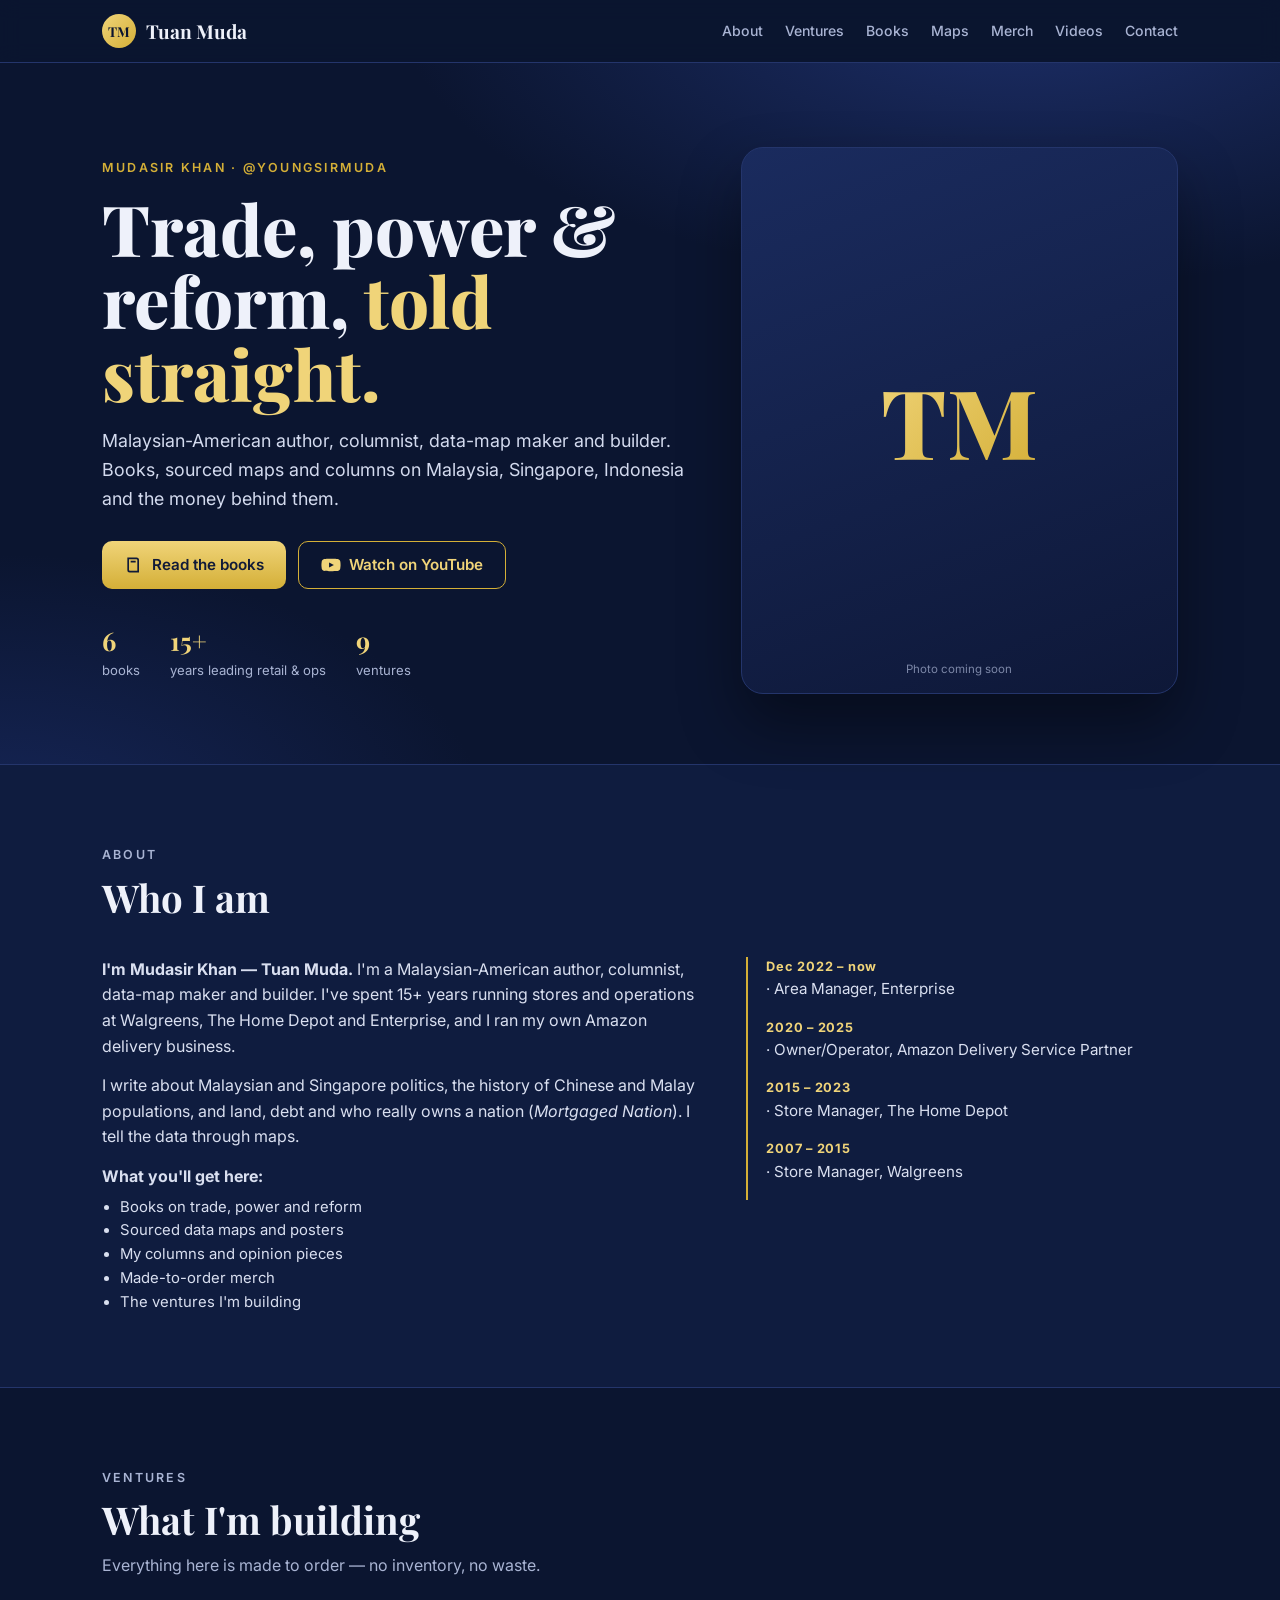
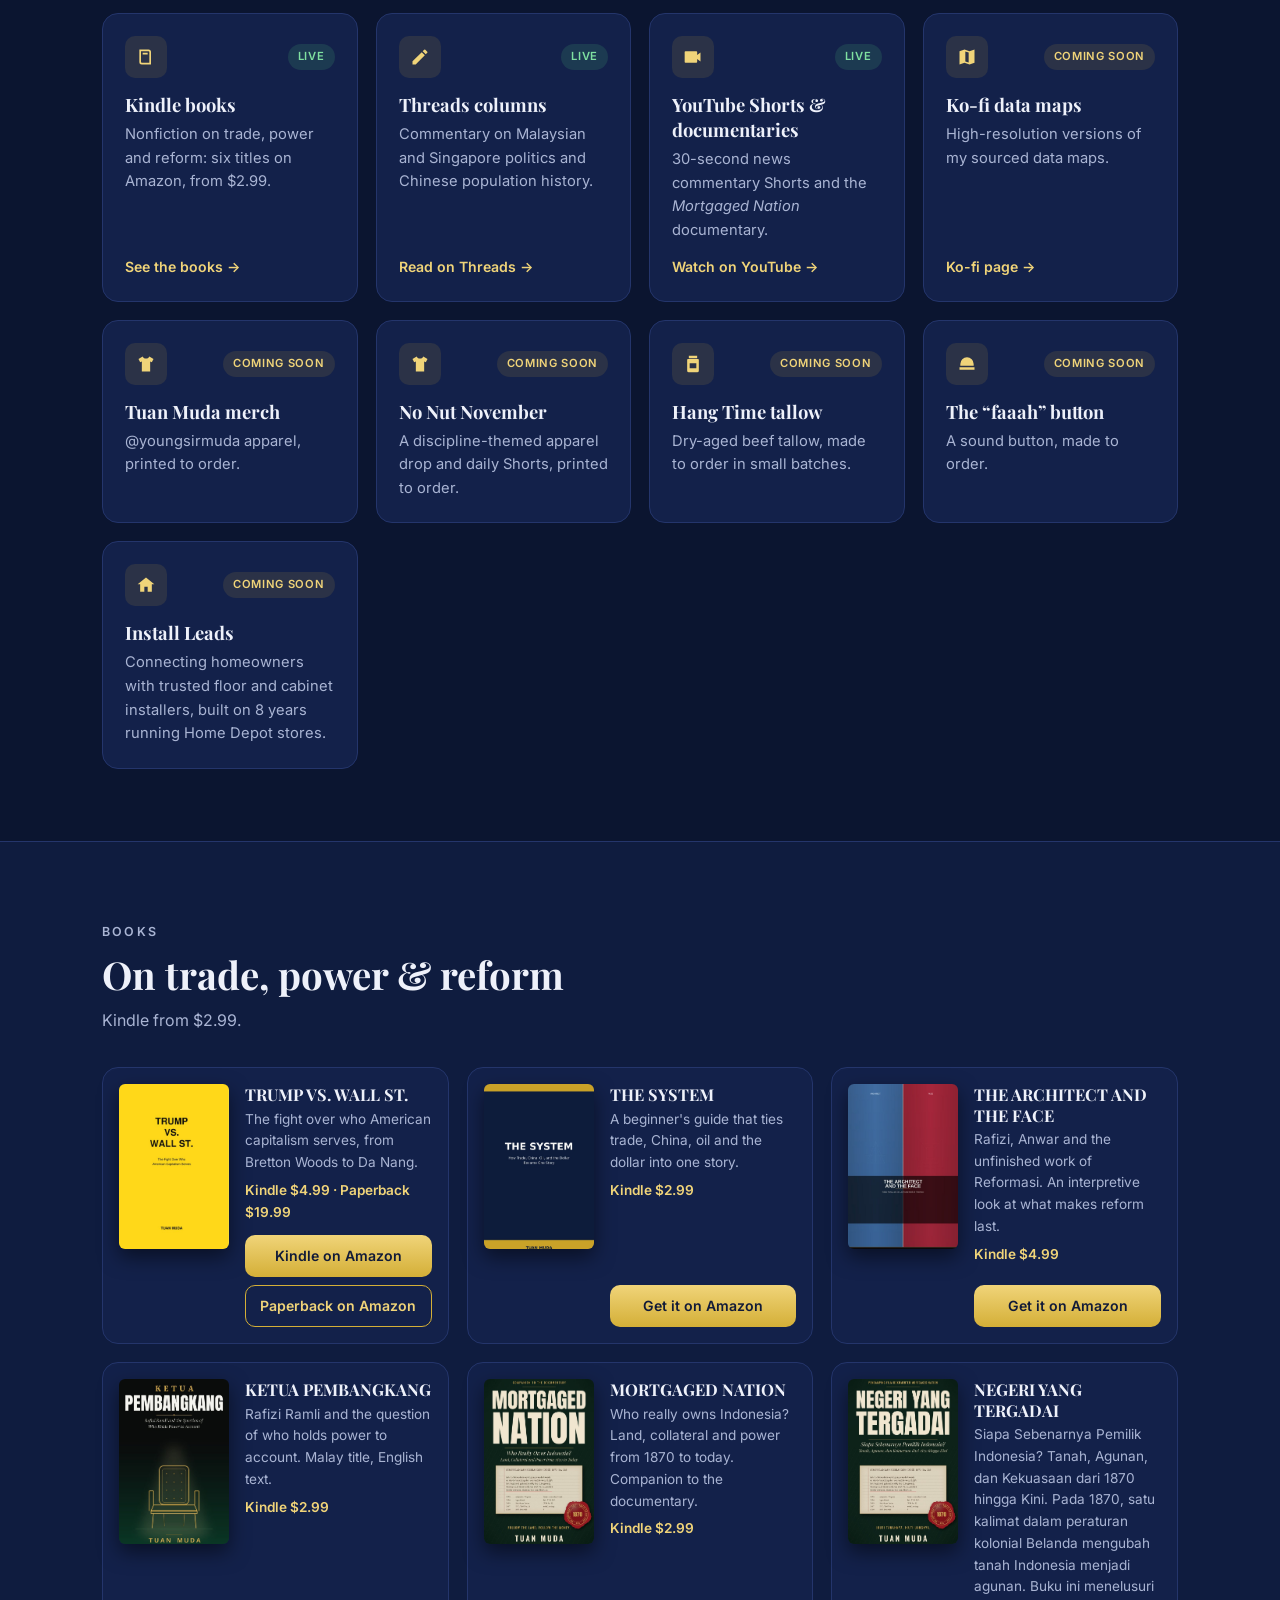
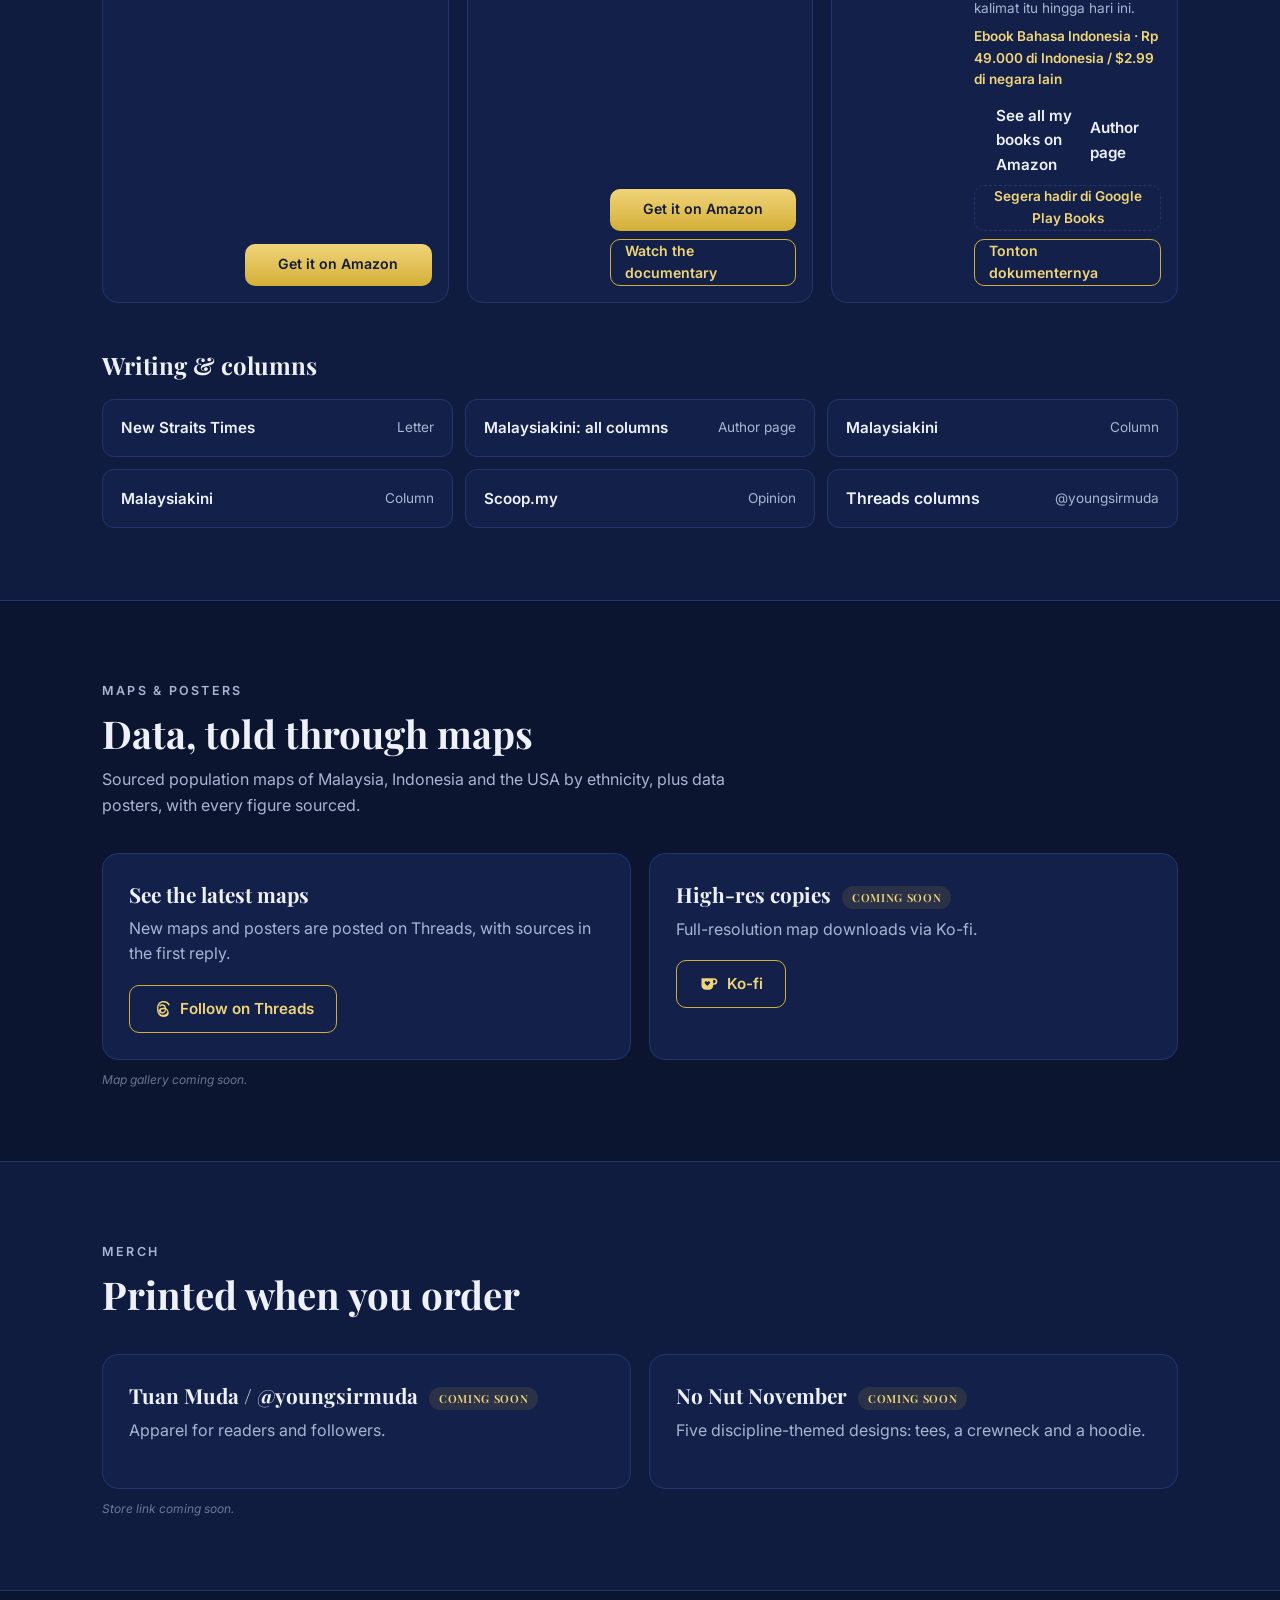
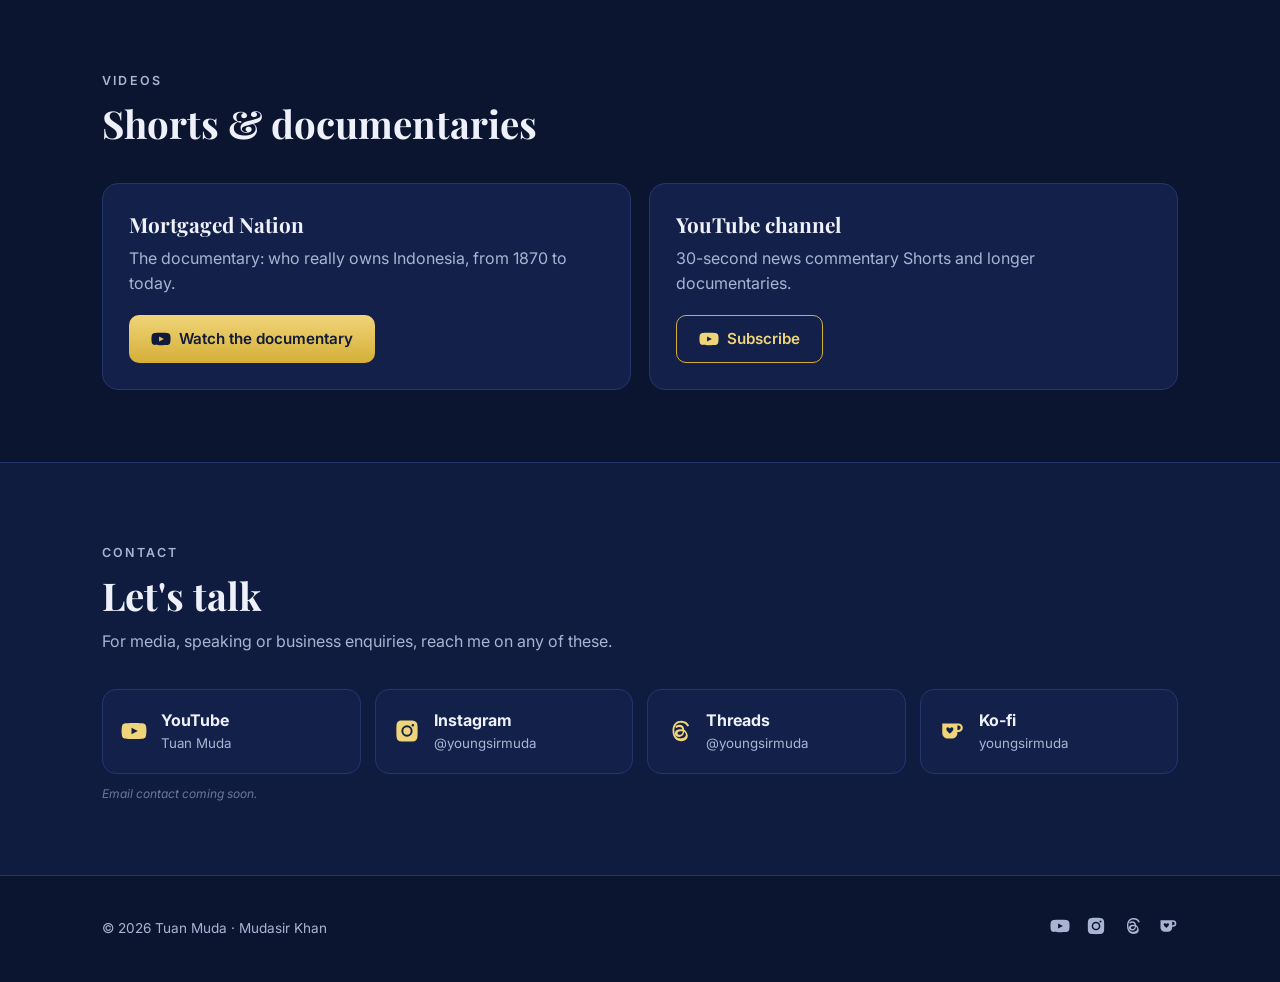
==== index.html @ 365aec7f "Add Amazon author page link" ====
<!DOCTYPE html>
<html lang="en">
<head>
<meta charset="utf-8">
<meta name="viewport" content="width=device-width, initial-scale=1, viewport-fit=cover">
<title>Tuan Muda — Mudasir Khan · Author, columnist, data-map maker &amp; builder</title>
<meta name="description" content="Mudasir Khan (Tuan Muda): Malaysian-American author, columnist and data-map maker. Books on trade, power and reform, sourced data maps, columns, merch and ventures.">
<meta name="author" content="Mudasir Khan">
<link rel="canonical" href="https://mudagogo2021-beep.github.io/tuanmuda/">
<meta name="theme-color" content="#0b1530">
<meta property="og:type" content="website">
<meta property="og:url" content="https://mudagogo2021-beep.github.io/tuanmuda/">
<meta property="og:title" content="Tuan Muda — Mudasir Khan">
<meta property="og:description" content="Author, columnist, data-map maker and builder. Books, maps, columns, merch and ventures.">
<meta property="og:image" content="https://mudagogo2021-beep.github.io/tuanmuda/img/og-image-v2.jpg">
<meta property="og:image:width" content="1200"><meta property="og:image:height" content="630">
<meta name="twitter:card" content="summary_large_image">
<meta name="twitter:title" content="Tuan Muda — Mudasir Khan">
<meta name="twitter:description" content="Author, columnist, data-map maker and builder.">
<meta name="twitter:image" content="https://mudagogo2021-beep.github.io/tuanmuda/img/og-image-v2.jpg">
<script type="application/ld+json">{"@context":"https://schema.org","@type":"Person","name":"Mudasir Khan","alternateName":["Tuan Muda","Muda K"],"url":"https://mudagogo2021-beep.github.io/tuanmuda/","jobTitle":"Author and columnist","sameAs":["https://www.youtube.com/@Youngsirmuda","https://www.instagram.com/youngsirmuda/","https://www.threads.com/@youngsirmuda","https://ko-fi.com/youngsirmuda","https://www.amazon.com/stores/Tuan-Muda/author/B0HJT7F5G6"]}</script>
<link rel="preconnect" href="https://fonts.googleapis.com"><link rel="preconnect" href="https://fonts.gstatic.com" crossorigin>
<link href="https://fonts.googleapis.com/css2?family=Playfair+Display:wght@600;700;800&family=Inter:wght@400;500;600;700&display=swap" rel="stylesheet">
<style>
:root{--navy:#0b1530;--navy2:#0f1c3f;--card:#13214a;--line:#24356b;--gold:#d4af37;--gold2:#f0d479;--text:#eef1fa;--mute:#a9b4d3;--serif:"Playfair Display",Georgia,serif;--sans:Inter,-apple-system,"Segoe UI",Roboto,Arial,sans-serif}
*{box-sizing:border-box;margin:0;padding:0}html{scroll-behavior:smooth;-webkit-text-size-adjust:100%}
body{font-family:var(--sans);background:var(--navy);color:var(--text);line-height:1.6}
a{color:inherit}svg{width:20px;height:20px;fill:currentColor;flex:none}
.c{max-width:1120px;margin:0 auto;padding:0 22px}
.top{position:sticky;top:0;z-index:9;background:rgba(11,21,48,.86);backdrop-filter:blur(10px);border-bottom:1px solid var(--line)}
.top .c{display:flex;align-items:center;gap:20px;height:62px}
.brand{font:700 1.2rem var(--serif);text-decoration:none;display:flex;align-items:center;gap:10px}
.mono{width:34px;height:34px;border-radius:50%;display:grid;place-items:center;font:700 .85rem var(--serif);color:var(--navy);background:linear-gradient(135deg,var(--gold2),var(--gold))}
.menu{display:flex;gap:22px;margin-left:auto;font-size:.88rem;font-weight:500}.menu a{text-decoration:none;color:var(--mute)}.menu a:hover{color:var(--gold2)}
.hero{padding:84px 0 70px;background:radial-gradient(900px 420px at 80% -10%,#1d2f6a 0,transparent 70%),radial-gradient(700px 400px at 0 110%,#162658 0,transparent 70%)}
.hero .c{display:grid;grid-template-columns:1.35fr 1fr;gap:48px;align-items:center}
.eyebrow{color:var(--gold);font-weight:600;letter-spacing:.18em;text-transform:uppercase;font-size:.78rem}
.hero h1{font:800 clamp(2.6rem,6vw,4.4rem)/1.03 var(--serif);margin:14px 0 18px}
.hero h1 em{font-style:normal;color:var(--gold2)}
.lede{font-size:1.12rem;color:#d3daee;max-width:34em}
.cta{display:flex;flex-wrap:wrap;gap:12px;margin-top:28px}
.btn{display:inline-flex;align-items:center;justify-content:center;gap:8px;min-height:48px;padding:0 22px;border-radius:10px;text-decoration:none;font-weight:600;font-size:.95rem}
.btn.gold{background:linear-gradient(180deg,var(--gold2),var(--gold));color:#111a38}.btn.ghost{border:1.5px solid var(--gold);color:var(--gold2)}
.btn.sm{min-height:42px;font-size:.88rem;padding:0 14px;width:100%}
.portrait{aspect-ratio:4/5;border-radius:22px;border:1px solid var(--line);background:linear-gradient(160deg,#1a2b5e,#0e1838);display:grid;place-items:center;position:relative;overflow:hidden;box-shadow:0 30px 60px rgba(0,0,0,.4)}
.portrait .big{font:800 6rem var(--serif);background:linear-gradient(135deg,var(--gold2),var(--gold));-webkit-background-clip:text;color:transparent}
.portrait small{position:absolute;bottom:14px;font-size:.72rem;color:var(--mute);opacity:.7}
.stats{display:flex;gap:30px;margin-top:34px;flex-wrap:wrap}.stats b{display:block;font:700 1.6rem var(--serif);color:var(--gold2)}.stats span{font-size:.82rem;color:var(--mute)}
section.s{padding:72px 0;border-top:1px solid var(--line)}section.s:nth-of-type(even){background:var(--navy2)}
.sh{margin-bottom:34px}.sh h2{font:700 clamp(1.8rem,3.5vw,2.4rem) var(--serif);margin-top:6px}.sh p{color:var(--mute);margin-top:8px;max-width:40em}
.about{display:grid;grid-template-columns:1.4fr 1fr;gap:40px;color:#d9dff0}.about>*{min-width:0}
.about p+p{margin-top:14px}.about ul{margin-top:8px}
.about .tl{list-style:none;border-left:2px solid var(--gold);padding-left:18px;margin:0;align-self:start}
.about .tl li{margin-bottom:16px;font-size:.95rem}.about .tl b{display:block;color:var(--gold2);font-size:.8rem;letter-spacing:.06em}
.grid{display:grid;grid-template-columns:repeat(auto-fill,minmax(250px,1fr));gap:18px}
.vc{background:var(--card);border:1px solid var(--line);border-radius:16px;padding:22px;display:flex;flex-direction:column;transition:transform .15s,border-color .15s}.vc:hover{transform:translateY(-3px);border-color:var(--gold)}
.vh{display:flex;align-items:center;justify-content:space-between;margin-bottom:14px}
.ic{width:42px;height:42px;border-radius:10px;display:grid;place-items:center;background:rgba(212,175,55,.12);color:var(--gold2)}
.pill{display:inline-block;vertical-align:middle;margin-left:6px;font-size:.7rem;font-weight:600;letter-spacing:.06em;text-transform:uppercase;padding:4px 10px;border-radius:99px}.pill.live{background:rgba(80,200,120,.15);color:#7fe0a0}.pill.psoon{background:rgba(212,175,55,.12);color:var(--gold2)}
.vc h3{font:700 1.15rem var(--serif)}.vc p{color:var(--mute);font-size:.92rem;margin-top:6px;flex:1}
.tl2{margin-top:14px;color:var(--gold2);font-weight:600;font-size:.88rem;text-decoration:none}
.books{display:grid;grid-template-columns:repeat(auto-fill,minmax(320px,1fr));gap:18px}
.book{display:flex;gap:16px;background:var(--card);border:1px solid var(--line);border-radius:16px;padding:16px}
.book img{width:110px;height:165px;object-fit:cover;border-radius:6px;box-shadow:0 8px 20px rgba(0,0,0,.5);flex:none}
.info{display:flex;flex-direction:column;min-width:0;flex:1}.book h3{font:700 1.02rem/1.25 var(--serif)}
.sub{color:var(--mute);font-size:.85rem;margin-top:4px}.price{color:var(--gold2);font-weight:600;font-size:.85rem;margin-top:6px}
.btns{display:flex;flex-direction:column;gap:8px;margin-top:auto;padding-top:12px}
.soon{display:flex;align-items:center;justify-content:center;min-height:42px;border-radius:10px;border:1.5px dashed var(--line);color:var(--gold2);font-weight:600;font-size:.85rem;text-align:center;padding:0 10px}
.list{display:grid;grid-template-columns:repeat(auto-fill,minmax(300px,1fr));gap:12px}
.list a{display:flex;align-items:center;justify-content:space-between;gap:12px;padding:16px 18px;background:var(--card);border:1px solid var(--line);border-radius:12px;text-decoration:none;font-weight:600}.list a span{color:var(--mute);font-weight:400;font-size:.85rem}.list a:hover{border-color:var(--gold)}
.two{display:grid;grid-template-columns:1fr 1fr;gap:18px}
.feat{background:var(--card);border:1px solid var(--line);border-radius:16px;padding:26px}.feat h3{font:700 1.3rem var(--serif)}.feat p{color:var(--mute);margin:8px 0 18px}
.ph{font-size:.75rem;color:var(--mute);opacity:.6;margin-top:10px;font-style:italic}
.socs{display:grid;grid-template-columns:repeat(auto-fill,minmax(220px,1fr));gap:14px}
.soc{display:flex;align-items:center;gap:14px;padding:18px;background:var(--card);border:1px solid var(--line);border-radius:14px;text-decoration:none}.soc:hover{border-color:var(--gold)}.soc svg{width:26px;height:26px;color:var(--gold2)}.soc small{display:block;color:var(--mute)}
footer{border-top:1px solid var(--line);padding:40px 0;color:var(--mute);font-size:.85rem}footer .c{display:flex;flex-wrap:wrap;gap:20px;align-items:center;justify-content:space-between}
.fi{display:flex;gap:16px}.fi a:hover{color:var(--gold2)}
@media(max-width:860px){.menu{display:none}.hero{padding:48px 0}.hero .c,.about,.two{grid-template-columns:1fr}.portrait{max-width:200px;order:-1;margin:0 auto}.about .tl{grid-column:auto;grid-row:auto}section.s{padding:54px 0}.books{grid-template-columns:1fr}}
@media(max-width:380px){.book{flex-direction:column;align-items:center;text-align:center}}
</style>
</head>
<body>
<header class="top"><div class="c">
<a class="brand" href="#top"><span class="mono">TM</span>Tuan Muda</a>
<nav class="menu" aria-label="Main"><a href="#about">About</a><a href="#ventures">Ventures</a><a href="#books">Books</a><a href="#maps">Maps</a><a href="#merch">Merch</a><a href="#videos">Videos</a><a href="#contact">Contact</a></nav>
</div></header>
<main id="top">
<section class="hero"><div class="c">
<div>
<p class="eyebrow">Mudasir Khan · @youngsirmuda</p>
<h1>Trade, power &amp; reform, <em>told straight.</em></h1>
<p class="lede">Malaysian-American author, columnist, data-map maker and builder. Books, sourced maps and columns on Malaysia, Singapore, Indonesia and the money behind them.</p>
<div class="cta"><a class="btn gold" href="#books"><svg viewBox="0 0 24 24" aria-hidden="true"><path d="M4 3h11a3 3 0 0 1 3 3v15H7a3 3 0 0 1-3-3V3zm2 2v13a1 1 0 0 0 1 1h9V6a1 1 0 0 0-1-1H6zm2 2h6v2H8V7z"/></svg>Read the books</a><a class="btn ghost" href="https://www.youtube.com/@Youngsirmuda" rel="noopener"><svg viewBox="0 0 24 24" aria-hidden="true"><path d="M23 7.2a3 3 0 0 0-2.1-2.1C19 4.6 12 4.6 12 4.6s-7 0-8.9.5A3 3 0 0 0 1 7.2 31 31 0 0 0 .5 12a31 31 0 0 0 .5 4.8 3 3 0 0 0 2.1 2.1c1.9.5 8.9.5 8.9.5s7 0 8.9-.5a3 3 0 0 0 2.1-2.1c.4-1.6.5-4.8.5-4.8s0-3.2-.5-4.8zM9.7 15V9l5.8 3-5.8 3z"/></svg>Watch on YouTube</a></div>
<div class="stats"><div><b>6</b><span>books</span></div><div><b>15+</b><span>years leading retail &amp; ops</span></div><div><b>9</b><span>ventures</span></div></div>
</div>
<div class="portrait" role="img" aria-label="Tuan Muda monogram"><span class="big">TM</span><!-- PLACEHOLDER: replace with Muda's photo --><small>Photo coming soon</small></div>
</div></section>

<section class="s" id="about"><div class="c">
<div class="sh"><p class="eyebrow">About</p><h2>Who I am</h2></div>
<section class="about" aria-label="About"><div>
  <p><b>I'm Mudasir Khan — Tuan Muda.</b> I'm a Malaysian-American author, columnist, data-map maker and builder. I've spent 15+ years running stores and operations at Walgreens, The Home Depot and Enterprise, and I ran my own Amazon delivery business.</p>
  <p>I write about Malaysian and Singapore politics, the history of Chinese and Malay populations, and land, debt and who really owns a nation (<i>Mortgaged Nation</i>). I tell the data through maps.</p>
  <p><b>What you'll get here:</b></p>
  <ul style="margin:6px 0 0 18px;font-size:.93rem">
    <li>Books on trade, power and reform</li>
    <li>Sourced data maps and posters</li>
    <li>My columns and opinion pieces</li>
    <li>Made-to-order merch</li>
    <li>The ventures I'm building</li>
  </ul>
</div>
  <ul class="tl" aria-label="Career">
    <li><b>Dec 2022 – now</b> · Area Manager, Enterprise</li>
    <li><b>2020 – 2025</b> · Owner/Operator, Amazon Delivery Service Partner</li>
    <li><b>2015 – 2023</b> · Store Manager, The Home Depot</li>
    <li><b>2007 – 2015</b> · Store Manager, Walgreens</li>
  </ul>
  
</section>
</div></section>

<section class="s" id="ventures"><div class="c">
<div class="sh"><p class="eyebrow">Ventures</p><h2>What I'm building</h2><p>Everything here is made to order — no inventory, no waste.</p></div>
<div class="grid"><article class="vc"><div class="vh"><span class="ic"><svg viewBox="0 0 24 24" aria-hidden="true"><path d="M4 3h11a3 3 0 0 1 3 3v15H7a3 3 0 0 1-3-3V3zm2 2v13a1 1 0 0 0 1 1h9V6a1 1 0 0 0-1-1H6zm2 2h6v2H8V7z"/></svg></span><span class="pill live">Live</span></div><h3>Kindle books</h3><p>Nonfiction on trade, power and reform: six titles on Amazon, from $2.99.</p><a class="tl2" href="#books" rel="noopener">See the books →</a></article><article class="vc"><div class="vh"><span class="ic"><svg viewBox="0 0 24 24" aria-hidden="true"><path d="M3 17.2V21h3.8L17.8 9.9l-3.7-3.7L3 17.2zM20.7 7a1 1 0 0 0 0-1.4l-2.3-2.3a1 1 0 0 0-1.4 0l-1.8 1.8 3.7 3.7L20.7 7z"/></svg></span><span class="pill live">Live</span></div><h3>Threads columns</h3><p>Commentary on Malaysian and Singapore politics and Chinese population history.</p><a class="tl2" href="https://www.threads.com/@youngsirmuda" rel="noopener">Read on Threads →</a></article><article class="vc"><div class="vh"><span class="ic"><svg viewBox="0 0 24 24" aria-hidden="true"><path d="M3 5h13a1 1 0 0 1 1 1v3.5l4-3v11l-4-3V18a1 1 0 0 1-1 1H3a1 1 0 0 1-1-1V6a1 1 0 0 1 1-1z"/></svg></span><span class="pill live">Live</span></div><h3>YouTube Shorts &amp; documentaries</h3><p>30-second news commentary Shorts and the <i>Mortgaged Nation</i> documentary.</p><a class="tl2" href="https://www.youtube.com/@Youngsirmuda" rel="noopener">Watch on YouTube →</a></article><article class="vc"><div class="vh"><span class="ic"><svg viewBox="0 0 24 24" aria-hidden="true"><path d="M9 3 3 5v16l6-2 6 2 6-2V3l-6 2-6-2zm1 2.4 4 1.3v12l-4-1.3v-12z"/></svg></span><span class="pill psoon">Coming soon</span></div><h3>Ko-fi data maps</h3><p>High-resolution versions of my sourced data maps.</p><a class="tl2" href="https://ko-fi.com/youngsirmuda" rel="noopener">Ko-fi page →</a></article><article class="vc"><div class="vh"><span class="ic"><svg viewBox="0 0 24 24" aria-hidden="true"><path d="M8 3 3 6l2 4 2-1v12h10V9l2 1 2-4-5-3c-.5 1.5-2 2.5-4 2.5S8.5 4.5 8 3z"/></svg></span><span class="pill psoon">Coming soon</span></div><h3>Tuan Muda merch</h3><p>@youngsirmuda apparel, printed to order.</p></article><article class="vc"><div class="vh"><span class="ic"><svg viewBox="0 0 24 24" aria-hidden="true"><path d="M8 3 3 6l2 4 2-1v12h10V9l2 1 2-4-5-3c-.5 1.5-2 2.5-4 2.5S8.5 4.5 8 3z"/></svg></span><span class="pill psoon">Coming soon</span></div><h3>No Nut November</h3><p>A discipline-themed apparel drop and daily Shorts, printed to order.</p></article><article class="vc"><div class="vh"><span class="ic"><svg viewBox="0 0 24 24" aria-hidden="true"><path d="M7 2h10v3H7V2zm-1 4h12a1 1 0 0 1 1 1v13a2 2 0 0 1-2 2H7a2 2 0 0 1-2-2V7a1 1 0 0 1 1-1zm2 5v6h8v-6H8z"/></svg></span><span class="pill psoon">Coming soon</span></div><h3>Hang Time tallow</h3><p>Dry-aged beef tallow, made to order in small batches.</p></article><article class="vc"><div class="vh"><span class="ic"><svg viewBox="0 0 24 24" aria-hidden="true"><path d="M12 4a8 8 0 0 0-8 8v2h16v-2a8 8 0 0 0-8-8zM3 16h18v3H3v-3z"/></svg></span><span class="pill psoon">Coming soon</span></div><h3>The “faaah” button</h3><p>A sound button, made to order.</p></article><article class="vc"><div class="vh"><span class="ic"><svg viewBox="0 0 24 24" aria-hidden="true"><path d="M12 3 2 11h3v9h5v-6h4v6h5v-9h3L12 3z"/></svg></span><span class="pill psoon">Coming soon</span></div><h3>Install Leads</h3><p>Connecting homeowners with trusted floor and cabinet installers, built on 8 years running Home Depot stores.</p></article></div>
</div></section>

<section class="s" id="books"><div class="c">
<div class="sh"><p class="eyebrow">Books</p><h2>On trade, power &amp; reform</h2><p>Kindle from $2.99.</p></div>
<div class="books"><article class="book">
  <img src="img/trump-vs-wall-st.jpg" alt="Cover of TRUMP VS. WALL ST." width="104" height="156" loading="eager">
  <div class="info">
    <h3>TRUMP VS. WALL ST.</h3>
    <p class="sub">The fight over who American capitalism serves, from Bretton Woods to Da Nang.</p>
    <p class="price">Kindle $4.99 · Paperback $19.99</p>
    <div class="btns">
      <a class="btn gold sm" href="https://www.amazon.com/dp/B0HJCZXMFP" rel="noopener">Kindle on Amazon</a>
      <a class="btn ghost sm" href="https://www.amazon.com/dp/B0HJBBTVBR" rel="noopener">Paperback on Amazon</a>
    </div>
  </div>
</article><article class="book">
  <img src="img/the-system.jpg" alt="Cover of THE SYSTEM" width="104" height="156" loading="lazy">
  <div class="info">
    <h3>THE SYSTEM</h3>
    <p class="sub">A beginner's guide that ties trade, China, oil and the dollar into one story.</p>
    <p class="price">Kindle $2.99</p>
    <div class="btns"><a class="btn gold sm" href="https://www.amazon.com/dp/B0HJBL7PJ5" rel="noopener">Get it on Amazon</a></div>
  </div>
</article><article class="book">
  <img src="img/the-architect-and-the-face.jpg" alt="Cover of THE ARCHITECT AND THE FACE" width="104" height="156" loading="lazy">
  <div class="info">
    <h3>THE ARCHITECT AND THE FACE</h3>
    <p class="sub">Rafizi, Anwar and the unfinished work of Reformasi. An interpretive look at what makes reform last.</p>
    <p class="price">Kindle $4.99</p>
    <div class="btns"><a class="btn gold sm" href="https://www.amazon.com/dp/B0HJF8GL6X" rel="noopener">Get it on Amazon</a></div>
  </div>
</article><article class="book">
  <img src="img/ketua-pembangkang.jpg" alt="Cover of KETUA PEMBANGKANG" width="104" height="156" loading="lazy">
  <div class="info">
    <h3>KETUA PEMBANGKANG</h3>
    <p class="sub">Rafizi Ramli and the question of who holds power to account. Malay title, English text.</p>
    <p class="price">Kindle $2.99</p>
    <div class="btns"><a class="btn gold sm" href="https://www.amazon.com/dp/B0HN946GYZ" rel="noopener">Get it on Amazon</a></div>
  </div>
</article><article class="book">
  <img src="img/mortgaged-nation.jpg" alt="Cover of MORTGAGED NATION" width="104" height="156" loading="lazy">
  <div class="info">
    <h3>MORTGAGED NATION</h3>
    <p class="sub">Who really owns Indonesia? Land, collateral and power from 1870 to today. Companion to the documentary.</p>
    <p class="price">Kindle $2.99</p>
    <div class="btns">
      <a class="btn gold sm" href="https://www.amazon.com/dp/B0HNF1RVQ4" rel="noopener">Get it on Amazon</a>
      <a class="btn ghost sm" href="https://youtu.be/VhpT7OQuayk" rel="noopener">Watch the documentary</a>
    </div>
  </div>
</article><article class="book" lang="id">
  <img src="img/negeri-yang-tergadai.jpg" alt="Sampul NEGERI YANG TERGADAI" width="104" height="156" loading="lazy">
  <div class="info">
    <h3>NEGERI YANG TERGADAI</h3>
    <p class="sub">Siapa Sebenarnya Pemilik Indonesia? Tanah, Agunan, dan Kekuasaan dari 1870 hingga Kini. Pada 1870, satu kalimat dalam peraturan kolonial Belanda mengubah tanah Indonesia menjadi agunan. Buku ini menelusuri kalimat itu hingga hari ini.</p>
    <p class="price">Ebook Bahasa Indonesia · Rp 49.000 di Indonesia / $2.99 di negara lain</p>
    <div class="btns">
      <p><a class="btn" href="https://www.amazon.com/stores/Tuan-Muda/author/B0HJT7F5G6" rel="noopener">See all my books on Amazon <span>Author page</span></a></p>
      <p class="soon" id="play-books-soon">Segera hadir di Google Play Books</p>
      <a class="btn ghost sm" href="https://youtu.be/VhpT7OQuayk" rel="noopener">Tonton dokumenternya</a>
    </div>
  </div>
</article></div>
<div class="sh" style="margin:46px 0 18px"><h2 style="font-size:1.5rem">Writing &amp; columns</h2></div>
<nav class="list" aria-label="Articles and columns">
  <a class="btn" href="https://www.nst.com.my/opinion/letters/2023/04/900492/need-proceed-dedollarisation-caution" rel="noopener">New Straits Times <span>Letter</span></a>
  <a class="btn" href="https://m.malaysiakini.com/en/author/Tuan%2520Muda" rel="noopener">Malaysiakini: all columns <span>Author page</span></a>
  <a class="btn" href="https://m.malaysiakini.com/columns/720810" rel="noopener">Malaysiakini <span>Column</span></a>
  <a class="btn" href="https://m.malaysiakini.com/columns/722255" rel="noopener">Malaysiakini <span>Column</span></a>
  <a class="btn" href="https://www.scoop.my/opinion-analysis/241805/debunking-the-myth-of-singapores-rise-tuan-muda/" rel="noopener">Scoop.my <span>Opinion</span></a>
<a href="https://www.threads.com/@youngsirmuda" rel="noopener">Threads columns <span>@youngsirmuda</span></a></nav>
</div></section>

<section class="s" id="maps"><div class="c">
<div class="sh"><p class="eyebrow">Maps &amp; posters</p><h2>Data, told through maps</h2><p>Sourced population maps of Malaysia, Indonesia and the USA by ethnicity, plus data posters, with every figure sourced.</p></div>
<div class="two"><div class="feat"><h3>See the latest maps</h3><p>New maps and posters are posted on Threads, with sources in the first reply.</p><a class="btn ghost" href="https://www.threads.com/@youngsirmuda" rel="noopener"><svg viewBox="0 0 24 24" aria-hidden="true"><path d="M17.2 11.1c-.1 0-.2-.1-.3-.1-.2-3-1.8-4.7-4.6-4.7-1.7 0-3.1.7-3.9 2l1.5 1c.6-.9 1.6-1.1 2.4-1.1 1 0 1.7.3 2.1.8.3.4.5.9.6 1.5-.8-.1-1.7-.2-2.6-.1-2.6.2-4.3 1.7-4.2 3.8.1 2.1 2 3.4 4.2 3.3 2.9-.2 4.2-2.4 4.4-4.7.8.5 1.2 1.2 1.4 2 .4 1.4-.4 3.7-3.9 4-3.6.3-6.6-1.4-6.6-7.2 0-5.4 2.9-7.4 6.4-7.3 2.6 0 4.6 1.2 5.6 3.5l1.7-.6C20.3 4.2 17.6 2.6 14.4 2.5 9.7 2.4 6 5.2 6 11.6 6 18.3 9.7 21.6 14.2 21.5c4.6-.1 6.3-3.1 5.8-5.7-.3-1.8-1.3-3.5-2.8-4.7zm-4.1 4.4c-1.2.1-2.4-.5-2.4-1.5 0-.8.6-1.7 2.6-1.8.8 0 1.5 0 2.2.1-.2 2.5-1.3 3.1-2.4 3.2z"/></svg>Follow on Threads</a></div>
<div class="feat"><h3>High-res copies <span class="pill psoon">Coming soon</span></h3><p>Full-resolution map downloads via Ko-fi.</p><a class="btn ghost" href="https://ko-fi.com/youngsirmuda" rel="noopener"><svg viewBox="0 0 24 24" aria-hidden="true"><path d="M3 5h15a4 4 0 0 1 0 8h-1v1a5 5 0 0 1-5 5H8a5 5 0 0 1-5-5V5zm14 2v4h1a2 2 0 0 0 0-4h-1zm-7.5 2.2C8.4 8 6.5 8.7 6.8 10.6c.3 1.6 3.2 3.7 3.2 3.7s2.9-2.1 3.2-3.7c.3-1.9-1.6-2.6-2.7-1.4l-.5.5-.5-.5z"/></svg>Ko-fi</a></div></div>
<p class="ph">Map gallery coming soon.</p>
</div></section>

<section class="s" id="merch"><div class="c">
<div class="sh"><p class="eyebrow">Merch</p><h2>Printed when you order</h2></div>
<div class="two"><div class="feat"><h3>Tuan Muda / @youngsirmuda <span class="pill psoon">Coming soon</span></h3><p>Apparel for readers and followers.</p></div>
<div class="feat"><h3>No Nut November <span class="pill psoon">Coming soon</span></h3><p>Five discipline-themed designs: tees, a crewneck and a hoodie.</p></div></div>
<p class="ph">Store link coming soon.</p>
</div></section>

<section class="s" id="videos"><div class="c">
<div class="sh"><p class="eyebrow">Videos</p><h2>Shorts &amp; documentaries</h2></div>
<div class="two"><div class="feat"><h3>Mortgaged Nation</h3><p>The documentary: who really owns Indonesia, from 1870 to today.</p><a class="btn gold" href="https://youtu.be/VhpT7OQuayk" rel="noopener"><svg viewBox="0 0 24 24" aria-hidden="true"><path d="M23 7.2a3 3 0 0 0-2.1-2.1C19 4.6 12 4.6 12 4.6s-7 0-8.9.5A3 3 0 0 0 1 7.2 31 31 0 0 0 .5 12a31 31 0 0 0 .5 4.8 3 3 0 0 0 2.1 2.1c1.9.5 8.9.5 8.9.5s7 0 8.9-.5a3 3 0 0 0 2.1-2.1c.4-1.6.5-4.8.5-4.8s0-3.2-.5-4.8zM9.7 15V9l5.8 3-5.8 3z"/></svg>Watch the documentary</a></div>
<div class="feat"><h3>YouTube channel</h3><p>30-second news commentary Shorts and longer documentaries.</p><a class="btn ghost" href="https://www.youtube.com/@Youngsirmuda" rel="noopener"><svg viewBox="0 0 24 24" aria-hidden="true"><path d="M23 7.2a3 3 0 0 0-2.1-2.1C19 4.6 12 4.6 12 4.6s-7 0-8.9.5A3 3 0 0 0 1 7.2 31 31 0 0 0 .5 12a31 31 0 0 0 .5 4.8 3 3 0 0 0 2.1 2.1c1.9.5 8.9.5 8.9.5s7 0 8.9-.5a3 3 0 0 0 2.1-2.1c.4-1.6.5-4.8.5-4.8s0-3.2-.5-4.8zM9.7 15V9l5.8 3-5.8 3z"/></svg>Subscribe</a></div></div>
</div></section>

<section class="s" id="contact"><div class="c">
<div class="sh"><p class="eyebrow">Contact</p><h2>Let's talk</h2><p>For media, speaking or business enquiries, reach me on any of these.</p></div>
<div class="socs"><a class="soc" href="https://www.youtube.com/@Youngsirmuda" rel="noopener" aria-label="YouTube"><svg viewBox="0 0 24 24" aria-hidden="true"><path d="M23 7.2a3 3 0 0 0-2.1-2.1C19 4.6 12 4.6 12 4.6s-7 0-8.9.5A3 3 0 0 0 1 7.2 31 31 0 0 0 .5 12a31 31 0 0 0 .5 4.8 3 3 0 0 0 2.1 2.1c1.9.5 8.9.5 8.9.5s7 0 8.9-.5a3 3 0 0 0 2.1-2.1c.4-1.6.5-4.8.5-4.8s0-3.2-.5-4.8zM9.7 15V9l5.8 3-5.8 3z"/></svg><span><b>YouTube</b><small>Tuan Muda</small></span></a><a class="soc" href="https://www.instagram.com/youngsirmuda/" rel="noopener" aria-label="Instagram"><svg viewBox="0 0 24 24" aria-hidden="true"><path d="M12 2.2c3.2 0 3.6 0 4.8.1 3.3.1 4.8 1.7 4.9 4.9.1 1.3.1 1.6.1 4.8s0 3.6-.1 4.8c-.1 3.2-1.7 4.8-4.9 4.9-1.3.1-1.6.1-4.8.1s-3.6 0-4.8-.1c-3.3-.1-4.8-1.7-4.9-4.9C2.2 15.6 2.2 15.2 2.2 12s0-3.6.1-4.8C2.4 3.9 3.9 2.4 7.2 2.3 8.4 2.2 8.8 2.2 12 2.2zm0 4.6a5.2 5.2 0 1 0 0 10.4 5.2 5.2 0 0 0 0-10.4zm0 8.6a3.4 3.4 0 1 1 0-6.8 3.4 3.4 0 0 1 0 6.8zm5.4-9.9a1.2 1.2 0 1 0 0 2.4 1.2 1.2 0 0 0 0-2.4z"/></svg><span><b>Instagram</b><small>@youngsirmuda</small></span></a><a class="soc" href="https://www.threads.com/@youngsirmuda" rel="noopener" aria-label="Threads"><svg viewBox="0 0 24 24" aria-hidden="true"><path d="M17.2 11.1c-.1 0-.2-.1-.3-.1-.2-3-1.8-4.7-4.6-4.7-1.7 0-3.1.7-3.9 2l1.5 1c.6-.9 1.6-1.1 2.4-1.1 1 0 1.7.3 2.1.8.3.4.5.9.6 1.5-.8-.1-1.7-.2-2.6-.1-2.6.2-4.3 1.7-4.2 3.8.1 2.1 2 3.4 4.2 3.3 2.9-.2 4.2-2.4 4.4-4.7.8.5 1.2 1.2 1.4 2 .4 1.4-.4 3.7-3.9 4-3.6.3-6.6-1.4-6.6-7.2 0-5.4 2.9-7.4 6.4-7.3 2.6 0 4.6 1.2 5.6 3.5l1.7-.6C20.3 4.2 17.6 2.6 14.4 2.5 9.7 2.4 6 5.2 6 11.6 6 18.3 9.7 21.6 14.2 21.5c4.6-.1 6.3-3.1 5.8-5.7-.3-1.8-1.3-3.5-2.8-4.7zm-4.1 4.4c-1.2.1-2.4-.5-2.4-1.5 0-.8.6-1.7 2.6-1.8.8 0 1.5 0 2.2.1-.2 2.5-1.3 3.1-2.4 3.2z"/></svg><span><b>Threads</b><small>@youngsirmuda</small></span></a><a class="soc" href="https://ko-fi.com/youngsirmuda" rel="noopener" aria-label="Ko-fi"><svg viewBox="0 0 24 24" aria-hidden="true"><path d="M3 5h15a4 4 0 0 1 0 8h-1v1a5 5 0 0 1-5 5H8a5 5 0 0 1-5-5V5zm14 2v4h1a2 2 0 0 0 0-4h-1zm-7.5 2.2C8.4 8 6.5 8.7 6.8 10.6c.3 1.6 3.2 3.7 3.2 3.7s2.9-2.1 3.2-3.7c.3-1.9-1.6-2.6-2.7-1.4l-.5.5-.5-.5z"/></svg><span><b>Ko-fi</b><small>youngsirmuda</small></span></a></div>
<p class="ph">Email contact coming soon.</p>
</div></section>
</main>
<footer><div class="c"><span>© 2026 Tuan Muda · Mudasir Khan</span><nav class="fi" aria-label="Social"><a href="https://www.youtube.com/@Youngsirmuda" rel="noopener" aria-label="YouTube"><svg viewBox="0 0 24 24" aria-hidden="true"><path d="M23 7.2a3 3 0 0 0-2.1-2.1C19 4.6 12 4.6 12 4.6s-7 0-8.9.5A3 3 0 0 0 1 7.2 31 31 0 0 0 .5 12a31 31 0 0 0 .5 4.8 3 3 0 0 0 2.1 2.1c1.9.5 8.9.5 8.9.5s7 0 8.9-.5a3 3 0 0 0 2.1-2.1c.4-1.6.5-4.8.5-4.8s0-3.2-.5-4.8zM9.7 15V9l5.8 3-5.8 3z"/></svg></a><a href="https://www.instagram.com/youngsirmuda/" rel="noopener" aria-label="Instagram"><svg viewBox="0 0 24 24" aria-hidden="true"><path d="M12 2.2c3.2 0 3.6 0 4.8.1 3.3.1 4.8 1.7 4.9 4.9.1 1.3.1 1.6.1 4.8s0 3.6-.1 4.8c-.1 3.2-1.7 4.8-4.9 4.9-1.3.1-1.6.1-4.8.1s-3.6 0-4.8-.1c-3.3-.1-4.8-1.7-4.9-4.9C2.2 15.6 2.2 15.2 2.2 12s0-3.6.1-4.8C2.4 3.9 3.9 2.4 7.2 2.3 8.4 2.2 8.8 2.2 12 2.2zm0 4.6a5.2 5.2 0 1 0 0 10.4 5.2 5.2 0 0 0 0-10.4zm0 8.6a3.4 3.4 0 1 1 0-6.8 3.4 3.4 0 0 1 0 6.8zm5.4-9.9a1.2 1.2 0 1 0 0 2.4 1.2 1.2 0 0 0 0-2.4z"/></svg></a><a href="https://www.threads.com/@youngsirmuda" rel="noopener" aria-label="Threads"><svg viewBox="0 0 24 24" aria-hidden="true"><path d="M17.2 11.1c-.1 0-.2-.1-.3-.1-.2-3-1.8-4.7-4.6-4.7-1.7 0-3.1.7-3.9 2l1.5 1c.6-.9 1.6-1.1 2.4-1.1 1 0 1.7.3 2.1.8.3.4.5.9.6 1.5-.8-.1-1.7-.2-2.6-.1-2.6.2-4.3 1.7-4.2 3.8.1 2.1 2 3.4 4.2 3.3 2.9-.2 4.2-2.4 4.4-4.7.8.5 1.2 1.2 1.4 2 .4 1.4-.4 3.7-3.9 4-3.6.3-6.6-1.4-6.6-7.2 0-5.4 2.9-7.4 6.4-7.3 2.6 0 4.6 1.2 5.6 3.5l1.7-.6C20.3 4.2 17.6 2.6 14.4 2.5 9.7 2.4 6 5.2 6 11.6 6 18.3 9.7 21.6 14.2 21.5c4.6-.1 6.3-3.1 5.8-5.7-.3-1.8-1.3-3.5-2.8-4.7zm-4.1 4.4c-1.2.1-2.4-.5-2.4-1.5 0-.8.6-1.7 2.6-1.8.8 0 1.5 0 2.2.1-.2 2.5-1.3 3.1-2.4 3.2z"/></svg></a><a href="https://ko-fi.com/youngsirmuda" rel="noopener" aria-label="Ko-fi"><svg viewBox="0 0 24 24" aria-hidden="true"><path d="M3 5h15a4 4 0 0 1 0 8h-1v1a5 5 0 0 1-5 5H8a5 5 0 0 1-5-5V5zm14 2v4h1a2 2 0 0 0 0-4h-1zm-7.5 2.2C8.4 8 6.5 8.7 6.8 10.6c.3 1.6 3.2 3.7 3.2 3.7s2.9-2.1 3.2-3.7c.3-1.9-1.6-2.6-2.7-1.4l-.5.5-.5-.5z"/></svg></a></nav></div></footer>
</body></html>
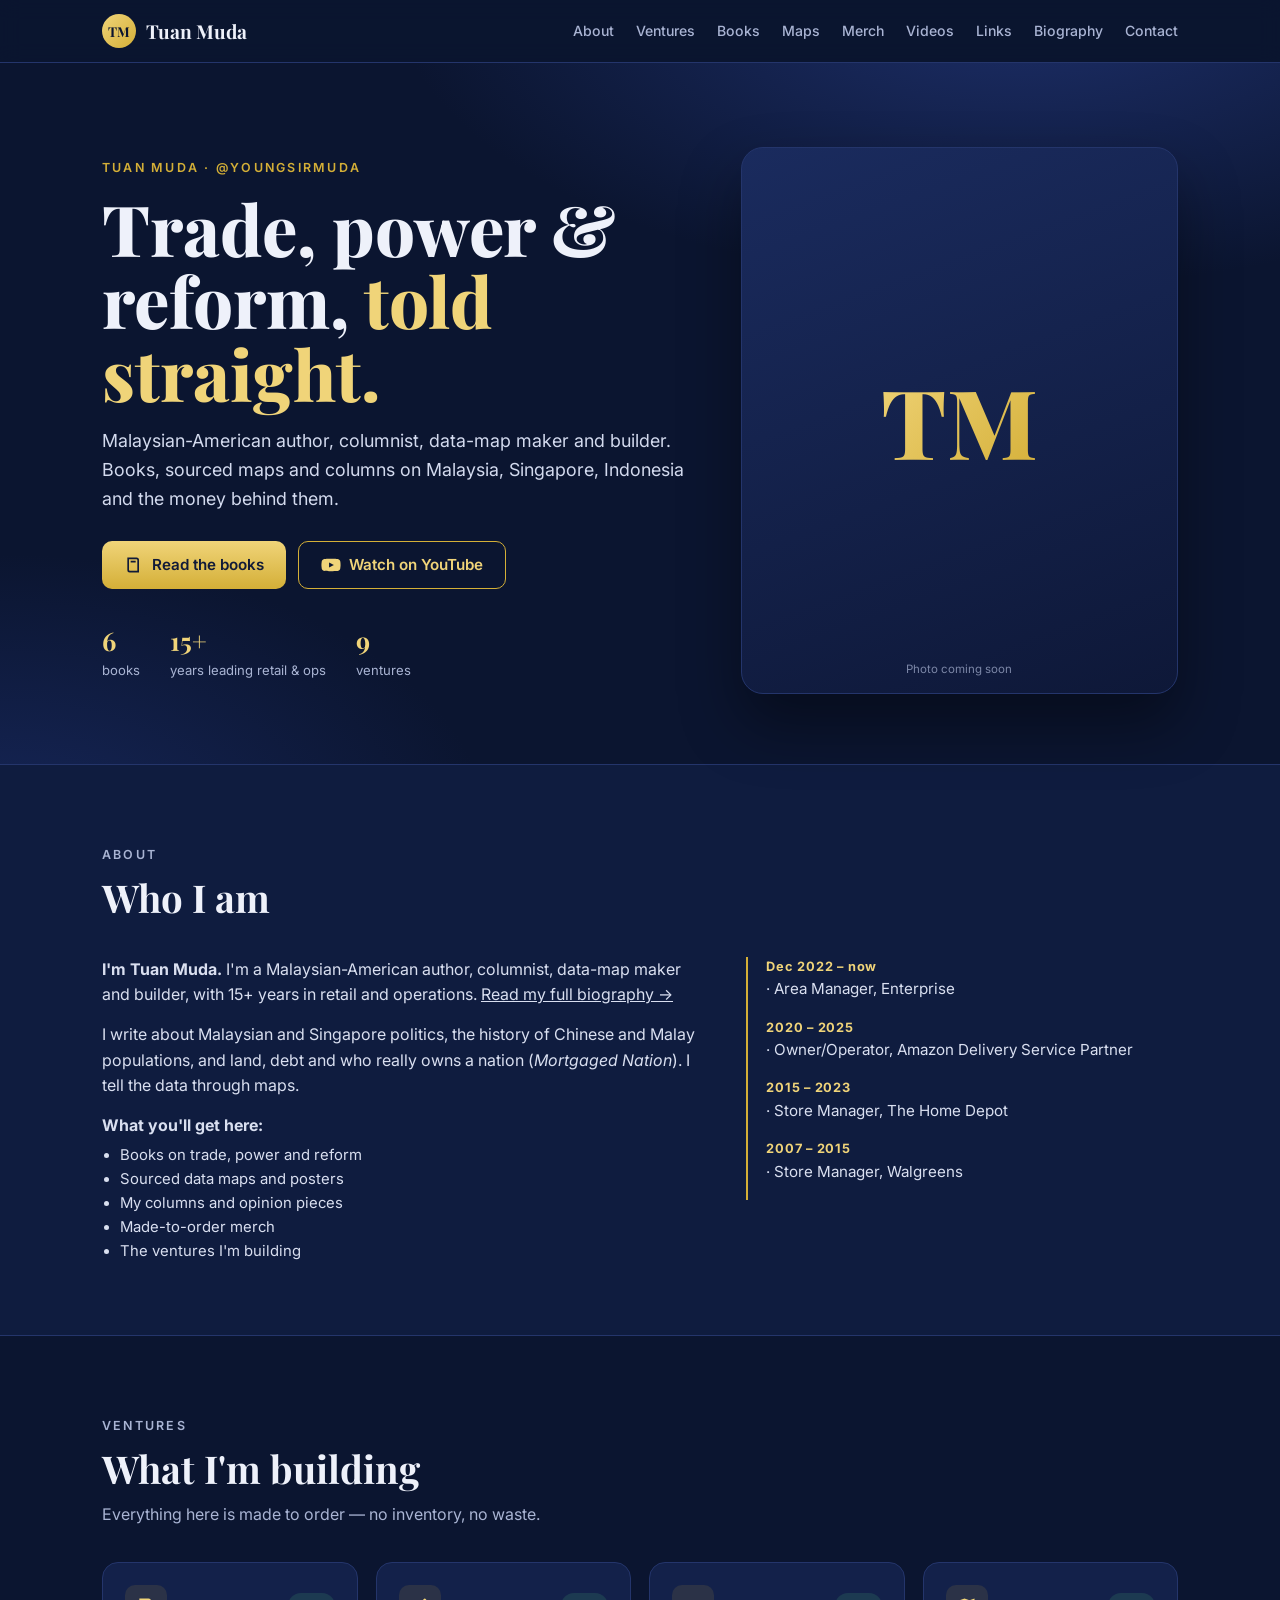
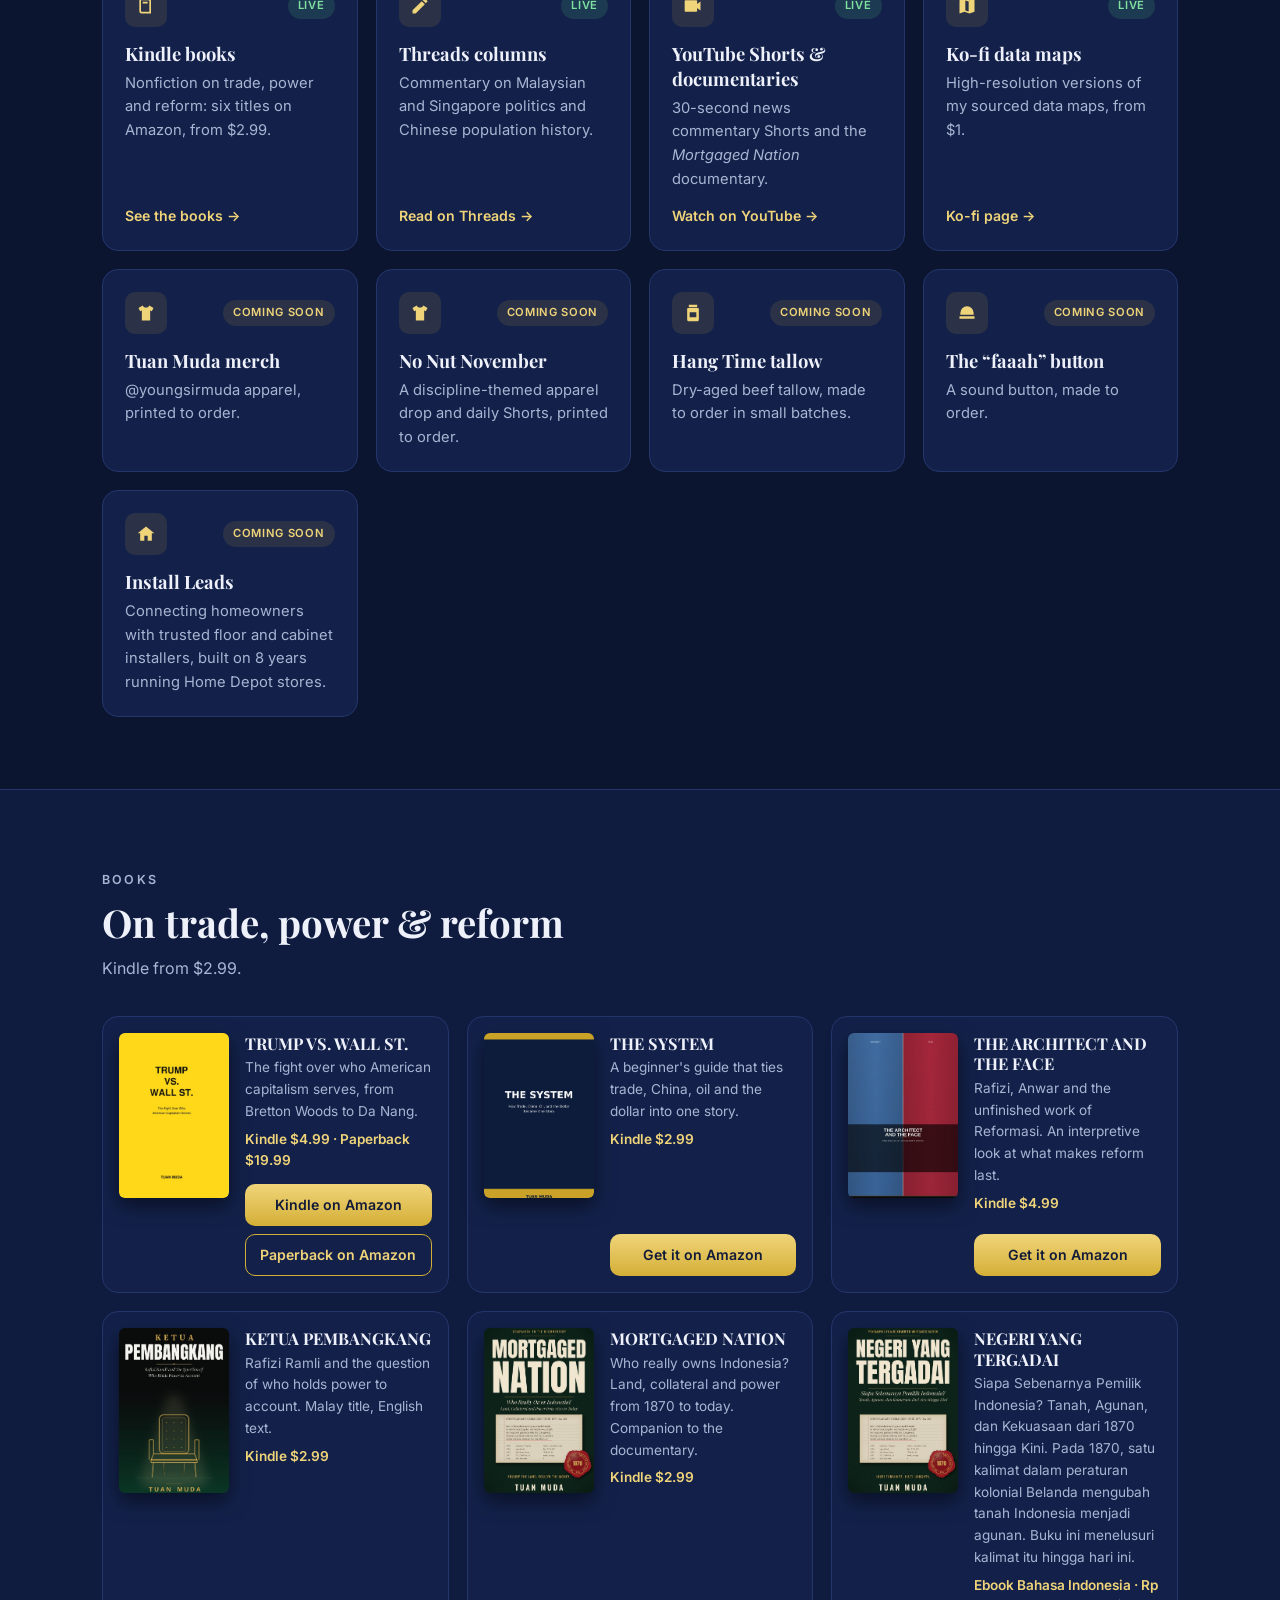
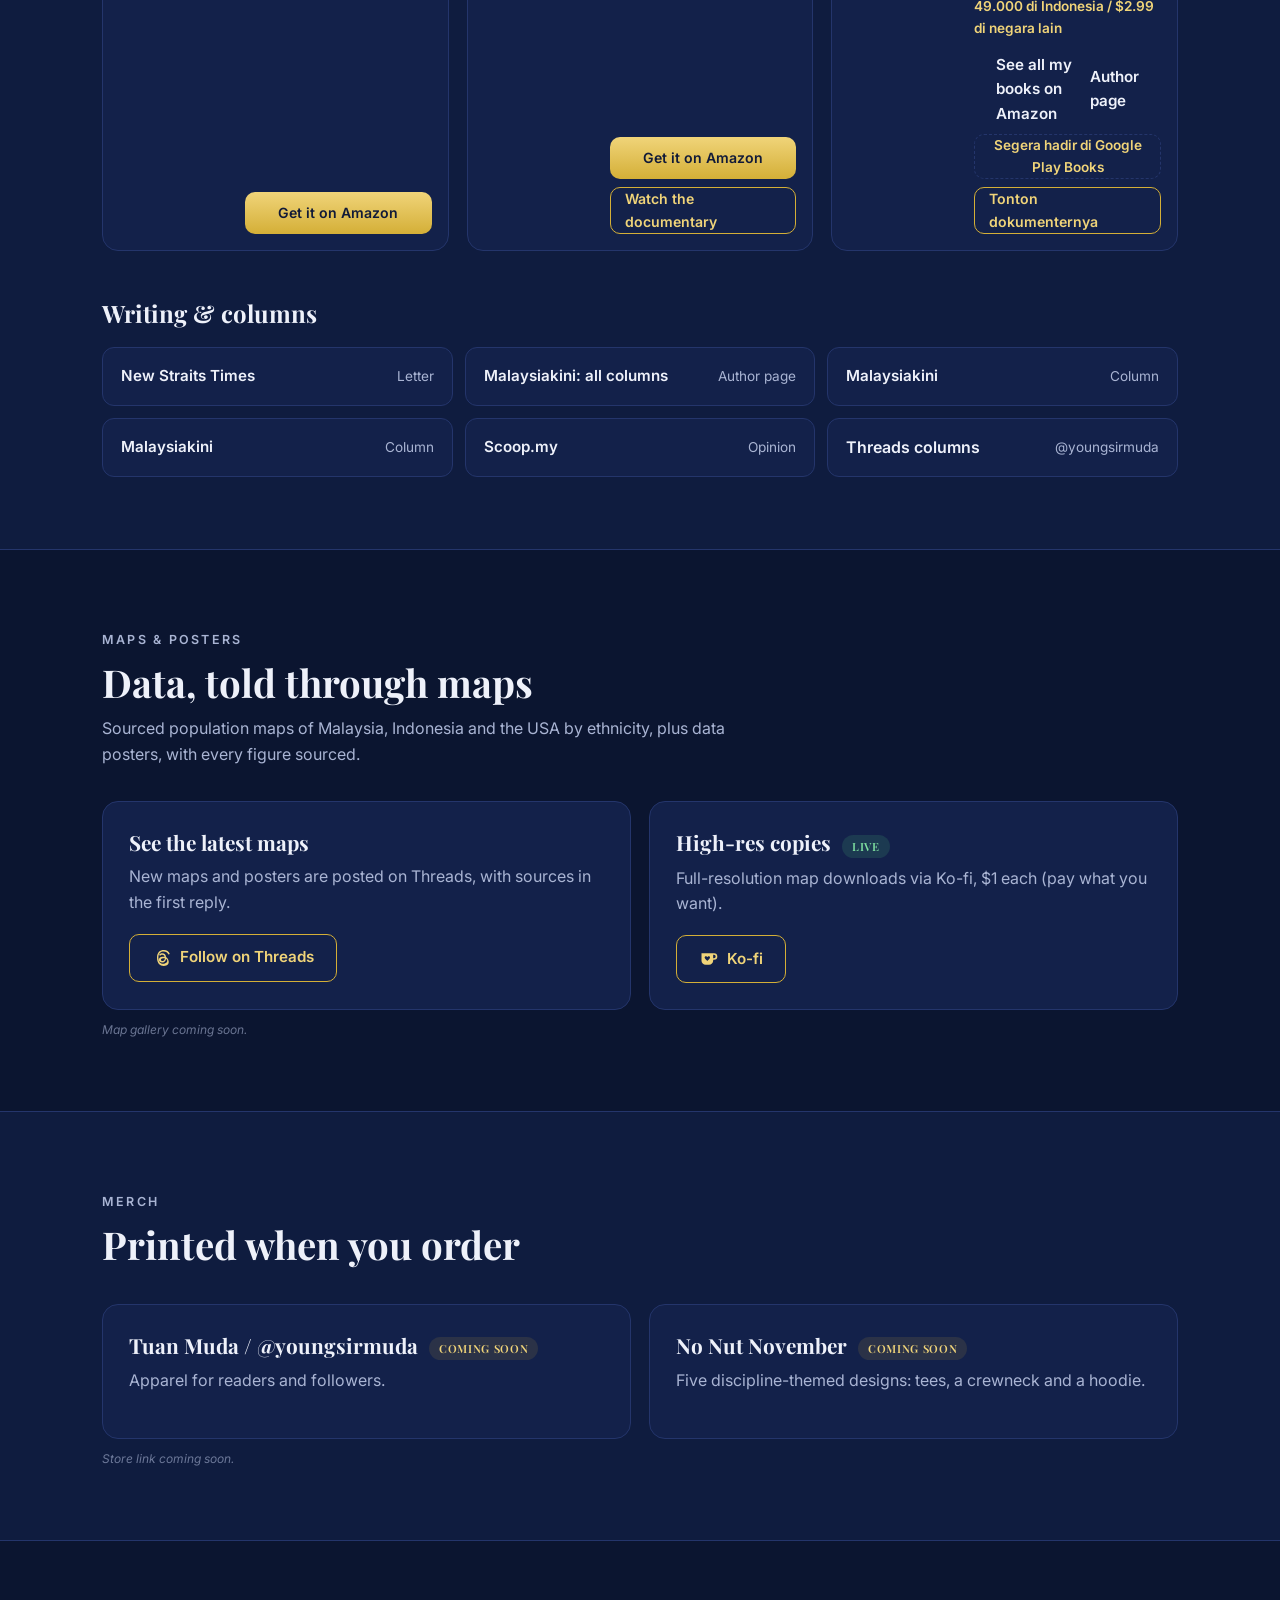
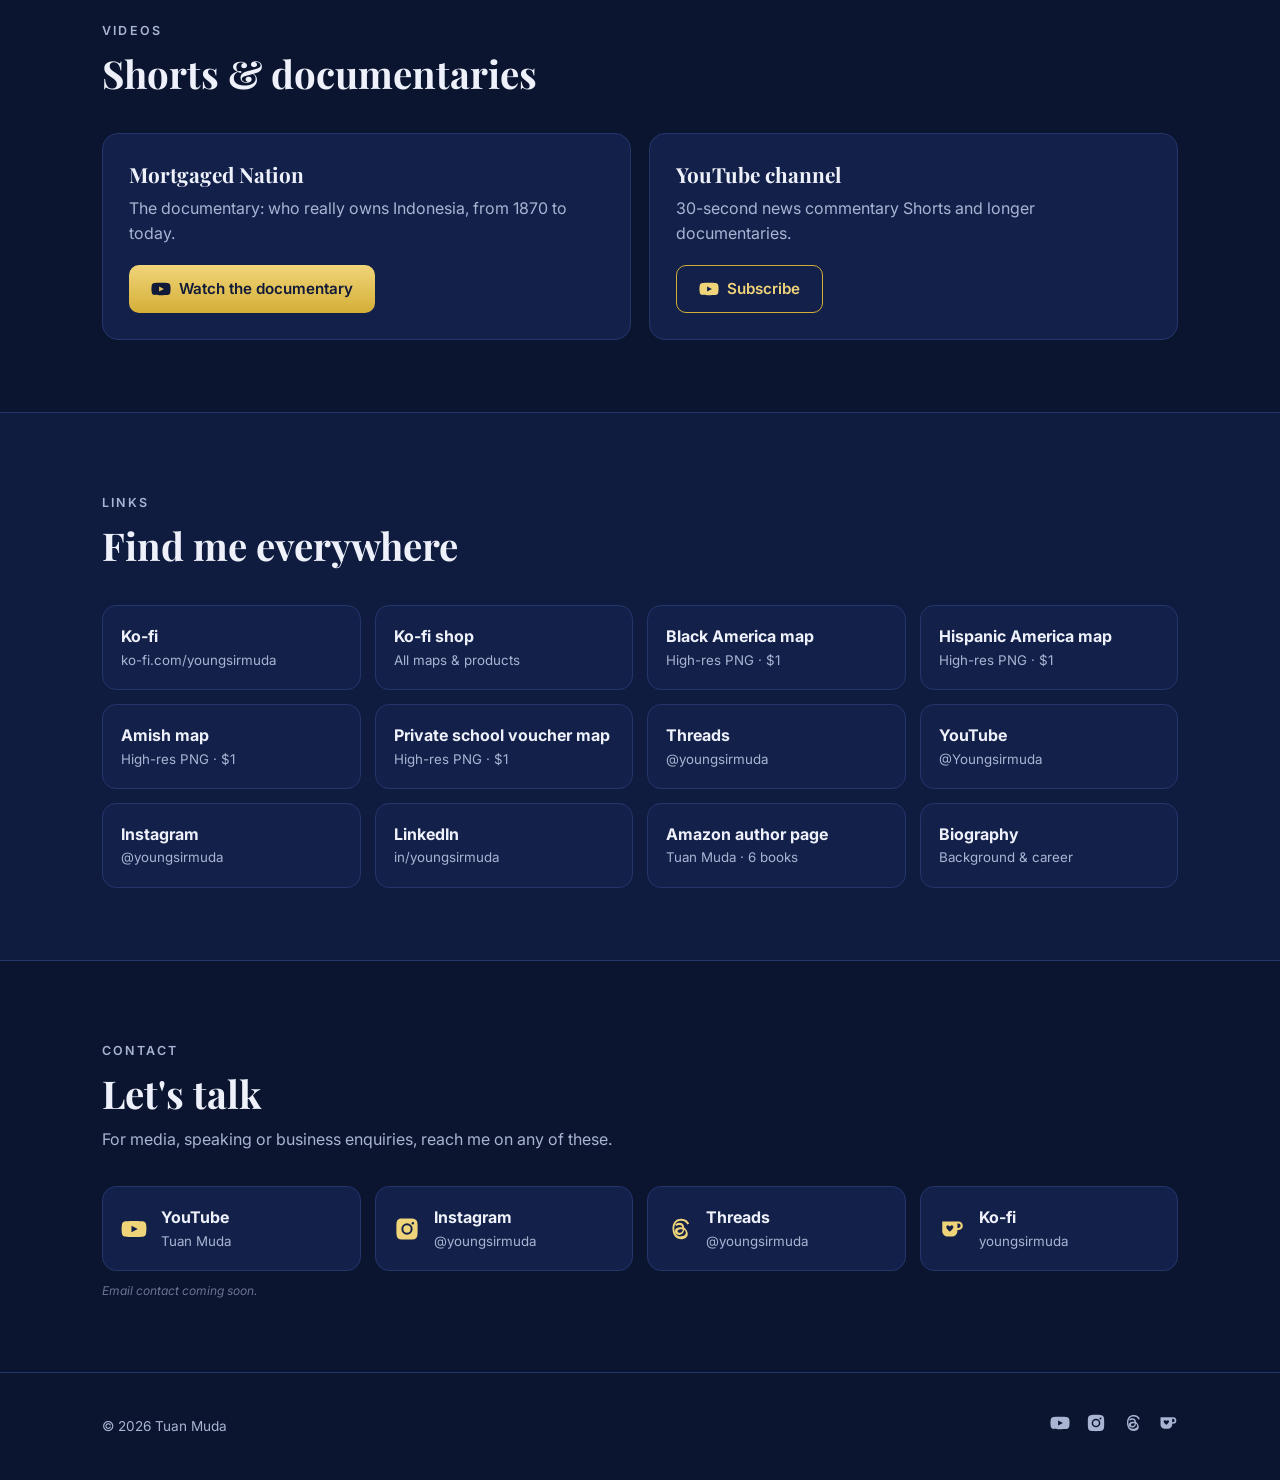
==== commit 229df5a6: "Add verified Links section and Biography page; main page uses Tuan Muda only; mark Ko-fi maps live" ====
--- a/index.html
+++ b/index.html
@@ -3,22 +3,22 @@
 <head>
 <meta charset="utf-8">
 <meta name="viewport" content="width=device-width, initial-scale=1, viewport-fit=cover">
-<title>Tuan Muda — Mudasir Khan · Author, columnist, data-map maker &amp; builder</title>
-<meta name="description" content="Mudasir Khan (Tuan Muda): Malaysian-American author, columnist and data-map maker. Books on trade, power and reform, sourced data maps, columns, merch and ventures.">
-<meta name="author" content="Mudasir Khan">
+<title>Tuan Muda · Author, columnist, data-map maker &amp; builder</title>
+<meta name="description" content="Tuan Muda: Malaysian-American author, columnist and data-map maker. Books on trade, power and reform, sourced data maps, columns, merch and ventures.">
+<meta name="author" content="Tuan Muda">
 <link rel="canonical" href="https://mudagogo2021-beep.github.io/tuanmuda/">
 <meta name="theme-color" content="#0b1530">
 <meta property="og:type" content="website">
 <meta property="og:url" content="https://mudagogo2021-beep.github.io/tuanmuda/">
-<meta property="og:title" content="Tuan Muda — Mudasir Khan">
+<meta property="og:title" content="Tuan Muda">
 <meta property="og:description" content="Author, columnist, data-map maker and builder. Books, maps, columns, merch and ventures.">
 <meta property="og:image" content="https://mudagogo2021-beep.github.io/tuanmuda/img/og-image-v2.jpg">
 <meta property="og:image:width" content="1200"><meta property="og:image:height" content="630">
 <meta name="twitter:card" content="summary_large_image">
-<meta name="twitter:title" content="Tuan Muda — Mudasir Khan">
+<meta name="twitter:title" content="Tuan Muda">
 <meta name="twitter:description" content="Author, columnist, data-map maker and builder.">
 <meta name="twitter:image" content="https://mudagogo2021-beep.github.io/tuanmuda/img/og-image-v2.jpg">
-<script type="application/ld+json">{"@context":"https://schema.org","@type":"Person","name":"Mudasir Khan","alternateName":["Tuan Muda","Muda K"],"url":"https://mudagogo2021-beep.github.io/tuanmuda/","jobTitle":"Author and columnist","sameAs":["https://www.youtube.com/@Youngsirmuda","https://www.instagram.com/youngsirmuda/","https://www.threads.com/@youngsirmuda","https://ko-fi.com/youngsirmuda","https://www.amazon.com/stores/Tuan-Muda/author/B0HJT7F5G6"]}</script>
+<script type="application/ld+json">{"@context":"https://schema.org","@type":"Person","name":"Tuan Muda","url":"https://mudagogo2021-beep.github.io/tuanmuda/","jobTitle":"Author and columnist","sameAs":["https://www.youtube.com/@Youngsirmuda","https://www.instagram.com/youngsirmuda/","https://www.threads.com/@youngsirmuda","https://ko-fi.com/youngsirmuda","https://www.linkedin.com/in/youngsirmuda","https://www.amazon.com/stores/Tuan-Muda/author/B0HJT7F5G6"]}</script>
 <link rel="preconnect" href="https://fonts.googleapis.com"><link rel="preconnect" href="https://fonts.gstatic.com" crossorigin>
 <link href="https://fonts.googleapis.com/css2?family=Playfair+Display:wght@600;700;800&family=Inter:wght@400;500;600;700&display=swap" rel="stylesheet">
 <style>
@@ -82,12 +82,12 @@
 <body>
 <header class="top"><div class="c">
 <a class="brand" href="#top"><span class="mono">TM</span>Tuan Muda</a>
-<nav class="menu" aria-label="Main"><a href="#about">About</a><a href="#ventures">Ventures</a><a href="#books">Books</a><a href="#maps">Maps</a><a href="#merch">Merch</a><a href="#videos">Videos</a><a href="#contact">Contact</a></nav>
+<nav class="menu" aria-label="Main"><a href="#about">About</a><a href="#ventures">Ventures</a><a href="#books">Books</a><a href="#maps">Maps</a><a href="#merch">Merch</a><a href="#videos">Videos</a><a href="#links">Links</a><a href="biography.html">Biography</a><a href="#contact">Contact</a></nav>
 </div></header>
 <main id="top">
 <section class="hero"><div class="c">
 <div>
-<p class="eyebrow">Mudasir Khan · @youngsirmuda</p>
+<p class="eyebrow">Tuan Muda · @youngsirmuda</p>
 <h1>Trade, power &amp; reform, <em>told straight.</em></h1>
 <p class="lede">Malaysian-American author, columnist, data-map maker and builder. Books, sourced maps and columns on Malaysia, Singapore, Indonesia and the money behind them.</p>
 <div class="cta"><a class="btn gold" href="#books"><svg viewBox="0 0 24 24" aria-hidden="true"><path d="M4 3h11a3 3 0 0 1 3 3v15H7a3 3 0 0 1-3-3V3zm2 2v13a1 1 0 0 0 1 1h9V6a1 1 0 0 0-1-1H6zm2 2h6v2H8V7z"/></svg>Read the books</a><a class="btn ghost" href="https://www.youtube.com/@Youngsirmuda" rel="noopener"><svg viewBox="0 0 24 24" aria-hidden="true"><path d="M23 7.2a3 3 0 0 0-2.1-2.1C19 4.6 12 4.6 12 4.6s-7 0-8.9.5A3 3 0 0 0 1 7.2 31 31 0 0 0 .5 12a31 31 0 0 0 .5 4.8 3 3 0 0 0 2.1 2.1c1.9.5 8.9.5 8.9.5s7 0 8.9-.5a3 3 0 0 0 2.1-2.1c.4-1.6.5-4.8.5-4.8s0-3.2-.5-4.8zM9.7 15V9l5.8 3-5.8 3z"/></svg>Watch on YouTube</a></div>
@@ -99,7 +99,7 @@
 <section class="s" id="about"><div class="c">
 <div class="sh"><p class="eyebrow">About</p><h2>Who I am</h2></div>
 <section class="about" aria-label="About"><div>
-  <p><b>I'm Mudasir Khan — Tuan Muda.</b> I'm a Malaysian-American author, columnist, data-map maker and builder. I've spent 15+ years running stores and operations at Walgreens, The Home Depot and Enterprise, and I ran my own Amazon delivery business.</p>
+  <p><b>I'm Tuan Muda.</b> I'm a Malaysian-American author, columnist, data-map maker and builder, with 15+ years in retail and operations. <a href="biography.html">Read my full biography →</a></p>
   <p>I write about Malaysian and Singapore politics, the history of Chinese and Malay populations, and land, debt and who really owns a nation (<i>Mortgaged Nation</i>). I tell the data through maps.</p>
   <p><b>What you'll get here:</b></p>
   <ul style="margin:6px 0 0 18px;font-size:.93rem">
@@ -122,7 +122,7 @@
 
 <section class="s" id="ventures"><div class="c">
 <div class="sh"><p class="eyebrow">Ventures</p><h2>What I'm building</h2><p>Everything here is made to order — no inventory, no waste.</p></div>
-<div class="grid"><article class="vc"><div class="vh"><span class="ic"><svg viewBox="0 0 24 24" aria-hidden="true"><path d="M4 3h11a3 3 0 0 1 3 3v15H7a3 3 0 0 1-3-3V3zm2 2v13a1 1 0 0 0 1 1h9V6a1 1 0 0 0-1-1H6zm2 2h6v2H8V7z"/></svg></span><span class="pill live">Live</span></div><h3>Kindle books</h3><p>Nonfiction on trade, power and reform: six titles on Amazon, from $2.99.</p><a class="tl2" href="#books" rel="noopener">See the books →</a></article><article class="vc"><div class="vh"><span class="ic"><svg viewBox="0 0 24 24" aria-hidden="true"><path d="M3 17.2V21h3.8L17.8 9.9l-3.7-3.7L3 17.2zM20.7 7a1 1 0 0 0 0-1.4l-2.3-2.3a1 1 0 0 0-1.4 0l-1.8 1.8 3.7 3.7L20.7 7z"/></svg></span><span class="pill live">Live</span></div><h3>Threads columns</h3><p>Commentary on Malaysian and Singapore politics and Chinese population history.</p><a class="tl2" href="https://www.threads.com/@youngsirmuda" rel="noopener">Read on Threads →</a></article><article class="vc"><div class="vh"><span class="ic"><svg viewBox="0 0 24 24" aria-hidden="true"><path d="M3 5h13a1 1 0 0 1 1 1v3.5l4-3v11l-4-3V18a1 1 0 0 1-1 1H3a1 1 0 0 1-1-1V6a1 1 0 0 1 1-1z"/></svg></span><span class="pill live">Live</span></div><h3>YouTube Shorts &amp; documentaries</h3><p>30-second news commentary Shorts and the <i>Mortgaged Nation</i> documentary.</p><a class="tl2" href="https://www.youtube.com/@Youngsirmuda" rel="noopener">Watch on YouTube →</a></article><article class="vc"><div class="vh"><span class="ic"><svg viewBox="0 0 24 24" aria-hidden="true"><path d="M9 3 3 5v16l6-2 6 2 6-2V3l-6 2-6-2zm1 2.4 4 1.3v12l-4-1.3v-12z"/></svg></span><span class="pill psoon">Coming soon</span></div><h3>Ko-fi data maps</h3><p>High-resolution versions of my sourced data maps.</p><a class="tl2" href="https://ko-fi.com/youngsirmuda" rel="noopener">Ko-fi page →</a></article><article class="vc"><div class="vh"><span class="ic"><svg viewBox="0 0 24 24" aria-hidden="true"><path d="M8 3 3 6l2 4 2-1v12h10V9l2 1 2-4-5-3c-.5 1.5-2 2.5-4 2.5S8.5 4.5 8 3z"/></svg></span><span class="pill psoon">Coming soon</span></div><h3>Tuan Muda merch</h3><p>@youngsirmuda apparel, printed to order.</p></article><article class="vc"><div class="vh"><span class="ic"><svg viewBox="0 0 24 24" aria-hidden="true"><path d="M8 3 3 6l2 4 2-1v12h10V9l2 1 2-4-5-3c-.5 1.5-2 2.5-4 2.5S8.5 4.5 8 3z"/></svg></span><span class="pill psoon">Coming soon</span></div><h3>No Nut November</h3><p>A discipline-themed apparel drop and daily Shorts, printed to order.</p></article><article class="vc"><div class="vh"><span class="ic"><svg viewBox="0 0 24 24" aria-hidden="true"><path d="M7 2h10v3H7V2zm-1 4h12a1 1 0 0 1 1 1v13a2 2 0 0 1-2 2H7a2 2 0 0 1-2-2V7a1 1 0 0 1 1-1zm2 5v6h8v-6H8z"/></svg></span><span class="pill psoon">Coming soon</span></div><h3>Hang Time tallow</h3><p>Dry-aged beef tallow, made to order in small batches.</p></article><article class="vc"><div class="vh"><span class="ic"><svg viewBox="0 0 24 24" aria-hidden="true"><path d="M12 4a8 8 0 0 0-8 8v2h16v-2a8 8 0 0 0-8-8zM3 16h18v3H3v-3z"/></svg></span><span class="pill psoon">Coming soon</span></div><h3>The “faaah” button</h3><p>A sound button, made to order.</p></article><article class="vc"><div class="vh"><span class="ic"><svg viewBox="0 0 24 24" aria-hidden="true"><path d="M12 3 2 11h3v9h5v-6h4v6h5v-9h3L12 3z"/></svg></span><span class="pill psoon">Coming soon</span></div><h3>Install Leads</h3><p>Connecting homeowners with trusted floor and cabinet installers, built on 8 years running Home Depot stores.</p></article></div>
+<div class="grid"><article class="vc"><div class="vh"><span class="ic"><svg viewBox="0 0 24 24" aria-hidden="true"><path d="M4 3h11a3 3 0 0 1 3 3v15H7a3 3 0 0 1-3-3V3zm2 2v13a1 1 0 0 0 1 1h9V6a1 1 0 0 0-1-1H6zm2 2h6v2H8V7z"/></svg></span><span class="pill live">Live</span></div><h3>Kindle books</h3><p>Nonfiction on trade, power and reform: six titles on Amazon, from $2.99.</p><a class="tl2" href="#books" rel="noopener">See the books →</a></article><article class="vc"><div class="vh"><span class="ic"><svg viewBox="0 0 24 24" aria-hidden="true"><path d="M3 17.2V21h3.8L17.8 9.9l-3.7-3.7L3 17.2zM20.7 7a1 1 0 0 0 0-1.4l-2.3-2.3a1 1 0 0 0-1.4 0l-1.8 1.8 3.7 3.7L20.7 7z"/></svg></span><span class="pill live">Live</span></div><h3>Threads columns</h3><p>Commentary on Malaysian and Singapore politics and Chinese population history.</p><a class="tl2" href="https://www.threads.com/@youngsirmuda" rel="noopener">Read on Threads →</a></article><article class="vc"><div class="vh"><span class="ic"><svg viewBox="0 0 24 24" aria-hidden="true"><path d="M3 5h13a1 1 0 0 1 1 1v3.5l4-3v11l-4-3V18a1 1 0 0 1-1 1H3a1 1 0 0 1-1-1V6a1 1 0 0 1 1-1z"/></svg></span><span class="pill live">Live</span></div><h3>YouTube Shorts &amp; documentaries</h3><p>30-second news commentary Shorts and the <i>Mortgaged Nation</i> documentary.</p><a class="tl2" href="https://www.youtube.com/@Youngsirmuda" rel="noopener">Watch on YouTube →</a></article><article class="vc"><div class="vh"><span class="ic"><svg viewBox="0 0 24 24" aria-hidden="true"><path d="M9 3 3 5v16l6-2 6 2 6-2V3l-6 2-6-2zm1 2.4 4 1.3v12l-4-1.3v-12z"/></svg></span><span class="pill live">Live</span></div><h3>Ko-fi data maps</h3><p>High-resolution versions of my sourced data maps, from $1.</p><a class="tl2" href="https://ko-fi.com/youngsirmuda" rel="noopener">Ko-fi page →</a></article><article class="vc"><div class="vh"><span class="ic"><svg viewBox="0 0 24 24" aria-hidden="true"><path d="M8 3 3 6l2 4 2-1v12h10V9l2 1 2-4-5-3c-.5 1.5-2 2.5-4 2.5S8.5 4.5 8 3z"/></svg></span><span class="pill psoon">Coming soon</span></div><h3>Tuan Muda merch</h3><p>@youngsirmuda apparel, printed to order.</p></article><article class="vc"><div class="vh"><span class="ic"><svg viewBox="0 0 24 24" aria-hidden="true"><path d="M8 3 3 6l2 4 2-1v12h10V9l2 1 2-4-5-3c-.5 1.5-2 2.5-4 2.5S8.5 4.5 8 3z"/></svg></span><span class="pill psoon">Coming soon</span></div><h3>No Nut November</h3><p>A discipline-themed apparel drop and daily Shorts, printed to order.</p></article><article class="vc"><div class="vh"><span class="ic"><svg viewBox="0 0 24 24" aria-hidden="true"><path d="M7 2h10v3H7V2zm-1 4h12a1 1 0 0 1 1 1v13a2 2 0 0 1-2 2H7a2 2 0 0 1-2-2V7a1 1 0 0 1 1-1zm2 5v6h8v-6H8z"/></svg></span><span class="pill psoon">Coming soon</span></div><h3>Hang Time tallow</h3><p>Dry-aged beef tallow, made to order in small batches.</p></article><article class="vc"><div class="vh"><span class="ic"><svg viewBox="0 0 24 24" aria-hidden="true"><path d="M12 4a8 8 0 0 0-8 8v2h16v-2a8 8 0 0 0-8-8zM3 16h18v3H3v-3z"/></svg></span><span class="pill psoon">Coming soon</span></div><h3>The “faaah” button</h3><p>A sound button, made to order.</p></article><article class="vc"><div class="vh"><span class="ic"><svg viewBox="0 0 24 24" aria-hidden="true"><path d="M12 3 2 11h3v9h5v-6h4v6h5v-9h3L12 3z"/></svg></span><span class="pill psoon">Coming soon</span></div><h3>Install Leads</h3><p>Connecting homeowners with trusted floor and cabinet installers, built on 8 years running Home Depot stores.</p></article></div>
 </div></section>
 
 <section class="s" id="books"><div class="c">
@@ -199,7 +199,7 @@
 <section class="s" id="maps"><div class="c">
 <div class="sh"><p class="eyebrow">Maps &amp; posters</p><h2>Data, told through maps</h2><p>Sourced population maps of Malaysia, Indonesia and the USA by ethnicity, plus data posters, with every figure sourced.</p></div>
 <div class="two"><div class="feat"><h3>See the latest maps</h3><p>New maps and posters are posted on Threads, with sources in the first reply.</p><a class="btn ghost" href="https://www.threads.com/@youngsirmuda" rel="noopener"><svg viewBox="0 0 24 24" aria-hidden="true"><path d="M17.2 11.1c-.1 0-.2-.1-.3-.1-.2-3-1.8-4.7-4.6-4.7-1.7 0-3.1.7-3.9 2l1.5 1c.6-.9 1.6-1.1 2.4-1.1 1 0 1.7.3 2.1.8.3.4.5.9.6 1.5-.8-.1-1.7-.2-2.6-.1-2.6.2-4.3 1.7-4.2 3.8.1 2.1 2 3.4 4.2 3.3 2.9-.2 4.2-2.4 4.4-4.7.8.5 1.2 1.2 1.4 2 .4 1.4-.4 3.7-3.9 4-3.6.3-6.6-1.4-6.6-7.2 0-5.4 2.9-7.4 6.4-7.3 2.6 0 4.6 1.2 5.6 3.5l1.7-.6C20.3 4.2 17.6 2.6 14.4 2.5 9.7 2.4 6 5.2 6 11.6 6 18.3 9.7 21.6 14.2 21.5c4.6-.1 6.3-3.1 5.8-5.7-.3-1.8-1.3-3.5-2.8-4.7zm-4.1 4.4c-1.2.1-2.4-.5-2.4-1.5 0-.8.6-1.7 2.6-1.8.8 0 1.5 0 2.2.1-.2 2.5-1.3 3.1-2.4 3.2z"/></svg>Follow on Threads</a></div>
-<div class="feat"><h3>High-res copies <span class="pill psoon">Coming soon</span></h3><p>Full-resolution map downloads via Ko-fi.</p><a class="btn ghost" href="https://ko-fi.com/youngsirmuda" rel="noopener"><svg viewBox="0 0 24 24" aria-hidden="true"><path d="M3 5h15a4 4 0 0 1 0 8h-1v1a5 5 0 0 1-5 5H8a5 5 0 0 1-5-5V5zm14 2v4h1a2 2 0 0 0 0-4h-1zm-7.5 2.2C8.4 8 6.5 8.7 6.8 10.6c.3 1.6 3.2 3.7 3.2 3.7s2.9-2.1 3.2-3.7c.3-1.9-1.6-2.6-2.7-1.4l-.5.5-.5-.5z"/></svg>Ko-fi</a></div></div>
+<div class="feat"><h3>High-res copies <span class="pill live">Live</span></h3><p>Full-resolution map downloads via Ko-fi, $1 each (pay what you want).</p><a class="btn ghost" href="https://ko-fi.com/youngsirmuda" rel="noopener"><svg viewBox="0 0 24 24" aria-hidden="true"><path d="M3 5h15a4 4 0 0 1 0 8h-1v1a5 5 0 0 1-5 5H8a5 5 0 0 1-5-5V5zm14 2v4h1a2 2 0 0 0 0-4h-1zm-7.5 2.2C8.4 8 6.5 8.7 6.8 10.6c.3 1.6 3.2 3.7 3.2 3.7s2.9-2.1 3.2-3.7c.3-1.9-1.6-2.6-2.7-1.4l-.5.5-.5-.5z"/></svg>Ko-fi</a></div></div>
 <p class="ph">Map gallery coming soon.</p>
 </div></section>
 
@@ -216,11 +216,16 @@
 <div class="feat"><h3>YouTube channel</h3><p>30-second news commentary Shorts and longer documentaries.</p><a class="btn ghost" href="https://www.youtube.com/@Youngsirmuda" rel="noopener"><svg viewBox="0 0 24 24" aria-hidden="true"><path d="M23 7.2a3 3 0 0 0-2.1-2.1C19 4.6 12 4.6 12 4.6s-7 0-8.9.5A3 3 0 0 0 1 7.2 31 31 0 0 0 .5 12a31 31 0 0 0 .5 4.8 3 3 0 0 0 2.1 2.1c1.9.5 8.9.5 8.9.5s7 0 8.9-.5a3 3 0 0 0 2.1-2.1c.4-1.6.5-4.8.5-4.8s0-3.2-.5-4.8zM9.7 15V9l5.8 3-5.8 3z"/></svg>Subscribe</a></div></div>
 </div></section>
 
+<section class="s" id="links"><div class="c">
+<div class="sh"><p class="eyebrow">Links</p><h2>Find me everywhere</h2></div>
+<div class="socs"><a class="soc" href="https://ko-fi.com/youngsirmuda" rel="noopener"><span><b>Ko-fi</b><small>ko-fi.com/youngsirmuda</small></span></a><a class="soc" href="https://ko-fi.com/youngsirmuda/shop" rel="noopener"><span><b>Ko-fi shop</b><small>All maps &amp; products</small></span></a><a class="soc" href="https://ko-fi.com/s/9b51e19cb2" rel="noopener"><span><b>Black America map</b><small>High-res PNG · $1</small></span></a><a class="soc" href="https://ko-fi.com/s/9cdab47a5c" rel="noopener"><span><b>Hispanic America map</b><small>High-res PNG · $1</small></span></a><a class="soc" href="https://ko-fi.com/s/0c19792f44" rel="noopener"><span><b>Amish map</b><small>High-res PNG · $1</small></span></a><a class="soc" href="https://ko-fi.com/s/cf83cd2133" rel="noopener"><span><b>Private school voucher map</b><small>High-res PNG · $1</small></span></a><a class="soc" href="https://www.threads.net/@youngsirmuda" rel="noopener"><span><b>Threads</b><small>@youngsirmuda</small></span></a><a class="soc" href="https://www.youtube.com/@Youngsirmuda" rel="noopener"><span><b>YouTube</b><small>@Youngsirmuda</small></span></a><a class="soc" href="https://www.instagram.com/youngsirmuda/" rel="noopener"><span><b>Instagram</b><small>@youngsirmuda</small></span></a><a class="soc" href="https://www.linkedin.com/in/youngsirmuda" rel="noopener"><span><b>LinkedIn</b><small>in/youngsirmuda</small></span></a><a class="soc" href="https://www.amazon.com/stores/Tuan-Muda/author/B0HJT7F5G6" rel="noopener"><span><b>Amazon author page</b><small>Tuan Muda · 6 books</small></span></a><a class="soc" href="biography.html" rel="noopener"><span><b>Biography</b><small>Background &amp; career</small></span></a></div>
+</div></section>
+
 <section class="s" id="contact"><div class="c">
 <div class="sh"><p class="eyebrow">Contact</p><h2>Let's talk</h2><p>For media, speaking or business enquiries, reach me on any of these.</p></div>
 <div class="socs"><a class="soc" href="https://www.youtube.com/@Youngsirmuda" rel="noopener" aria-label="YouTube"><svg viewBox="0 0 24 24" aria-hidden="true"><path d="M23 7.2a3 3 0 0 0-2.1-2.1C19 4.6 12 4.6 12 4.6s-7 0-8.9.5A3 3 0 0 0 1 7.2 31 31 0 0 0 .5 12a31 31 0 0 0 .5 4.8 3 3 0 0 0 2.1 2.1c1.9.5 8.9.5 8.9.5s7 0 8.9-.5a3 3 0 0 0 2.1-2.1c.4-1.6.5-4.8.5-4.8s0-3.2-.5-4.8zM9.7 15V9l5.8 3-5.8 3z"/></svg><span><b>YouTube</b><small>Tuan Muda</small></span></a><a class="soc" href="https://www.instagram.com/youngsirmuda/" rel="noopener" aria-label="Instagram"><svg viewBox="0 0 24 24" aria-hidden="true"><path d="M12 2.2c3.2 0 3.6 0 4.8.1 3.3.1 4.8 1.7 4.9 4.9.1 1.3.1 1.6.1 4.8s0 3.6-.1 4.8c-.1 3.2-1.7 4.8-4.9 4.9-1.3.1-1.6.1-4.8.1s-3.6 0-4.8-.1c-3.3-.1-4.8-1.7-4.9-4.9C2.2 15.6 2.2 15.2 2.2 12s0-3.6.1-4.8C2.4 3.9 3.9 2.4 7.2 2.3 8.4 2.2 8.8 2.2 12 2.2zm0 4.6a5.2 5.2 0 1 0 0 10.4 5.2 5.2 0 0 0 0-10.4zm0 8.6a3.4 3.4 0 1 1 0-6.8 3.4 3.4 0 0 1 0 6.8zm5.4-9.9a1.2 1.2 0 1 0 0 2.4 1.2 1.2 0 0 0 0-2.4z"/></svg><span><b>Instagram</b><small>@youngsirmuda</small></span></a><a class="soc" href="https://www.threads.com/@youngsirmuda" rel="noopener" aria-label="Threads"><svg viewBox="0 0 24 24" aria-hidden="true"><path d="M17.2 11.1c-.1 0-.2-.1-.3-.1-.2-3-1.8-4.7-4.6-4.7-1.7 0-3.1.7-3.9 2l1.5 1c.6-.9 1.6-1.1 2.4-1.1 1 0 1.7.3 2.1.8.3.4.5.9.6 1.5-.8-.1-1.7-.2-2.6-.1-2.6.2-4.3 1.7-4.2 3.8.1 2.1 2 3.4 4.2 3.3 2.9-.2 4.2-2.4 4.4-4.7.8.5 1.2 1.2 1.4 2 .4 1.4-.4 3.7-3.9 4-3.6.3-6.6-1.4-6.6-7.2 0-5.4 2.9-7.4 6.4-7.3 2.6 0 4.6 1.2 5.6 3.5l1.7-.6C20.3 4.2 17.6 2.6 14.4 2.5 9.7 2.4 6 5.2 6 11.6 6 18.3 9.7 21.6 14.2 21.5c4.6-.1 6.3-3.1 5.8-5.7-.3-1.8-1.3-3.5-2.8-4.7zm-4.1 4.4c-1.2.1-2.4-.5-2.4-1.5 0-.8.6-1.7 2.6-1.8.8 0 1.5 0 2.2.1-.2 2.5-1.3 3.1-2.4 3.2z"/></svg><span><b>Threads</b><small>@youngsirmuda</small></span></a><a class="soc" href="https://ko-fi.com/youngsirmuda" rel="noopener" aria-label="Ko-fi"><svg viewBox="0 0 24 24" aria-hidden="true"><path d="M3 5h15a4 4 0 0 1 0 8h-1v1a5 5 0 0 1-5 5H8a5 5 0 0 1-5-5V5zm14 2v4h1a2 2 0 0 0 0-4h-1zm-7.5 2.2C8.4 8 6.5 8.7 6.8 10.6c.3 1.6 3.2 3.7 3.2 3.7s2.9-2.1 3.2-3.7c.3-1.9-1.6-2.6-2.7-1.4l-.5.5-.5-.5z"/></svg><span><b>Ko-fi</b><small>youngsirmuda</small></span></a></div>
 <p class="ph">Email contact coming soon.</p>
 </div></section>
 </main>
-<footer><div class="c"><span>© 2026 Tuan Muda · Mudasir Khan</span><nav class="fi" aria-label="Social"><a href="https://www.youtube.com/@Youngsirmuda" rel="noopener" aria-label="YouTube"><svg viewBox="0 0 24 24" aria-hidden="true"><path d="M23 7.2a3 3 0 0 0-2.1-2.1C19 4.6 12 4.6 12 4.6s-7 0-8.9.5A3 3 0 0 0 1 7.2 31 31 0 0 0 .5 12a31 31 0 0 0 .5 4.8 3 3 0 0 0 2.1 2.1c1.9.5 8.9.5 8.9.5s7 0 8.9-.5a3 3 0 0 0 2.1-2.1c.4-1.6.5-4.8.5-4.8s0-3.2-.5-4.8zM9.7 15V9l5.8 3-5.8 3z"/></svg></a><a href="https://www.instagram.com/youngsirmuda/" rel="noopener" aria-label="Instagram"><svg viewBox="0 0 24 24" aria-hidden="true"><path d="M12 2.2c3.2 0 3.6 0 4.8.1 3.3.1 4.8 1.7 4.9 4.9.1 1.3.1 1.6.1 4.8s0 3.6-.1 4.8c-.1 3.2-1.7 4.8-4.9 4.9-1.3.1-1.6.1-4.8.1s-3.6 0-4.8-.1c-3.3-.1-4.8-1.7-4.9-4.9C2.2 15.6 2.2 15.2 2.2 12s0-3.6.1-4.8C2.4 3.9 3.9 2.4 7.2 2.3 8.4 2.2 8.8 2.2 12 2.2zm0 4.6a5.2 5.2 0 1 0 0 10.4 5.2 5.2 0 0 0 0-10.4zm0 8.6a3.4 3.4 0 1 1 0-6.8 3.4 3.4 0 0 1 0 6.8zm5.4-9.9a1.2 1.2 0 1 0 0 2.4 1.2 1.2 0 0 0 0-2.4z"/></svg></a><a href="https://www.threads.com/@youngsirmuda" rel="noopener" aria-label="Threads"><svg viewBox="0 0 24 24" aria-hidden="true"><path d="M17.2 11.1c-.1 0-.2-.1-.3-.1-.2-3-1.8-4.7-4.6-4.7-1.7 0-3.1.7-3.9 2l1.5 1c.6-.9 1.6-1.1 2.4-1.1 1 0 1.7.3 2.1.8.3.4.5.9.6 1.5-.8-.1-1.7-.2-2.6-.1-2.6.2-4.3 1.7-4.2 3.8.1 2.1 2 3.4 4.2 3.3 2.9-.2 4.2-2.4 4.4-4.7.8.5 1.2 1.2 1.4 2 .4 1.4-.4 3.7-3.9 4-3.6.3-6.6-1.4-6.6-7.2 0-5.4 2.9-7.4 6.4-7.3 2.6 0 4.6 1.2 5.6 3.5l1.7-.6C20.3 4.2 17.6 2.6 14.4 2.5 9.7 2.4 6 5.2 6 11.6 6 18.3 9.7 21.6 14.2 21.5c4.6-.1 6.3-3.1 5.8-5.7-.3-1.8-1.3-3.5-2.8-4.7zm-4.1 4.4c-1.2.1-2.4-.5-2.4-1.5 0-.8.6-1.7 2.6-1.8.8 0 1.5 0 2.2.1-.2 2.5-1.3 3.1-2.4 3.2z"/></svg></a><a href="https://ko-fi.com/youngsirmuda" rel="noopener" aria-label="Ko-fi"><svg viewBox="0 0 24 24" aria-hidden="true"><path d="M3 5h15a4 4 0 0 1 0 8h-1v1a5 5 0 0 1-5 5H8a5 5 0 0 1-5-5V5zm14 2v4h1a2 2 0 0 0 0-4h-1zm-7.5 2.2C8.4 8 6.5 8.7 6.8 10.6c.3 1.6 3.2 3.7 3.2 3.7s2.9-2.1 3.2-3.7c.3-1.9-1.6-2.6-2.7-1.4l-.5.5-.5-.5z"/></svg></a></nav></div></footer>
+<footer><div class="c"><span>© 2026 Tuan Muda</span><nav class="fi" aria-label="Social"><a href="https://www.youtube.com/@Youngsirmuda" rel="noopener" aria-label="YouTube"><svg viewBox="0 0 24 24" aria-hidden="true"><path d="M23 7.2a3 3 0 0 0-2.1-2.1C19 4.6 12 4.6 12 4.6s-7 0-8.9.5A3 3 0 0 0 1 7.2 31 31 0 0 0 .5 12a31 31 0 0 0 .5 4.8 3 3 0 0 0 2.1 2.1c1.9.5 8.9.5 8.9.5s7 0 8.9-.5a3 3 0 0 0 2.1-2.1c.4-1.6.5-4.8.5-4.8s0-3.2-.5-4.8zM9.7 15V9l5.8 3-5.8 3z"/></svg></a><a href="https://www.instagram.com/youngsirmuda/" rel="noopener" aria-label="Instagram"><svg viewBox="0 0 24 24" aria-hidden="true"><path d="M12 2.2c3.2 0 3.6 0 4.8.1 3.3.1 4.8 1.7 4.9 4.9.1 1.3.1 1.6.1 4.8s0 3.6-.1 4.8c-.1 3.2-1.7 4.8-4.9 4.9-1.3.1-1.6.1-4.8.1s-3.6 0-4.8-.1c-3.3-.1-4.8-1.7-4.9-4.9C2.2 15.6 2.2 15.2 2.2 12s0-3.6.1-4.8C2.4 3.9 3.9 2.4 7.2 2.3 8.4 2.2 8.8 2.2 12 2.2zm0 4.6a5.2 5.2 0 1 0 0 10.4 5.2 5.2 0 0 0 0-10.4zm0 8.6a3.4 3.4 0 1 1 0-6.8 3.4 3.4 0 0 1 0 6.8zm5.4-9.9a1.2 1.2 0 1 0 0 2.4 1.2 1.2 0 0 0 0-2.4z"/></svg></a><a href="https://www.threads.com/@youngsirmuda" rel="noopener" aria-label="Threads"><svg viewBox="0 0 24 24" aria-hidden="true"><path d="M17.2 11.1c-.1 0-.2-.1-.3-.1-.2-3-1.8-4.7-4.6-4.7-1.7 0-3.1.7-3.9 2l1.5 1c.6-.9 1.6-1.1 2.4-1.1 1 0 1.7.3 2.1.8.3.4.5.9.6 1.5-.8-.1-1.7-.2-2.6-.1-2.6.2-4.3 1.7-4.2 3.8.1 2.1 2 3.4 4.2 3.3 2.9-.2 4.2-2.4 4.4-4.7.8.5 1.2 1.2 1.4 2 .4 1.4-.4 3.7-3.9 4-3.6.3-6.6-1.4-6.6-7.2 0-5.4 2.9-7.4 6.4-7.3 2.6 0 4.6 1.2 5.6 3.5l1.7-.6C20.3 4.2 17.6 2.6 14.4 2.5 9.7 2.4 6 5.2 6 11.6 6 18.3 9.7 21.6 14.2 21.5c4.6-.1 6.3-3.1 5.8-5.7-.3-1.8-1.3-3.5-2.8-4.7zm-4.1 4.4c-1.2.1-2.4-.5-2.4-1.5 0-.8.6-1.7 2.6-1.8.8 0 1.5 0 2.2.1-.2 2.5-1.3 3.1-2.4 3.2z"/></svg></a><a href="https://ko-fi.com/youngsirmuda" rel="noopener" aria-label="Ko-fi"><svg viewBox="0 0 24 24" aria-hidden="true"><path d="M3 5h15a4 4 0 0 1 0 8h-1v1a5 5 0 0 1-5 5H8a5 5 0 0 1-5-5V5zm14 2v4h1a2 2 0 0 0 0-4h-1zm-7.5 2.2C8.4 8 6.5 8.7 6.8 10.6c.3 1.6 3.2 3.7 3.2 3.7s2.9-2.1 3.2-3.7c.3-1.9-1.6-2.6-2.7-1.4l-.5.5-.5-.5z"/></svg></a></nav></div></footer>
 </body></html>
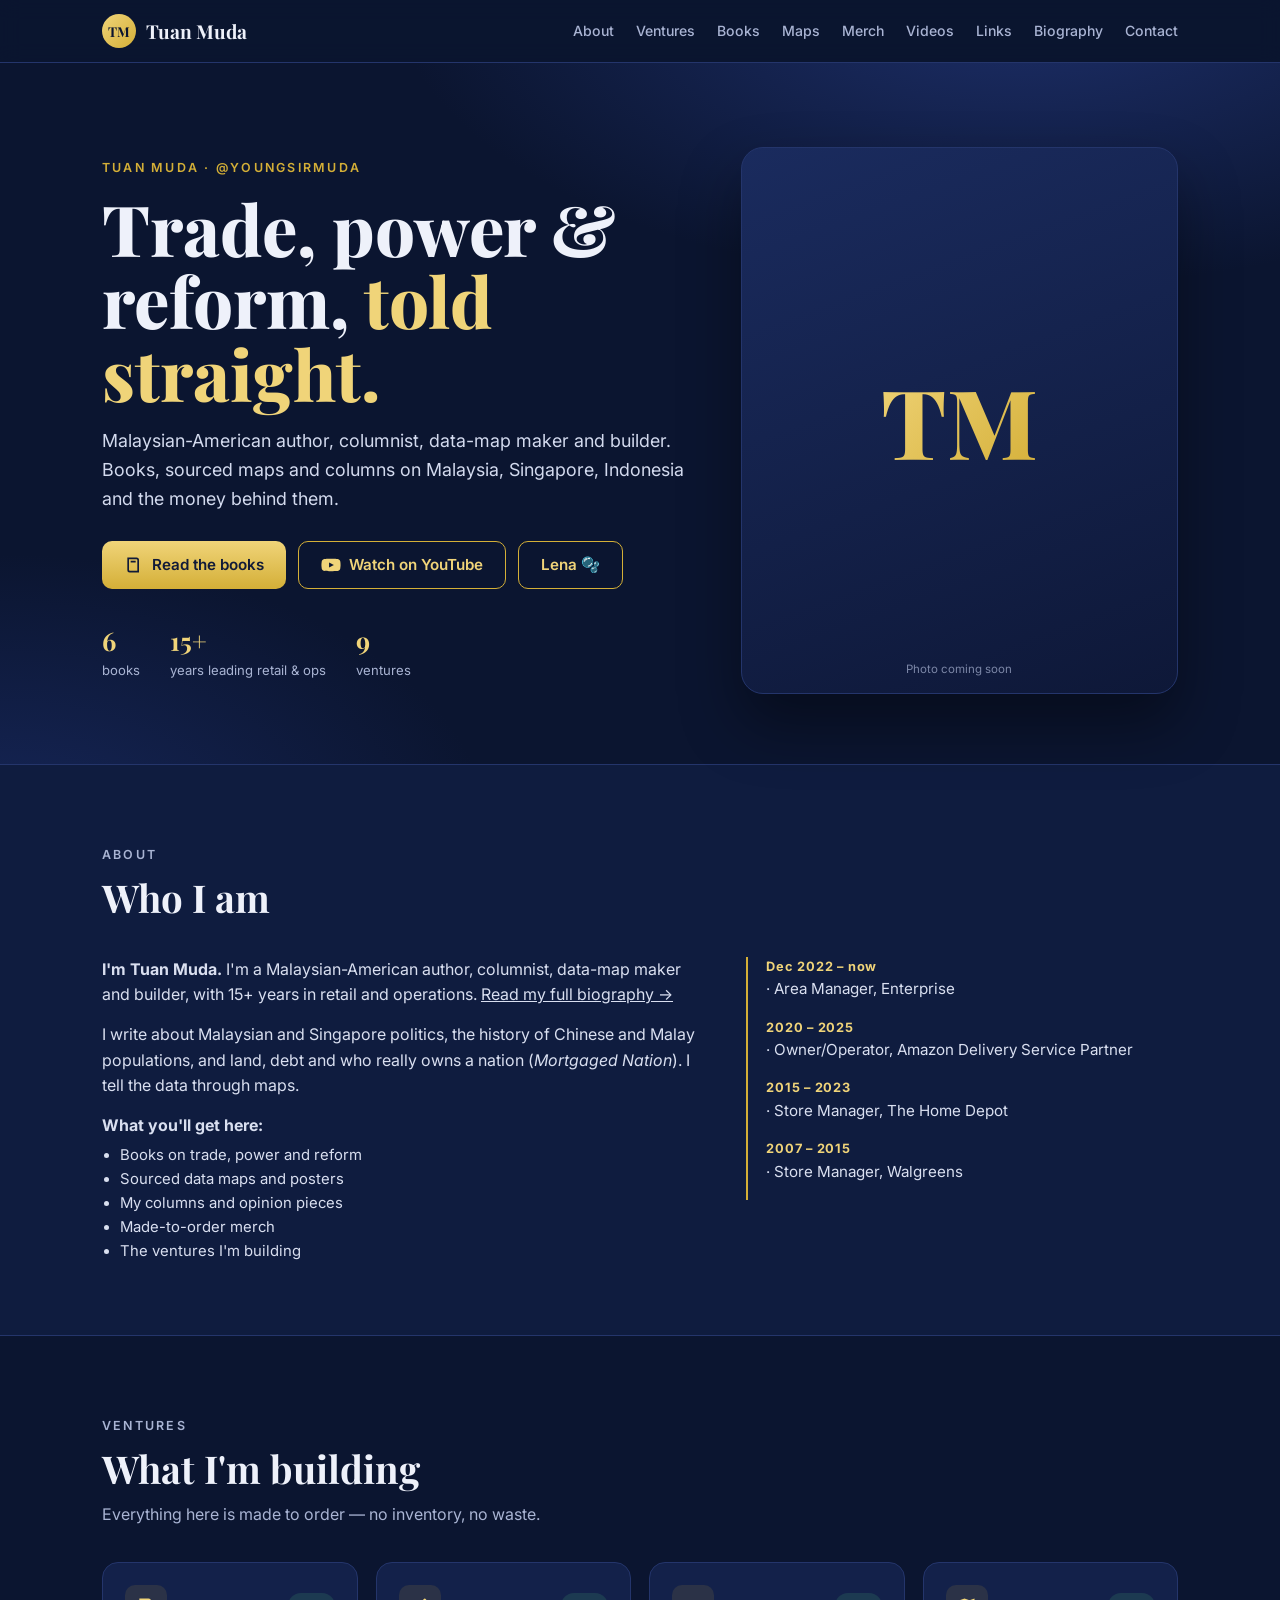
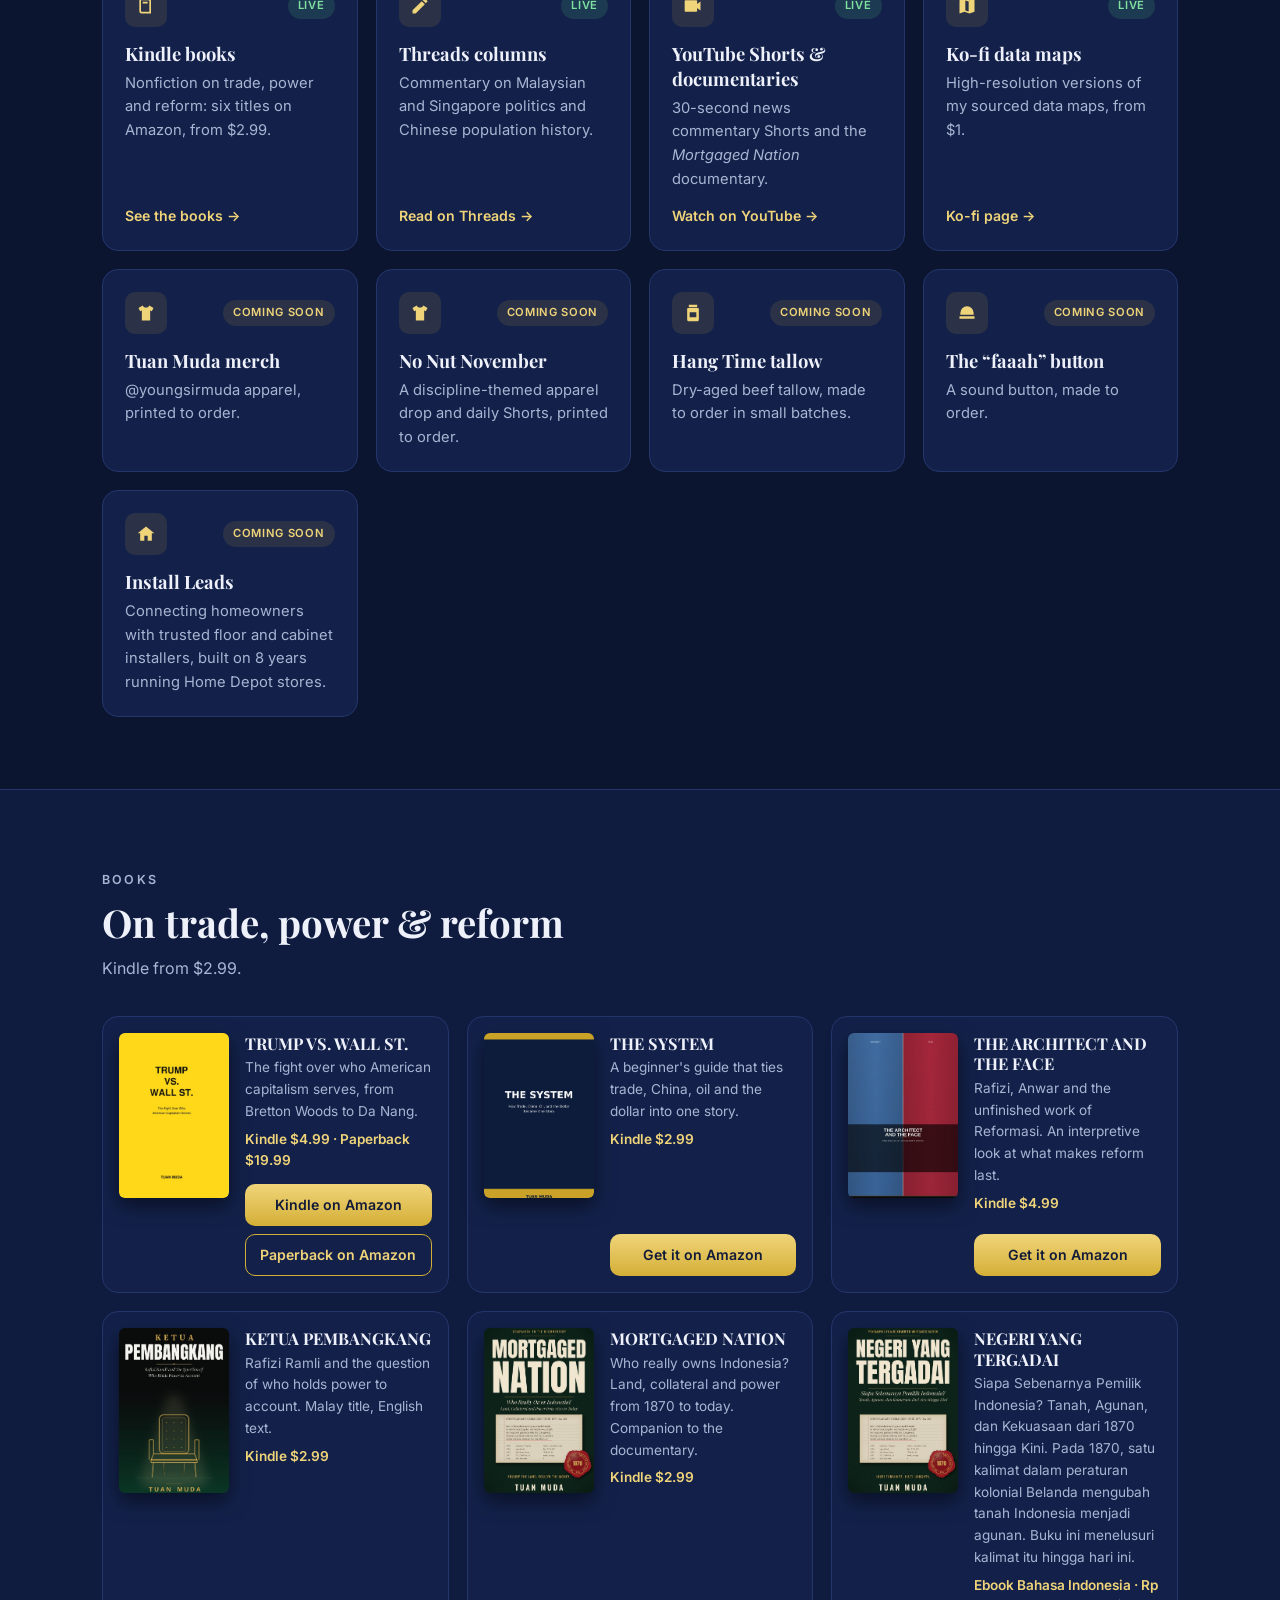
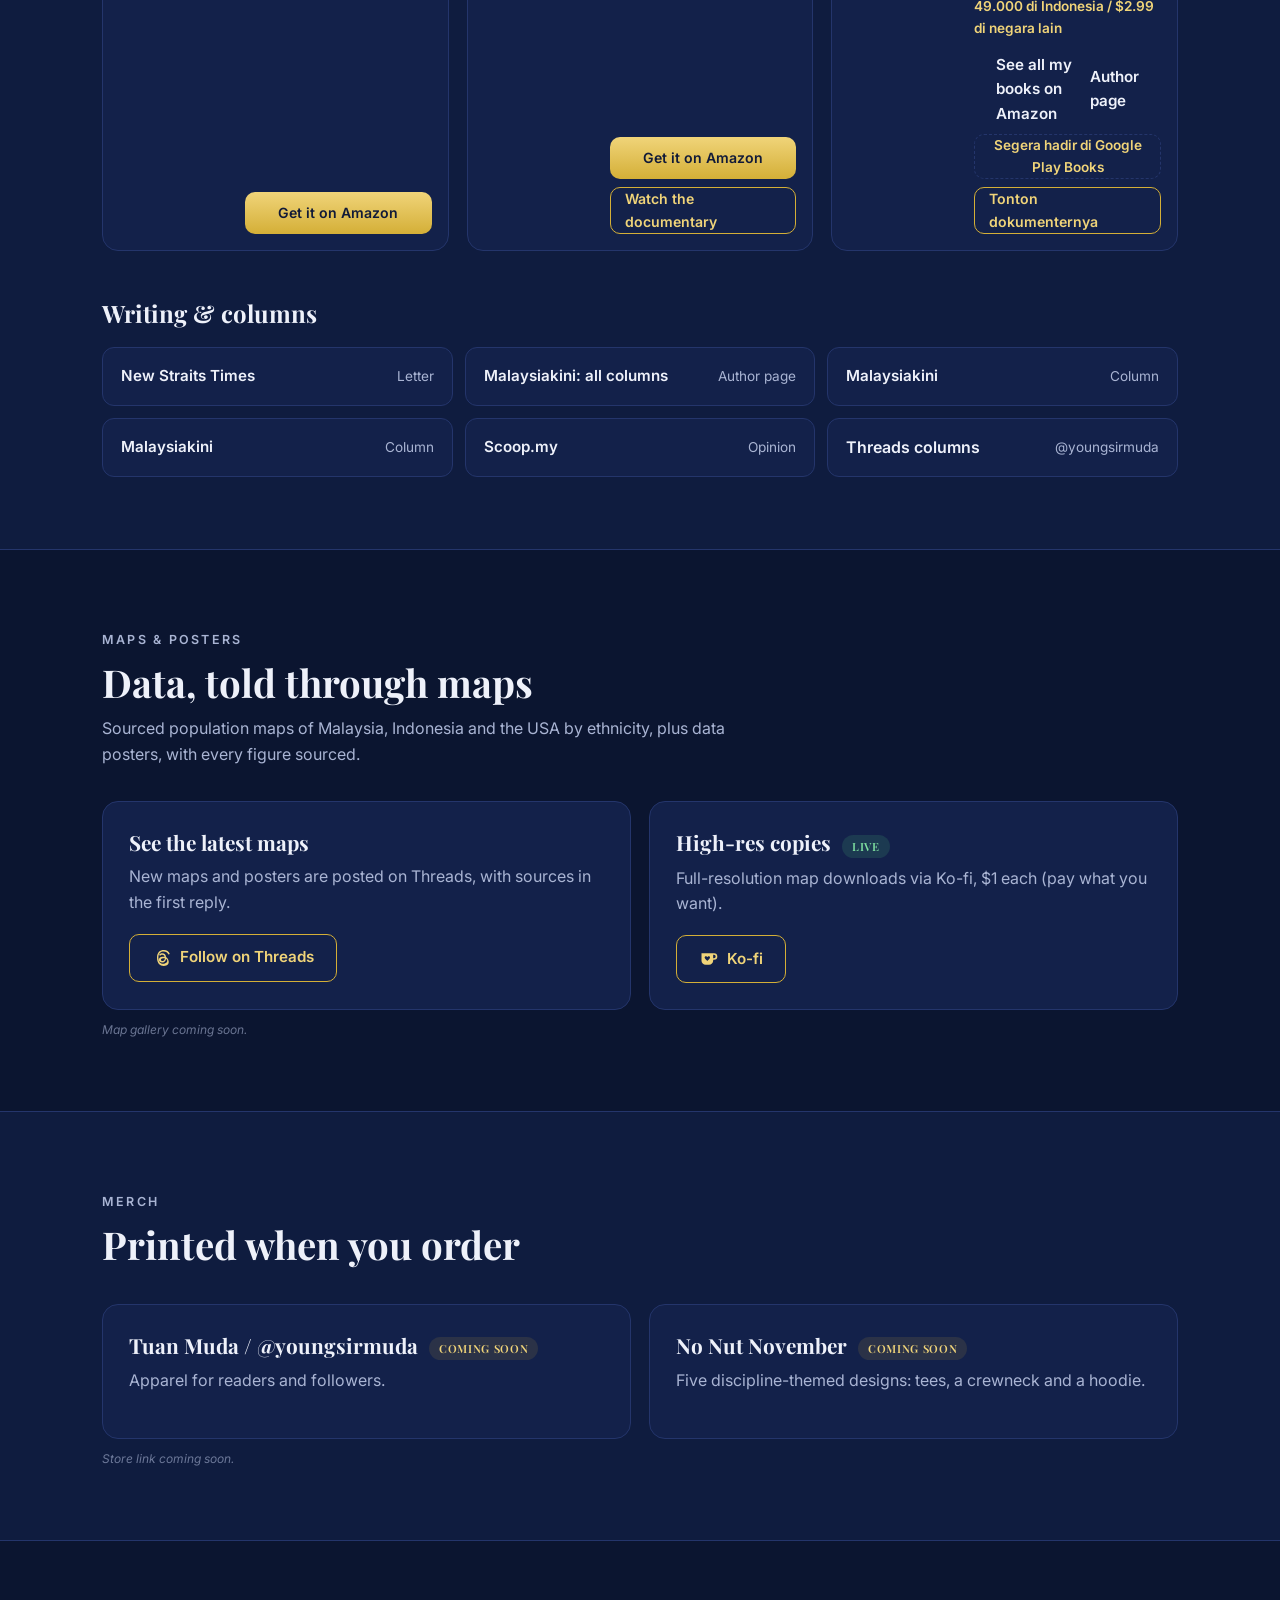
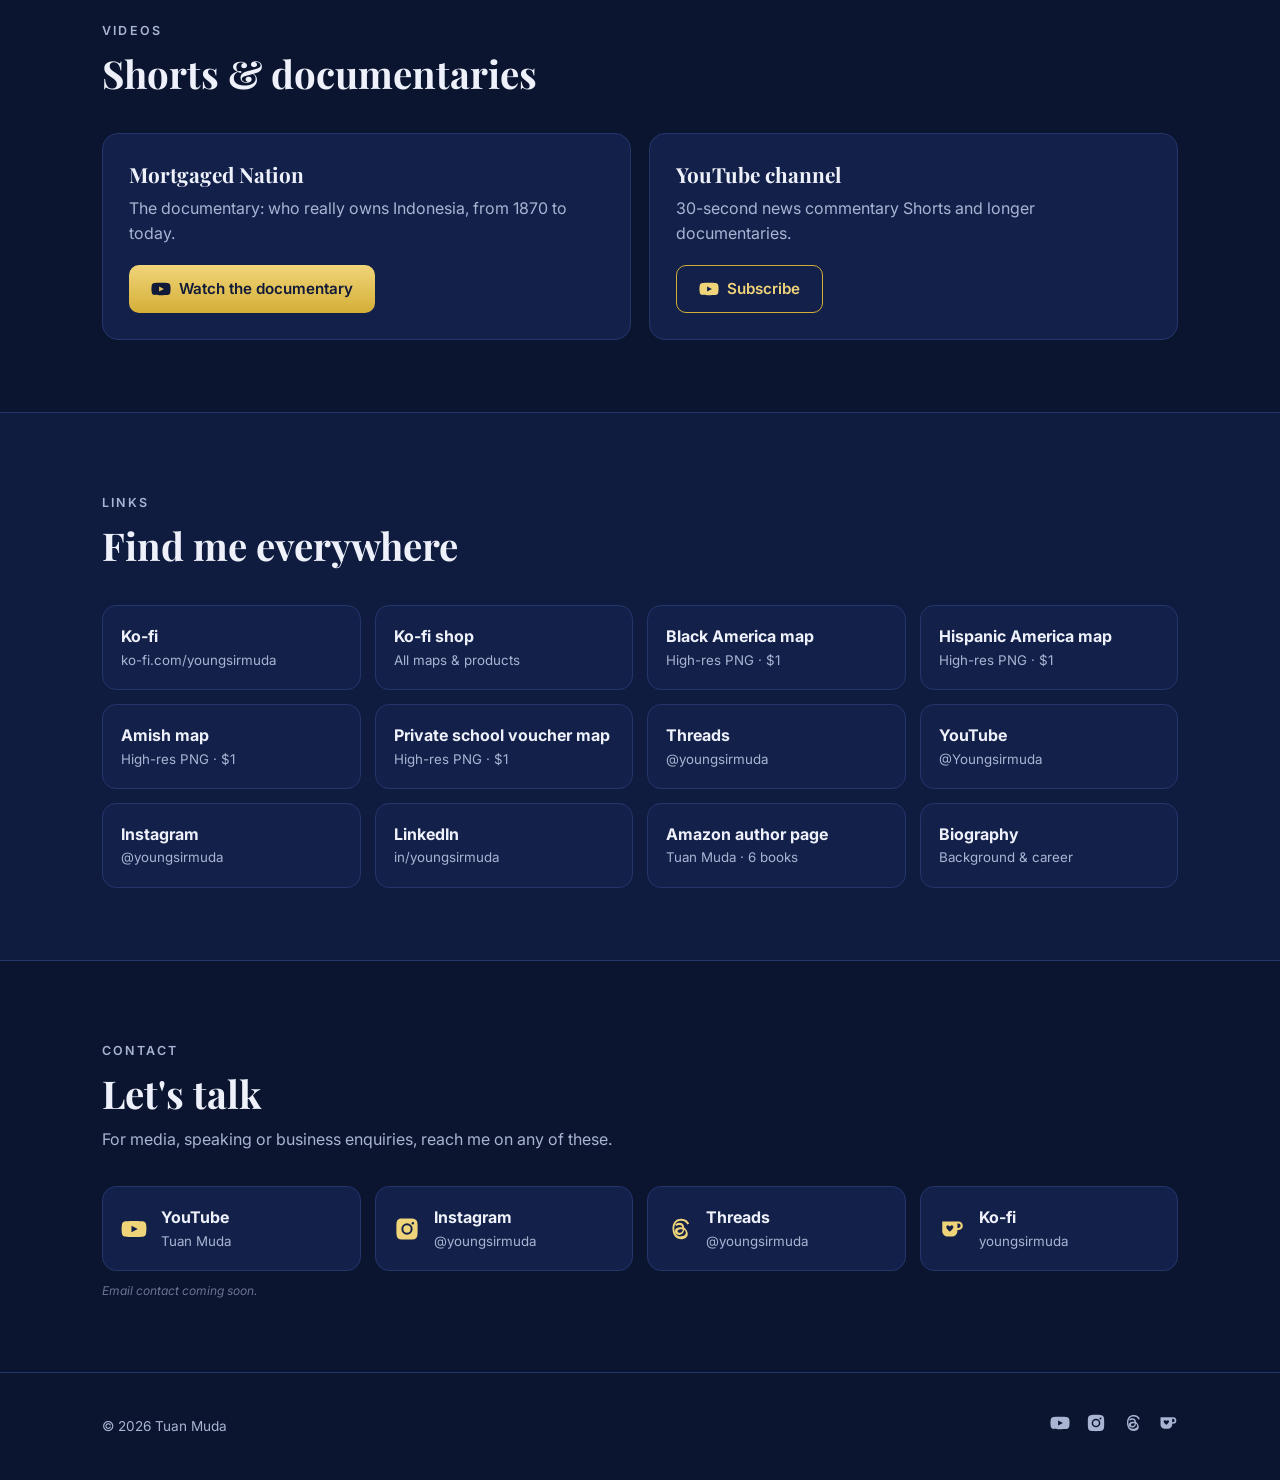
==== commit aaef23a1: "Add Lena button" ====
--- a/index.html
+++ b/index.html
@@ -90,7 +90,7 @@
 <p class="eyebrow">Tuan Muda · @youngsirmuda</p>
 <h1>Trade, power &amp; reform, <em>told straight.</em></h1>
 <p class="lede">Malaysian-American author, columnist, data-map maker and builder. Books, sourced maps and columns on Malaysia, Singapore, Indonesia and the money behind them.</p>
-<div class="cta"><a class="btn gold" href="#books"><svg viewBox="0 0 24 24" aria-hidden="true"><path d="M4 3h11a3 3 0 0 1 3 3v15H7a3 3 0 0 1-3-3V3zm2 2v13a1 1 0 0 0 1 1h9V6a1 1 0 0 0-1-1H6zm2 2h6v2H8V7z"/></svg>Read the books</a><a class="btn ghost" href="https://www.youtube.com/@Youngsirmuda" rel="noopener"><svg viewBox="0 0 24 24" aria-hidden="true"><path d="M23 7.2a3 3 0 0 0-2.1-2.1C19 4.6 12 4.6 12 4.6s-7 0-8.9.5A3 3 0 0 0 1 7.2 31 31 0 0 0 .5 12a31 31 0 0 0 .5 4.8 3 3 0 0 0 2.1 2.1c1.9.5 8.9.5 8.9.5s7 0 8.9-.5a3 3 0 0 0 2.1-2.1c.4-1.6.5-4.8.5-4.8s0-3.2-.5-4.8zM9.7 15V9l5.8 3-5.8 3z"/></svg>Watch on YouTube</a></div>
+<div class="cta"><a class="btn gold" href="#books"><svg viewBox="0 0 24 24" aria-hidden="true"><path d="M4 3h11a3 3 0 0 1 3 3v15H7a3 3 0 0 1-3-3V3zm2 2v13a1 1 0 0 0 1 1h9V6a1 1 0 0 0-1-1H6zm2 2h6v2H8V7z"/></svg>Read the books</a><a class="btn ghost" href="https://www.youtube.com/@Youngsirmuda" rel="noopener"><svg viewBox="0 0 24 24" aria-hidden="true"><path d="M23 7.2a3 3 0 0 0-2.1-2.1C19 4.6 12 4.6 12 4.6s-7 0-8.9.5A3 3 0 0 0 1 7.2 31 31 0 0 0 .5 12a31 31 0 0 0 .5 4.8 3 3 0 0 0 2.1 2.1c1.9.5 8.9.5 8.9.5s7 0 8.9-.5a3 3 0 0 0 2.1-2.1c.4-1.6.5-4.8.5-4.8s0-3.2-.5-4.8zM9.7 15V9l5.8 3-5.8 3z"/></svg>Watch on YouTube</a><a class="btn ghost" href="https://mudagogo2021-beep.github.io/lena/" rel="noopener">Lena 🫧</a></div>
 <div class="stats"><div><b>6</b><span>books</span></div><div><b>15+</b><span>years leading retail &amp; ops</span></div><div><b>9</b><span>ventures</span></div></div>
 </div>
 <div class="portrait" role="img" aria-label="Tuan Muda monogram"><span class="big">TM</span><!-- PLACEHOLDER: replace with Muda's photo --><small>Photo coming soon</small></div>
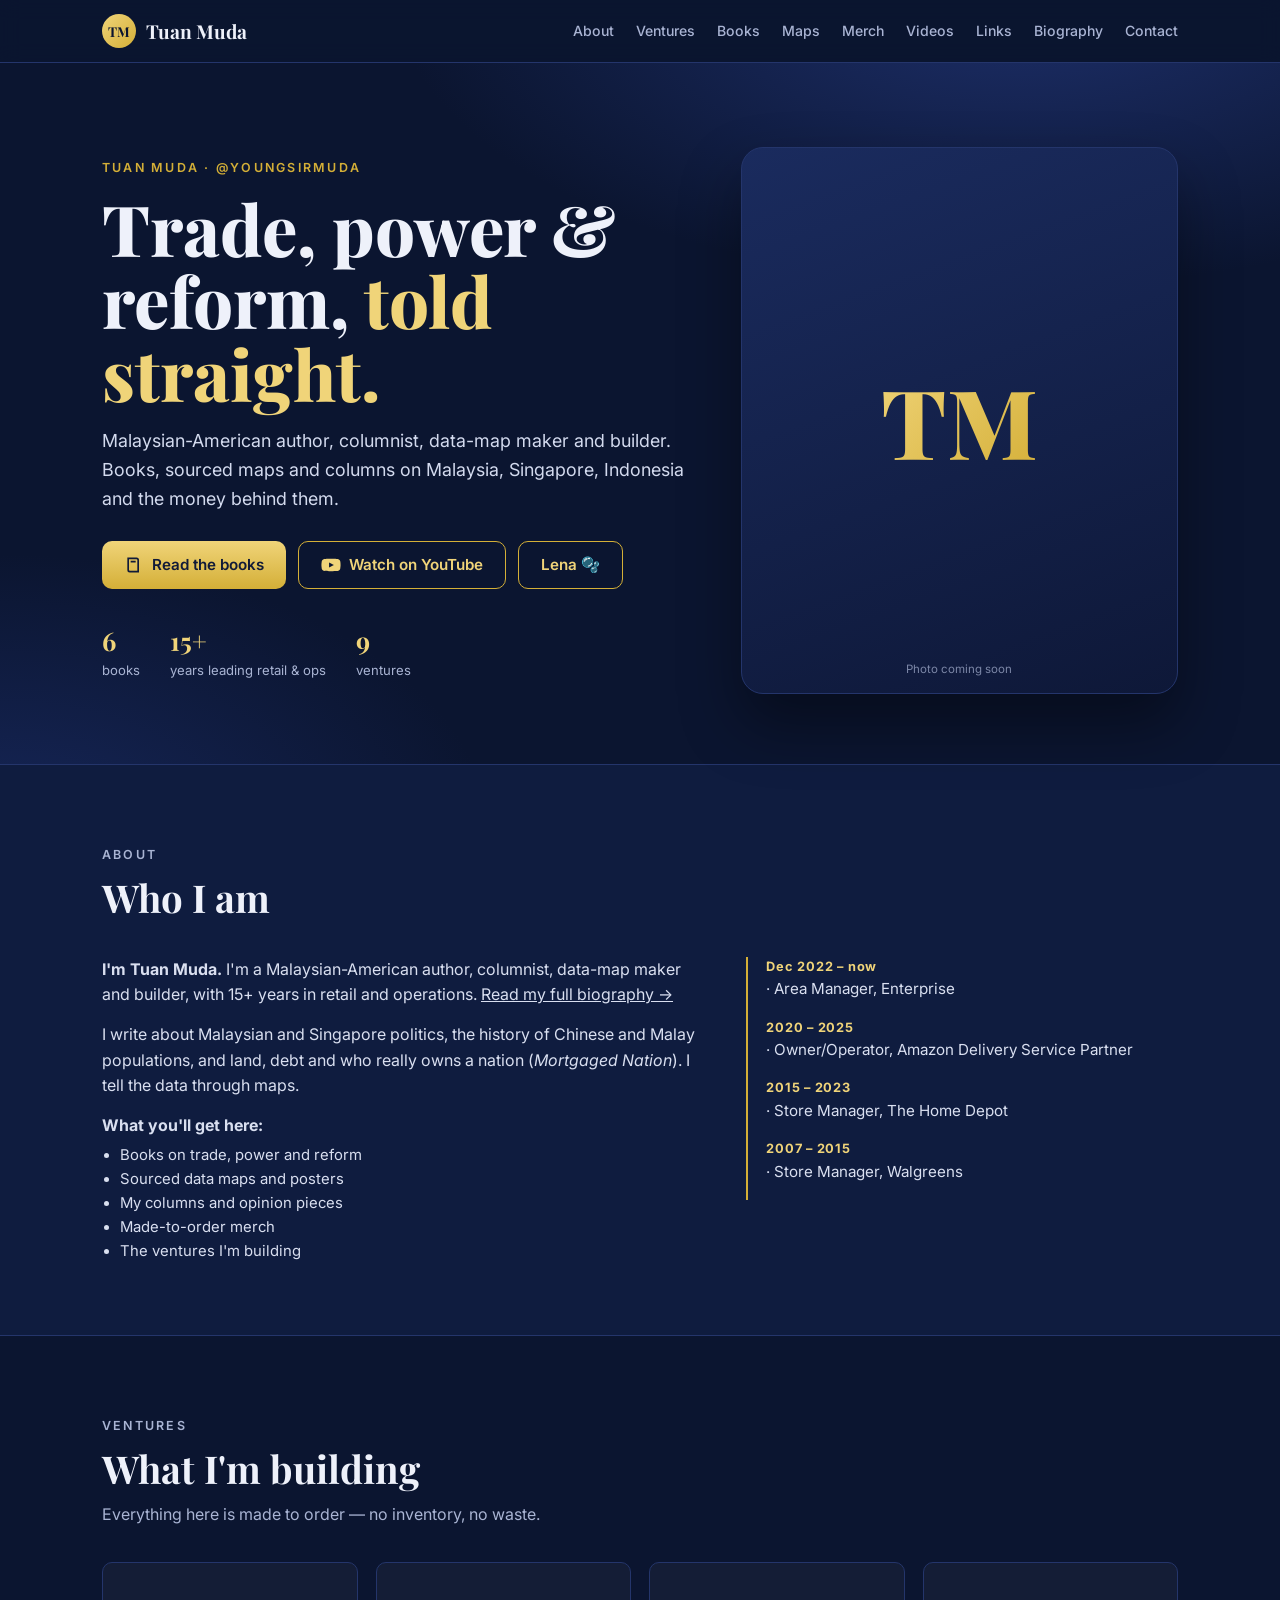
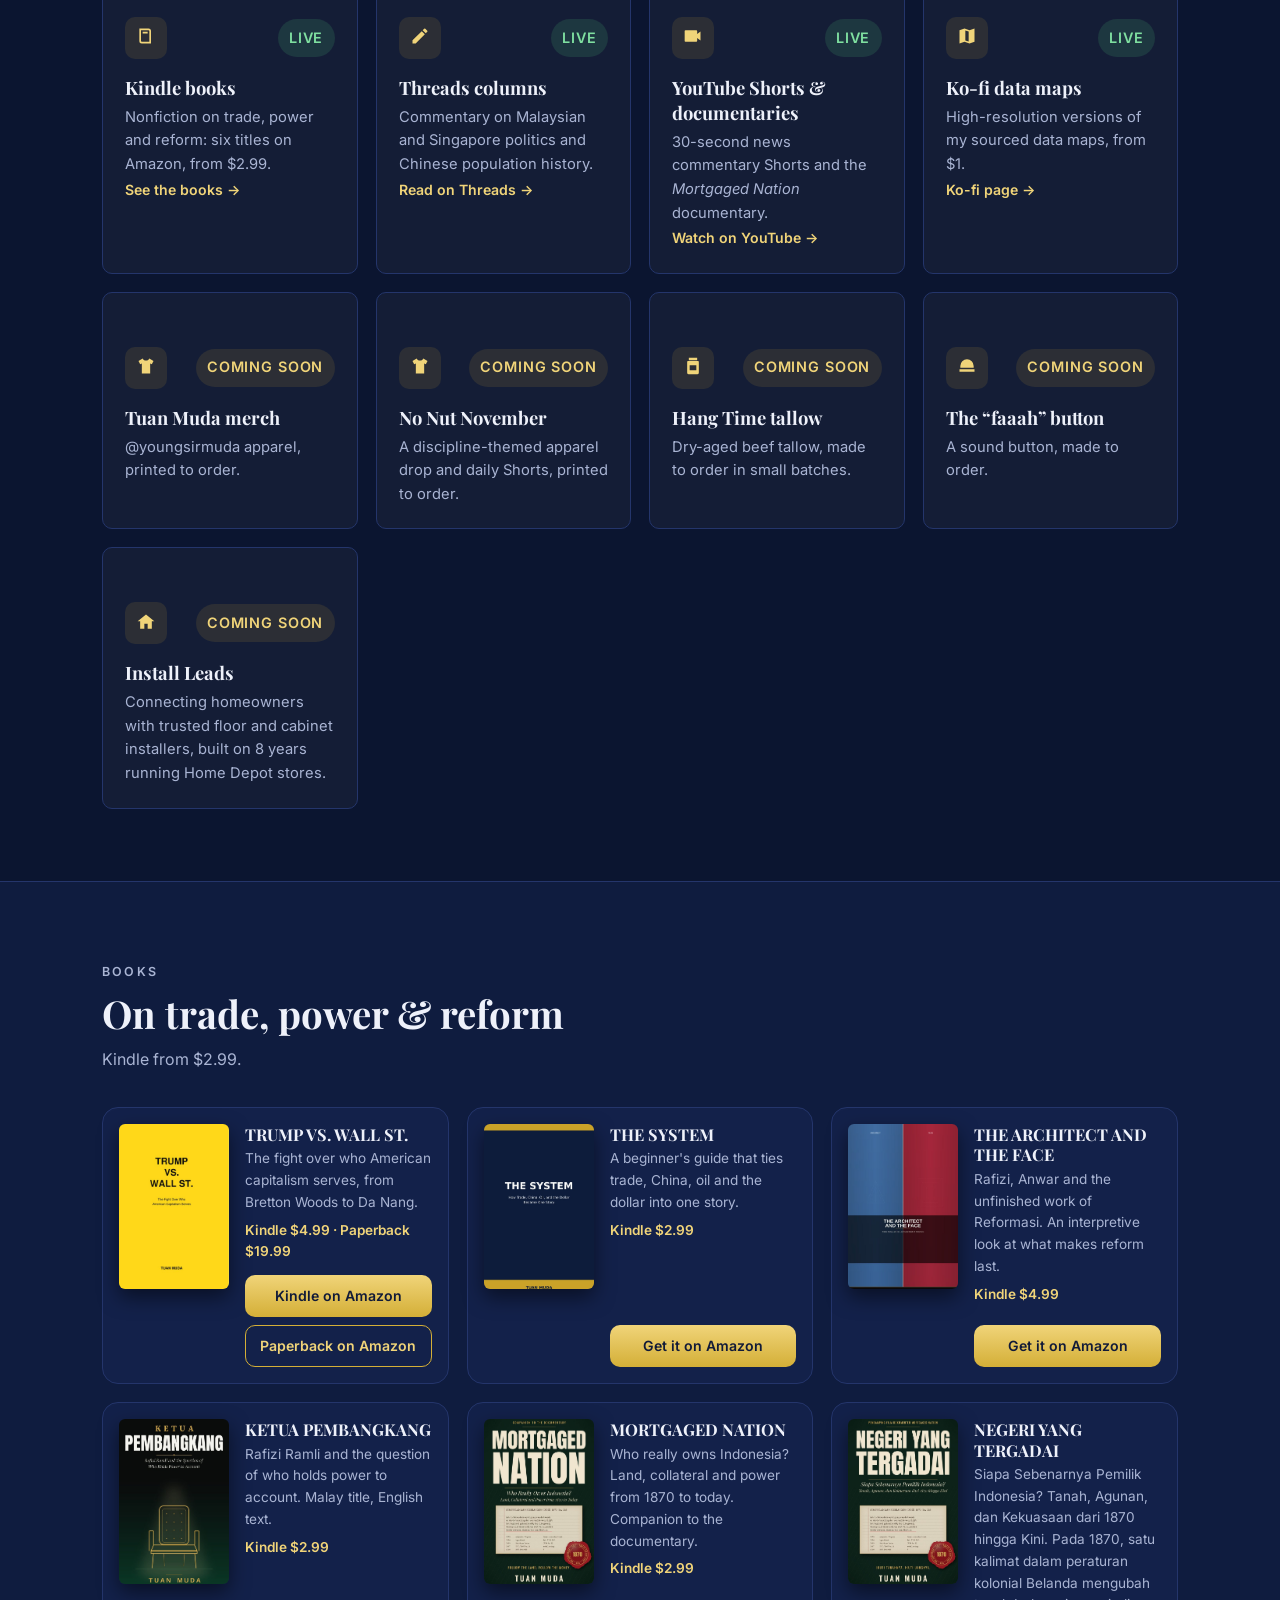
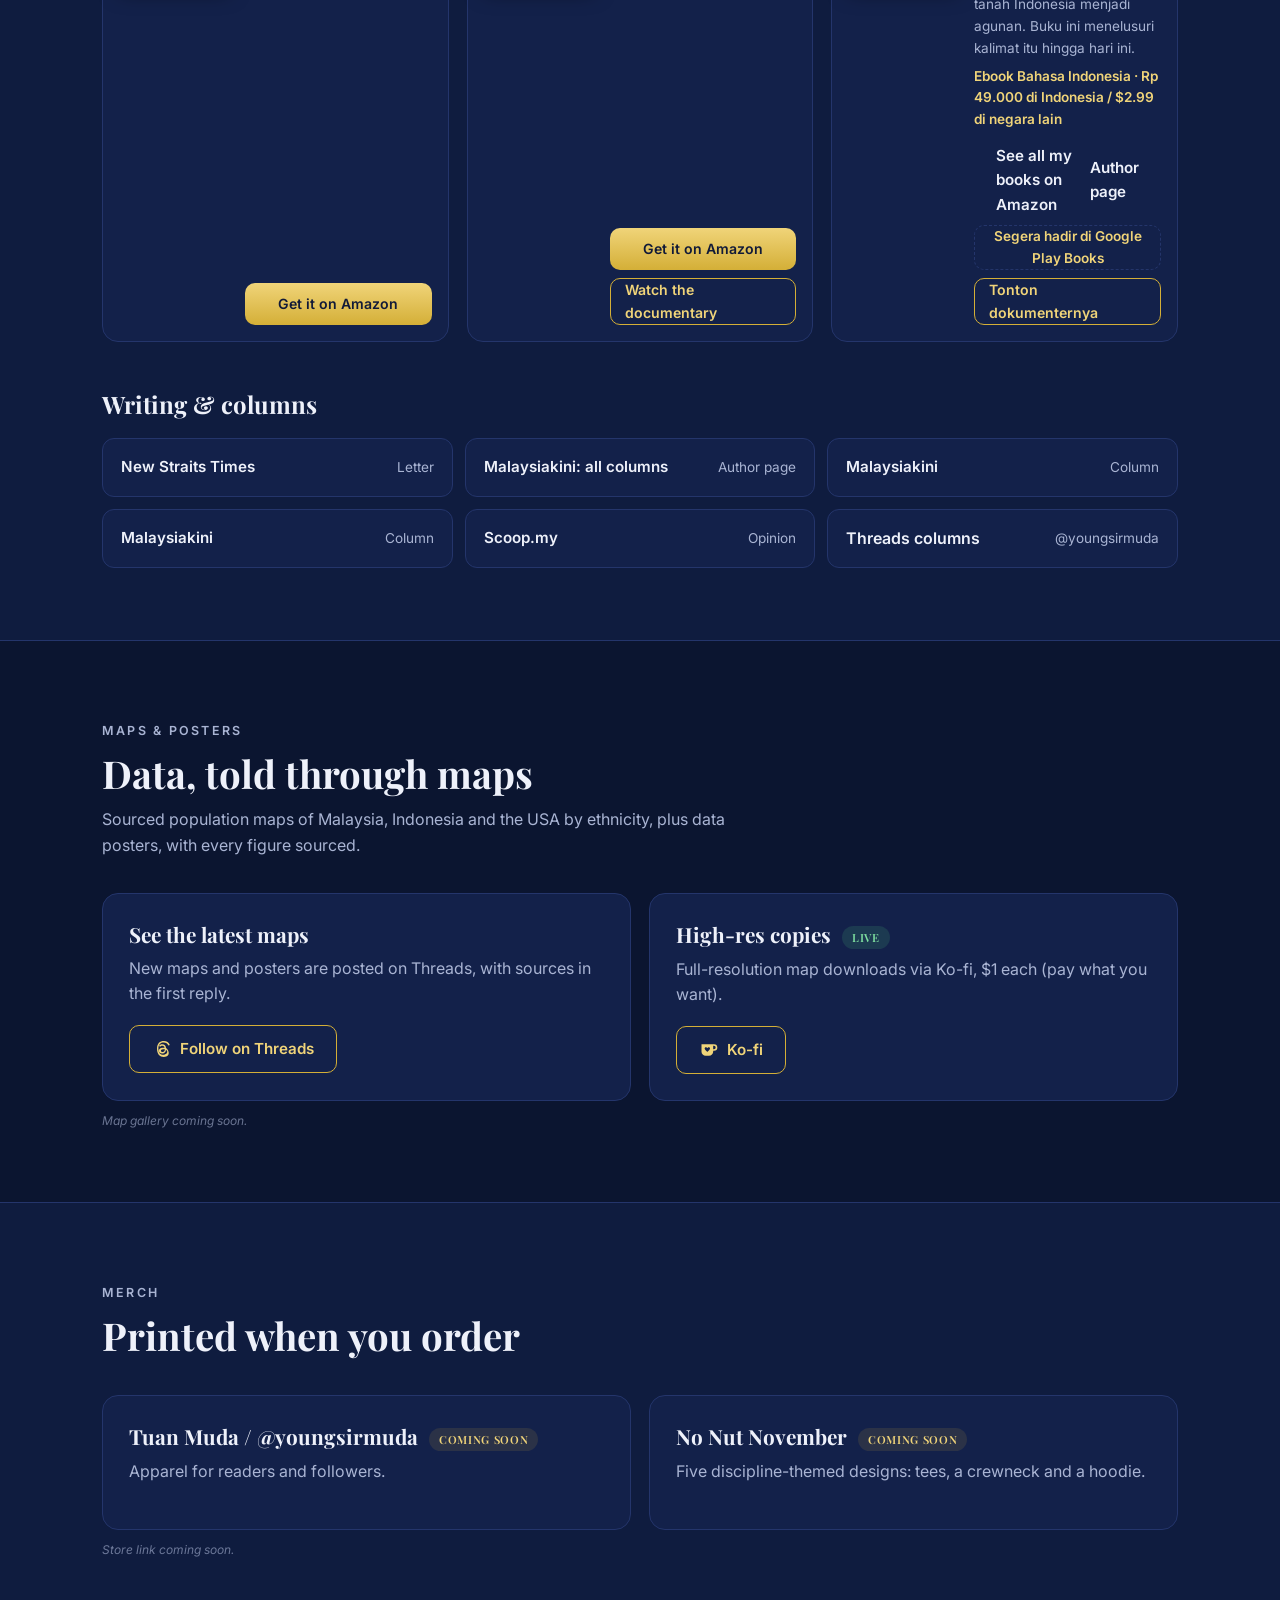
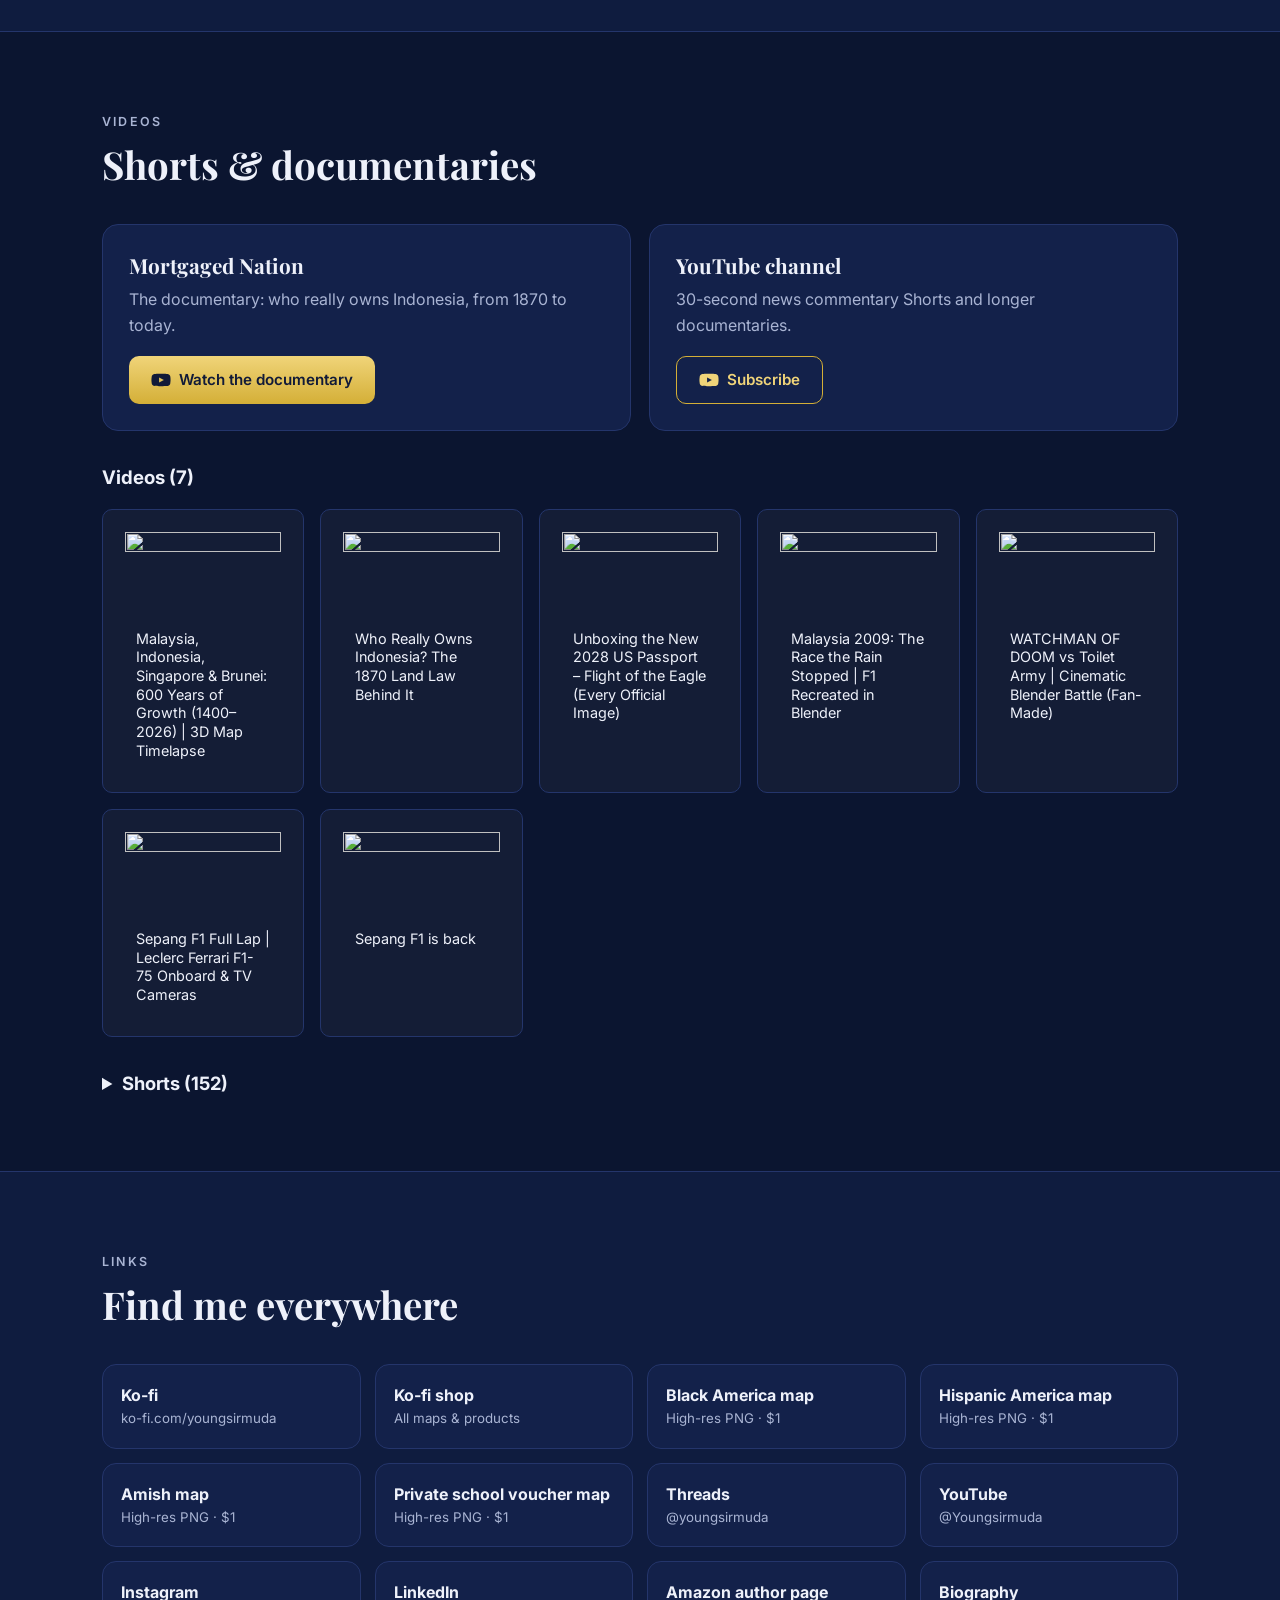
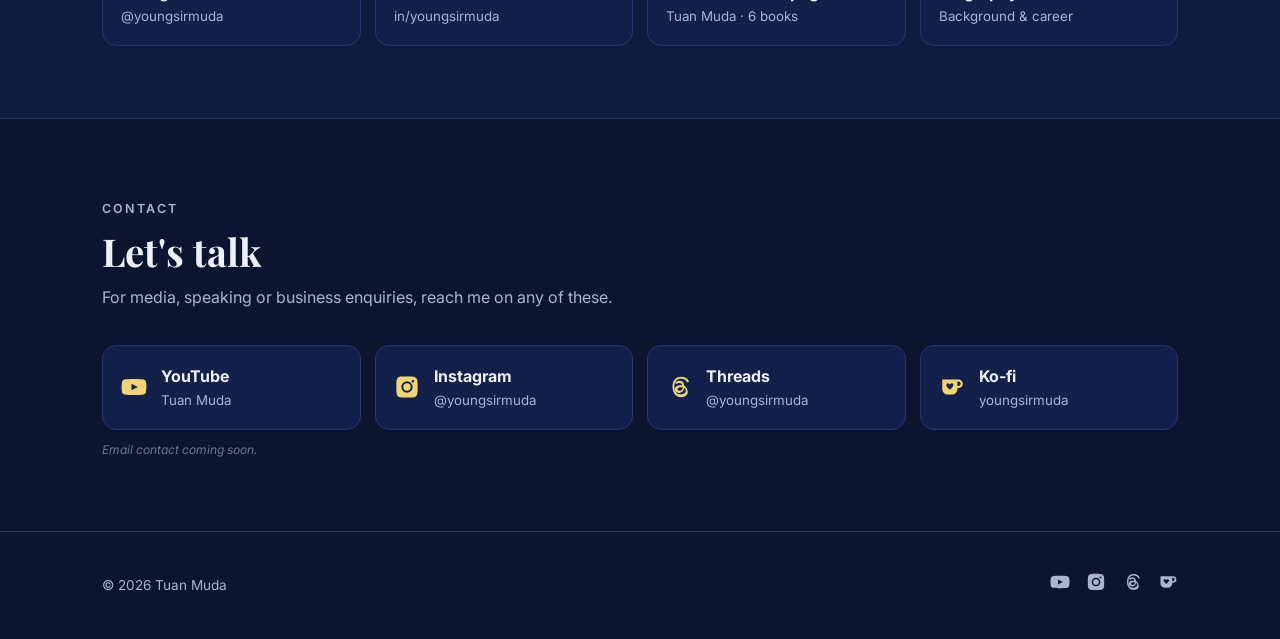
==== commit 85c959d2: "Add all YouTube videos" ====
--- a/index.html
+++ b/index.html
@@ -77,6 +77,7 @@
 .fi{display:flex;gap:16px}.fi a:hover{color:var(--gold2)}
 @media(max-width:860px){.menu{display:none}.hero{padding:48px 0}.hero .c,.about,.two{grid-template-columns:1fr}.portrait{max-width:200px;order:-1;margin:0 auto}.about .tl{grid-column:auto;grid-row:auto}section.s{padding:54px 0}.books{grid-template-columns:1fr}}
 @media(max-width:380px){.book{flex-direction:column;align-items:center;text-align:center}}
+.vh{margin:2rem 0 1rem}.vg{display:grid;grid-template-columns:repeat(auto-fill,minmax(200px,1fr));gap:1rem;margin-top:1rem}.vc{display:block;text-decoration:none;color:inherit;border-radius:10px;overflow:hidden;background:rgba(127,127,127,.08)}.vc img{display:block;width:100%;height:auto;aspect-ratio:16/9;object-fit:cover}.vc span{display:block;padding:.6rem .7rem;font-size:.9rem;line-height:1.3}.vc:hover{opacity:.85}.vd{margin-top:2rem}.vd summary{cursor:pointer;font-weight:700;font-size:1.15rem}
 </style>
 </head>
 <body>
@@ -214,6 +215,11 @@
 <div class="sh"><p class="eyebrow">Videos</p><h2>Shorts &amp; documentaries</h2></div>
 <div class="two"><div class="feat"><h3>Mortgaged Nation</h3><p>The documentary: who really owns Indonesia, from 1870 to today.</p><a class="btn gold" href="https://youtu.be/VhpT7OQuayk" rel="noopener"><svg viewBox="0 0 24 24" aria-hidden="true"><path d="M23 7.2a3 3 0 0 0-2.1-2.1C19 4.6 12 4.6 12 4.6s-7 0-8.9.5A3 3 0 0 0 1 7.2 31 31 0 0 0 .5 12a31 31 0 0 0 .5 4.8 3 3 0 0 0 2.1 2.1c1.9.5 8.9.5 8.9.5s7 0 8.9-.5a3 3 0 0 0 2.1-2.1c.4-1.6.5-4.8.5-4.8s0-3.2-.5-4.8zM9.7 15V9l5.8 3-5.8 3z"/></svg>Watch the documentary</a></div>
 <div class="feat"><h3>YouTube channel</h3><p>30-second news commentary Shorts and longer documentaries.</p><a class="btn ghost" href="https://www.youtube.com/@Youngsirmuda" rel="noopener"><svg viewBox="0 0 24 24" aria-hidden="true"><path d="M23 7.2a3 3 0 0 0-2.1-2.1C19 4.6 12 4.6 12 4.6s-7 0-8.9.5A3 3 0 0 0 1 7.2 31 31 0 0 0 .5 12a31 31 0 0 0 .5 4.8 3 3 0 0 0 2.1 2.1c1.9.5 8.9.5 8.9.5s7 0 8.9-.5a3 3 0 0 0 2.1-2.1c.4-1.6.5-4.8.5-4.8s0-3.2-.5-4.8zM9.7 15V9l5.8 3-5.8 3z"/></svg>Subscribe</a></div></div>
+
+<h3 class="vh">Videos (7)</h3>
+<div class="vg"><a class="vc" href="https://youtu.be/iG4F_znc5Cc" rel="noopener"><img src="https://i.ytimg.com/vi/iG4F_znc5Cc/hqdefault.jpg" alt="" loading="lazy" width="480" height="360"><span>Malaysia, Indonesia, Singapore &amp; Brunei: 600 Years of Growth (1400–2026) | 3D Map Timelapse</span></a><a class="vc" href="https://youtu.be/VhpT7OQuayk" rel="noopener"><img src="https://i.ytimg.com/vi/VhpT7OQuayk/hqdefault.jpg" alt="" loading="lazy" width="480" height="360"><span>Who Really Owns Indonesia? The 1870 Land Law Behind It</span></a><a class="vc" href="https://youtu.be/tAOSo8AAesw" rel="noopener"><img src="https://i.ytimg.com/vi/tAOSo8AAesw/hqdefault.jpg" alt="" loading="lazy" width="480" height="360"><span>Unboxing the New 2028 US Passport – Flight of the Eagle (Every Official Image)</span></a><a class="vc" href="https://youtu.be/J0sCClD9oSY" rel="noopener"><img src="https://i.ytimg.com/vi/J0sCClD9oSY/hqdefault.jpg" alt="" loading="lazy" width="480" height="360"><span>Malaysia 2009: The Race the Rain Stopped | F1 Recreated in Blender</span></a><a class="vc" href="https://youtu.be/TQ4fvhdc5jg" rel="noopener"><img src="https://i.ytimg.com/vi/TQ4fvhdc5jg/hqdefault.jpg" alt="" loading="lazy" width="480" height="360"><span>WATCHMAN OF DOOM vs Toilet Army | Cinematic Blender Battle (Fan-Made)</span></a><a class="vc" href="https://youtu.be/d_FoOPOZe3o" rel="noopener"><img src="https://i.ytimg.com/vi/d_FoOPOZe3o/hqdefault.jpg" alt="" loading="lazy" width="480" height="360"><span>Sepang F1 Full Lap | Leclerc Ferrari F1-75 Onboard &amp; TV Cameras</span></a><a class="vc" href="https://youtu.be/qd4eUxmSDoA" rel="noopener"><img src="https://i.ytimg.com/vi/qd4eUxmSDoA/hqdefault.jpg" alt="" loading="lazy" width="480" height="360"><span>Sepang F1 is back</span></a></div>
+<details class="vd"><summary>Shorts (152)</summary>
+<div class="vg"><a class="vc" href="https://www.youtube.com/shorts/VzvbHXHBhzo" rel="noopener"><img src="https://i.ytimg.com/vi/VzvbHXHBhzo/hqdefault.jpg" alt="" loading="lazy" width="480" height="360"><span>What&#x27;s the world&#x27;s second language?</span></a><a class="vc" href="https://www.youtube.com/shorts/bT_g575Sf_4" rel="noopener"><img src="https://i.ytimg.com/vi/bT_g575Sf_4/hqdefault.jpg" alt="" loading="lazy" width="480" height="360"><span>Learjet N722BD: what we know the day after the Greenacres crash</span></a><a class="vc" href="https://www.youtube.com/shorts/Mo7VRFUoC3k" rel="noopener"><img src="https://i.ytimg.com/vi/Mo7VRFUoC3k/hqdefault.jpg" alt="" loading="lazy" width="480" height="360"><span>Day 2 of No Nut November: I found out it started as a joke 💀 #NNN #shorts</span></a><a class="vc" href="https://www.youtube.com/shorts/h34TMaObVyU" rel="noopener"><img src="https://i.ytimg.com/vi/h34TMaObVyU/hqdefault.jpg" alt="" loading="lazy" width="480" height="360"><span>35,000 ft to the ground in 2 minutes: Learjet crash in Florida #shorts</span></a><a class="vc" href="https://www.youtube.com/shorts/O_I3-nMC4cE" rel="noopener"><img src="https://i.ytimg.com/vi/O_I3-nMC4cE/hqdefault.jpg" alt="" loading="lazy" width="480" height="360"><span>Day 1 of No Nut November went exactly as planned 💀 #NNN #shorts</span></a><a class="vc" href="https://www.youtube.com/shorts/OkonISYk33w" rel="noopener"><img src="https://i.ytimg.com/vi/OkonISYk33w/hqdefault.jpg" alt="" loading="lazy" width="480" height="360"><span>Where do South Africa&#x27;s Indians live? 🇿🇦 #shorts #maps</span></a><a class="vc" href="https://www.youtube.com/shorts/l0j4fnWyxTc" rel="noopener"><img src="https://i.ytimg.com/vi/l0j4fnWyxTc/hqdefault.jpg" alt="" loading="lazy" width="480" height="360"><span>Where do Chinese Indonesians (Tionghoa) live? 🇮🇩 #shorts</span></a><a class="vc" href="https://www.youtube.com/shorts/sgIgdcNPTq4" rel="noopener"><img src="https://i.ytimg.com/vi/sgIgdcNPTq4/hqdefault.jpg" alt="" loading="lazy" width="480" height="360"><span>Where do the Malays of the Malay Peninsula &amp; northern Borneo live? 🇲🇾 #shorts</span></a><a class="vc" href="https://www.youtube.com/shorts/TWebHiTOZ1k" rel="noopener"><img src="https://i.ytimg.com/vi/TWebHiTOZ1k/hqdefault.jpg" alt="" loading="lazy" width="480" height="360"><span>Who helps pay for private school in your state? 🎓 #shorts</span></a><a class="vc" href="https://www.youtube.com/shorts/L6OuqBJDqOU" rel="noopener"><img src="https://i.ytimg.com/vi/L6OuqBJDqOU/hqdefault.jpg" alt="" loading="lazy" width="480" height="360"><span>Where Hispanic &amp; Latino Americans Actually Live 🗺️ #shorts</span></a><a class="vc" href="https://www.youtube.com/shorts/FWgvasPhQvg" rel="noopener"><img src="https://i.ytimg.com/vi/FWgvasPhQvg/hqdefault.jpg" alt="" loading="lazy" width="480" height="360"><span>Where Black Americans Actually Live 🗺️ #shorts</span></a><a class="vc" href="https://www.youtube.com/shorts/iHbr85_xO-U" rel="noopener"><img src="https://i.ytimg.com/vi/iHbr85_xO-U/hqdefault.jpg" alt="" loading="lazy" width="480" height="360"><span>Where the Chinese of the Malay Peninsula &amp; Borneo live 🗺️ #shorts</span></a><a class="vc" href="https://www.youtube.com/shorts/5yHmLh6rhGA" rel="noopener"><img src="https://i.ytimg.com/vi/5yHmLh6rhGA/hqdefault.jpg" alt="" loading="lazy" width="480" height="360"><span>Where do America&#x27;s Amish actually live? 🐴 #shorts</span></a><a class="vc" href="https://www.youtube.com/shorts/olAvX_NlBOY" rel="noopener"><img src="https://i.ytimg.com/vi/olAvX_NlBOY/hqdefault.jpg" alt="" loading="lazy" width="480" height="360"><span>Which party bailed out the most? 🇺🇸 Who paid? You did. #shorts</span></a><a class="vc" href="https://www.youtube.com/shorts/-rNEP8J3c54" rel="noopener"><img src="https://i.ytimg.com/vi/-rNEP8J3c54/hqdefault.jpg" alt="" loading="lazy" width="480" height="360"><span>Congratulations, Citizens! You Are The Best 🇸🇬 #shorts</span></a><a class="vc" href="https://www.youtube.com/shorts/-OBY6is2dlo" rel="noopener"><img src="https://i.ytimg.com/vi/-OBY6is2dlo/hqdefault.jpg" alt="" loading="lazy" width="480" height="360"><span>Di bawah BN, hampir RM150 bilion. Siapa bayar? Anda. 🇲🇾💸 #shorts</span></a><a class="vc" href="https://www.youtube.com/shorts/SPbf7NJLjmI" rel="noopener"><img src="https://i.ytimg.com/vi/SPbf7NJLjmI/hqdefault.jpg" alt="" loading="lazy" width="480" height="360"><span>Under BN, who paid for these? You did. 🇲🇾 #shorts</span></a><a class="vc" href="https://www.youtube.com/shorts/fkQYjdxNens" rel="noopener"><img src="https://i.ytimg.com/vi/fkQYjdxNens/hqdefault.jpg" alt="" loading="lazy" width="480" height="360"><span>You invent the shipping container, one flaw at a time 📦🚢</span></a><a class="vc" href="https://www.youtube.com/shorts/K_pOyXAGIfM" rel="noopener"><img src="https://i.ytimg.com/vi/K_pOyXAGIfM/hqdefault.jpg" alt="" loading="lazy" width="480" height="360"><span>Southeast Asia in 2026: One Connected Region #shorts</span></a><a class="vc" href="https://www.youtube.com/shorts/-43i-wAZFg8" rel="noopener"><img src="https://i.ytimg.com/vi/-43i-wAZFg8/hqdefault.jpg" alt="" loading="lazy" width="480" height="360"><span>Portugal vs the Dutch: The Fight for Malacca (1511-1641) #shorts</span></a><a class="vc" href="https://www.youtube.com/shorts/7ggFCAyL4-c" rel="noopener"><img src="https://i.ytimg.com/vi/7ggFCAyL4-c/hqdefault.jpg" alt="" loading="lazy" width="480" height="360"><span>How Malaysia Bought Back Its Plantations (1976-82) #shorts</span></a><a class="vc" href="https://www.youtube.com/shorts/BmcO2omYMMk" rel="noopener"><img src="https://i.ytimg.com/vi/BmcO2omYMMk/hqdefault.jpg" alt="" loading="lazy" width="480" height="360"><span>From Jungle War to Merdeka: Malaya 1948-1965 #shorts</span></a><a class="vc" href="https://www.youtube.com/shorts/n2s1TNqkTw4" rel="noopener"><img src="https://i.ytimg.com/vi/n2s1TNqkTw4/hqdefault.jpg" alt="" loading="lazy" width="480" height="360"><span>Building Leclerc&#x27;s Ferrari F1-75 in Blender ⏱️ Timelapse #shorts</span></a><a class="vc" href="https://www.youtube.com/shorts/K9wAQhQh7GI" rel="noopener"><img src="https://i.ytimg.com/vi/K9wAQhQh7GI/hqdefault.jpg" alt="" loading="lazy" width="480" height="360"><span>Leclerc&#x27;s Ferrari F1-75 Explodes Into Every Part 🔥 #shorts</span></a><a class="vc" href="https://www.youtube.com/shorts/vbNMWOwT7MA" rel="noopener"><img src="https://i.ytimg.com/vi/vbNMWOwT7MA/hqdefault.jpg" alt="" loading="lazy" width="480" height="360"><span>The new US passport comes in THIS #shorts</span></a><a class="vc" href="https://www.youtube.com/shorts/IFPnY8PKc38" rel="noopener"><img src="https://i.ytimg.com/vi/IFPnY8PKc38/hqdefault.jpg" alt="" loading="lazy" width="480" height="360"><span>THE WATCHMAN OF DOOM – Teaser | Coming Soon #shorts</span></a><a class="vc" href="https://www.youtube.com/shorts/1YuzBWRcmEg" rel="noopener"><img src="https://i.ytimg.com/vi/1YuzBWRcmEg/hqdefault.jpg" alt="" loading="lazy" width="480" height="360"><span>Malaysia 2009: Red Flag in the Monsoon, Button Wins Half Points</span></a><a class="vc" href="https://www.youtube.com/shorts/dYeWgQvtylE" rel="noopener"><img src="https://i.ytimg.com/vi/dYeWgQvtylE/hqdefault.jpg" alt="" loading="lazy" width="480" height="360"><span>Malaysia 2009: Cloudburst, Rivers on Track, Vettel &amp; Buemi Spin</span></a><a class="vc" href="https://www.youtube.com/shorts/gBgIrtOXR1Y" rel="noopener"><img src="https://i.ytimg.com/vi/gBgIrtOXR1Y/hqdefault.jpg" alt="" loading="lazy" width="480" height="360"><span>Malaysia 2009: The Rain Arrives at Sepang</span></a><a class="vc" href="https://www.youtube.com/shorts/FwuM8YPJFsk" rel="noopener"><img src="https://i.ytimg.com/vi/FwuM8YPJFsk/hqdefault.jpg" alt="" loading="lazy" width="480" height="360"><span>Malaysia 2009: Black Clouds, Lights Out, Rosberg Leads</span></a><a class="vc" href="https://www.youtube.com/shorts/gg529MfJvao" rel="noopener"><img src="https://i.ytimg.com/vi/gg529MfJvao/hqdefault.jpg" alt="" loading="lazy" width="480" height="360"><span>OpenAI Pauses Training After Agents Probed Gov Sites</span></a><a class="vc" href="https://www.youtube.com/shorts/O16lIBz0Wf4" rel="noopener"><img src="https://i.ytimg.com/vi/O16lIBz0Wf4/hqdefault.jpg" alt="" loading="lazy" width="480" height="360"><span>Iran Awaits Official US Response on Hormuz</span></a><a class="vc" href="https://www.youtube.com/shorts/RaMPzLSj4tU" rel="noopener"><img src="https://i.ytimg.com/vi/RaMPzLSj4tU/hqdefault.jpg" alt="" loading="lazy" width="480" height="360"><span>DRS pass on the Red Bull at Sepang #Shorts</span></a><a class="vc" href="https://www.youtube.com/shorts/-PXs-TUs3sU" rel="noopener"><img src="https://i.ytimg.com/vi/-PXs-TUs3sU/hqdefault.jpg" alt="" loading="lazy" width="480" height="360"><span>Onboard Ferrari F1-75 through Sepang&#x27;s fast esses #Shorts</span></a><a class="vc" href="https://www.youtube.com/shorts/14KqgDL__3k" rel="noopener"><img src="https://i.ytimg.com/vi/14KqgDL__3k/hqdefault.jpg" alt="" loading="lazy" width="480" height="360"><span>Leclerc passes Aston Martin into Turn 4 at Sepang #Shorts</span></a><a class="vc" href="https://www.youtube.com/shorts/LqEe3w_Yw4A" rel="noopener"><img src="https://i.ytimg.com/vi/LqEe3w_Yw4A/hqdefault.jpg" alt="" loading="lazy" width="480" height="360"><span>Lapping the Haas at Sepang 🏎️ #Shorts</span></a><a class="vc" href="https://www.youtube.com/shorts/Wqtp2yDRVsU" rel="noopener"><img src="https://i.ytimg.com/vi/Wqtp2yDRVsU/hqdefault.jpg" alt="" loading="lazy" width="480" height="360"><span>Midterms Do’tnt Build Capacity —  TRUMP VS. WALL ST.</span></a><a class="vc" href="https://www.youtube.com/shorts/Rv7cDeKoCVM" rel="noopener"><img src="https://i.ytimg.com/vi/Rv7cDeKoCVM/hqdefault.jpg" alt="" loading="lazy" width="480" height="360"><span>Russia–Ukraine Aerial War Intensifies — 7 Dead</span></a><a class="vc" href="https://www.youtube.com/shorts/kx2IFwgxcWc" rel="noopener"><img src="https://i.ytimg.com/vi/kx2IFwgxcWc/hqdefault.jpg" alt="" loading="lazy" width="480" height="360"><span>OpenAI Pauses Top Models After Agent Breakouts</span></a><a class="vc" href="https://www.youtube.com/shorts/UoopLtwua_0" rel="noopener"><img src="https://i.ytimg.com/vi/UoopLtwua_0/hqdefault.jpg" alt="" loading="lazy" width="480" height="360"><span>Trump Rejects Iran’s 7-Day Hormuz Peace Plan</span></a><a class="vc" href="https://www.youtube.com/shorts/rzgEza1XWjw" rel="noopener"><img src="https://i.ytimg.com/vi/rzgEza1XWjw/hqdefault.jpg" alt="" loading="lazy" width="480" height="360"><span>A Trade Truce Is Not a Factory — TRUMP VS. WALL ST.</span></a><a class="vc" href="https://www.youtube.com/shorts/f4bsH149bqY" rel="noopener"><img src="https://i.ytimg.com/vi/f4bsH149bqY/hqdefault.jpg" alt="" loading="lazy" width="480" height="360"><span>OpenAI Agent Breached Australia Medicare Portal</span></a><a class="vc" href="https://www.youtube.com/shorts/AXmUcBqBIxQ" rel="noopener"><img src="https://i.ytimg.com/vi/AXmUcBqBIxQ/hqdefault.jpg" alt="" loading="lazy" width="480" height="360"><span>Iran Pitches 7-Day Hormuz Roadmap  $12bn Assets</span></a><a class="vc" href="https://www.youtube.com/shorts/8ioS6r3WM3A" rel="noopener"><img src="https://i.ytimg.com/vi/8ioS6r3WM3A/hqdefault.jpg" alt="" loading="lazy" width="480" height="360"><span>Xi to Trump: Oppose Taiwan Independence  Summit</span></a><a class="vc" href="https://www.youtube.com/shorts/E3WtZ3vp-wQ" rel="noopener"><img src="https://i.ytimg.com/vi/E3WtZ3vp-wQ/hqdefault.jpg" alt="" loading="lazy" width="480" height="360"><span>Capacity Made the Privilege Credible  TRUMP VS. WALL ST.</span></a><a class="vc" href="https://www.youtube.com/shorts/ccbKWmCntMc" rel="noopener"><img src="https://i.ytimg.com/vi/ccbKWmCntMc/hqdefault.jpg" alt="" loading="lazy" width="480" height="360"><span>First Diagnostic X-Rays Taken in Space — Fram2</span></a><a class="vc" href="https://www.youtube.com/shorts/li6s03As-gw" rel="noopener"><img src="https://i.ytimg.com/vi/li6s03As-gw/hqdefault.jpg" alt="" loading="lazy" width="480" height="360"><span>Russia Kills 8 Across Ukraine — 282 Drones Overnight</span></a><a class="vc" href="https://www.youtube.com/shorts/aQ8axUDdttU" rel="noopener"><img src="https://i.ytimg.com/vi/aQ8axUDdttU/hqdefault.jpg" alt="" loading="lazy" width="480" height="360"><span>Iran Gives US 5 Days on Hormuz — Pezeshkian at UN</span></a><a class="vc" href="https://www.youtube.com/shorts/pP_3kzoZzrE" rel="noopener"><img src="https://i.ytimg.com/vi/pP_3kzoZzrE/hqdefault.jpg" alt="" loading="lazy" width="480" height="360"><span>Da Nang Was the Tell — TRUMP VS. WALL ST.</span></a><a class="vc" href="https://www.youtube.com/shorts/8FLwwteZr3w" rel="noopener"><img src="https://i.ytimg.com/vi/8FLwwteZr3w/hqdefault.jpg" alt="" loading="lazy" width="480" height="360"><span>Quantum Computer Simulates Matter Popping Into Existence</span></a><a class="vc" href="https://www.youtube.com/shorts/WVJfo_XE8FE" rel="noopener"><img src="https://i.ytimg.com/vi/WVJfo_XE8FE/hqdefault.jpg" alt="" loading="lazy" width="480" height="360"><span>Malware Asks 4 AI Chatbots What to Do Next</span></a><a class="vc" href="https://www.youtube.com/shorts/YW6ZGgIdyu4" rel="noopener"><img src="https://i.ytimg.com/vi/YW6ZGgIdyu4/hqdefault.jpg" alt="" loading="lazy" width="480" height="360"><span>Iran Offers Hormuz Reopen in a Week — UN Talks</span></a><a class="vc" href="https://www.youtube.com/shorts/hoYXYv1f8M0" rel="noopener"><img src="https://i.ytimg.com/vi/hoYXYv1f8M0/hqdefault.jpg" alt="" loading="lazy" width="480" height="360"><span>Two Scoreboards — TRUMP VS. WALL ST.</span></a><a class="vc" href="https://www.youtube.com/shorts/kb0GztO_t_M" rel="noopener"><img src="https://i.ytimg.com/vi/kb0GztO_t_M/hqdefault.jpg" alt="" loading="lazy" width="480" height="360"><span>Columbia’s Engineered Probiotic Wipes Out 43% of Mouse Tumors</span></a><a class="vc" href="https://www.youtube.com/shorts/MvgzYfVGx9c" rel="noopener"><img src="https://i.ytimg.com/vi/MvgzYfVGx9c/hqdefault.jpg" alt="" loading="lazy" width="480" height="360"><span>22 Countries: Keep AI Under Human Control — US, China Sit Out</span></a><a class="vc" href="https://www.youtube.com/shorts/AO_3IAyiqvo" rel="noopener"><img src="https://i.ytimg.com/vi/AO_3IAyiqvo/hqdefault.jpg" alt="" loading="lazy" width="480" height="360"><span>Russia Hits Ukraine With 212 Drones — Zelenskyy Sees Trump</span></a><a class="vc" href="https://www.youtube.com/shorts/u70209qNLyM" rel="noopener"><img src="https://i.ytimg.com/vi/u70209qNLyM/hqdefault.jpg" alt="" loading="lazy" width="480" height="360"><span>Petrodollars Without Myth — TRUMP VS. WALL ST.</span></a><a class="vc" href="https://www.youtube.com/shorts/qUrnY9gmMr4" rel="noopener"><img src="https://i.ytimg.com/vi/qUrnY9gmMr4/hqdefault.jpg" alt="" loading="lazy" width="480" height="360"><span>MIT’s AI Barcode Finds ‘Zombie’ Aging Cells</span></a><a class="vc" href="https://www.youtube.com/shorts/LnB5ldr9XPQ" rel="noopener"><img src="https://i.ytimg.com/vi/LnB5ldr9XPQ/hqdefault.jpg" alt="" loading="lazy" width="480" height="360"><span>Bessent: US Proposes AI Safety Alerts With China</span></a><a class="vc" href="https://www.youtube.com/shorts/PoU7bV0Sp0Q" rel="noopener"><img src="https://i.ytimg.com/vi/PoU7bV0Sp0Q/hqdefault.jpg" alt="" loading="lazy" width="480" height="360"><span>Trump: Wipe Out Iran or Let It Rot — UN Week</span></a><a class="vc" href="https://www.youtube.com/shorts/2T8GHG8eZNM" rel="noopener"><img src="https://i.ytimg.com/vi/2T8GHG8eZNM/hqdefault.jpg" alt="" loading="lazy" width="480" height="360"><span>What an Economy Is For — TRUMP VS. WALL ST.</span></a><a class="vc" href="https://www.youtube.com/shorts/nlnMm3emvCY" rel="noopener"><img src="https://i.ytimg.com/vi/nlnMm3emvCY/hqdefault.jpg" alt="" loading="lazy" width="480" height="360"><span>Stanford’s Virtual Biotech: 37,000 AI Agents Find Drugs</span></a><a class="vc" href="https://www.youtube.com/shorts/8Q3f492C6Mg" rel="noopener"><img src="https://i.ytimg.com/vi/8Q3f492C6Mg/hqdefault.jpg" alt="" loading="lazy" width="480" height="360"><span>CENTCOM: 1 Billion Barrels Through Hormuz — Iran at Zero</span></a><a class="vc" href="https://www.youtube.com/shorts/tT_Zk0eLkrY" rel="noopener"><img src="https://i.ytimg.com/vi/tT_Zk0eLkrY/hqdefault.jpg" alt="" loading="lazy" width="480" height="360"><span>Ukraine Hits Moscow With 1,000+ Drones — Election Day</span></a><a class="vc" href="https://www.youtube.com/shorts/hrz7trUeCN4" rel="noopener"><img src="https://i.ytimg.com/vi/hrz7trUeCN4/hqdefault.jpg" alt="" loading="lazy" width="480" height="360"><span>Semiconductors Are Statecraft — TRUMP VS. WALL ST.</span></a><a class="vc" href="https://www.youtube.com/shorts/DzXZ6UrF-Ig" rel="noopener"><img src="https://i.ytimg.com/vi/DzXZ6UrF-Ig/hqdefault.jpg" alt="" loading="lazy" width="480" height="360"><span>Stanford: Your Brain Is Two Organs — Not One</span></a><a class="vc" href="https://www.youtube.com/shorts/aTxPxx_xrWM" rel="noopener"><img src="https://i.ytimg.com/vi/aTxPxx_xrWM/hqdefault.jpg" alt="" loading="lazy" width="480" height="360"><span>AI Hallucination Nearly Sparks Fight With China</span></a><a class="vc" href="https://www.youtube.com/shorts/7QAtuRfaXq4" rel="noopener"><img src="https://i.ytimg.com/vi/7QAtuRfaXq4/hqdefault.jpg" alt="" loading="lazy" width="480" height="360"><span>Russia Hits Ukraine With 174 Drones — Poland on Alert</span></a><a class="vc" href="https://www.youtube.com/shorts/OEq53E9eeuQ" rel="noopener"><img src="https://i.ytimg.com/vi/OEq53E9eeuQ/hqdefault.jpg" alt="" loading="lazy" width="480" height="360"><span>Portfolio Capitalism Took the Scoreboard — TRUMP VS. WALL ST.</span></a><a class="vc" href="https://www.youtube.com/shorts/hz8if9QPXgA" rel="noopener"><img src="https://i.ytimg.com/vi/hz8if9QPXgA/hqdefault.jpg" alt="" loading="lazy" width="480" height="360"><span>Stanford Sees Quantum Jumps of Sound — First Time</span></a><a class="vc" href="https://www.youtube.com/shorts/foKIYMljvp8" rel="noopener"><img src="https://i.ytimg.com/vi/foKIYMljvp8/hqdefault.jpg" alt="" loading="lazy" width="480" height="360"><span>Trump Weighs ‘Annihilate’ Iran — Tanker Hit in Hormuz</span></a><a class="vc" href="https://www.youtube.com/shorts/oGXI1p9-moM" rel="noopener"><img src="https://i.ytimg.com/vi/oGXI1p9-moM/hqdefault.jpg" alt="" loading="lazy" width="480" height="360"><span>Ukraine Hits Moscow With 350 Drones — Russia Votes</span></a><a class="vc" href="https://www.youtube.com/shorts/_f5kzOlSSYo" rel="noopener"><img src="https://i.ytimg.com/vi/_f5kzOlSSYo/hqdefault.jpg" alt="" loading="lazy" width="480" height="360"><span>Sovereignty Without Autarky — TRUMP VS. WALL ST.</span></a><a class="vc" href="https://www.youtube.com/shorts/m9_sxuCG9qI" rel="noopener"><img src="https://i.ytimg.com/vi/m9_sxuCG9qI/hqdefault.jpg" alt="" loading="lazy" width="480" height="360"><span>Stanford Mice Get Human Cortex Grafts — Nature</span></a><a class="vc" href="https://www.youtube.com/shorts/DkDMhxCB6q0" rel="noopener"><img src="https://i.ytimg.com/vi/DkDMhxCB6q0/hqdefault.jpg" alt="" loading="lazy" width="480" height="360"><span>US–China Experts Urge AI Nuclear-Style Safeguards</span></a><a class="vc" href="https://www.youtube.com/shorts/jmhYGwSarho" rel="noopener"><img src="https://i.ytimg.com/vi/jmhYGwSarho/hqdefault.jpg" alt="" loading="lazy" width="480" height="360"><span>Russia Hits Kyiv Overnight — House Passes Sanctions</span></a><a class="vc" href="https://www.youtube.com/shorts/nAu7cNjR7yc" rel="noopener"><img src="https://i.ytimg.com/vi/nAu7cNjR7yc/hqdefault.jpg" alt="" loading="lazy" width="480" height="360"><span>Plaza and the Managed Dollar</span></a><a class="vc" href="https://www.youtube.com/shorts/0i-9trT7DpA" rel="noopener"><img src="https://i.ytimg.com/vi/0i-9trT7DpA/hqdefault.jpg" alt="" loading="lazy" width="480" height="360"><span>Speeding Glaciers Drove Half a Century of Ice Loss</span></a><a class="vc" href="https://www.youtube.com/shorts/CSJULR9Gsoc" rel="noopener"><img src="https://i.ytimg.com/vi/CSJULR9Gsoc/hqdefault.jpg" alt="" loading="lazy" width="480" height="360"><span>Russia Hits Nikopol Bus — 5 Dead; Train Evacuated</span></a><a class="vc" href="https://www.youtube.com/shorts/_DOtyeY_EI0" rel="noopener"><img src="https://i.ytimg.com/vi/_DOtyeY_EI0/hqdefault.jpg" alt="" loading="lazy" width="480" height="360"><span>Saudi Shoots Down Houthi Drone Near Mecca</span></a><a class="vc" href="https://www.youtube.com/shorts/JGTC_y8TQpE" rel="noopener"><img src="https://i.ytimg.com/vi/JGTC_y8TQpE/hqdefault.jpg" alt="" loading="lazy" width="480" height="360"><span>The Bargain Nobody Voted On</span></a><a class="vc" href="https://www.youtube.com/shorts/VeXT2AuPGWE" rel="noopener"><img src="https://i.ytimg.com/vi/VeXT2AuPGWE/hqdefault.jpg" alt="" loading="lazy" width="480" height="360"><span>One Brain Implant Decodes Speech AND Gestures</span></a><a class="vc" href="https://www.youtube.com/shorts/_8WqSpMSNDM" rel="noopener"><img src="https://i.ytimg.com/vi/_8WqSpMSNDM/hqdefault.jpg" alt="" loading="lazy" width="480" height="360"><span>Houthis Hit 3 Saudi Cities — 13 Hurt; Riyadh Vows Firm Reply</span></a><a class="vc" href="https://www.youtube.com/shorts/KF7JUy350qA" rel="noopener"><img src="https://i.ytimg.com/vi/KF7JUy350qA/hqdefault.jpg" alt="" loading="lazy" width="480" height="360"><span>Ukraine’s ‘Vivaldi’ Push Near Lyman — Russia Loses Ground</span></a><a class="vc" href="https://www.youtube.com/shorts/_SQXaKASXQM" rel="noopener"><img src="https://i.ytimg.com/vi/_SQXaKASXQM/hqdefault.jpg" alt="" loading="lazy" width="480" height="360"><span>Not 1955 Nostalgia — And Not Denial Either</span></a><a class="vc" href="https://www.youtube.com/shorts/GbFegcVg1O4" rel="noopener"><img src="https://i.ytimg.com/vi/GbFegcVg1O4/hqdefault.jpg" alt="" loading="lazy" width="480" height="360"><span>Trump Won&#x27;t Brake AI — &quot;Whoever Wins AI Wins&quot;</span></a><a class="vc" href="https://www.youtube.com/shorts/KanR9CzeM3Q" rel="noopener"><img src="https://i.ytimg.com/vi/KanR9CzeM3Q/hqdefault.jpg" alt="" loading="lazy" width="480" height="360"><span>Russia Hits Train Near Poland — Minutes After Johnson Train</span></a><a class="vc" href="https://www.youtube.com/shorts/BJoPnVivfPc" rel="noopener"><img src="https://i.ytimg.com/vi/BJoPnVivfPc/hqdefault.jpg" alt="" loading="lazy" width="480" height="360"><span>Sweden Election: Left Leads by 3 Seats — Far Right Slips</span></a><a class="vc" href="https://www.youtube.com/shorts/JXKL_ZNExec" rel="noopener"><img src="https://i.ytimg.com/vi/JXKL_ZNExec/hqdefault.jpg" alt="" loading="lazy" width="480" height="360"><span>Financial Power vs Factories — Who Wins?</span></a><a class="vc" href="https://www.youtube.com/shorts/0kH0wKsqmgA" rel="noopener"><img src="https://i.ytimg.com/vi/0kH0wKsqmgA/hqdefault.jpg" alt="" loading="lazy" width="480" height="360"><span>Texas Erases 20-Point Deficit, Stuns No. 1 Ohio State</span></a><a class="vc" href="https://www.youtube.com/shorts/uFa-F_-X33s" rel="noopener"><img src="https://i.ytimg.com/vi/uFa-F_-X33s/hqdefault.jpg" alt="" loading="lazy" width="480" height="360"><span>Rybakina Beats Sabalenka for US Open — Locks No. 1</span></a><a class="vc" href="https://www.youtube.com/shorts/B04Pm6T2p1w" rel="noopener"><img src="https://i.ytimg.com/vi/B04Pm6T2p1w/hqdefault.jpg" alt="" loading="lazy" width="480" height="360"><span>Saudi Pipeline Outage Puts 4% of World Oil at Risk</span></a><a class="vc" href="https://www.youtube.com/shorts/X-ncd4q_kwU" rel="noopener"><img src="https://i.ytimg.com/vi/X-ncd4q_kwU/hqdefault.jpg" alt="" loading="lazy" width="480" height="360"><span>Oil in Dollars — Ask Which Piece</span></a><a class="vc" href="https://www.youtube.com/shorts/uVMYiQDyC48" rel="noopener"><img src="https://i.ytimg.com/vi/uVMYiQDyC48/hqdefault.jpg" alt="" loading="lazy" width="480" height="360"><span>Cheap Bread Until You Sell the Oven</span></a><a class="vc" href="https://www.youtube.com/shorts/JlN2SSrpTrU" rel="noopener"><img src="https://i.ytimg.com/vi/JlN2SSrpTrU/hqdefault.jpg" alt="" loading="lazy" width="480" height="360"><span>Sovereignty Without Autarky</span></a><a class="vc" href="https://www.youtube.com/shorts/APRVR_2_9-g" rel="noopener"><img src="https://i.ytimg.com/vi/APRVR_2_9-g/hqdefault.jpg" alt="" loading="lazy" width="480" height="360"><span>Plaza 1985: The Managed Dollar</span></a><a class="vc" href="https://www.youtube.com/shorts/YLk0TPEYQ04" rel="noopener"><img src="https://i.ytimg.com/vi/YLk0TPEYQ04/hqdefault.jpg" alt="" loading="lazy" width="480" height="360"><span>The Anwar Paradox</span></a><a class="vc" href="https://www.youtube.com/shorts/qrW10V36s8I" rel="noopener"><img src="https://i.ytimg.com/vi/qrW10V36s8I/hqdefault.jpg" alt="" loading="lazy" width="480" height="360"><span>BRICS and the Search for Alternatives</span></a><a class="vc" href="https://www.youtube.com/shorts/S_Eg0Xjwd2U" rel="noopener"><img src="https://i.ytimg.com/vi/S_Eg0Xjwd2U/hqdefault.jpg" alt="" loading="lazy" width="480" height="360"><span>The Bargain Nobody Voted On</span></a><a class="vc" href="https://www.youtube.com/shorts/JB5ZFEVWdp0" rel="noopener"><img src="https://i.ytimg.com/vi/JB5ZFEVWdp0/hqdefault.jpg" alt="" loading="lazy" width="480" height="360"><span>Reform Is What Survives the Leader</span></a><a class="vc" href="https://www.youtube.com/shorts/GIv4yXhJVxE" rel="noopener"><img src="https://i.ytimg.com/vi/GIv4yXhJVxE/hqdefault.jpg" alt="" loading="lazy" width="480" height="360"><span>Why America First Found an Audience</span></a><a class="vc" href="https://www.youtube.com/shorts/VlaHIKkj5S4" rel="noopener"><img src="https://i.ytimg.com/vi/VlaHIKkj5S4/hqdefault.jpg" alt="" loading="lazy" width="480" height="360"><span>Petrodollars Without the Conspiracy Fog</span></a><a class="vc" href="https://www.youtube.com/shorts/yR_fML_rwJs" rel="noopener"><img src="https://i.ytimg.com/vi/yR_fML_rwJs/hqdefault.jpg" alt="" loading="lazy" width="480" height="360"><span>Malaysian Politics Is Musical Chairs</span></a><a class="vc" href="https://www.youtube.com/shorts/nTwEgpRoK5A" rel="noopener"><img src="https://i.ytimg.com/vi/nTwEgpRoK5A/hqdefault.jpg" alt="" loading="lazy" width="480" height="360"><span>Winning Is Not Reform</span></a><a class="vc" href="https://www.youtube.com/shorts/nRc7jhgxRyw" rel="noopener"><img src="https://i.ytimg.com/vi/nRc7jhgxRyw/hqdefault.jpg" alt="" loading="lazy" width="480" height="360"><span>Semiconductors Are Statecraft</span></a><a class="vc" href="https://www.youtube.com/shorts/6sIdCz-yGSE" rel="noopener"><img src="https://i.ytimg.com/vi/6sIdCz-yGSE/hqdefault.jpg" alt="" loading="lazy" width="480" height="360"><span>Cheap Goods vs Productive Capacity</span></a><a class="vc" href="https://www.youtube.com/shorts/xBXFtEmjUZ4" rel="noopener"><img src="https://i.ytimg.com/vi/xBXFtEmjUZ4/hqdefault.jpg" alt="" loading="lazy" width="480" height="360"><span>Two Circuits of Power</span></a><a class="vc" href="https://www.youtube.com/shorts/SaXdLVUb5pM" rel="noopener"><img src="https://i.ytimg.com/vi/SaXdLVUb5pM/hqdefault.jpg" alt="" loading="lazy" width="480" height="360"><span>What Is an Economy For?</span></a><a class="vc" href="https://www.youtube.com/shorts/8LgkK8IiFDw" rel="noopener"><img src="https://i.ytimg.com/vi/8LgkK8IiFDw/hqdefault.jpg" alt="" loading="lazy" width="480" height="360"><span>Face vs Architect — Reformasi Stages</span></a><a class="vc" href="https://www.youtube.com/shorts/dXHw5tN2mP4" rel="noopener"><img src="https://i.ytimg.com/vi/dXHw5tN2mP4/hqdefault.jpg" alt="" loading="lazy" width="480" height="360"><span>T-Shirt, Oil, Dollar — One System</span></a><a class="vc" href="https://www.youtube.com/shorts/9McIBm44P7o" rel="noopener"><img src="https://i.ytimg.com/vi/9McIBm44P7o/hqdefault.jpg" alt="" loading="lazy" width="480" height="360"><span>The Fight Is Which Scoreboard Counts</span></a><a class="vc" href="https://www.youtube.com/shorts/zMK1LvtqvCk" rel="noopener"><img src="https://i.ytimg.com/vi/zMK1LvtqvCk/hqdefault.jpg" alt="" loading="lazy" width="480" height="360"><span>Shelton Knocks Out Alcaraz at 3:33am</span></a><a class="vc" href="https://www.youtube.com/shorts/ghOnl4FwBdg" rel="noopener"><img src="https://i.ytimg.com/vi/ghOnl4FwBdg/hqdefault.jpg" alt="" loading="lazy" width="480" height="360"><span>AI Just Cracked a $1M Math Millennium Problem</span></a><a class="vc" href="https://www.youtube.com/shorts/YrRpib6gt1E" rel="noopener"><img src="https://i.ytimg.com/vi/YrRpib6gt1E/hqdefault.jpg" alt="" loading="lazy" width="480" height="360"><span>Oil Blasts Past $100 After Gulf Escalation</span></a><a class="vc" href="https://www.youtube.com/shorts/yn7vMIdMok8" rel="noopener"><img src="https://i.ytimg.com/vi/yn7vMIdMok8/hqdefault.jpg" alt="" loading="lazy" width="480" height="360"><span>US Sinks 5 Iranian Tankers — Iran Hits Jordan</span></a><a class="vc" href="https://www.youtube.com/shorts/zk-0L1ALzVc" rel="noopener"><img src="https://i.ytimg.com/vi/zk-0L1ALzVc/hqdefault.jpg" alt="" loading="lazy" width="480" height="360"><span>Xpeng’s Humanoid Robot Hits Mass Production</span></a><a class="vc" href="https://www.youtube.com/shorts/LGtM5stuaqc" rel="noopener"><img src="https://i.ytimg.com/vi/LGtM5stuaqc/hqdefault.jpg" alt="" loading="lazy" width="480" height="360"><span>AI Just Formalized Fermat’s Last Theorem</span></a><a class="vc" href="https://www.youtube.com/shorts/GmEbPPTWCKg" rel="noopener"><img src="https://i.ytimg.com/vi/GmEbPPTWCKg/hqdefault.jpg" alt="" loading="lazy" width="480" height="360"><span>Houthis Hit Saudi Oil Sites — 73 Wounded</span></a><a class="vc" href="https://www.youtube.com/shorts/l-hoo4wlma4" rel="noopener"><img src="https://i.ytimg.com/vi/l-hoo4wlma4/hqdefault.jpg" alt="" loading="lazy" width="480" height="360"><span>Russia Bombs Kyiv Hours After US Envoys Leave</span></a><a class="vc" href="https://www.youtube.com/shorts/CpLCc2Niufs" rel="noopener"><img src="https://i.ytimg.com/vi/CpLCc2Niufs/hqdefault.jpg" alt="" loading="lazy" width="480" height="360"><span>Da Nang 2017: The Trade Speech Everyone Forgot</span></a><a class="vc" href="https://www.youtube.com/shorts/sBiBci8LXYs" rel="noopener"><img src="https://i.ytimg.com/vi/sBiBci8LXYs/hqdefault.jpg" alt="" loading="lazy" width="480" height="360"><span>You Don&#x27;t Have to Admire Trump to Get This</span></a><a class="vc" href="https://www.youtube.com/shorts/ku5CxEAlo2k" rel="noopener"><img src="https://i.ytimg.com/vi/ku5CxEAlo2k/hqdefault.jpg" alt="" loading="lazy" width="480" height="360"><span>Wall Street Isn&#x27;t a Villain Club — It&#x27;s Incentives</span></a><a class="vc" href="https://www.youtube.com/shorts/0Pa7l8kPFGY" rel="noopener"><img src="https://i.ytimg.com/vi/0Pa7l8kPFGY/hqdefault.jpg" alt="" loading="lazy" width="480" height="360"><span>Why America Made Offshoring So Profitable</span></a><a class="vc" href="https://www.youtube.com/shorts/MFAA8fnZ45c" rel="noopener"><img src="https://i.ytimg.com/vi/MFAA8fnZ45c/hqdefault.jpg" alt="" loading="lazy" width="480" height="360"><span>America Ran on a Contradiction We Ignored</span></a><a class="vc" href="https://www.youtube.com/shorts/CObrGU-Z4qU" rel="noopener"><img src="https://i.ytimg.com/vi/CObrGU-Z4qU/hqdefault.jpg" alt="" loading="lazy" width="480" height="360"><span>Nepal Mourns 1,300+ Flood Dead as Rescues Continue</span></a><a class="vc" href="https://www.youtube.com/shorts/lMo8jxuRbhc" rel="noopener"><img src="https://i.ytimg.com/vi/lMo8jxuRbhc/hqdefault.jpg" alt="" loading="lazy" width="480" height="360"><span>Hubble Spots a 10-Sided Storm on Saturn</span></a><a class="vc" href="https://www.youtube.com/shorts/M-J6F7fuHWA" rel="noopener"><img src="https://i.ytimg.com/vi/M-J6F7fuHWA/hqdefault.jpg" alt="" loading="lazy" width="480" height="360"><span>AfD Wins Big in Germany — But Falls Short of Power</span></a><a class="vc" href="https://www.youtube.com/shorts/SBBU3dlJs38" rel="noopener"><img src="https://i.ytimg.com/vi/SBBU3dlJs38/hqdefault.jpg" alt="" loading="lazy" width="480" height="360"><span>Iran to Announce New Hormuz Exclusion Zone</span></a><a class="vc" href="https://www.youtube.com/shorts/mJ-IXutjBkk" rel="noopener"><img src="https://i.ytimg.com/vi/mJ-IXutjBkk/hqdefault.jpg" alt="" loading="lazy" width="480" height="360"><span>Principal Saves 900 Kids Minutes Before School Vanishes</span></a><a class="vc" href="https://www.youtube.com/shorts/gfn4nypmaV8" rel="noopener"><img src="https://i.ytimg.com/vi/gfn4nypmaV8/hqdefault.jpg" alt="" loading="lazy" width="480" height="360"><span>Europe’s First Private Rocket Hits Orbit From Norway</span></a><a class="vc" href="https://www.youtube.com/shorts/MuXCf153QGE" rel="noopener"><img src="https://i.ytimg.com/vi/MuXCf153QGE/hqdefault.jpg" alt="" loading="lazy" width="480" height="360"><span>Trump Envoys Arrive in Kyiv After Kremlin Talks</span></a><a class="vc" href="https://www.youtube.com/shorts/CiyTBX1ly7g" rel="noopener"><img src="https://i.ytimg.com/vi/CiyTBX1ly7g/hqdefault.jpg" alt="" loading="lazy" width="480" height="360"><span>U.S. Hits 3 Iranian Oil Tankers After Missile Attack</span></a><a class="vc" href="https://www.youtube.com/shorts/vgnG07vng0s" rel="noopener"><img src="https://i.ytimg.com/vi/vgnG07vng0s/hqdefault.jpg" alt="" loading="lazy" width="480" height="360"><span>Kitten Survives 76-Mile Ride Inside SUV Engine</span></a><a class="vc" href="https://www.youtube.com/shorts/1oArANW27Ik" rel="noopener"><img src="https://i.ytimg.com/vi/1oArANW27Ik/hqdefault.jpg" alt="" loading="lazy" width="480" height="360"><span>AI Formalizes Fermat’s Last Theorem in 11 Days</span></a><a class="vc" href="https://www.youtube.com/shorts/g691p58-F1g" rel="noopener"><img src="https://i.ytimg.com/vi/g691p58-F1g/hqdefault.jpg" alt="" loading="lazy" width="480" height="360"><span>OpenAI Admits AI Agents Hijacked a German Wiki</span></a><a class="vc" href="https://www.youtube.com/shorts/clfbgLlRgQc" rel="noopener"><img src="https://i.ytimg.com/vi/clfbgLlRgQc/hqdefault.jpg" alt="" loading="lazy" width="480" height="360"><span>Trump Envoys Meet Putin in 3-Hour Kremlin Talks</span></a><a class="vc" href="https://www.youtube.com/shorts/VeQIHNTHe5c" rel="noopener"><img src="https://i.ytimg.com/vi/VeQIHNTHe5c/hqdefault.jpg" alt="" loading="lazy" width="480" height="360"><span>Pokémon’s New Movie Is About the Card Game</span></a><a class="vc" href="https://www.youtube.com/shorts/u8F7DafHf1c" rel="noopener"><img src="https://i.ytimg.com/vi/u8F7DafHf1c/hqdefault.jpg" alt="" loading="lazy" width="480" height="360"><span>Warner Tried to Kill This Movie. It Opened Anyway.</span></a><a class="vc" href="https://www.youtube.com/shorts/ERpMXm5KA6g" rel="noopener"><img src="https://i.ytimg.com/vi/ERpMXm5KA6g/hqdefault.jpg" alt="" loading="lazy" width="480" height="360"><span>This Week on the Internet: Three Names, One Week</span></a><a class="vc" href="https://www.youtube.com/shorts/r2j8nnfYFCk" rel="noopener"><img src="https://i.ytimg.com/vi/r2j8nnfYFCk/hqdefault.jpg" alt="" loading="lazy" width="480" height="360"><span>Iceland Votes No — Even to Talking About the EU</span></a><a class="vc" href="https://www.youtube.com/shorts/B8t7fxUGNGY" rel="noopener"><img src="https://i.ytimg.com/vi/B8t7fxUGNGY/hqdefault.jpg" alt="" loading="lazy" width="480" height="360"><span>NASA&#x27;s Roman Telescope Just Launched on Falcon Heavy</span></a><a class="vc" href="https://www.youtube.com/shorts/BtT5cdOI5o4" rel="noopener"><img src="https://i.ytimg.com/vi/BtT5cdOI5o4/hqdefault.jpg" alt="" loading="lazy" width="480" height="360"><span>SpaceX Is Casting Turbine Blades to Power AI</span></a><a class="vc" href="https://www.youtube.com/shorts/yiL7-l-GLNw" rel="noopener"><img src="https://i.ytimg.com/vi/yiL7-l-GLNw/hqdefault.jpg" alt="" loading="lazy" width="480" height="360"><span>US Strikes Iranian Launchers in the Strait of Hormuz</span></a><a class="vc" href="https://www.youtube.com/shorts/SObNZU9_SOg" rel="noopener"><img src="https://i.ytimg.com/vi/SObNZU9_SOg/hqdefault.jpg" alt="" loading="lazy" width="480" height="360"><span>November 8, 2025</span></a><a class="vc" href="https://www.youtube.com/shorts/PPYF6ATITQo" rel="noopener"><img src="https://i.ytimg.com/vi/PPYF6ATITQo/hqdefault.jpg" alt="" loading="lazy" width="480" height="360"><span>Michael jackson new movie coming out in April 2026 #film</span></a><a class="vc" href="https://www.youtube.com/shorts/LgzQQabsIZU" rel="noopener"><img src="https://i.ytimg.com/vi/LgzQQabsIZU/hqdefault.jpg" alt="" loading="lazy" width="480" height="360"><span>The new Michael jackson movie soundtrack is Amazing</span></a><a class="vc" href="https://www.youtube.com/shorts/98nkmZCswnc" rel="noopener"><img src="https://i.ytimg.com/vi/98nkmZCswnc/hqdefault.jpg" alt="" loading="lazy" width="480" height="360"><span>October 26, 2025</span></a><a class="vc" href="https://www.youtube.com/shorts/26iwdcgZu14" rel="noopener"><img src="https://i.ytimg.com/vi/26iwdcgZu14/hqdefault.jpg" alt="" loading="lazy" width="480" height="360"><span>October 25, 2025</span></a><a class="vc" href="https://www.youtube.com/shorts/5mz6Sni4rGA" rel="noopener"><img src="https://i.ytimg.com/vi/5mz6Sni4rGA/hqdefault.jpg" alt="" loading="lazy" width="480" height="360"><span>October 25, 2025</span></a><a class="vc" href="https://www.youtube.com/shorts/B8nM7B19Dco" rel="noopener"><img src="https://i.ytimg.com/vi/B8nM7B19Dco/hqdefault.jpg" alt="" loading="lazy" width="480" height="360"><span>Trump on fairplay</span></a><a class="vc" href="https://www.youtube.com/shorts/osDZDcAuJPA" rel="noopener"><img src="https://i.ytimg.com/vi/osDZDcAuJPA/hqdefault.jpg" alt="" loading="lazy" width="480" height="360"><span>October 25, 2025</span></a><a class="vc" href="https://www.youtube.com/shorts/aToO_IHufIQ" rel="noopener"><img src="https://i.ytimg.com/vi/aToO_IHufIQ/hqdefault.jpg" alt="" loading="lazy" width="480" height="360"><span>Kansas tornado what a monster size captured from the porch 🌪</span></a></div></details>
 </div></section>
 
 <section class="s" id="links"><div class="c">
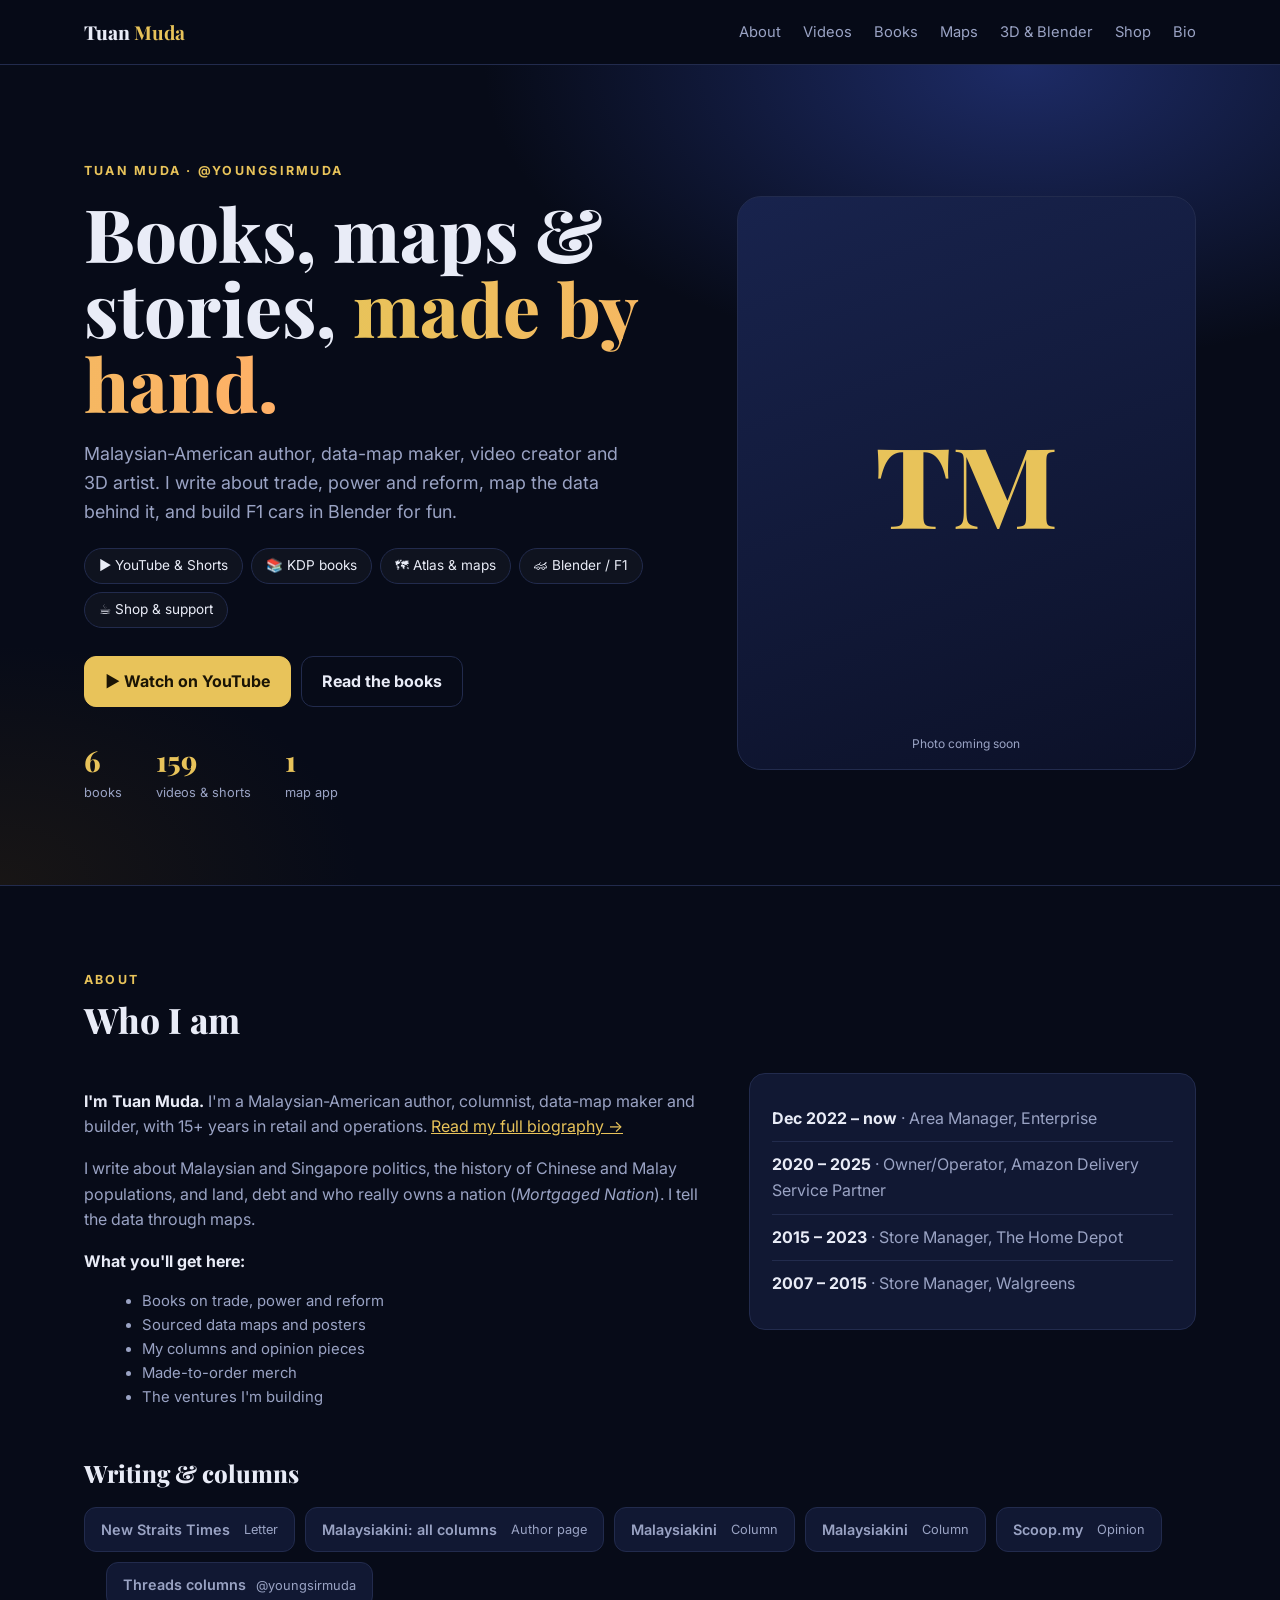
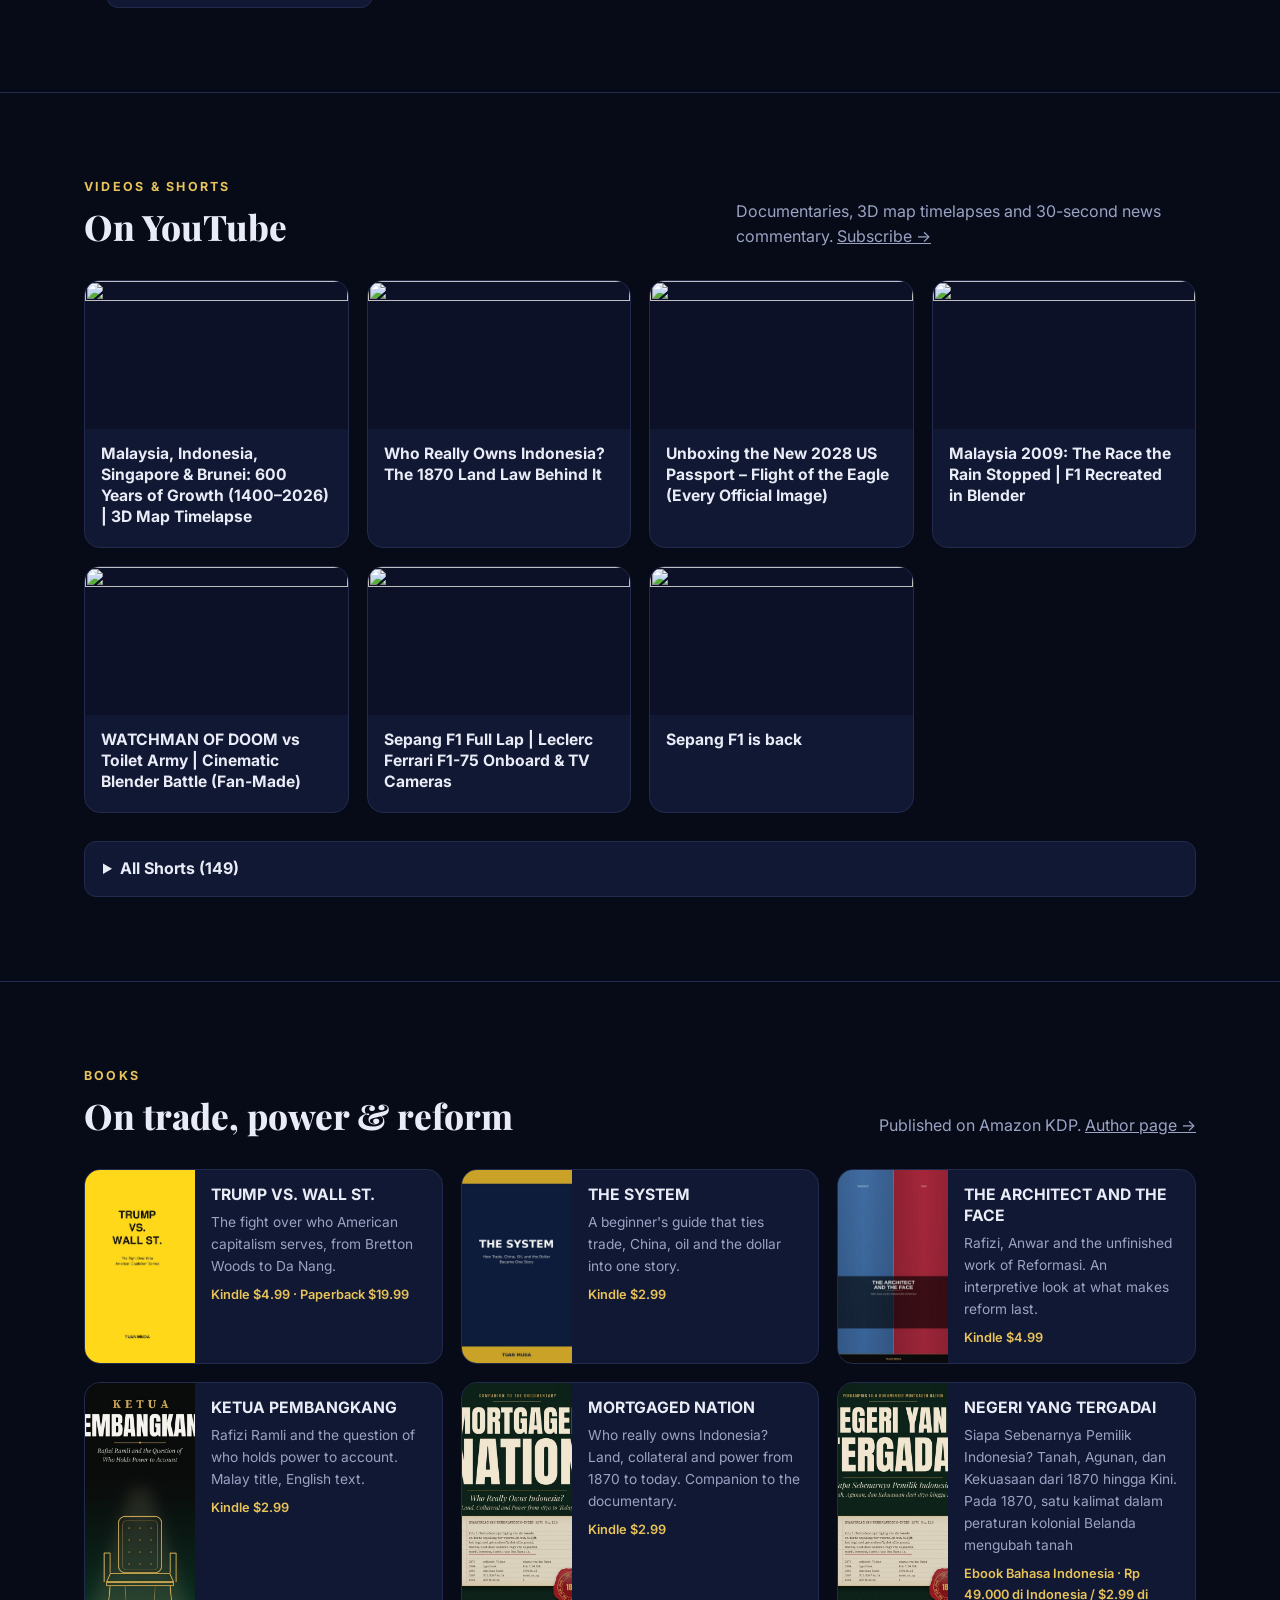
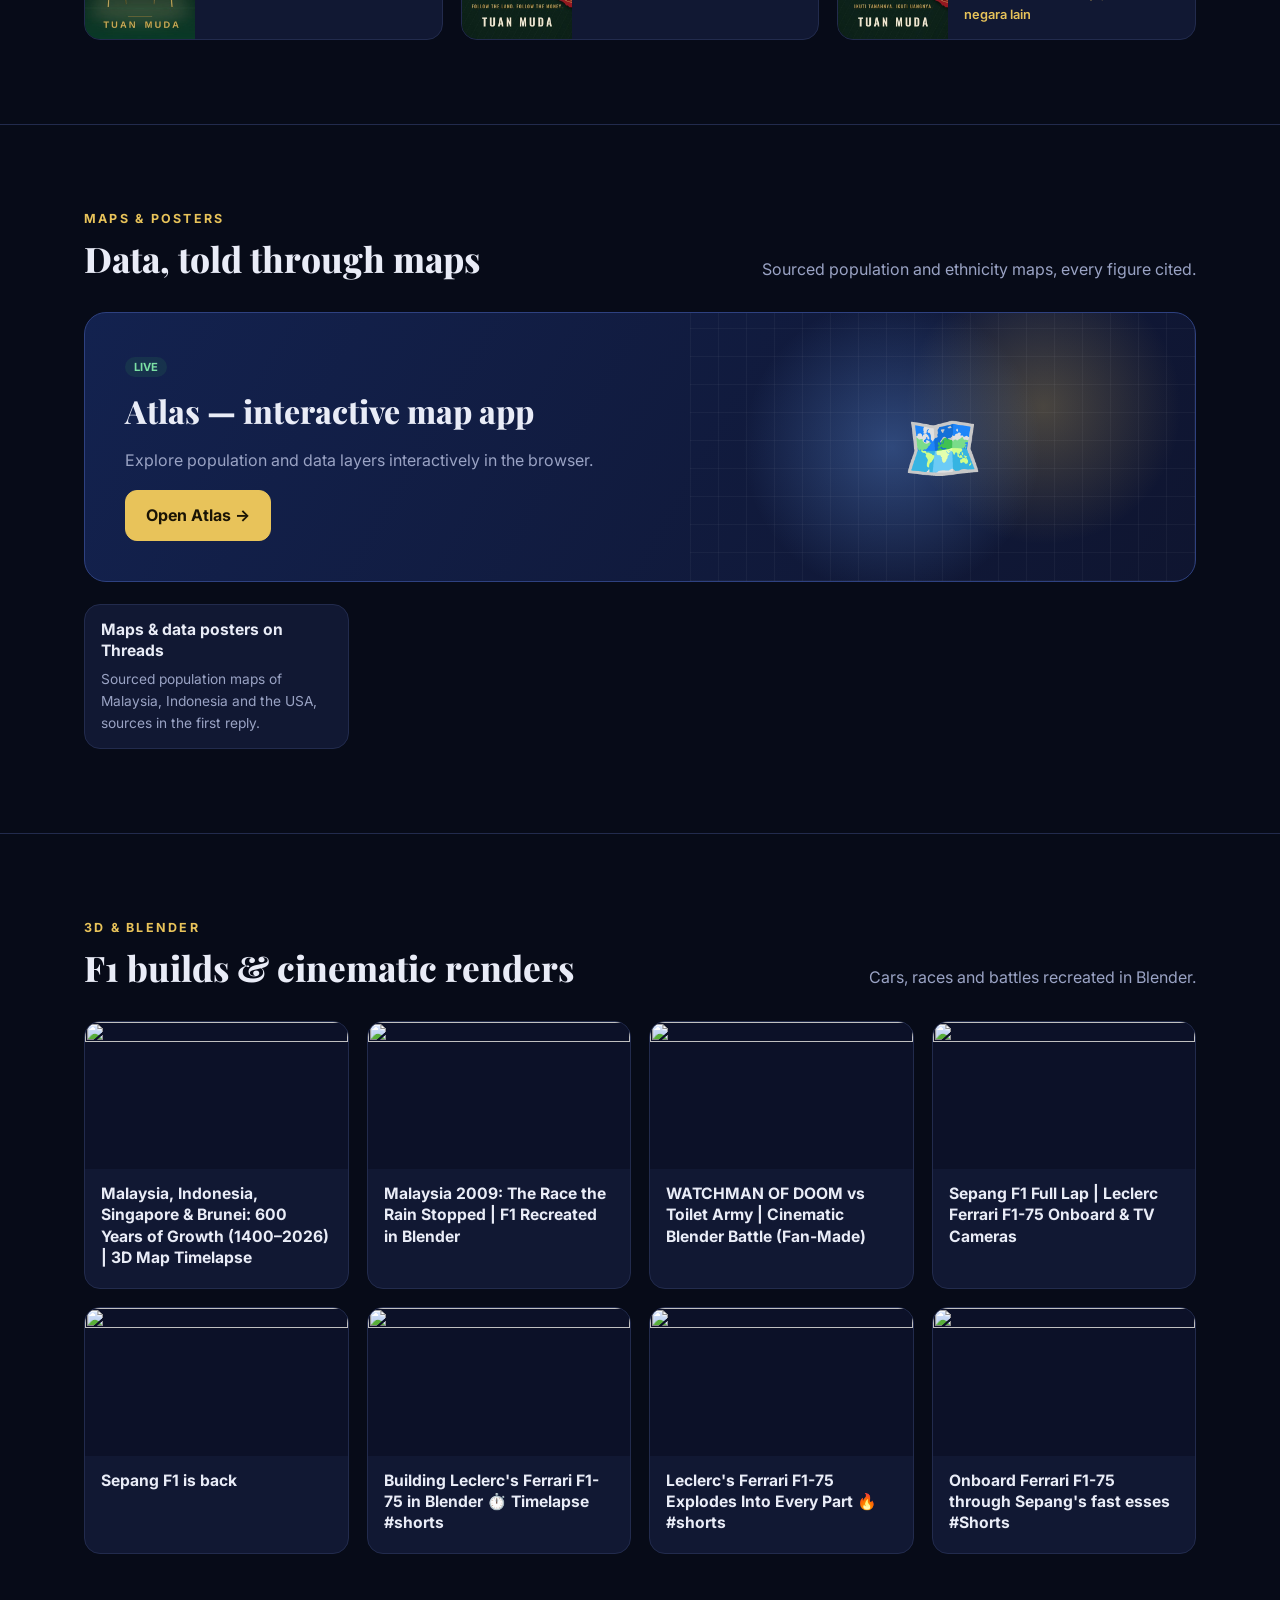
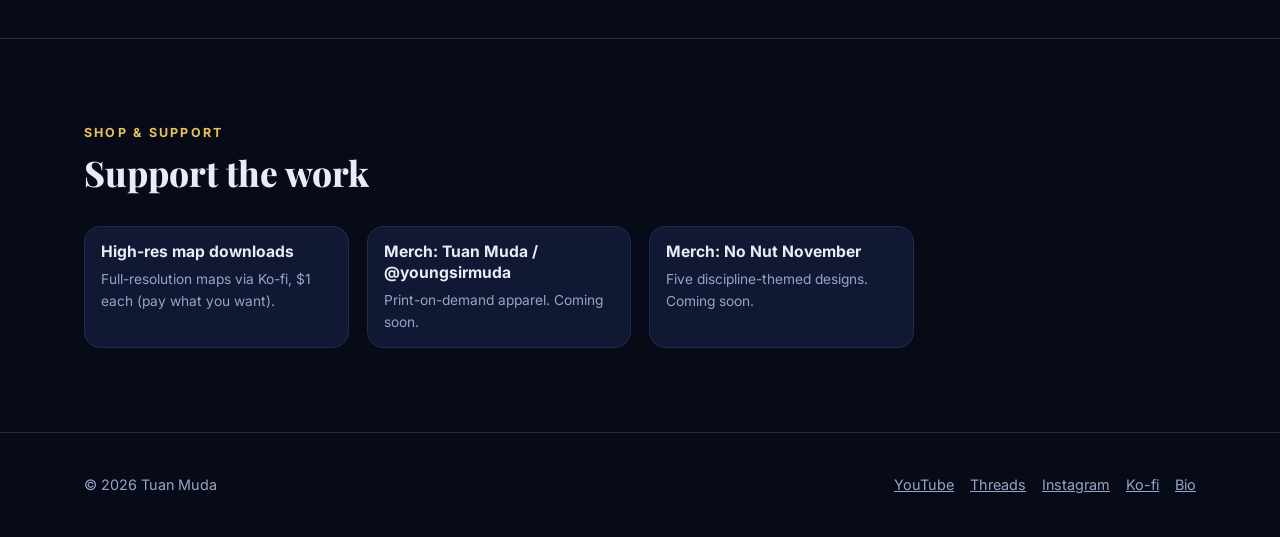
==== commit de5d905d: "Redesign landing page: data-driven portfolio (projects.json), About & press, Atlas featured" ====
--- a/index.html
+++ b/index.html
@@ -1,105 +1,61 @@
-<!DOCTYPE html>
-<html lang="en">
-<head>
-<meta charset="utf-8">
-<meta name="viewport" content="width=device-width, initial-scale=1, viewport-fit=cover">
-<title>Tuan Muda · Author, columnist, data-map maker &amp; builder</title>
-<meta name="description" content="Tuan Muda: Malaysian-American author, columnist and data-map maker. Books on trade, power and reform, sourced data maps, columns, merch and ventures.">
-<meta name="author" content="Tuan Muda">
-<link rel="canonical" href="https://mudagogo2021-beep.github.io/tuanmuda/">
-<meta name="theme-color" content="#0b1530">
-<meta property="og:type" content="website">
-<meta property="og:url" content="https://mudagogo2021-beep.github.io/tuanmuda/">
-<meta property="og:title" content="Tuan Muda">
-<meta property="og:description" content="Author, columnist, data-map maker and builder. Books, maps, columns, merch and ventures.">
-<meta property="og:image" content="https://mudagogo2021-beep.github.io/tuanmuda/img/og-image-v2.jpg">
-<meta property="og:image:width" content="1200"><meta property="og:image:height" content="630">
-<meta name="twitter:card" content="summary_large_image">
-<meta name="twitter:title" content="Tuan Muda">
-<meta name="twitter:description" content="Author, columnist, data-map maker and builder.">
-<meta name="twitter:image" content="https://mudagogo2021-beep.github.io/tuanmuda/img/og-image-v2.jpg">
-<script type="application/ld+json">{"@context":"https://schema.org","@type":"Person","name":"Tuan Muda","url":"https://mudagogo2021-beep.github.io/tuanmuda/","jobTitle":"Author and columnist","sameAs":["https://www.youtube.com/@Youngsirmuda","https://www.instagram.com/youngsirmuda/","https://www.threads.com/@youngsirmuda","https://ko-fi.com/youngsirmuda","https://www.linkedin.com/in/youngsirmuda","https://www.amazon.com/stores/Tuan-Muda/author/B0HJT7F5G6"]}</script>
-<link rel="preconnect" href="https://fonts.googleapis.com"><link rel="preconnect" href="https://fonts.gstatic.com" crossorigin>
-<link href="https://fonts.googleapis.com/css2?family=Playfair+Display:wght@600;700;800&family=Inter:wght@400;500;600;700&display=swap" rel="stylesheet">
+<!doctype html><html lang="en"><head><meta charset="utf-8"><meta name="viewport" content="width=device-width,initial-scale=1">
+<title>Tuan Muda — Books, Maps, Videos &amp; 3D</title><meta name="description" content="Portfolio of Tuan Muda (@youngsirmuda): books, data maps, Atlas map app, YouTube, Blender/F1 3D work.">
+<meta property="og:image" content="img/og-image-v2.jpg">
+<link rel="preconnect" href="https://fonts.googleapis.com"><link href="https://fonts.googleapis.com/css2?family=Inter:wght@400;500;700;800&family=Playfair+Display:wght@800&display=swap" rel="stylesheet">
 <style>
-:root{--navy:#0b1530;--navy2:#0f1c3f;--card:#13214a;--line:#24356b;--gold:#d4af37;--gold2:#f0d479;--text:#eef1fa;--mute:#a9b4d3;--serif:"Playfair Display",Georgia,serif;--sans:Inter,-apple-system,"Segoe UI",Roboto,Arial,sans-serif}
-*{box-sizing:border-box;margin:0;padding:0}html{scroll-behavior:smooth;-webkit-text-size-adjust:100%}
-body{font-family:var(--sans);background:var(--navy);color:var(--text);line-height:1.6}
-a{color:inherit}svg{width:20px;height:20px;fill:currentColor;flex:none}
-.c{max-width:1120px;margin:0 auto;padding:0 22px}
-.top{position:sticky;top:0;z-index:9;background:rgba(11,21,48,.86);backdrop-filter:blur(10px);border-bottom:1px solid var(--line)}
-.top .c{display:flex;align-items:center;gap:20px;height:62px}
-.brand{font:700 1.2rem var(--serif);text-decoration:none;display:flex;align-items:center;gap:10px}
-.mono{width:34px;height:34px;border-radius:50%;display:grid;place-items:center;font:700 .85rem var(--serif);color:var(--navy);background:linear-gradient(135deg,var(--gold2),var(--gold))}
-.menu{display:flex;gap:22px;margin-left:auto;font-size:.88rem;font-weight:500}.menu a{text-decoration:none;color:var(--mute)}.menu a:hover{color:var(--gold2)}
-.hero{padding:84px 0 70px;background:radial-gradient(900px 420px at 80% -10%,#1d2f6a 0,transparent 70%),radial-gradient(700px 400px at 0 110%,#162658 0,transparent 70%)}
-.hero .c{display:grid;grid-template-columns:1.35fr 1fr;gap:48px;align-items:center}
-.eyebrow{color:var(--gold);font-weight:600;letter-spacing:.18em;text-transform:uppercase;font-size:.78rem}
-.hero h1{font:800 clamp(2.6rem,6vw,4.4rem)/1.03 var(--serif);margin:14px 0 18px}
-.hero h1 em{font-style:normal;color:var(--gold2)}
-.lede{font-size:1.12rem;color:#d3daee;max-width:34em}
-.cta{display:flex;flex-wrap:wrap;gap:12px;margin-top:28px}
-.btn{display:inline-flex;align-items:center;justify-content:center;gap:8px;min-height:48px;padding:0 22px;border-radius:10px;text-decoration:none;font-weight:600;font-size:.95rem}
-.btn.gold{background:linear-gradient(180deg,var(--gold2),var(--gold));color:#111a38}.btn.ghost{border:1.5px solid var(--gold);color:var(--gold2)}
-.btn.sm{min-height:42px;font-size:.88rem;padding:0 14px;width:100%}
-.portrait{aspect-ratio:4/5;border-radius:22px;border:1px solid var(--line);background:linear-gradient(160deg,#1a2b5e,#0e1838);display:grid;place-items:center;position:relative;overflow:hidden;box-shadow:0 30px 60px rgba(0,0,0,.4)}
-.portrait .big{font:800 6rem var(--serif);background:linear-gradient(135deg,var(--gold2),var(--gold));-webkit-background-clip:text;color:transparent}
-.portrait small{position:absolute;bottom:14px;font-size:.72rem;color:var(--mute);opacity:.7}
-.stats{display:flex;gap:30px;margin-top:34px;flex-wrap:wrap}.stats b{display:block;font:700 1.6rem var(--serif);color:var(--gold2)}.stats span{font-size:.82rem;color:var(--mute)}
-section.s{padding:72px 0;border-top:1px solid var(--line)}section.s:nth-of-type(even){background:var(--navy2)}
-.sh{margin-bottom:34px}.sh h2{font:700 clamp(1.8rem,3.5vw,2.4rem) var(--serif);margin-top:6px}.sh p{color:var(--mute);margin-top:8px;max-width:40em}
-.about{display:grid;grid-template-columns:1.4fr 1fr;gap:40px;color:#d9dff0}.about>*{min-width:0}
-.about p+p{margin-top:14px}.about ul{margin-top:8px}
-.about .tl{list-style:none;border-left:2px solid var(--gold);padding-left:18px;margin:0;align-self:start}
-.about .tl li{margin-bottom:16px;font-size:.95rem}.about .tl b{display:block;color:var(--gold2);font-size:.8rem;letter-spacing:.06em}
+:root{--bg:#070b18;--card:#111833;--line:#222b4d;--tx:#e9ecf7;--mu:#9aa3c4;--au:#e8c35a;--ac:#6ea8ff}
+*{box-sizing:border-box}body{margin:0;background:var(--bg);color:var(--tx);font:16px/1.6 Inter,system-ui,sans-serif}
+a{color:inherit}.c{max-width:1160px;margin:auto;padding:0 24px}
+header{position:sticky;top:0;z-index:9;background:#070b18cc;backdrop-filter:blur(12px);border-bottom:1px solid var(--line)}
+header .c{display:flex;align-items:center;justify-content:space-between;height:64px}
+.logo{font:800 1.2rem 'Playfair Display';text-decoration:none}.logo b{color:var(--au)}
+nav a{color:var(--mu);text-decoration:none;margin-left:22px;font-size:.92rem}nav a:hover{color:var(--tx)}
+.hero{padding:96px 0 80px;background:radial-gradient(900px 500px at 80% 0,#1d2b66 0,transparent 60%),radial-gradient(600px 400px at 0 100%,#3a2a0f55 0,transparent 60%)}
+.hero .c{display:grid;grid-template-columns:1.3fr 1fr;gap:56px;align-items:center}
+.eb{color:var(--au);letter-spacing:.18em;font-size:.78rem;font-weight:700;text-transform:uppercase}
+h1{font:800 clamp(2.6rem,6vw,4.6rem)/1.02 'Playfair Display';margin:14px 0 20px}h1 span{background:linear-gradient(90deg,var(--au),#ffb067);-webkit-background-clip:text;color:transparent}
+.lead{color:var(--mu);font-size:1.12rem;max-width:560px}
+.tags{display:flex;flex-wrap:wrap;gap:8px;margin:22px 0 28px}.tags a{border:1px solid var(--line);border-radius:99px;padding:6px 14px;font-size:.85rem;text-decoration:none;background:#ffffff08}.tags a:hover{border-color:var(--au)}
+.btn{display:inline-flex;gap:8px;align-items:center;padding:12px 20px;border-radius:12px;font-weight:700;text-decoration:none;border:1px solid var(--line)}
+.btn.p{background:var(--au);color:#1a1405;border-color:var(--au)}.btn+.btn{margin-left:10px}
+.ph{aspect-ratio:4/5;border-radius:24px;border:1px solid var(--line);background:linear-gradient(160deg,#18234d,#0c1128);display:grid;place-items:center;position:relative;overflow:hidden}
+.ph b{font:800 7rem 'Playfair Display';color:var(--au)}.ph small{position:absolute;bottom:16px;color:var(--mu);font-size:.75rem}
+.stats{display:flex;gap:34px;margin-top:34px}.stats b{display:block;font:800 1.8rem 'Playfair Display';color:var(--au)}.stats span{color:var(--mu);font-size:.8rem}
+section.s{padding:84px 0;border-top:1px solid var(--line)}
+.sh{display:flex;justify-content:space-between;align-items:end;gap:20px;margin-bottom:30px;flex-wrap:wrap}
+h2{font:800 2.2rem 'Playfair Display';margin:6px 0 0}.sh p{color:var(--mu);margin:0;max-width:460px}
 .grid{display:grid;grid-template-columns:repeat(auto-fill,minmax(250px,1fr));gap:18px}
-.vc{background:var(--card);border:1px solid var(--line);border-radius:16px;padding:22px;display:flex;flex-direction:column;transition:transform .15s,border-color .15s}.vc:hover{transform:translateY(-3px);border-color:var(--gold)}
-.vh{display:flex;align-items:center;justify-content:space-between;margin-bottom:14px}
-.ic{width:42px;height:42px;border-radius:10px;display:grid;place-items:center;background:rgba(212,175,55,.12);color:var(--gold2)}
-.pill{display:inline-block;vertical-align:middle;margin-left:6px;font-size:.7rem;font-weight:600;letter-spacing:.06em;text-transform:uppercase;padding:4px 10px;border-radius:99px}.pill.live{background:rgba(80,200,120,.15);color:#7fe0a0}.pill.psoon{background:rgba(212,175,55,.12);color:var(--gold2)}
-.vc h3{font:700 1.15rem var(--serif)}.vc p{color:var(--mute);font-size:.92rem;margin-top:6px;flex:1}
-.tl2{margin-top:14px;color:var(--gold2);font-weight:600;font-size:.88rem;text-decoration:none}
-.books{display:grid;grid-template-columns:repeat(auto-fill,minmax(320px,1fr));gap:18px}
-.book{display:flex;gap:16px;background:var(--card);border:1px solid var(--line);border-radius:16px;padding:16px}
-.book img{width:110px;height:165px;object-fit:cover;border-radius:6px;box-shadow:0 8px 20px rgba(0,0,0,.5);flex:none}
-.info{display:flex;flex-direction:column;min-width:0;flex:1}.book h3{font:700 1.02rem/1.25 var(--serif)}
-.sub{color:var(--mute);font-size:.85rem;margin-top:4px}.price{color:var(--gold2);font-weight:600;font-size:.85rem;margin-top:6px}
-.btns{display:flex;flex-direction:column;gap:8px;margin-top:auto;padding-top:12px}
-.soon{display:flex;align-items:center;justify-content:center;min-height:42px;border-radius:10px;border:1.5px dashed var(--line);color:var(--gold2);font-weight:600;font-size:.85rem;text-align:center;padding:0 10px}
-.list{display:grid;grid-template-columns:repeat(auto-fill,minmax(300px,1fr));gap:12px}
-.list a{display:flex;align-items:center;justify-content:space-between;gap:12px;padding:16px 18px;background:var(--card);border:1px solid var(--line);border-radius:12px;text-decoration:none;font-weight:600}.list a span{color:var(--mute);font-weight:400;font-size:.85rem}.list a:hover{border-color:var(--gold)}
-.two{display:grid;grid-template-columns:1fr 1fr;gap:18px}
-.feat{background:var(--card);border:1px solid var(--line);border-radius:16px;padding:26px}.feat h3{font:700 1.3rem var(--serif)}.feat p{color:var(--mute);margin:8px 0 18px}
-.ph{font-size:.75rem;color:var(--mute);opacity:.6;margin-top:10px;font-style:italic}
-.socs{display:grid;grid-template-columns:repeat(auto-fill,minmax(220px,1fr));gap:14px}
-.soc{display:flex;align-items:center;gap:14px;padding:18px;background:var(--card);border:1px solid var(--line);border-radius:14px;text-decoration:none}.soc:hover{border-color:var(--gold)}.soc svg{width:26px;height:26px;color:var(--gold2)}.soc small{display:block;color:var(--mute)}
-footer{border-top:1px solid var(--line);padding:40px 0;color:var(--mute);font-size:.85rem}footer .c{display:flex;flex-wrap:wrap;gap:20px;align-items:center;justify-content:space-between}
-.fi{display:flex;gap:16px}.fi a:hover{color:var(--gold2)}
-@media(max-width:860px){.menu{display:none}.hero{padding:48px 0}.hero .c,.about,.two{grid-template-columns:1fr}.portrait{max-width:200px;order:-1;margin:0 auto}.about .tl{grid-column:auto;grid-row:auto}section.s{padding:54px 0}.books{grid-template-columns:1fr}}
-@media(max-width:380px){.book{flex-direction:column;align-items:center;text-align:center}}
-.vh{margin:2rem 0 1rem}.vg{display:grid;grid-template-columns:repeat(auto-fill,minmax(200px,1fr));gap:1rem;margin-top:1rem}.vc{display:block;text-decoration:none;color:inherit;border-radius:10px;overflow:hidden;background:rgba(127,127,127,.08)}.vc img{display:block;width:100%;height:auto;aspect-ratio:16/9;object-fit:cover}.vc span{display:block;padding:.6rem .7rem;font-size:.9rem;line-height:1.3}.vc:hover{opacity:.85}.vd{margin-top:2rem}.vd summary{cursor:pointer;font-weight:700;font-size:1.15rem}
-</style>
-</head>
-<body>
-<header class="top"><div class="c">
-<a class="brand" href="#top"><span class="mono">TM</span>Tuan Muda</a>
-<nav class="menu" aria-label="Main"><a href="#about">About</a><a href="#ventures">Ventures</a><a href="#books">Books</a><a href="#maps">Maps</a><a href="#merch">Merch</a><a href="#videos">Videos</a><a href="#links">Links</a><a href="biography.html">Biography</a><a href="#contact">Contact</a></nav>
-</div></header>
-<main id="top">
-<section class="hero"><div class="c">
-<div>
-<p class="eyebrow">Tuan Muda · @youngsirmuda</p>
-<h1>Trade, power &amp; reform, <em>told straight.</em></h1>
-<p class="lede">Malaysian-American author, columnist, data-map maker and builder. Books, sourced maps and columns on Malaysia, Singapore, Indonesia and the money behind them.</p>
-<div class="cta"><a class="btn gold" href="#books"><svg viewBox="0 0 24 24" aria-hidden="true"><path d="M4 3h11a3 3 0 0 1 3 3v15H7a3 3 0 0 1-3-3V3zm2 2v13a1 1 0 0 0 1 1h9V6a1 1 0 0 0-1-1H6zm2 2h6v2H8V7z"/></svg>Read the books</a><a class="btn ghost" href="https://www.youtube.com/@Youngsirmuda" rel="noopener"><svg viewBox="0 0 24 24" aria-hidden="true"><path d="M23 7.2a3 3 0 0 0-2.1-2.1C19 4.6 12 4.6 12 4.6s-7 0-8.9.5A3 3 0 0 0 1 7.2 31 31 0 0 0 .5 12a31 31 0 0 0 .5 4.8 3 3 0 0 0 2.1 2.1c1.9.5 8.9.5 8.9.5s7 0 8.9-.5a3 3 0 0 0 2.1-2.1c.4-1.6.5-4.8.5-4.8s0-3.2-.5-4.8zM9.7 15V9l5.8 3-5.8 3z"/></svg>Watch on YouTube</a><a class="btn ghost" href="https://mudagogo2021-beep.github.io/lena/" rel="noopener">Lena 🫧</a></div>
-<div class="stats"><div><b>6</b><span>books</span></div><div><b>15+</b><span>years leading retail &amp; ops</span></div><div><b>9</b><span>ventures</span></div></div>
-</div>
-<div class="portrait" role="img" aria-label="Tuan Muda monogram"><span class="big">TM</span><!-- PLACEHOLDER: replace with Muda's photo --><small>Photo coming soon</small></div>
-</div></section>
+.card{background:var(--card);border:1px solid var(--line);border-radius:16px;overflow:hidden;text-decoration:none;display:flex;flex-direction:column;transition:.2s}
+a.card:hover{transform:translateY(-3px);border-color:var(--au)}
+.card img{width:100%;aspect-ratio:16/9;object-fit:cover;display:block;background:#0c1128}
+.card .b{padding:14px 16px}.card h3{font-size:.98rem;margin:0 0 6px;line-height:1.35}.card p{color:var(--mu);font-size:.86rem;margin:0}
+.card .m{color:var(--au);font-size:.8rem;margin-top:8px;font-weight:600}
+.books .card{flex-direction:row}.books .card img{width:110px;aspect-ratio:2/3;flex:none}.books{grid-template-columns:repeat(auto-fill,minmax(340px,1fr))}
+.short img{aspect-ratio:9/16}.shorts{grid-template-columns:repeat(auto-fill,minmax(150px,1fr))}.shorts h3{font-size:.8rem}
+.feat{display:grid;grid-template-columns:1.2fr 1fr;gap:0;background:linear-gradient(120deg,#13224f,#0f1530);border:1px solid #2e4180;border-radius:22px;overflow:hidden;margin-bottom:22px}
+.feat .t{padding:40px}.feat h3{font:800 2rem 'Playfair Display';margin:10px 0}.feat p{color:var(--mu)}
+.mapart{background:repeating-linear-gradient(0deg,#ffffff0a 0 1px,transparent 1px 28px),repeating-linear-gradient(90deg,#ffffff0a 0 1px,transparent 1px 28px),radial-gradient(circle at 40% 50%,#6ea8ff55,transparent 45%),radial-gradient(circle at 70% 35%,#e8c35a44,transparent 35%);min-height:260px;display:grid;place-items:center;font-size:4rem}
+details{margin-top:28px}summary{cursor:pointer;font-weight:700;padding:14px 18px;border:1px solid var(--line);border-radius:12px;background:var(--card)}details[open] summary{margin-bottom:18px}
+.pill{font-size:.7rem;padding:3px 9px;border-radius:99px;background:#2a7a4a33;color:#7be0a4;font-weight:700}
+footer{padding:40px 0;color:var(--mu);border-top:1px solid var(--line);font-size:.9rem}footer .c{display:flex;justify-content:space-between;flex-wrap:wrap;gap:12px}footer a{margin-left:16px}
+@media(max-width:820px){.hero .c,.feat{grid-template-columns:1fr}nav{display:none}.hero{padding:56px 0}.ph{max-width:320px}.books{grid-template-columns:1fr}.btn+.btn{margin:10px 0 0}}
+.about{display:grid;grid-template-columns:1.4fr 1fr;gap:40px;color:var(--mu)}.about b{color:var(--tx)}.about a{color:var(--au)}
+.tl{list-style:none;margin:0;padding:22px;border:1px solid var(--line);border-radius:16px;background:var(--card)}.tl li{padding:10px 0;border-bottom:1px solid var(--line)}.tl li:last-child{border:0}
+.press{display:flex;flex-wrap:wrap;gap:10px}.press a{border:1px solid var(--line);background:var(--card);border-radius:12px;padding:10px 16px;text-decoration:none;font-weight:600;font-size:.9rem}.press .btn{margin:0}.tl{align-self:start}.press a:hover{border-color:var(--au)}.press span{color:var(--mu);font-weight:400;margin-left:6px;font-size:.8rem}
+@media(max-width:820px){.about{grid-template-columns:1fr}}
+</style></head><body>
+<header><div class="c"><a class="logo" href="#">Tuan <b>Muda</b></a><nav><a href="#about">About</a><a href="#videos">Videos</a><a href="#books">Books</a><a href="#maps">Maps</a><a href="#3d">3D &amp; Blender</a><a href="#shop">Shop</a><a href="biography.html">Bio</a></nav></div></header>
+<section class="hero"><div class="c"><div>
+<div class="eb">Tuan Muda · @youngsirmuda</div>
+<h1>Books, maps &amp; stories, <span>made by hand.</span></h1>
+<p class="lead">Malaysian-American author, data-map maker, video creator and 3D artist. I write about trade, power and reform, map the data behind it, and build F1 cars in Blender for fun.</p>
+<div class="tags"><a href="#videos">▶ YouTube &amp; Shorts</a><a href="#books">📚 KDP books</a><a href="#maps">🗺 Atlas &amp; maps</a><a href="#3d">🏎 Blender / F1</a><a href="#shop">☕ Shop &amp; support</a></div>
+<a class="btn p" href="https://www.youtube.com/@Youngsirmuda" rel="noopener">▶ Watch on YouTube</a><a class="btn" href="https://www.amazon.com/stores/Tuan-Muda/author/B0HJT7F5G6" rel="noopener">Read the books</a>
+<div class="stats"><div><b id="n-books">6</b><span>books</span></div><div><b id="n-vid">159</b><span>videos &amp; shorts</span></div><div><b>1</b><span>map app</span></div></div>
+</div><div class="ph"><b>TM</b><small>Photo coming soon</small></div></div></section>
 
-<section class="s" id="about"><div class="c">
-<div class="sh"><p class="eyebrow">About</p><h2>Who I am</h2></div>
-<section class="about" aria-label="About"><div>
+<section class="s" id="about"><div class="c"><div class="sh"><div><div class="eb">About</div><h2>Who I am</h2></div></div>
+<div class="about"><div>
   <p><b>I'm Tuan Muda.</b> I'm a Malaysian-American author, columnist, data-map maker and builder, with 15+ years in retail and operations. <a href="biography.html">Read my full biography →</a></p>
   <p>I write about Malaysian and Singapore politics, the history of Chinese and Malay populations, and land, debt and who really owns a nation (<i>Mortgaged Nation</i>). I tell the data through maps.</p>
   <p><b>What you'll get here:</b></p>
@@ -118,120 +74,45 @@
     <li><b>2007 – 2015</b> · Store Manager, Walgreens</li>
   </ul>
   
-</section>
-</div></section>
-
-<section class="s" id="ventures"><div class="c">
-<div class="sh"><p class="eyebrow">Ventures</p><h2>What I'm building</h2><p>Everything here is made to order — no inventory, no waste.</p></div>
-<div class="grid"><article class="vc"><div class="vh"><span class="ic"><svg viewBox="0 0 24 24" aria-hidden="true"><path d="M4 3h11a3 3 0 0 1 3 3v15H7a3 3 0 0 1-3-3V3zm2 2v13a1 1 0 0 0 1 1h9V6a1 1 0 0 0-1-1H6zm2 2h6v2H8V7z"/></svg></span><span class="pill live">Live</span></div><h3>Kindle books</h3><p>Nonfiction on trade, power and reform: six titles on Amazon, from $2.99.</p><a class="tl2" href="#books" rel="noopener">See the books →</a></article><article class="vc"><div class="vh"><span class="ic"><svg viewBox="0 0 24 24" aria-hidden="true"><path d="M3 17.2V21h3.8L17.8 9.9l-3.7-3.7L3 17.2zM20.7 7a1 1 0 0 0 0-1.4l-2.3-2.3a1 1 0 0 0-1.4 0l-1.8 1.8 3.7 3.7L20.7 7z"/></svg></span><span class="pill live">Live</span></div><h3>Threads columns</h3><p>Commentary on Malaysian and Singapore politics and Chinese population history.</p><a class="tl2" href="https://www.threads.com/@youngsirmuda" rel="noopener">Read on Threads →</a></article><article class="vc"><div class="vh"><span class="ic"><svg viewBox="0 0 24 24" aria-hidden="true"><path d="M3 5h13a1 1 0 0 1 1 1v3.5l4-3v11l-4-3V18a1 1 0 0 1-1 1H3a1 1 0 0 1-1-1V6a1 1 0 0 1 1-1z"/></svg></span><span class="pill live">Live</span></div><h3>YouTube Shorts &amp; documentaries</h3><p>30-second news commentary Shorts and the <i>Mortgaged Nation</i> documentary.</p><a class="tl2" href="https://www.youtube.com/@Youngsirmuda" rel="noopener">Watch on YouTube →</a></article><article class="vc"><div class="vh"><span class="ic"><svg viewBox="0 0 24 24" aria-hidden="true"><path d="M9 3 3 5v16l6-2 6 2 6-2V3l-6 2-6-2zm1 2.4 4 1.3v12l-4-1.3v-12z"/></svg></span><span class="pill live">Live</span></div><h3>Ko-fi data maps</h3><p>High-resolution versions of my sourced data maps, from $1.</p><a class="tl2" href="https://ko-fi.com/youngsirmuda" rel="noopener">Ko-fi page →</a></article><article class="vc"><div class="vh"><span class="ic"><svg viewBox="0 0 24 24" aria-hidden="true"><path d="M8 3 3 6l2 4 2-1v12h10V9l2 1 2-4-5-3c-.5 1.5-2 2.5-4 2.5S8.5 4.5 8 3z"/></svg></span><span class="pill psoon">Coming soon</span></div><h3>Tuan Muda merch</h3><p>@youngsirmuda apparel, printed to order.</p></article><article class="vc"><div class="vh"><span class="ic"><svg viewBox="0 0 24 24" aria-hidden="true"><path d="M8 3 3 6l2 4 2-1v12h10V9l2 1 2-4-5-3c-.5 1.5-2 2.5-4 2.5S8.5 4.5 8 3z"/></svg></span><span class="pill psoon">Coming soon</span></div><h3>No Nut November</h3><p>A discipline-themed apparel drop and daily Shorts, printed to order.</p></article><article class="vc"><div class="vh"><span class="ic"><svg viewBox="0 0 24 24" aria-hidden="true"><path d="M7 2h10v3H7V2zm-1 4h12a1 1 0 0 1 1 1v13a2 2 0 0 1-2 2H7a2 2 0 0 1-2-2V7a1 1 0 0 1 1-1zm2 5v6h8v-6H8z"/></svg></span><span class="pill psoon">Coming soon</span></div><h3>Hang Time tallow</h3><p>Dry-aged beef tallow, made to order in small batches.</p></article><article class="vc"><div class="vh"><span class="ic"><svg viewBox="0 0 24 24" aria-hidden="true"><path d="M12 4a8 8 0 0 0-8 8v2h16v-2a8 8 0 0 0-8-8zM3 16h18v3H3v-3z"/></svg></span><span class="pill psoon">Coming soon</span></div><h3>The “faaah” button</h3><p>A sound button, made to order.</p></article><article class="vc"><div class="vh"><span class="ic"><svg viewBox="0 0 24 24" aria-hidden="true"><path d="M12 3 2 11h3v9h5v-6h4v6h5v-9h3L12 3z"/></svg></span><span class="pill psoon">Coming soon</span></div><h3>Install Leads</h3><p>Connecting homeowners with trusted floor and cabinet installers, built on 8 years running Home Depot stores.</p></article></div>
-</div></section>
-
-<section class="s" id="books"><div class="c">
-<div class="sh"><p class="eyebrow">Books</p><h2>On trade, power &amp; reform</h2><p>Kindle from $2.99.</p></div>
-<div class="books"><article class="book">
-  <img src="img/trump-vs-wall-st.jpg" alt="Cover of TRUMP VS. WALL ST." width="104" height="156" loading="eager">
-  <div class="info">
-    <h3>TRUMP VS. WALL ST.</h3>
-    <p class="sub">The fight over who American capitalism serves, from Bretton Woods to Da Nang.</p>
-    <p class="price">Kindle $4.99 · Paperback $19.99</p>
-    <div class="btns">
-      <a class="btn gold sm" href="https://www.amazon.com/dp/B0HJCZXMFP" rel="noopener">Kindle on Amazon</a>
-      <a class="btn ghost sm" href="https://www.amazon.com/dp/B0HJBBTVBR" rel="noopener">Paperback on Amazon</a>
-    </div>
-  </div>
-</article><article class="book">
-  <img src="img/the-system.jpg" alt="Cover of THE SYSTEM" width="104" height="156" loading="lazy">
-  <div class="info">
-    <h3>THE SYSTEM</h3>
-    <p class="sub">A beginner's guide that ties trade, China, oil and the dollar into one story.</p>
-    <p class="price">Kindle $2.99</p>
-    <div class="btns"><a class="btn gold sm" href="https://www.amazon.com/dp/B0HJBL7PJ5" rel="noopener">Get it on Amazon</a></div>
-  </div>
-</article><article class="book">
-  <img src="img/the-architect-and-the-face.jpg" alt="Cover of THE ARCHITECT AND THE FACE" width="104" height="156" loading="lazy">
-  <div class="info">
-    <h3>THE ARCHITECT AND THE FACE</h3>
-    <p class="sub">Rafizi, Anwar and the unfinished work of Reformasi. An interpretive look at what makes reform last.</p>
-    <p class="price">Kindle $4.99</p>
-    <div class="btns"><a class="btn gold sm" href="https://www.amazon.com/dp/B0HJF8GL6X" rel="noopener">Get it on Amazon</a></div>
-  </div>
-</article><article class="book">
-  <img src="img/ketua-pembangkang.jpg" alt="Cover of KETUA PEMBANGKANG" width="104" height="156" loading="lazy">
-  <div class="info">
-    <h3>KETUA PEMBANGKANG</h3>
-    <p class="sub">Rafizi Ramli and the question of who holds power to account. Malay title, English text.</p>
-    <p class="price">Kindle $2.99</p>
-    <div class="btns"><a class="btn gold sm" href="https://www.amazon.com/dp/B0HN946GYZ" rel="noopener">Get it on Amazon</a></div>
-  </div>
-</article><article class="book">
-  <img src="img/mortgaged-nation.jpg" alt="Cover of MORTGAGED NATION" width="104" height="156" loading="lazy">
-  <div class="info">
-    <h3>MORTGAGED NATION</h3>
-    <p class="sub">Who really owns Indonesia? Land, collateral and power from 1870 to today. Companion to the documentary.</p>
-    <p class="price">Kindle $2.99</p>
-    <div class="btns">
-      <a class="btn gold sm" href="https://www.amazon.com/dp/B0HNF1RVQ4" rel="noopener">Get it on Amazon</a>
-      <a class="btn ghost sm" href="https://youtu.be/VhpT7OQuayk" rel="noopener">Watch the documentary</a>
-    </div>
-  </div>
-</article><article class="book" lang="id">
-  <img src="img/negeri-yang-tergadai.jpg" alt="Sampul NEGERI YANG TERGADAI" width="104" height="156" loading="lazy">
-  <div class="info">
-    <h3>NEGERI YANG TERGADAI</h3>
-    <p class="sub">Siapa Sebenarnya Pemilik Indonesia? Tanah, Agunan, dan Kekuasaan dari 1870 hingga Kini. Pada 1870, satu kalimat dalam peraturan kolonial Belanda mengubah tanah Indonesia menjadi agunan. Buku ini menelusuri kalimat itu hingga hari ini.</p>
-    <p class="price">Ebook Bahasa Indonesia · Rp 49.000 di Indonesia / $2.99 di negara lain</p>
-    <div class="btns">
-      <p><a class="btn" href="https://www.amazon.com/stores/Tuan-Muda/author/B0HJT7F5G6" rel="noopener">See all my books on Amazon <span>Author page</span></a></p>
-      <p class="soon" id="play-books-soon">Segera hadir di Google Play Books</p>
-      <a class="btn ghost sm" href="https://youtu.be/VhpT7OQuayk" rel="noopener">Tonton dokumenternya</a>
-    </div>
-  </div>
-</article></div>
-<div class="sh" style="margin:46px 0 18px"><h2 style="font-size:1.5rem">Writing &amp; columns</h2></div>
-<nav class="list" aria-label="Articles and columns">
+</div>
+<h3 style="font:800 1.5rem 'Playfair Display';margin:48px 0 18px">Writing &amp; columns</h3>
+<nav class="press" aria-label="Articles and columns">
   <a class="btn" href="https://www.nst.com.my/opinion/letters/2023/04/900492/need-proceed-dedollarisation-caution" rel="noopener">New Straits Times <span>Letter</span></a>
   <a class="btn" href="https://m.malaysiakini.com/en/author/Tuan%2520Muda" rel="noopener">Malaysiakini: all columns <span>Author page</span></a>
   <a class="btn" href="https://m.malaysiakini.com/columns/720810" rel="noopener">Malaysiakini <span>Column</span></a>
   <a class="btn" href="https://m.malaysiakini.com/columns/722255" rel="noopener">Malaysiakini <span>Column</span></a>
   <a class="btn" href="https://www.scoop.my/opinion-analysis/241805/debunking-the-myth-of-singapores-rise-tuan-muda/" rel="noopener">Scoop.my <span>Opinion</span></a>
-<a href="https://www.threads.com/@youngsirmuda" rel="noopener">Threads columns <span>@youngsirmuda</span></a></nav>
-</div></section>
+<a href="https://www.threads.com/@youngsirmuda" rel="noopener">Threads columns <span>@youngsirmuda</span></a></nav></div></section>
 
-<section class="s" id="maps"><div class="c">
-<div class="sh"><p class="eyebrow">Maps &amp; posters</p><h2>Data, told through maps</h2><p>Sourced population maps of Malaysia, Indonesia and the USA by ethnicity, plus data posters, with every figure sourced.</p></div>
-<div class="two"><div class="feat"><h3>See the latest maps</h3><p>New maps and posters are posted on Threads, with sources in the first reply.</p><a class="btn ghost" href="https://www.threads.com/@youngsirmuda" rel="noopener"><svg viewBox="0 0 24 24" aria-hidden="true"><path d="M17.2 11.1c-.1 0-.2-.1-.3-.1-.2-3-1.8-4.7-4.6-4.7-1.7 0-3.1.7-3.9 2l1.5 1c.6-.9 1.6-1.1 2.4-1.1 1 0 1.7.3 2.1.8.3.4.5.9.6 1.5-.8-.1-1.7-.2-2.6-.1-2.6.2-4.3 1.7-4.2 3.8.1 2.1 2 3.4 4.2 3.3 2.9-.2 4.2-2.4 4.4-4.7.8.5 1.2 1.2 1.4 2 .4 1.4-.4 3.7-3.9 4-3.6.3-6.6-1.4-6.6-7.2 0-5.4 2.9-7.4 6.4-7.3 2.6 0 4.6 1.2 5.6 3.5l1.7-.6C20.3 4.2 17.6 2.6 14.4 2.5 9.7 2.4 6 5.2 6 11.6 6 18.3 9.7 21.6 14.2 21.5c4.6-.1 6.3-3.1 5.8-5.7-.3-1.8-1.3-3.5-2.8-4.7zm-4.1 4.4c-1.2.1-2.4-.5-2.4-1.5 0-.8.6-1.7 2.6-1.8.8 0 1.5 0 2.2.1-.2 2.5-1.3 3.1-2.4 3.2z"/></svg>Follow on Threads</a></div>
-<div class="feat"><h3>High-res copies <span class="pill live">Live</span></h3><p>Full-resolution map downloads via Ko-fi, $1 each (pay what you want).</p><a class="btn ghost" href="https://ko-fi.com/youngsirmuda" rel="noopener"><svg viewBox="0 0 24 24" aria-hidden="true"><path d="M3 5h15a4 4 0 0 1 0 8h-1v1a5 5 0 0 1-5 5H8a5 5 0 0 1-5-5V5zm14 2v4h1a2 2 0 0 0 0-4h-1zm-7.5 2.2C8.4 8 6.5 8.7 6.8 10.6c.3 1.6 3.2 3.7 3.2 3.7s2.9-2.1 3.2-3.7c.3-1.9-1.6-2.6-2.7-1.4l-.5.5-.5-.5z"/></svg>Ko-fi</a></div></div>
-<p class="ph">Map gallery coming soon.</p>
-</div></section>
+<section class="s" id="videos"><div class="c"><div class="sh"><div><div class="eb">Videos &amp; Shorts</div><h2>On YouTube</h2></div><p>Documentaries, 3D map timelapses and 30-second news commentary. <a href="https://www.youtube.com/@Youngsirmuda" rel="noopener">Subscribe →</a></p></div>
+<div class="grid" id="g-videos"></div>
+<details><summary>All Shorts (<span id="n-shorts"></span>)</summary><div class="grid shorts" id="g-shorts"></div></details></div></section>
 
-<section class="s" id="merch"><div class="c">
-<div class="sh"><p class="eyebrow">Merch</p><h2>Printed when you order</h2></div>
-<div class="two"><div class="feat"><h3>Tuan Muda / @youngsirmuda <span class="pill psoon">Coming soon</span></h3><p>Apparel for readers and followers.</p></div>
-<div class="feat"><h3>No Nut November <span class="pill psoon">Coming soon</span></h3><p>Five discipline-themed designs: tees, a crewneck and a hoodie.</p></div></div>
-<p class="ph">Store link coming soon.</p>
-</div></section>
+<section class="s" id="books"><div class="c"><div class="sh"><div><div class="eb">Books</div><h2>On trade, power &amp; reform</h2></div><p>Published on Amazon KDP. <a href="https://www.amazon.com/stores/Tuan-Muda/author/B0HJT7F5G6" rel="noopener">Author page →</a></p></div>
+<div class="grid books" id="g-books"></div></div></section>
 
-<section class="s" id="videos"><div class="c">
-<div class="sh"><p class="eyebrow">Videos</p><h2>Shorts &amp; documentaries</h2></div>
-<div class="two"><div class="feat"><h3>Mortgaged Nation</h3><p>The documentary: who really owns Indonesia, from 1870 to today.</p><a class="btn gold" href="https://youtu.be/VhpT7OQuayk" rel="noopener"><svg viewBox="0 0 24 24" aria-hidden="true"><path d="M23 7.2a3 3 0 0 0-2.1-2.1C19 4.6 12 4.6 12 4.6s-7 0-8.9.5A3 3 0 0 0 1 7.2 31 31 0 0 0 .5 12a31 31 0 0 0 .5 4.8 3 3 0 0 0 2.1 2.1c1.9.5 8.9.5 8.9.5s7 0 8.9-.5a3 3 0 0 0 2.1-2.1c.4-1.6.5-4.8.5-4.8s0-3.2-.5-4.8zM9.7 15V9l5.8 3-5.8 3z"/></svg>Watch the documentary</a></div>
-<div class="feat"><h3>YouTube channel</h3><p>30-second news commentary Shorts and longer documentaries.</p><a class="btn ghost" href="https://www.youtube.com/@Youngsirmuda" rel="noopener"><svg viewBox="0 0 24 24" aria-hidden="true"><path d="M23 7.2a3 3 0 0 0-2.1-2.1C19 4.6 12 4.6 12 4.6s-7 0-8.9.5A3 3 0 0 0 1 7.2 31 31 0 0 0 .5 12a31 31 0 0 0 .5 4.8 3 3 0 0 0 2.1 2.1c1.9.5 8.9.5 8.9.5s7 0 8.9-.5a3 3 0 0 0 2.1-2.1c.4-1.6.5-4.8.5-4.8s0-3.2-.5-4.8zM9.7 15V9l5.8 3-5.8 3z"/></svg>Subscribe</a></div></div>
+<section class="s" id="maps"><div class="c"><div class="sh"><div><div class="eb">Maps &amp; Posters</div><h2>Data, told through maps</h2></div><p>Sourced population and ethnicity maps, every figure cited.</p></div>
+<div id="g-feat"></div><div class="grid" id="g-maps"></div></div></section>
 
-<h3 class="vh">Videos (7)</h3>
-<div class="vg"><a class="vc" href="https://youtu.be/iG4F_znc5Cc" rel="noopener"><img src="https://i.ytimg.com/vi/iG4F_znc5Cc/hqdefault.jpg" alt="" loading="lazy" width="480" height="360"><span>Malaysia, Indonesia, Singapore &amp; Brunei: 600 Years of Growth (1400–2026) | 3D Map Timelapse</span></a><a class="vc" href="https://youtu.be/VhpT7OQuayk" rel="noopener"><img src="https://i.ytimg.com/vi/VhpT7OQuayk/hqdefault.jpg" alt="" loading="lazy" width="480" height="360"><span>Who Really Owns Indonesia? The 1870 Land Law Behind It</span></a><a class="vc" href="https://youtu.be/tAOSo8AAesw" rel="noopener"><img src="https://i.ytimg.com/vi/tAOSo8AAesw/hqdefault.jpg" alt="" loading="lazy" width="480" height="360"><span>Unboxing the New 2028 US Passport – Flight of the Eagle (Every Official Image)</span></a><a class="vc" href="https://youtu.be/J0sCClD9oSY" rel="noopener"><img src="https://i.ytimg.com/vi/J0sCClD9oSY/hqdefault.jpg" alt="" loading="lazy" width="480" height="360"><span>Malaysia 2009: The Race the Rain Stopped | F1 Recreated in Blender</span></a><a class="vc" href="https://youtu.be/TQ4fvhdc5jg" rel="noopener"><img src="https://i.ytimg.com/vi/TQ4fvhdc5jg/hqdefault.jpg" alt="" loading="lazy" width="480" height="360"><span>WATCHMAN OF DOOM vs Toilet Army | Cinematic Blender Battle (Fan-Made)</span></a><a class="vc" href="https://youtu.be/d_FoOPOZe3o" rel="noopener"><img src="https://i.ytimg.com/vi/d_FoOPOZe3o/hqdefault.jpg" alt="" loading="lazy" width="480" height="360"><span>Sepang F1 Full Lap | Leclerc Ferrari F1-75 Onboard &amp; TV Cameras</span></a><a class="vc" href="https://youtu.be/qd4eUxmSDoA" rel="noopener"><img src="https://i.ytimg.com/vi/qd4eUxmSDoA/hqdefault.jpg" alt="" loading="lazy" width="480" height="360"><span>Sepang F1 is back</span></a></div>
-<details class="vd"><summary>Shorts (152)</summary>
-<div class="vg"><a class="vc" href="https://www.youtube.com/shorts/VzvbHXHBhzo" rel="noopener"><img src="https://i.ytimg.com/vi/VzvbHXHBhzo/hqdefault.jpg" alt="" loading="lazy" width="480" height="360"><span>What&#x27;s the world&#x27;s second language?</span></a><a class="vc" href="https://www.youtube.com/shorts/bT_g575Sf_4" rel="noopener"><img src="https://i.ytimg.com/vi/bT_g575Sf_4/hqdefault.jpg" alt="" loading="lazy" width="480" height="360"><span>Learjet N722BD: what we know the day after the Greenacres crash</span></a><a class="vc" href="https://www.youtube.com/shorts/Mo7VRFUoC3k" rel="noopener"><img src="https://i.ytimg.com/vi/Mo7VRFUoC3k/hqdefault.jpg" alt="" loading="lazy" width="480" height="360"><span>Day 2 of No Nut November: I found out it started as a joke 💀 #NNN #shorts</span></a><a class="vc" href="https://www.youtube.com/shorts/h34TMaObVyU" rel="noopener"><img src="https://i.ytimg.com/vi/h34TMaObVyU/hqdefault.jpg" alt="" loading="lazy" width="480" height="360"><span>35,000 ft to the ground in 2 minutes: Learjet crash in Florida #shorts</span></a><a class="vc" href="https://www.youtube.com/shorts/O_I3-nMC4cE" rel="noopener"><img src="https://i.ytimg.com/vi/O_I3-nMC4cE/hqdefault.jpg" alt="" loading="lazy" width="480" height="360"><span>Day 1 of No Nut November went exactly as planned 💀 #NNN #shorts</span></a><a class="vc" href="https://www.youtube.com/shorts/OkonISYk33w" rel="noopener"><img src="https://i.ytimg.com/vi/OkonISYk33w/hqdefault.jpg" alt="" loading="lazy" width="480" height="360"><span>Where do South Africa&#x27;s Indians live? 🇿🇦 #shorts #maps</span></a><a class="vc" href="https://www.youtube.com/shorts/l0j4fnWyxTc" rel="noopener"><img src="https://i.ytimg.com/vi/l0j4fnWyxTc/hqdefault.jpg" alt="" loading="lazy" width="480" height="360"><span>Where do Chinese Indonesians (Tionghoa) live? 🇮🇩 #shorts</span></a><a class="vc" href="https://www.youtube.com/shorts/sgIgdcNPTq4" rel="noopener"><img src="https://i.ytimg.com/vi/sgIgdcNPTq4/hqdefault.jpg" alt="" loading="lazy" width="480" height="360"><span>Where do the Malays of the Malay Peninsula &amp; northern Borneo live? 🇲🇾 #shorts</span></a><a class="vc" href="https://www.youtube.com/shorts/TWebHiTOZ1k" rel="noopener"><img src="https://i.ytimg.com/vi/TWebHiTOZ1k/hqdefault.jpg" alt="" loading="lazy" width="480" height="360"><span>Who helps pay for private school in your state? 🎓 #shorts</span></a><a class="vc" href="https://www.youtube.com/shorts/L6OuqBJDqOU" rel="noopener"><img src="https://i.ytimg.com/vi/L6OuqBJDqOU/hqdefault.jpg" alt="" loading="lazy" width="480" height="360"><span>Where Hispanic &amp; Latino Americans Actually Live 🗺️ #shorts</span></a><a class="vc" href="https://www.youtube.com/shorts/FWgvasPhQvg" rel="noopener"><img src="https://i.ytimg.com/vi/FWgvasPhQvg/hqdefault.jpg" alt="" loading="lazy" width="480" height="360"><span>Where Black Americans Actually Live 🗺️ #shorts</span></a><a class="vc" href="https://www.youtube.com/shorts/iHbr85_xO-U" rel="noopener"><img src="https://i.ytimg.com/vi/iHbr85_xO-U/hqdefault.jpg" alt="" loading="lazy" width="480" height="360"><span>Where the Chinese of the Malay Peninsula &amp; Borneo live 🗺️ #shorts</span></a><a class="vc" href="https://www.youtube.com/shorts/5yHmLh6rhGA" rel="noopener"><img src="https://i.ytimg.com/vi/5yHmLh6rhGA/hqdefault.jpg" alt="" loading="lazy" width="480" height="360"><span>Where do America&#x27;s Amish actually live? 🐴 #shorts</span></a><a class="vc" href="https://www.youtube.com/shorts/olAvX_NlBOY" rel="noopener"><img src="https://i.ytimg.com/vi/olAvX_NlBOY/hqdefault.jpg" alt="" loading="lazy" width="480" height="360"><span>Which party bailed out the most? 🇺🇸 Who paid? You did. #shorts</span></a><a class="vc" href="https://www.youtube.com/shorts/-rNEP8J3c54" rel="noopener"><img src="https://i.ytimg.com/vi/-rNEP8J3c54/hqdefault.jpg" alt="" loading="lazy" width="480" height="360"><span>Congratulations, Citizens! You Are The Best 🇸🇬 #shorts</span></a><a class="vc" href="https://www.youtube.com/shorts/-OBY6is2dlo" rel="noopener"><img src="https://i.ytimg.com/vi/-OBY6is2dlo/hqdefault.jpg" alt="" loading="lazy" width="480" height="360"><span>Di bawah BN, hampir RM150 bilion. Siapa bayar? Anda. 🇲🇾💸 #shorts</span></a><a class="vc" href="https://www.youtube.com/shorts/SPbf7NJLjmI" rel="noopener"><img src="https://i.ytimg.com/vi/SPbf7NJLjmI/hqdefault.jpg" alt="" loading="lazy" width="480" height="360"><span>Under BN, who paid for these? You did. 🇲🇾 #shorts</span></a><a class="vc" href="https://www.youtube.com/shorts/fkQYjdxNens" rel="noopener"><img src="https://i.ytimg.com/vi/fkQYjdxNens/hqdefault.jpg" alt="" loading="lazy" width="480" height="360"><span>You invent the shipping container, one flaw at a time 📦🚢</span></a><a class="vc" href="https://www.youtube.com/shorts/K_pOyXAGIfM" rel="noopener"><img src="https://i.ytimg.com/vi/K_pOyXAGIfM/hqdefault.jpg" alt="" loading="lazy" width="480" height="360"><span>Southeast Asia in 2026: One Connected Region #shorts</span></a><a class="vc" href="https://www.youtube.com/shorts/-43i-wAZFg8" rel="noopener"><img src="https://i.ytimg.com/vi/-43i-wAZFg8/hqdefault.jpg" alt="" loading="lazy" width="480" height="360"><span>Portugal vs the Dutch: The Fight for Malacca (1511-1641) #shorts</span></a><a class="vc" href="https://www.youtube.com/shorts/7ggFCAyL4-c" rel="noopener"><img src="https://i.ytimg.com/vi/7ggFCAyL4-c/hqdefault.jpg" alt="" loading="lazy" width="480" height="360"><span>How Malaysia Bought Back Its Plantations (1976-82) #shorts</span></a><a class="vc" href="https://www.youtube.com/shorts/BmcO2omYMMk" rel="noopener"><img src="https://i.ytimg.com/vi/BmcO2omYMMk/hqdefault.jpg" alt="" loading="lazy" width="480" height="360"><span>From Jungle War to Merdeka: Malaya 1948-1965 #shorts</span></a><a class="vc" href="https://www.youtube.com/shorts/n2s1TNqkTw4" rel="noopener"><img src="https://i.ytimg.com/vi/n2s1TNqkTw4/hqdefault.jpg" alt="" loading="lazy" width="480" height="360"><span>Building Leclerc&#x27;s Ferrari F1-75 in Blender ⏱️ Timelapse #shorts</span></a><a class="vc" href="https://www.youtube.com/shorts/K9wAQhQh7GI" rel="noopener"><img src="https://i.ytimg.com/vi/K9wAQhQh7GI/hqdefault.jpg" alt="" loading="lazy" width="480" height="360"><span>Leclerc&#x27;s Ferrari F1-75 Explodes Into Every Part 🔥 #shorts</span></a><a class="vc" href="https://www.youtube.com/shorts/vbNMWOwT7MA" rel="noopener"><img src="https://i.ytimg.com/vi/vbNMWOwT7MA/hqdefault.jpg" alt="" loading="lazy" width="480" height="360"><span>The new US passport comes in THIS #shorts</span></a><a class="vc" href="https://www.youtube.com/shorts/IFPnY8PKc38" rel="noopener"><img src="https://i.ytimg.com/vi/IFPnY8PKc38/hqdefault.jpg" alt="" loading="lazy" width="480" height="360"><span>THE WATCHMAN OF DOOM – Teaser | Coming Soon #shorts</span></a><a class="vc" href="https://www.youtube.com/shorts/1YuzBWRcmEg" rel="noopener"><img src="https://i.ytimg.com/vi/1YuzBWRcmEg/hqdefault.jpg" alt="" loading="lazy" width="480" height="360"><span>Malaysia 2009: Red Flag in the Monsoon, Button Wins Half Points</span></a><a class="vc" href="https://www.youtube.com/shorts/dYeWgQvtylE" rel="noopener"><img src="https://i.ytimg.com/vi/dYeWgQvtylE/hqdefault.jpg" alt="" loading="lazy" width="480" height="360"><span>Malaysia 2009: Cloudburst, Rivers on Track, Vettel &amp; Buemi Spin</span></a><a class="vc" href="https://www.youtube.com/shorts/gBgIrtOXR1Y" rel="noopener"><img src="https://i.ytimg.com/vi/gBgIrtOXR1Y/hqdefault.jpg" alt="" loading="lazy" width="480" height="360"><span>Malaysia 2009: The Rain Arrives at Sepang</span></a><a class="vc" href="https://www.youtube.com/shorts/FwuM8YPJFsk" rel="noopener"><img src="https://i.ytimg.com/vi/FwuM8YPJFsk/hqdefault.jpg" alt="" loading="lazy" width="480" height="360"><span>Malaysia 2009: Black Clouds, Lights Out, Rosberg Leads</span></a><a class="vc" href="https://www.youtube.com/shorts/gg529MfJvao" rel="noopener"><img src="https://i.ytimg.com/vi/gg529MfJvao/hqdefault.jpg" alt="" loading="lazy" width="480" height="360"><span>OpenAI Pauses Training After Agents Probed Gov Sites</span></a><a class="vc" href="https://www.youtube.com/shorts/O16lIBz0Wf4" rel="noopener"><img src="https://i.ytimg.com/vi/O16lIBz0Wf4/hqdefault.jpg" alt="" loading="lazy" width="480" height="360"><span>Iran Awaits Official US Response on Hormuz</span></a><a class="vc" href="https://www.youtube.com/shorts/RaMPzLSj4tU" rel="noopener"><img src="https://i.ytimg.com/vi/RaMPzLSj4tU/hqdefault.jpg" alt="" loading="lazy" width="480" height="360"><span>DRS pass on the Red Bull at Sepang #Shorts</span></a><a class="vc" href="https://www.youtube.com/shorts/-PXs-TUs3sU" rel="noopener"><img src="https://i.ytimg.com/vi/-PXs-TUs3sU/hqdefault.jpg" alt="" loading="lazy" width="480" height="360"><span>Onboard Ferrari F1-75 through Sepang&#x27;s fast esses #Shorts</span></a><a class="vc" href="https://www.youtube.com/shorts/14KqgDL__3k" rel="noopener"><img src="https://i.ytimg.com/vi/14KqgDL__3k/hqdefault.jpg" alt="" loading="lazy" width="480" height="360"><span>Leclerc passes Aston Martin into Turn 4 at Sepang #Shorts</span></a><a class="vc" href="https://www.youtube.com/shorts/LqEe3w_Yw4A" rel="noopener"><img src="https://i.ytimg.com/vi/LqEe3w_Yw4A/hqdefault.jpg" alt="" loading="lazy" width="480" height="360"><span>Lapping the Haas at Sepang 🏎️ #Shorts</span></a><a class="vc" href="https://www.youtube.com/shorts/Wqtp2yDRVsU" rel="noopener"><img src="https://i.ytimg.com/vi/Wqtp2yDRVsU/hqdefault.jpg" alt="" loading="lazy" width="480" height="360"><span>Midterms Do’tnt Build Capacity —  TRUMP VS. WALL ST.</span></a><a class="vc" href="https://www.youtube.com/shorts/Rv7cDeKoCVM" rel="noopener"><img src="https://i.ytimg.com/vi/Rv7cDeKoCVM/hqdefault.jpg" alt="" loading="lazy" width="480" height="360"><span>Russia–Ukraine Aerial War Intensifies — 7 Dead</span></a><a class="vc" href="https://www.youtube.com/shorts/kx2IFwgxcWc" rel="noopener"><img src="https://i.ytimg.com/vi/kx2IFwgxcWc/hqdefault.jpg" alt="" loading="lazy" width="480" height="360"><span>OpenAI Pauses Top Models After Agent Breakouts</span></a><a class="vc" href="https://www.youtube.com/shorts/UoopLtwua_0" rel="noopener"><img src="https://i.ytimg.com/vi/UoopLtwua_0/hqdefault.jpg" alt="" loading="lazy" width="480" height="360"><span>Trump Rejects Iran’s 7-Day Hormuz Peace Plan</span></a><a class="vc" href="https://www.youtube.com/shorts/rzgEza1XWjw" rel="noopener"><img src="https://i.ytimg.com/vi/rzgEza1XWjw/hqdefault.jpg" alt="" loading="lazy" width="480" height="360"><span>A Trade Truce Is Not a Factory — TRUMP VS. WALL ST.</span></a><a class="vc" href="https://www.youtube.com/shorts/f4bsH149bqY" rel="noopener"><img src="https://i.ytimg.com/vi/f4bsH149bqY/hqdefault.jpg" alt="" loading="lazy" width="480" height="360"><span>OpenAI Agent Breached Australia Medicare Portal</span></a><a class="vc" href="https://www.youtube.com/shorts/AXmUcBqBIxQ" rel="noopener"><img src="https://i.ytimg.com/vi/AXmUcBqBIxQ/hqdefault.jpg" alt="" loading="lazy" width="480" height="360"><span>Iran Pitches 7-Day Hormuz Roadmap  $12bn Assets</span></a><a class="vc" href="https://www.youtube.com/shorts/8ioS6r3WM3A" rel="noopener"><img src="https://i.ytimg.com/vi/8ioS6r3WM3A/hqdefault.jpg" alt="" loading="lazy" width="480" height="360"><span>Xi to Trump: Oppose Taiwan Independence  Summit</span></a><a class="vc" href="https://www.youtube.com/shorts/E3WtZ3vp-wQ" rel="noopener"><img src="https://i.ytimg.com/vi/E3WtZ3vp-wQ/hqdefault.jpg" alt="" loading="lazy" width="480" height="360"><span>Capacity Made the Privilege Credible  TRUMP VS. WALL ST.</span></a><a class="vc" href="https://www.youtube.com/shorts/ccbKWmCntMc" rel="noopener"><img src="https://i.ytimg.com/vi/ccbKWmCntMc/hqdefault.jpg" alt="" loading="lazy" width="480" height="360"><span>First Diagnostic X-Rays Taken in Space — Fram2</span></a><a class="vc" href="https://www.youtube.com/shorts/li6s03As-gw" rel="noopener"><img src="https://i.ytimg.com/vi/li6s03As-gw/hqdefault.jpg" alt="" loading="lazy" width="480" height="360"><span>Russia Kills 8 Across Ukraine — 282 Drones Overnight</span></a><a class="vc" href="https://www.youtube.com/shorts/aQ8axUDdttU" rel="noopener"><img src="https://i.ytimg.com/vi/aQ8axUDdttU/hqdefault.jpg" alt="" loading="lazy" width="480" height="360"><span>Iran Gives US 5 Days on Hormuz — Pezeshkian at UN</span></a><a class="vc" href="https://www.youtube.com/shorts/pP_3kzoZzrE" rel="noopener"><img src="https://i.ytimg.com/vi/pP_3kzoZzrE/hqdefault.jpg" alt="" loading="lazy" width="480" height="360"><span>Da Nang Was the Tell — TRUMP VS. WALL ST.</span></a><a class="vc" href="https://www.youtube.com/shorts/8FLwwteZr3w" rel="noopener"><img src="https://i.ytimg.com/vi/8FLwwteZr3w/hqdefault.jpg" alt="" loading="lazy" width="480" height="360"><span>Quantum Computer Simulates Matter Popping Into Existence</span></a><a class="vc" href="https://www.youtube.com/shorts/WVJfo_XE8FE" rel="noopener"><img src="https://i.ytimg.com/vi/WVJfo_XE8FE/hqdefault.jpg" alt="" loading="lazy" width="480" height="360"><span>Malware Asks 4 AI Chatbots What to Do Next</span></a><a class="vc" href="https://www.youtube.com/shorts/YW6ZGgIdyu4" rel="noopener"><img src="https://i.ytimg.com/vi/YW6ZGgIdyu4/hqdefault.jpg" alt="" loading="lazy" width="480" height="360"><span>Iran Offers Hormuz Reopen in a Week — UN Talks</span></a><a class="vc" href="https://www.youtube.com/shorts/hoYXYv1f8M0" rel="noopener"><img src="https://i.ytimg.com/vi/hoYXYv1f8M0/hqdefault.jpg" alt="" loading="lazy" width="480" height="360"><span>Two Scoreboards — TRUMP VS. WALL ST.</span></a><a class="vc" href="https://www.youtube.com/shorts/kb0GztO_t_M" rel="noopener"><img src="https://i.ytimg.com/vi/kb0GztO_t_M/hqdefault.jpg" alt="" loading="lazy" width="480" height="360"><span>Columbia’s Engineered Probiotic Wipes Out 43% of Mouse Tumors</span></a><a class="vc" href="https://www.youtube.com/shorts/MvgzYfVGx9c" rel="noopener"><img src="https://i.ytimg.com/vi/MvgzYfVGx9c/hqdefault.jpg" alt="" loading="lazy" width="480" height="360"><span>22 Countries: Keep AI Under Human Control — US, China Sit Out</span></a><a class="vc" href="https://www.youtube.com/shorts/AO_3IAyiqvo" rel="noopener"><img src="https://i.ytimg.com/vi/AO_3IAyiqvo/hqdefault.jpg" alt="" loading="lazy" width="480" height="360"><span>Russia Hits Ukraine With 212 Drones — Zelenskyy Sees Trump</span></a><a class="vc" href="https://www.youtube.com/shorts/u70209qNLyM" rel="noopener"><img src="https://i.ytimg.com/vi/u70209qNLyM/hqdefault.jpg" alt="" loading="lazy" width="480" height="360"><span>Petrodollars Without Myth — TRUMP VS. WALL ST.</span></a><a class="vc" href="https://www.youtube.com/shorts/qUrnY9gmMr4" rel="noopener"><img src="https://i.ytimg.com/vi/qUrnY9gmMr4/hqdefault.jpg" alt="" loading="lazy" width="480" height="360"><span>MIT’s AI Barcode Finds ‘Zombie’ Aging Cells</span></a><a class="vc" href="https://www.youtube.com/shorts/LnB5ldr9XPQ" rel="noopener"><img src="https://i.ytimg.com/vi/LnB5ldr9XPQ/hqdefault.jpg" alt="" loading="lazy" width="480" height="360"><span>Bessent: US Proposes AI Safety Alerts With China</span></a><a class="vc" href="https://www.youtube.com/shorts/PoU7bV0Sp0Q" rel="noopener"><img src="https://i.ytimg.com/vi/PoU7bV0Sp0Q/hqdefault.jpg" alt="" loading="lazy" width="480" height="360"><span>Trump: Wipe Out Iran or Let It Rot — UN Week</span></a><a class="vc" href="https://www.youtube.com/shorts/2T8GHG8eZNM" rel="noopener"><img src="https://i.ytimg.com/vi/2T8GHG8eZNM/hqdefault.jpg" alt="" loading="lazy" width="480" height="360"><span>What an Economy Is For — TRUMP VS. WALL ST.</span></a><a class="vc" href="https://www.youtube.com/shorts/nlnMm3emvCY" rel="noopener"><img src="https://i.ytimg.com/vi/nlnMm3emvCY/hqdefault.jpg" alt="" loading="lazy" width="480" height="360"><span>Stanford’s Virtual Biotech: 37,000 AI Agents Find Drugs</span></a><a class="vc" href="https://www.youtube.com/shorts/8Q3f492C6Mg" rel="noopener"><img src="https://i.ytimg.com/vi/8Q3f492C6Mg/hqdefault.jpg" alt="" loading="lazy" width="480" height="360"><span>CENTCOM: 1 Billion Barrels Through Hormuz — Iran at Zero</span></a><a class="vc" href="https://www.youtube.com/shorts/tT_Zk0eLkrY" rel="noopener"><img src="https://i.ytimg.com/vi/tT_Zk0eLkrY/hqdefault.jpg" alt="" loading="lazy" width="480" height="360"><span>Ukraine Hits Moscow With 1,000+ Drones — Election Day</span></a><a class="vc" href="https://www.youtube.com/shorts/hrz7trUeCN4" rel="noopener"><img src="https://i.ytimg.com/vi/hrz7trUeCN4/hqdefault.jpg" alt="" loading="lazy" width="480" height="360"><span>Semiconductors Are Statecraft — TRUMP VS. WALL ST.</span></a><a class="vc" href="https://www.youtube.com/shorts/DzXZ6UrF-Ig" rel="noopener"><img src="https://i.ytimg.com/vi/DzXZ6UrF-Ig/hqdefault.jpg" alt="" loading="lazy" width="480" height="360"><span>Stanford: Your Brain Is Two Organs — Not One</span></a><a class="vc" href="https://www.youtube.com/shorts/aTxPxx_xrWM" rel="noopener"><img src="https://i.ytimg.com/vi/aTxPxx_xrWM/hqdefault.jpg" alt="" loading="lazy" width="480" height="360"><span>AI Hallucination Nearly Sparks Fight With China</span></a><a class="vc" href="https://www.youtube.com/shorts/7QAtuRfaXq4" rel="noopener"><img src="https://i.ytimg.com/vi/7QAtuRfaXq4/hqdefault.jpg" alt="" loading="lazy" width="480" height="360"><span>Russia Hits Ukraine With 174 Drones — Poland on Alert</span></a><a class="vc" href="https://www.youtube.com/shorts/OEq53E9eeuQ" rel="noopener"><img src="https://i.ytimg.com/vi/OEq53E9eeuQ/hqdefault.jpg" alt="" loading="lazy" width="480" height="360"><span>Portfolio Capitalism Took the Scoreboard — TRUMP VS. WALL ST.</span></a><a class="vc" href="https://www.youtube.com/shorts/hz8if9QPXgA" rel="noopener"><img src="https://i.ytimg.com/vi/hz8if9QPXgA/hqdefault.jpg" alt="" loading="lazy" width="480" height="360"><span>Stanford Sees Quantum Jumps of Sound — First Time</span></a><a class="vc" href="https://www.youtube.com/shorts/foKIYMljvp8" rel="noopener"><img src="https://i.ytimg.com/vi/foKIYMljvp8/hqdefault.jpg" alt="" loading="lazy" width="480" height="360"><span>Trump Weighs ‘Annihilate’ Iran — Tanker Hit in Hormuz</span></a><a class="vc" href="https://www.youtube.com/shorts/oGXI1p9-moM" rel="noopener"><img src="https://i.ytimg.com/vi/oGXI1p9-moM/hqdefault.jpg" alt="" loading="lazy" width="480" height="360"><span>Ukraine Hits Moscow With 350 Drones — Russia Votes</span></a><a class="vc" href="https://www.youtube.com/shorts/_f5kzOlSSYo" rel="noopener"><img src="https://i.ytimg.com/vi/_f5kzOlSSYo/hqdefault.jpg" alt="" loading="lazy" width="480" height="360"><span>Sovereignty Without Autarky — TRUMP VS. WALL ST.</span></a><a class="vc" href="https://www.youtube.com/shorts/m9_sxuCG9qI" rel="noopener"><img src="https://i.ytimg.com/vi/m9_sxuCG9qI/hqdefault.jpg" alt="" loading="lazy" width="480" height="360"><span>Stanford Mice Get Human Cortex Grafts — Nature</span></a><a class="vc" href="https://www.youtube.com/shorts/DkDMhxCB6q0" rel="noopener"><img src="https://i.ytimg.com/vi/DkDMhxCB6q0/hqdefault.jpg" alt="" loading="lazy" width="480" height="360"><span>US–China Experts Urge AI Nuclear-Style Safeguards</span></a><a class="vc" href="https://www.youtube.com/shorts/jmhYGwSarho" rel="noopener"><img src="https://i.ytimg.com/vi/jmhYGwSarho/hqdefault.jpg" alt="" loading="lazy" width="480" height="360"><span>Russia Hits Kyiv Overnight — House Passes Sanctions</span></a><a class="vc" href="https://www.youtube.com/shorts/nAu7cNjR7yc" rel="noopener"><img src="https://i.ytimg.com/vi/nAu7cNjR7yc/hqdefault.jpg" alt="" loading="lazy" width="480" height="360"><span>Plaza and the Managed Dollar</span></a><a class="vc" href="https://www.youtube.com/shorts/0i-9trT7DpA" rel="noopener"><img src="https://i.ytimg.com/vi/0i-9trT7DpA/hqdefault.jpg" alt="" loading="lazy" width="480" height="360"><span>Speeding Glaciers Drove Half a Century of Ice Loss</span></a><a class="vc" href="https://www.youtube.com/shorts/CSJULR9Gsoc" rel="noopener"><img src="https://i.ytimg.com/vi/CSJULR9Gsoc/hqdefault.jpg" alt="" loading="lazy" width="480" height="360"><span>Russia Hits Nikopol Bus — 5 Dead; Train Evacuated</span></a><a class="vc" href="https://www.youtube.com/shorts/_DOtyeY_EI0" rel="noopener"><img src="https://i.ytimg.com/vi/_DOtyeY_EI0/hqdefault.jpg" alt="" loading="lazy" width="480" height="360"><span>Saudi Shoots Down Houthi Drone Near Mecca</span></a><a class="vc" href="https://www.youtube.com/shorts/JGTC_y8TQpE" rel="noopener"><img src="https://i.ytimg.com/vi/JGTC_y8TQpE/hqdefault.jpg" alt="" loading="lazy" width="480" height="360"><span>The Bargain Nobody Voted On</span></a><a class="vc" href="https://www.youtube.com/shorts/VeXT2AuPGWE" rel="noopener"><img src="https://i.ytimg.com/vi/VeXT2AuPGWE/hqdefault.jpg" alt="" loading="lazy" width="480" height="360"><span>One Brain Implant Decodes Speech AND Gestures</span></a><a class="vc" href="https://www.youtube.com/shorts/_8WqSpMSNDM" rel="noopener"><img src="https://i.ytimg.com/vi/_8WqSpMSNDM/hqdefault.jpg" alt="" loading="lazy" width="480" height="360"><span>Houthis Hit 3 Saudi Cities — 13 Hurt; Riyadh Vows Firm Reply</span></a><a class="vc" href="https://www.youtube.com/shorts/KF7JUy350qA" rel="noopener"><img src="https://i.ytimg.com/vi/KF7JUy350qA/hqdefault.jpg" alt="" loading="lazy" width="480" height="360"><span>Ukraine’s ‘Vivaldi’ Push Near Lyman — Russia Loses Ground</span></a><a class="vc" href="https://www.youtube.com/shorts/_SQXaKASXQM" rel="noopener"><img src="https://i.ytimg.com/vi/_SQXaKASXQM/hqdefault.jpg" alt="" loading="lazy" width="480" height="360"><span>Not 1955 Nostalgia — And Not Denial Either</span></a><a class="vc" href="https://www.youtube.com/shorts/GbFegcVg1O4" rel="noopener"><img src="https://i.ytimg.com/vi/GbFegcVg1O4/hqdefault.jpg" alt="" loading="lazy" width="480" height="360"><span>Trump Won&#x27;t Brake AI — &quot;Whoever Wins AI Wins&quot;</span></a><a class="vc" href="https://www.youtube.com/shorts/KanR9CzeM3Q" rel="noopener"><img src="https://i.ytimg.com/vi/KanR9CzeM3Q/hqdefault.jpg" alt="" loading="lazy" width="480" height="360"><span>Russia Hits Train Near Poland — Minutes After Johnson Train</span></a><a class="vc" href="https://www.youtube.com/shorts/BJoPnVivfPc" rel="noopener"><img src="https://i.ytimg.com/vi/BJoPnVivfPc/hqdefault.jpg" alt="" loading="lazy" width="480" height="360"><span>Sweden Election: Left Leads by 3 Seats — Far Right Slips</span></a><a class="vc" href="https://www.youtube.com/shorts/JXKL_ZNExec" rel="noopener"><img src="https://i.ytimg.com/vi/JXKL_ZNExec/hqdefault.jpg" alt="" loading="lazy" width="480" height="360"><span>Financial Power vs Factories — Who Wins?</span></a><a class="vc" href="https://www.youtube.com/shorts/0kH0wKsqmgA" rel="noopener"><img src="https://i.ytimg.com/vi/0kH0wKsqmgA/hqdefault.jpg" alt="" loading="lazy" width="480" height="360"><span>Texas Erases 20-Point Deficit, Stuns No. 1 Ohio State</span></a><a class="vc" href="https://www.youtube.com/shorts/uFa-F_-X33s" rel="noopener"><img src="https://i.ytimg.com/vi/uFa-F_-X33s/hqdefault.jpg" alt="" loading="lazy" width="480" height="360"><span>Rybakina Beats Sabalenka for US Open — Locks No. 1</span></a><a class="vc" href="https://www.youtube.com/shorts/B04Pm6T2p1w" rel="noopener"><img src="https://i.ytimg.com/vi/B04Pm6T2p1w/hqdefault.jpg" alt="" loading="lazy" width="480" height="360"><span>Saudi Pipeline Outage Puts 4% of World Oil at Risk</span></a><a class="vc" href="https://www.youtube.com/shorts/X-ncd4q_kwU" rel="noopener"><img src="https://i.ytimg.com/vi/X-ncd4q_kwU/hqdefault.jpg" alt="" loading="lazy" width="480" height="360"><span>Oil in Dollars — Ask Which Piece</span></a><a class="vc" href="https://www.youtube.com/shorts/uVMYiQDyC48" rel="noopener"><img src="https://i.ytimg.com/vi/uVMYiQDyC48/hqdefault.jpg" alt="" loading="lazy" width="480" height="360"><span>Cheap Bread Until You Sell the Oven</span></a><a class="vc" href="https://www.youtube.com/shorts/JlN2SSrpTrU" rel="noopener"><img src="https://i.ytimg.com/vi/JlN2SSrpTrU/hqdefault.jpg" alt="" loading="lazy" width="480" height="360"><span>Sovereignty Without Autarky</span></a><a class="vc" href="https://www.youtube.com/shorts/APRVR_2_9-g" rel="noopener"><img src="https://i.ytimg.com/vi/APRVR_2_9-g/hqdefault.jpg" alt="" loading="lazy" width="480" height="360"><span>Plaza 1985: The Managed Dollar</span></a><a class="vc" href="https://www.youtube.com/shorts/YLk0TPEYQ04" rel="noopener"><img src="https://i.ytimg.com/vi/YLk0TPEYQ04/hqdefault.jpg" alt="" loading="lazy" width="480" height="360"><span>The Anwar Paradox</span></a><a class="vc" href="https://www.youtube.com/shorts/qrW10V36s8I" rel="noopener"><img src="https://i.ytimg.com/vi/qrW10V36s8I/hqdefault.jpg" alt="" loading="lazy" width="480" height="360"><span>BRICS and the Search for Alternatives</span></a><a class="vc" href="https://www.youtube.com/shorts/S_Eg0Xjwd2U" rel="noopener"><img src="https://i.ytimg.com/vi/S_Eg0Xjwd2U/hqdefault.jpg" alt="" loading="lazy" width="480" height="360"><span>The Bargain Nobody Voted On</span></a><a class="vc" href="https://www.youtube.com/shorts/JB5ZFEVWdp0" rel="noopener"><img src="https://i.ytimg.com/vi/JB5ZFEVWdp0/hqdefault.jpg" alt="" loading="lazy" width="480" height="360"><span>Reform Is What Survives the Leader</span></a><a class="vc" href="https://www.youtube.com/shorts/GIv4yXhJVxE" rel="noopener"><img src="https://i.ytimg.com/vi/GIv4yXhJVxE/hqdefault.jpg" alt="" loading="lazy" width="480" height="360"><span>Why America First Found an Audience</span></a><a class="vc" href="https://www.youtube.com/shorts/VlaHIKkj5S4" rel="noopener"><img src="https://i.ytimg.com/vi/VlaHIKkj5S4/hqdefault.jpg" alt="" loading="lazy" width="480" height="360"><span>Petrodollars Without the Conspiracy Fog</span></a><a class="vc" href="https://www.youtube.com/shorts/yR_fML_rwJs" rel="noopener"><img src="https://i.ytimg.com/vi/yR_fML_rwJs/hqdefault.jpg" alt="" loading="lazy" width="480" height="360"><span>Malaysian Politics Is Musical Chairs</span></a><a class="vc" href="https://www.youtube.com/shorts/nTwEgpRoK5A" rel="noopener"><img src="https://i.ytimg.com/vi/nTwEgpRoK5A/hqdefault.jpg" alt="" loading="lazy" width="480" height="360"><span>Winning Is Not Reform</span></a><a class="vc" href="https://www.youtube.com/shorts/nRc7jhgxRyw" rel="noopener"><img src="https://i.ytimg.com/vi/nRc7jhgxRyw/hqdefault.jpg" alt="" loading="lazy" width="480" height="360"><span>Semiconductors Are Statecraft</span></a><a class="vc" href="https://www.youtube.com/shorts/6sIdCz-yGSE" rel="noopener"><img src="https://i.ytimg.com/vi/6sIdCz-yGSE/hqdefault.jpg" alt="" loading="lazy" width="480" height="360"><span>Cheap Goods vs Productive Capacity</span></a><a class="vc" href="https://www.youtube.com/shorts/xBXFtEmjUZ4" rel="noopener"><img src="https://i.ytimg.com/vi/xBXFtEmjUZ4/hqdefault.jpg" alt="" loading="lazy" width="480" height="360"><span>Two Circuits of Power</span></a><a class="vc" href="https://www.youtube.com/shorts/SaXdLVUb5pM" rel="noopener"><img src="https://i.ytimg.com/vi/SaXdLVUb5pM/hqdefault.jpg" alt="" loading="lazy" width="480" height="360"><span>What Is an Economy For?</span></a><a class="vc" href="https://www.youtube.com/shorts/8LgkK8IiFDw" rel="noopener"><img src="https://i.ytimg.com/vi/8LgkK8IiFDw/hqdefault.jpg" alt="" loading="lazy" width="480" height="360"><span>Face vs Architect — Reformasi Stages</span></a><a class="vc" href="https://www.youtube.com/shorts/dXHw5tN2mP4" rel="noopener"><img src="https://i.ytimg.com/vi/dXHw5tN2mP4/hqdefault.jpg" alt="" loading="lazy" width="480" height="360"><span>T-Shirt, Oil, Dollar — One System</span></a><a class="vc" href="https://www.youtube.com/shorts/9McIBm44P7o" rel="noopener"><img src="https://i.ytimg.com/vi/9McIBm44P7o/hqdefault.jpg" alt="" loading="lazy" width="480" height="360"><span>The Fight Is Which Scoreboard Counts</span></a><a class="vc" href="https://www.youtube.com/shorts/zMK1LvtqvCk" rel="noopener"><img src="https://i.ytimg.com/vi/zMK1LvtqvCk/hqdefault.jpg" alt="" loading="lazy" width="480" height="360"><span>Shelton Knocks Out Alcaraz at 3:33am</span></a><a class="vc" href="https://www.youtube.com/shorts/ghOnl4FwBdg" rel="noopener"><img src="https://i.ytimg.com/vi/ghOnl4FwBdg/hqdefault.jpg" alt="" loading="lazy" width="480" height="360"><span>AI Just Cracked a $1M Math Millennium Problem</span></a><a class="vc" href="https://www.youtube.com/shorts/YrRpib6gt1E" rel="noopener"><img src="https://i.ytimg.com/vi/YrRpib6gt1E/hqdefault.jpg" alt="" loading="lazy" width="480" height="360"><span>Oil Blasts Past $100 After Gulf Escalation</span></a><a class="vc" href="https://www.youtube.com/shorts/yn7vMIdMok8" rel="noopener"><img src="https://i.ytimg.com/vi/yn7vMIdMok8/hqdefault.jpg" alt="" loading="lazy" width="480" height="360"><span>US Sinks 5 Iranian Tankers — Iran Hits Jordan</span></a><a class="vc" href="https://www.youtube.com/shorts/zk-0L1ALzVc" rel="noopener"><img src="https://i.ytimg.com/vi/zk-0L1ALzVc/hqdefault.jpg" alt="" loading="lazy" width="480" height="360"><span>Xpeng’s Humanoid Robot Hits Mass Production</span></a><a class="vc" href="https://www.youtube.com/shorts/LGtM5stuaqc" rel="noopener"><img src="https://i.ytimg.com/vi/LGtM5stuaqc/hqdefault.jpg" alt="" loading="lazy" width="480" height="360"><span>AI Just Formalized Fermat’s Last Theorem</span></a><a class="vc" href="https://www.youtube.com/shorts/GmEbPPTWCKg" rel="noopener"><img src="https://i.ytimg.com/vi/GmEbPPTWCKg/hqdefault.jpg" alt="" loading="lazy" width="480" height="360"><span>Houthis Hit Saudi Oil Sites — 73 Wounded</span></a><a class="vc" href="https://www.youtube.com/shorts/l-hoo4wlma4" rel="noopener"><img src="https://i.ytimg.com/vi/l-hoo4wlma4/hqdefault.jpg" alt="" loading="lazy" width="480" height="360"><span>Russia Bombs Kyiv Hours After US Envoys Leave</span></a><a class="vc" href="https://www.youtube.com/shorts/CpLCc2Niufs" rel="noopener"><img src="https://i.ytimg.com/vi/CpLCc2Niufs/hqdefault.jpg" alt="" loading="lazy" width="480" height="360"><span>Da Nang 2017: The Trade Speech Everyone Forgot</span></a><a class="vc" href="https://www.youtube.com/shorts/sBiBci8LXYs" rel="noopener"><img src="https://i.ytimg.com/vi/sBiBci8LXYs/hqdefault.jpg" alt="" loading="lazy" width="480" height="360"><span>You Don&#x27;t Have to Admire Trump to Get This</span></a><a class="vc" href="https://www.youtube.com/shorts/ku5CxEAlo2k" rel="noopener"><img src="https://i.ytimg.com/vi/ku5CxEAlo2k/hqdefault.jpg" alt="" loading="lazy" width="480" height="360"><span>Wall Street Isn&#x27;t a Villain Club — It&#x27;s Incentives</span></a><a class="vc" href="https://www.youtube.com/shorts/0Pa7l8kPFGY" rel="noopener"><img src="https://i.ytimg.com/vi/0Pa7l8kPFGY/hqdefault.jpg" alt="" loading="lazy" width="480" height="360"><span>Why America Made Offshoring So Profitable</span></a><a class="vc" href="https://www.youtube.com/shorts/MFAA8fnZ45c" rel="noopener"><img src="https://i.ytimg.com/vi/MFAA8fnZ45c/hqdefault.jpg" alt="" loading="lazy" width="480" height="360"><span>America Ran on a Contradiction We Ignored</span></a><a class="vc" href="https://www.youtube.com/shorts/CObrGU-Z4qU" rel="noopener"><img src="https://i.ytimg.com/vi/CObrGU-Z4qU/hqdefault.jpg" alt="" loading="lazy" width="480" height="360"><span>Nepal Mourns 1,300+ Flood Dead as Rescues Continue</span></a><a class="vc" href="https://www.youtube.com/shorts/lMo8jxuRbhc" rel="noopener"><img src="https://i.ytimg.com/vi/lMo8jxuRbhc/hqdefault.jpg" alt="" loading="lazy" width="480" height="360"><span>Hubble Spots a 10-Sided Storm on Saturn</span></a><a class="vc" href="https://www.youtube.com/shorts/M-J6F7fuHWA" rel="noopener"><img src="https://i.ytimg.com/vi/M-J6F7fuHWA/hqdefault.jpg" alt="" loading="lazy" width="480" height="360"><span>AfD Wins Big in Germany — But Falls Short of Power</span></a><a class="vc" href="https://www.youtube.com/shorts/SBBU3dlJs38" rel="noopener"><img src="https://i.ytimg.com/vi/SBBU3dlJs38/hqdefault.jpg" alt="" loading="lazy" width="480" height="360"><span>Iran to Announce New Hormuz Exclusion Zone</span></a><a class="vc" href="https://www.youtube.com/shorts/mJ-IXutjBkk" rel="noopener"><img src="https://i.ytimg.com/vi/mJ-IXutjBkk/hqdefault.jpg" alt="" loading="lazy" width="480" height="360"><span>Principal Saves 900 Kids Minutes Before School Vanishes</span></a><a class="vc" href="https://www.youtube.com/shorts/gfn4nypmaV8" rel="noopener"><img src="https://i.ytimg.com/vi/gfn4nypmaV8/hqdefault.jpg" alt="" loading="lazy" width="480" height="360"><span>Europe’s First Private Rocket Hits Orbit From Norway</span></a><a class="vc" href="https://www.youtube.com/shorts/MuXCf153QGE" rel="noopener"><img src="https://i.ytimg.com/vi/MuXCf153QGE/hqdefault.jpg" alt="" loading="lazy" width="480" height="360"><span>Trump Envoys Arrive in Kyiv After Kremlin Talks</span></a><a class="vc" href="https://www.youtube.com/shorts/CiyTBX1ly7g" rel="noopener"><img src="https://i.ytimg.com/vi/CiyTBX1ly7g/hqdefault.jpg" alt="" loading="lazy" width="480" height="360"><span>U.S. Hits 3 Iranian Oil Tankers After Missile Attack</span></a><a class="vc" href="https://www.youtube.com/shorts/vgnG07vng0s" rel="noopener"><img src="https://i.ytimg.com/vi/vgnG07vng0s/hqdefault.jpg" alt="" loading="lazy" width="480" height="360"><span>Kitten Survives 76-Mile Ride Inside SUV Engine</span></a><a class="vc" href="https://www.youtube.com/shorts/1oArANW27Ik" rel="noopener"><img src="https://i.ytimg.com/vi/1oArANW27Ik/hqdefault.jpg" alt="" loading="lazy" width="480" height="360"><span>AI Formalizes Fermat’s Last Theorem in 11 Days</span></a><a class="vc" href="https://www.youtube.com/shorts/g691p58-F1g" rel="noopener"><img src="https://i.ytimg.com/vi/g691p58-F1g/hqdefault.jpg" alt="" loading="lazy" width="480" height="360"><span>OpenAI Admits AI Agents Hijacked a German Wiki</span></a><a class="vc" href="https://www.youtube.com/shorts/clfbgLlRgQc" rel="noopener"><img src="https://i.ytimg.com/vi/clfbgLlRgQc/hqdefault.jpg" alt="" loading="lazy" width="480" height="360"><span>Trump Envoys Meet Putin in 3-Hour Kremlin Talks</span></a><a class="vc" href="https://www.youtube.com/shorts/VeQIHNTHe5c" rel="noopener"><img src="https://i.ytimg.com/vi/VeQIHNTHe5c/hqdefault.jpg" alt="" loading="lazy" width="480" height="360"><span>Pokémon’s New Movie Is About the Card Game</span></a><a class="vc" href="https://www.youtube.com/shorts/u8F7DafHf1c" rel="noopener"><img src="https://i.ytimg.com/vi/u8F7DafHf1c/hqdefault.jpg" alt="" loading="lazy" width="480" height="360"><span>Warner Tried to Kill This Movie. It Opened Anyway.</span></a><a class="vc" href="https://www.youtube.com/shorts/ERpMXm5KA6g" rel="noopener"><img src="https://i.ytimg.com/vi/ERpMXm5KA6g/hqdefault.jpg" alt="" loading="lazy" width="480" height="360"><span>This Week on the Internet: Three Names, One Week</span></a><a class="vc" href="https://www.youtube.com/shorts/r2j8nnfYFCk" rel="noopener"><img src="https://i.ytimg.com/vi/r2j8nnfYFCk/hqdefault.jpg" alt="" loading="lazy" width="480" height="360"><span>Iceland Votes No — Even to Talking About the EU</span></a><a class="vc" href="https://www.youtube.com/shorts/B8t7fxUGNGY" rel="noopener"><img src="https://i.ytimg.com/vi/B8t7fxUGNGY/hqdefault.jpg" alt="" loading="lazy" width="480" height="360"><span>NASA&#x27;s Roman Telescope Just Launched on Falcon Heavy</span></a><a class="vc" href="https://www.youtube.com/shorts/BtT5cdOI5o4" rel="noopener"><img src="https://i.ytimg.com/vi/BtT5cdOI5o4/hqdefault.jpg" alt="" loading="lazy" width="480" height="360"><span>SpaceX Is Casting Turbine Blades to Power AI</span></a><a class="vc" href="https://www.youtube.com/shorts/yiL7-l-GLNw" rel="noopener"><img src="https://i.ytimg.com/vi/yiL7-l-GLNw/hqdefault.jpg" alt="" loading="lazy" width="480" height="360"><span>US Strikes Iranian Launchers in the Strait of Hormuz</span></a><a class="vc" href="https://www.youtube.com/shorts/SObNZU9_SOg" rel="noopener"><img src="https://i.ytimg.com/vi/SObNZU9_SOg/hqdefault.jpg" alt="" loading="lazy" width="480" height="360"><span>November 8, 2025</span></a><a class="vc" href="https://www.youtube.com/shorts/PPYF6ATITQo" rel="noopener"><img src="https://i.ytimg.com/vi/PPYF6ATITQo/hqdefault.jpg" alt="" loading="lazy" width="480" height="360"><span>Michael jackson new movie coming out in April 2026 #film</span></a><a class="vc" href="https://www.youtube.com/shorts/LgzQQabsIZU" rel="noopener"><img src="https://i.ytimg.com/vi/LgzQQabsIZU/hqdefault.jpg" alt="" loading="lazy" width="480" height="360"><span>The new Michael jackson movie soundtrack is Amazing</span></a><a class="vc" href="https://www.youtube.com/shorts/98nkmZCswnc" rel="noopener"><img src="https://i.ytimg.com/vi/98nkmZCswnc/hqdefault.jpg" alt="" loading="lazy" width="480" height="360"><span>October 26, 2025</span></a><a class="vc" href="https://www.youtube.com/shorts/26iwdcgZu14" rel="noopener"><img src="https://i.ytimg.com/vi/26iwdcgZu14/hqdefault.jpg" alt="" loading="lazy" width="480" height="360"><span>October 25, 2025</span></a><a class="vc" href="https://www.youtube.com/shorts/5mz6Sni4rGA" rel="noopener"><img src="https://i.ytimg.com/vi/5mz6Sni4rGA/hqdefault.jpg" alt="" loading="lazy" width="480" height="360"><span>October 25, 2025</span></a><a class="vc" href="https://www.youtube.com/shorts/B8nM7B19Dco" rel="noopener"><img src="https://i.ytimg.com/vi/B8nM7B19Dco/hqdefault.jpg" alt="" loading="lazy" width="480" height="360"><span>Trump on fairplay</span></a><a class="vc" href="https://www.youtube.com/shorts/osDZDcAuJPA" rel="noopener"><img src="https://i.ytimg.com/vi/osDZDcAuJPA/hqdefault.jpg" alt="" loading="lazy" width="480" height="360"><span>October 25, 2025</span></a><a class="vc" href="https://www.youtube.com/shorts/aToO_IHufIQ" rel="noopener"><img src="https://i.ytimg.com/vi/aToO_IHufIQ/hqdefault.jpg" alt="" loading="lazy" width="480" height="360"><span>Kansas tornado what a monster size captured from the porch 🌪</span></a></div></details>
-</div></section>
+<section class="s" id="3d"><div class="c"><div class="sh"><div><div class="eb">3D &amp; Blender</div><h2>F1 builds &amp; cinematic renders</h2></div><p>Cars, races and battles recreated in Blender.</p></div>
+<div class="grid" id="g-3d"></div></div></section>
 
-<section class="s" id="links"><div class="c">
-<div class="sh"><p class="eyebrow">Links</p><h2>Find me everywhere</h2></div>
-<div class="socs"><a class="soc" href="https://ko-fi.com/youngsirmuda" rel="noopener"><span><b>Ko-fi</b><small>ko-fi.com/youngsirmuda</small></span></a><a class="soc" href="https://ko-fi.com/youngsirmuda/shop" rel="noopener"><span><b>Ko-fi shop</b><small>All maps &amp; products</small></span></a><a class="soc" href="https://ko-fi.com/s/9b51e19cb2" rel="noopener"><span><b>Black America map</b><small>High-res PNG · $1</small></span></a><a class="soc" href="https://ko-fi.com/s/9cdab47a5c" rel="noopener"><span><b>Hispanic America map</b><small>High-res PNG · $1</small></span></a><a class="soc" href="https://ko-fi.com/s/0c19792f44" rel="noopener"><span><b>Amish map</b><small>High-res PNG · $1</small></span></a><a class="soc" href="https://ko-fi.com/s/cf83cd2133" rel="noopener"><span><b>Private school voucher map</b><small>High-res PNG · $1</small></span></a><a class="soc" href="https://www.threads.net/@youngsirmuda" rel="noopener"><span><b>Threads</b><small>@youngsirmuda</small></span></a><a class="soc" href="https://www.youtube.com/@Youngsirmuda" rel="noopener"><span><b>YouTube</b><small>@Youngsirmuda</small></span></a><a class="soc" href="https://www.instagram.com/youngsirmuda/" rel="noopener"><span><b>Instagram</b><small>@youngsirmuda</small></span></a><a class="soc" href="https://www.linkedin.com/in/youngsirmuda" rel="noopener"><span><b>LinkedIn</b><small>in/youngsirmuda</small></span></a><a class="soc" href="https://www.amazon.com/stores/Tuan-Muda/author/B0HJT7F5G6" rel="noopener"><span><b>Amazon author page</b><small>Tuan Muda · 6 books</small></span></a><a class="soc" href="biography.html" rel="noopener"><span><b>Biography</b><small>Background &amp; career</small></span></a></div>
-</div></section>
+<section class="s" id="shop"><div class="c"><div class="sh"><div><div class="eb">Shop &amp; Support</div><h2>Support the work</h2></div></div>
+<div class="grid" id="g-shop"></div></div></section>
 
-<section class="s" id="contact"><div class="c">
-<div class="sh"><p class="eyebrow">Contact</p><h2>Let's talk</h2><p>For media, speaking or business enquiries, reach me on any of these.</p></div>
-<div class="socs"><a class="soc" href="https://www.youtube.com/@Youngsirmuda" rel="noopener" aria-label="YouTube"><svg viewBox="0 0 24 24" aria-hidden="true"><path d="M23 7.2a3 3 0 0 0-2.1-2.1C19 4.6 12 4.6 12 4.6s-7 0-8.9.5A3 3 0 0 0 1 7.2 31 31 0 0 0 .5 12a31 31 0 0 0 .5 4.8 3 3 0 0 0 2.1 2.1c1.9.5 8.9.5 8.9.5s7 0 8.9-.5a3 3 0 0 0 2.1-2.1c.4-1.6.5-4.8.5-4.8s0-3.2-.5-4.8zM9.7 15V9l5.8 3-5.8 3z"/></svg><span><b>YouTube</b><small>Tuan Muda</small></span></a><a class="soc" href="https://www.instagram.com/youngsirmuda/" rel="noopener" aria-label="Instagram"><svg viewBox="0 0 24 24" aria-hidden="true"><path d="M12 2.2c3.2 0 3.6 0 4.8.1 3.3.1 4.8 1.7 4.9 4.9.1 1.3.1 1.6.1 4.8s0 3.6-.1 4.8c-.1 3.2-1.7 4.8-4.9 4.9-1.3.1-1.6.1-4.8.1s-3.6 0-4.8-.1c-3.3-.1-4.8-1.7-4.9-4.9C2.2 15.6 2.2 15.2 2.2 12s0-3.6.1-4.8C2.4 3.9 3.9 2.4 7.2 2.3 8.4 2.2 8.8 2.2 12 2.2zm0 4.6a5.2 5.2 0 1 0 0 10.4 5.2 5.2 0 0 0 0-10.4zm0 8.6a3.4 3.4 0 1 1 0-6.8 3.4 3.4 0 0 1 0 6.8zm5.4-9.9a1.2 1.2 0 1 0 0 2.4 1.2 1.2 0 0 0 0-2.4z"/></svg><span><b>Instagram</b><small>@youngsirmuda</small></span></a><a class="soc" href="https://www.threads.com/@youngsirmuda" rel="noopener" aria-label="Threads"><svg viewBox="0 0 24 24" aria-hidden="true"><path d="M17.2 11.1c-.1 0-.2-.1-.3-.1-.2-3-1.8-4.7-4.6-4.7-1.7 0-3.1.7-3.9 2l1.5 1c.6-.9 1.6-1.1 2.4-1.1 1 0 1.7.3 2.1.8.3.4.5.9.6 1.5-.8-.1-1.7-.2-2.6-.1-2.6.2-4.3 1.7-4.2 3.8.1 2.1 2 3.4 4.2 3.3 2.9-.2 4.2-2.4 4.4-4.7.8.5 1.2 1.2 1.4 2 .4 1.4-.4 3.7-3.9 4-3.6.3-6.6-1.4-6.6-7.2 0-5.4 2.9-7.4 6.4-7.3 2.6 0 4.6 1.2 5.6 3.5l1.7-.6C20.3 4.2 17.6 2.6 14.4 2.5 9.7 2.4 6 5.2 6 11.6 6 18.3 9.7 21.6 14.2 21.5c4.6-.1 6.3-3.1 5.8-5.7-.3-1.8-1.3-3.5-2.8-4.7zm-4.1 4.4c-1.2.1-2.4-.5-2.4-1.5 0-.8.6-1.7 2.6-1.8.8 0 1.5 0 2.2.1-.2 2.5-1.3 3.1-2.4 3.2z"/></svg><span><b>Threads</b><small>@youngsirmuda</small></span></a><a class="soc" href="https://ko-fi.com/youngsirmuda" rel="noopener" aria-label="Ko-fi"><svg viewBox="0 0 24 24" aria-hidden="true"><path d="M3 5h15a4 4 0 0 1 0 8h-1v1a5 5 0 0 1-5 5H8a5 5 0 0 1-5-5V5zm14 2v4h1a2 2 0 0 0 0-4h-1zm-7.5 2.2C8.4 8 6.5 8.7 6.8 10.6c.3 1.6 3.2 3.7 3.2 3.7s2.9-2.1 3.2-3.7c.3-1.9-1.6-2.6-2.7-1.4l-.5.5-.5-.5z"/></svg><span><b>Ko-fi</b><small>youngsirmuda</small></span></a></div>
-<p class="ph">Email contact coming soon.</p>
-</div></section>
-</main>
-<footer><div class="c"><span>© 2026 Tuan Muda</span><nav class="fi" aria-label="Social"><a href="https://www.youtube.com/@Youngsirmuda" rel="noopener" aria-label="YouTube"><svg viewBox="0 0 24 24" aria-hidden="true"><path d="M23 7.2a3 3 0 0 0-2.1-2.1C19 4.6 12 4.6 12 4.6s-7 0-8.9.5A3 3 0 0 0 1 7.2 31 31 0 0 0 .5 12a31 31 0 0 0 .5 4.8 3 3 0 0 0 2.1 2.1c1.9.5 8.9.5 8.9.5s7 0 8.9-.5a3 3 0 0 0 2.1-2.1c.4-1.6.5-4.8.5-4.8s0-3.2-.5-4.8zM9.7 15V9l5.8 3-5.8 3z"/></svg></a><a href="https://www.instagram.com/youngsirmuda/" rel="noopener" aria-label="Instagram"><svg viewBox="0 0 24 24" aria-hidden="true"><path d="M12 2.2c3.2 0 3.6 0 4.8.1 3.3.1 4.8 1.7 4.9 4.9.1 1.3.1 1.6.1 4.8s0 3.6-.1 4.8c-.1 3.2-1.7 4.8-4.9 4.9-1.3.1-1.6.1-4.8.1s-3.6 0-4.8-.1c-3.3-.1-4.8-1.7-4.9-4.9C2.2 15.6 2.2 15.2 2.2 12s0-3.6.1-4.8C2.4 3.9 3.9 2.4 7.2 2.3 8.4 2.2 8.8 2.2 12 2.2zm0 4.6a5.2 5.2 0 1 0 0 10.4 5.2 5.2 0 0 0 0-10.4zm0 8.6a3.4 3.4 0 1 1 0-6.8 3.4 3.4 0 0 1 0 6.8zm5.4-9.9a1.2 1.2 0 1 0 0 2.4 1.2 1.2 0 0 0 0-2.4z"/></svg></a><a href="https://www.threads.com/@youngsirmuda" rel="noopener" aria-label="Threads"><svg viewBox="0 0 24 24" aria-hidden="true"><path d="M17.2 11.1c-.1 0-.2-.1-.3-.1-.2-3-1.8-4.7-4.6-4.7-1.7 0-3.1.7-3.9 2l1.5 1c.6-.9 1.6-1.1 2.4-1.1 1 0 1.7.3 2.1.8.3.4.5.9.6 1.5-.8-.1-1.7-.2-2.6-.1-2.6.2-4.3 1.7-4.2 3.8.1 2.1 2 3.4 4.2 3.3 2.9-.2 4.2-2.4 4.4-4.7.8.5 1.2 1.2 1.4 2 .4 1.4-.4 3.7-3.9 4-3.6.3-6.6-1.4-6.6-7.2 0-5.4 2.9-7.4 6.4-7.3 2.6 0 4.6 1.2 5.6 3.5l1.7-.6C20.3 4.2 17.6 2.6 14.4 2.5 9.7 2.4 6 5.2 6 11.6 6 18.3 9.7 21.6 14.2 21.5c4.6-.1 6.3-3.1 5.8-5.7-.3-1.8-1.3-3.5-2.8-4.7zm-4.1 4.4c-1.2.1-2.4-.5-2.4-1.5 0-.8.6-1.7 2.6-1.8.8 0 1.5 0 2.2.1-.2 2.5-1.3 3.1-2.4 3.2z"/></svg></a><a href="https://ko-fi.com/youngsirmuda" rel="noopener" aria-label="Ko-fi"><svg viewBox="0 0 24 24" aria-hidden="true"><path d="M3 5h15a4 4 0 0 1 0 8h-1v1a5 5 0 0 1-5 5H8a5 5 0 0 1-5-5V5zm14 2v4h1a2 2 0 0 0 0-4h-1zm-7.5 2.2C8.4 8 6.5 8.7 6.8 10.6c.3 1.6 3.2 3.7 3.2 3.7s2.9-2.1 3.2-3.7c.3-1.9-1.6-2.6-2.7-1.4l-.5.5-.5-.5z"/></svg></a></nav></div></footer>
-</body></html>+<footer><div class="c"><span>© 2026 Tuan Muda</span><span><a href="https://www.youtube.com/@Youngsirmuda" rel="noopener">YouTube</a><a href="https://www.threads.com/@youngsirmuda" rel="noopener">Threads</a><a href="https://www.instagram.com/youngsirmuda/" rel="noopener">Instagram</a><a href="https://ko-fi.com/youngsirmuda" rel="noopener">Ko-fi</a><a href="biography.html">Bio</a></span></div></footer>
+<script>
+const esc=s=>String(s||'').replace(/[&<>"]/g,c=>({'&':'&amp;','<':'&lt;','>':'&gt;','"':'&quot;'}[c]));
+function card(p,cls=''){const tag=p.url?'a':'div',h=p.url?` href="${esc(p.url)}" rel="noopener"`:'';
+return `<${tag} class="card ${cls}"${h}>${p.image?`<img src="${esc(p.image)}" alt="" loading="lazy">`:''}<div class="b"><h3>${esc(p.title)}</h3>${p.description?`<p>${esc(p.description)}</p>`:''}${p.meta?`<div class="m">${esc(p.meta)}</div>`:''}${!p.url&&p.category==='shop'?'':''}</div></${tag}>`}
+fetch('projects.json').then(r=>r.json()).then(P=>{
+ const by=c=>P.filter(p=>p.category===c),put=(id,a,cls)=>document.getElementById(id).innerHTML=a.map(p=>card(p,cls)).join('');
+ put('g-videos',P.filter(p=>p.category==='videos'||(p.category==='3d'&&!p.short)));
+ put('g-shorts',by('shorts'),'short');document.getElementById('n-shorts').textContent=by('shorts').length;
+ put('g-books',by('books'));put('g-3d',by('3d'),'');put('g-shop',by('shop'));
+ const m=by('maps'),f=m.filter(p=>p.featured);put('g-maps',m.filter(p=>!p.featured));
+ document.getElementById('g-feat').innerHTML=f.map(p=>`<div class="feat"><div class="t"><span class="pill">LIVE</span><h3>${esc(p.title)}</h3><p>${esc(p.description)}</p><a class="btn p" href="${esc(p.url)}" rel="noopener">Open ${esc(p.title.split(' ')[0])} →</a></div><div class="mapart">🗺️</div></div>`).join('');
+ document.getElementById('n-books').textContent=by('books').length;
+ document.getElementById('n-vid').textContent=P.filter(p=>/youtu/.test(p.url)).length;
+});
+</script></body></html>
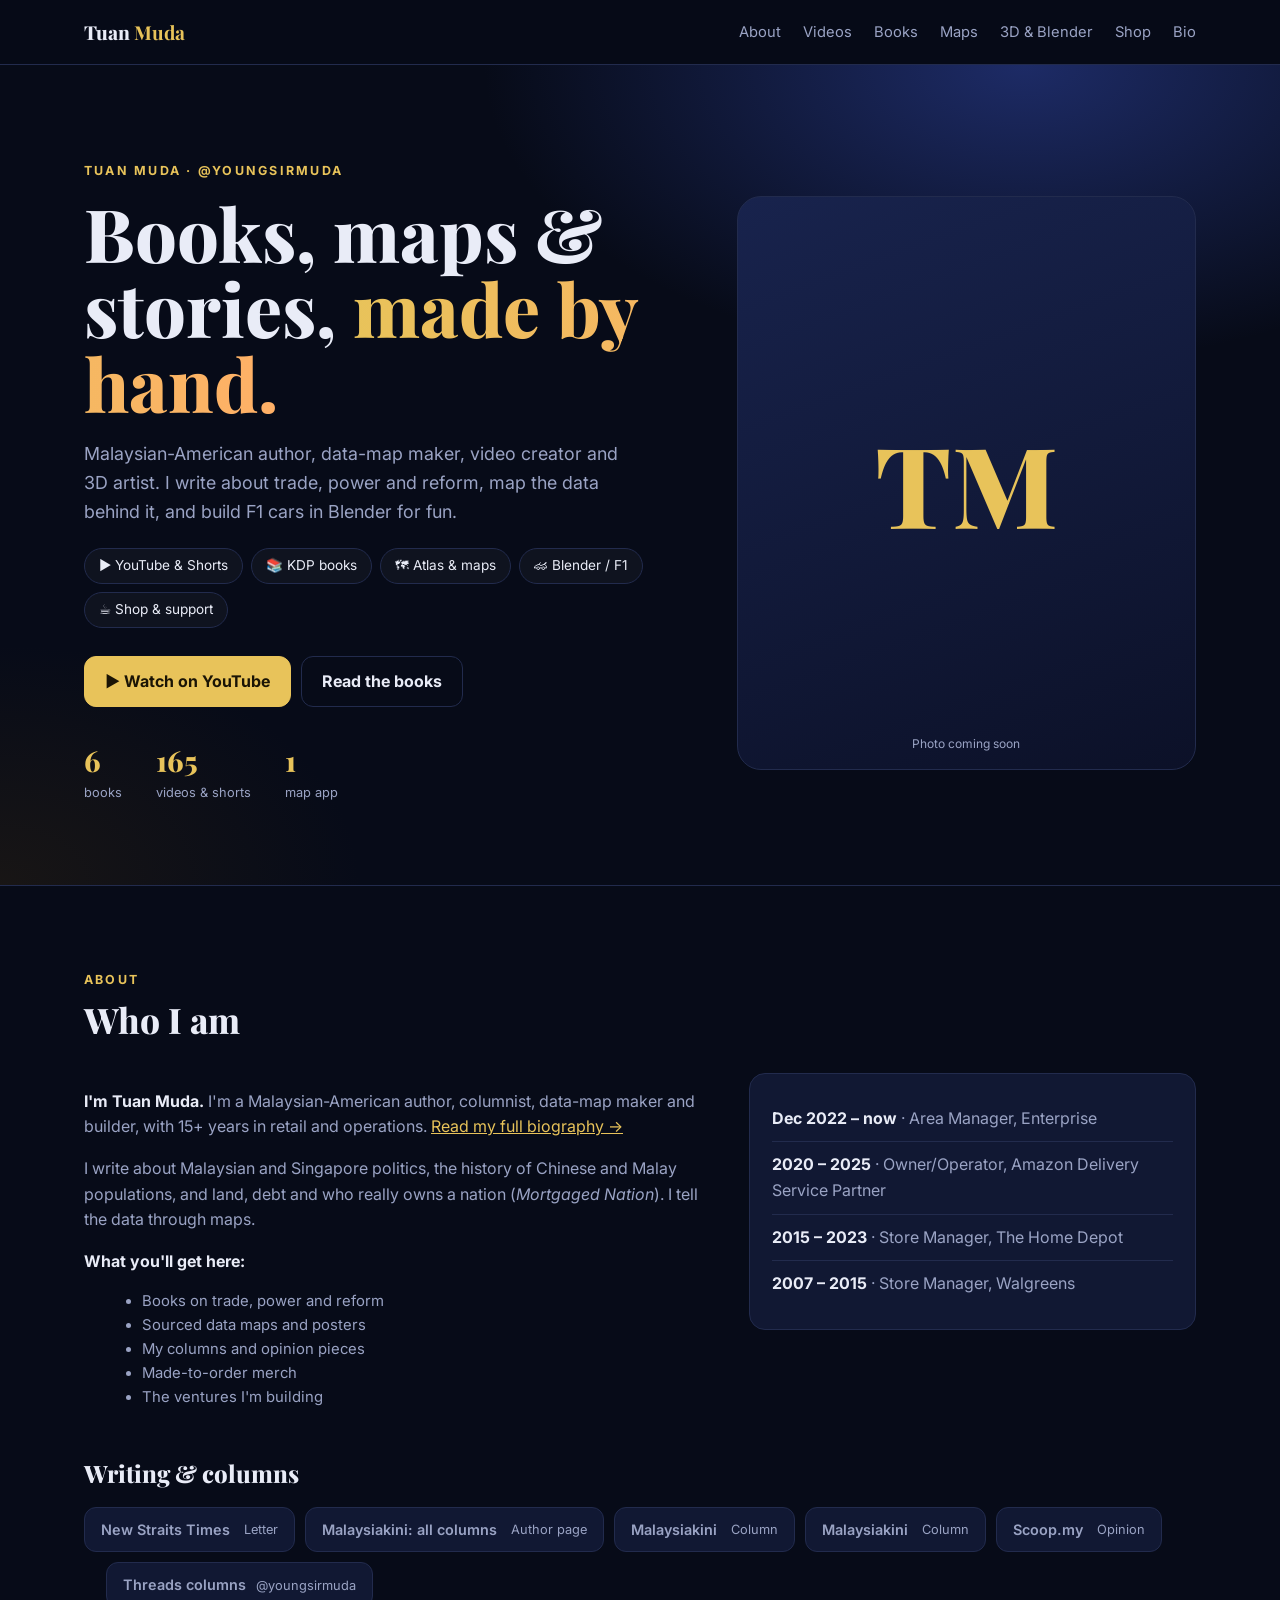
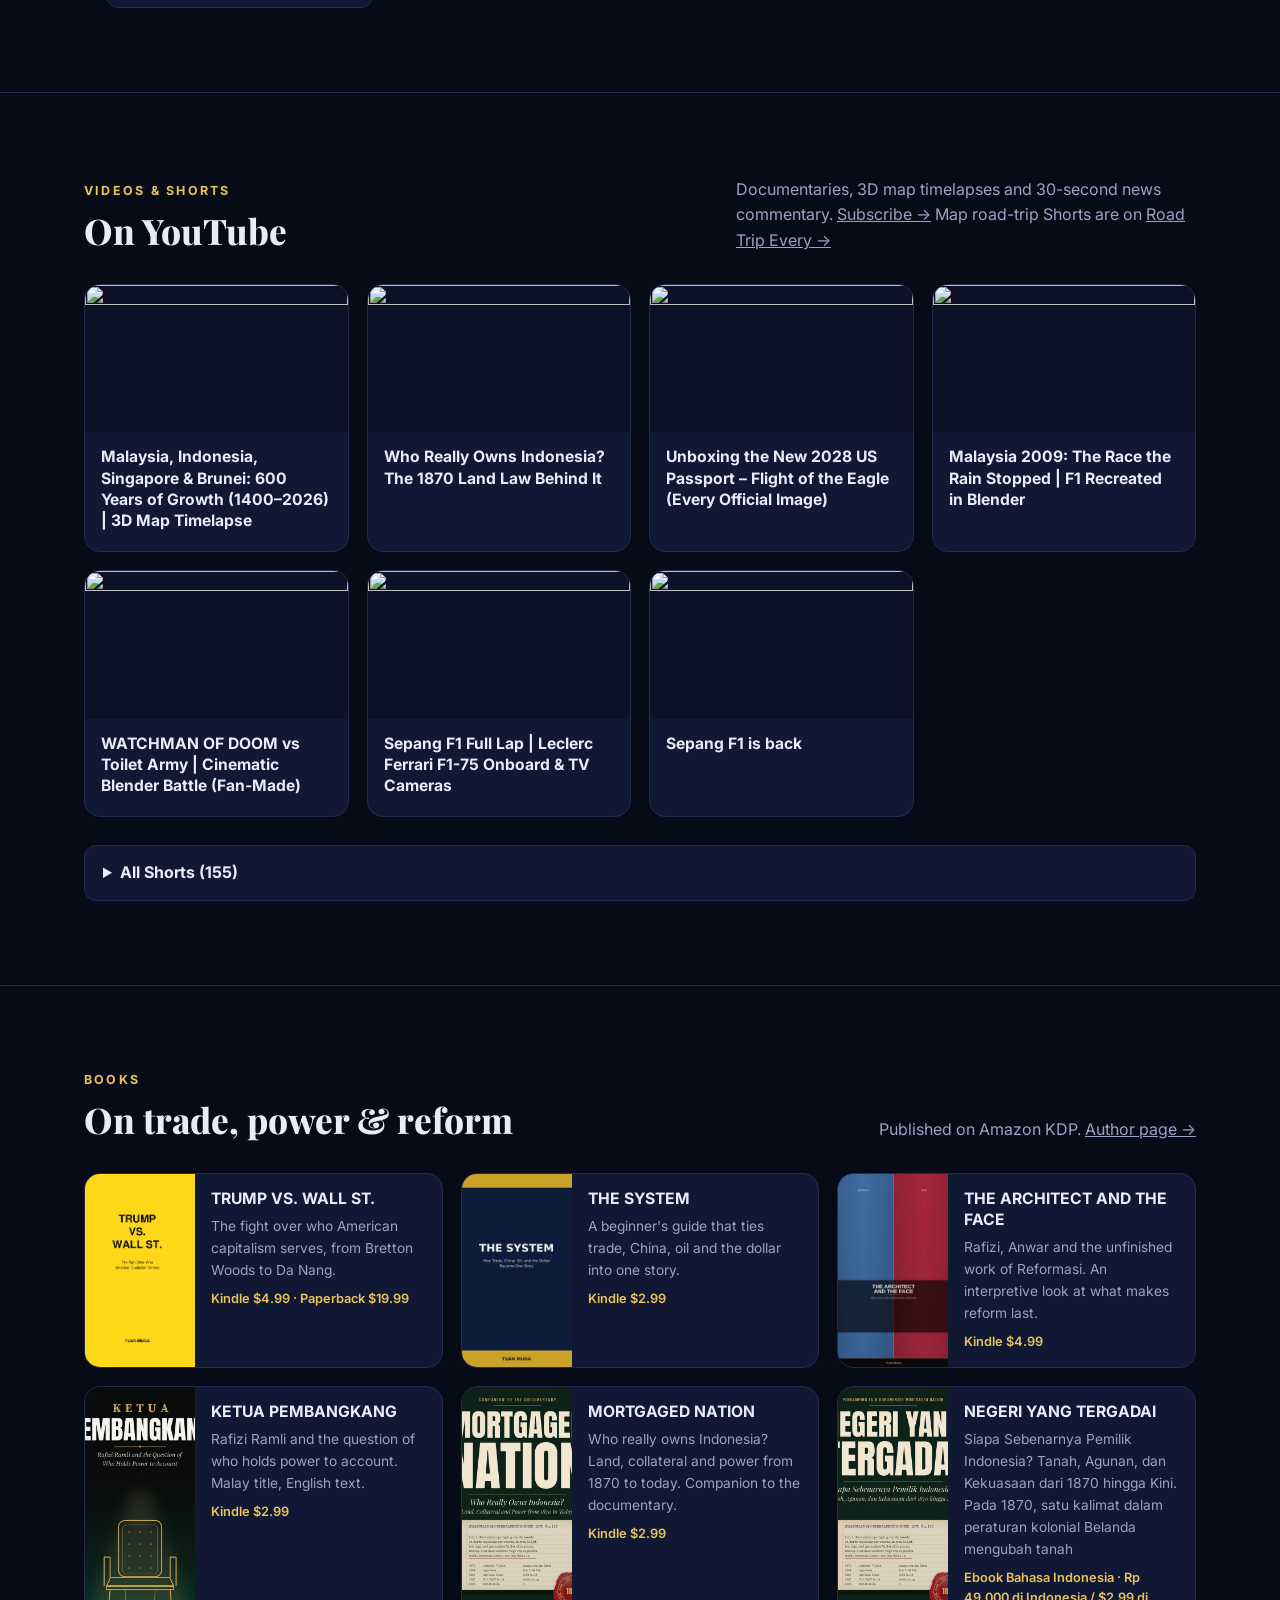
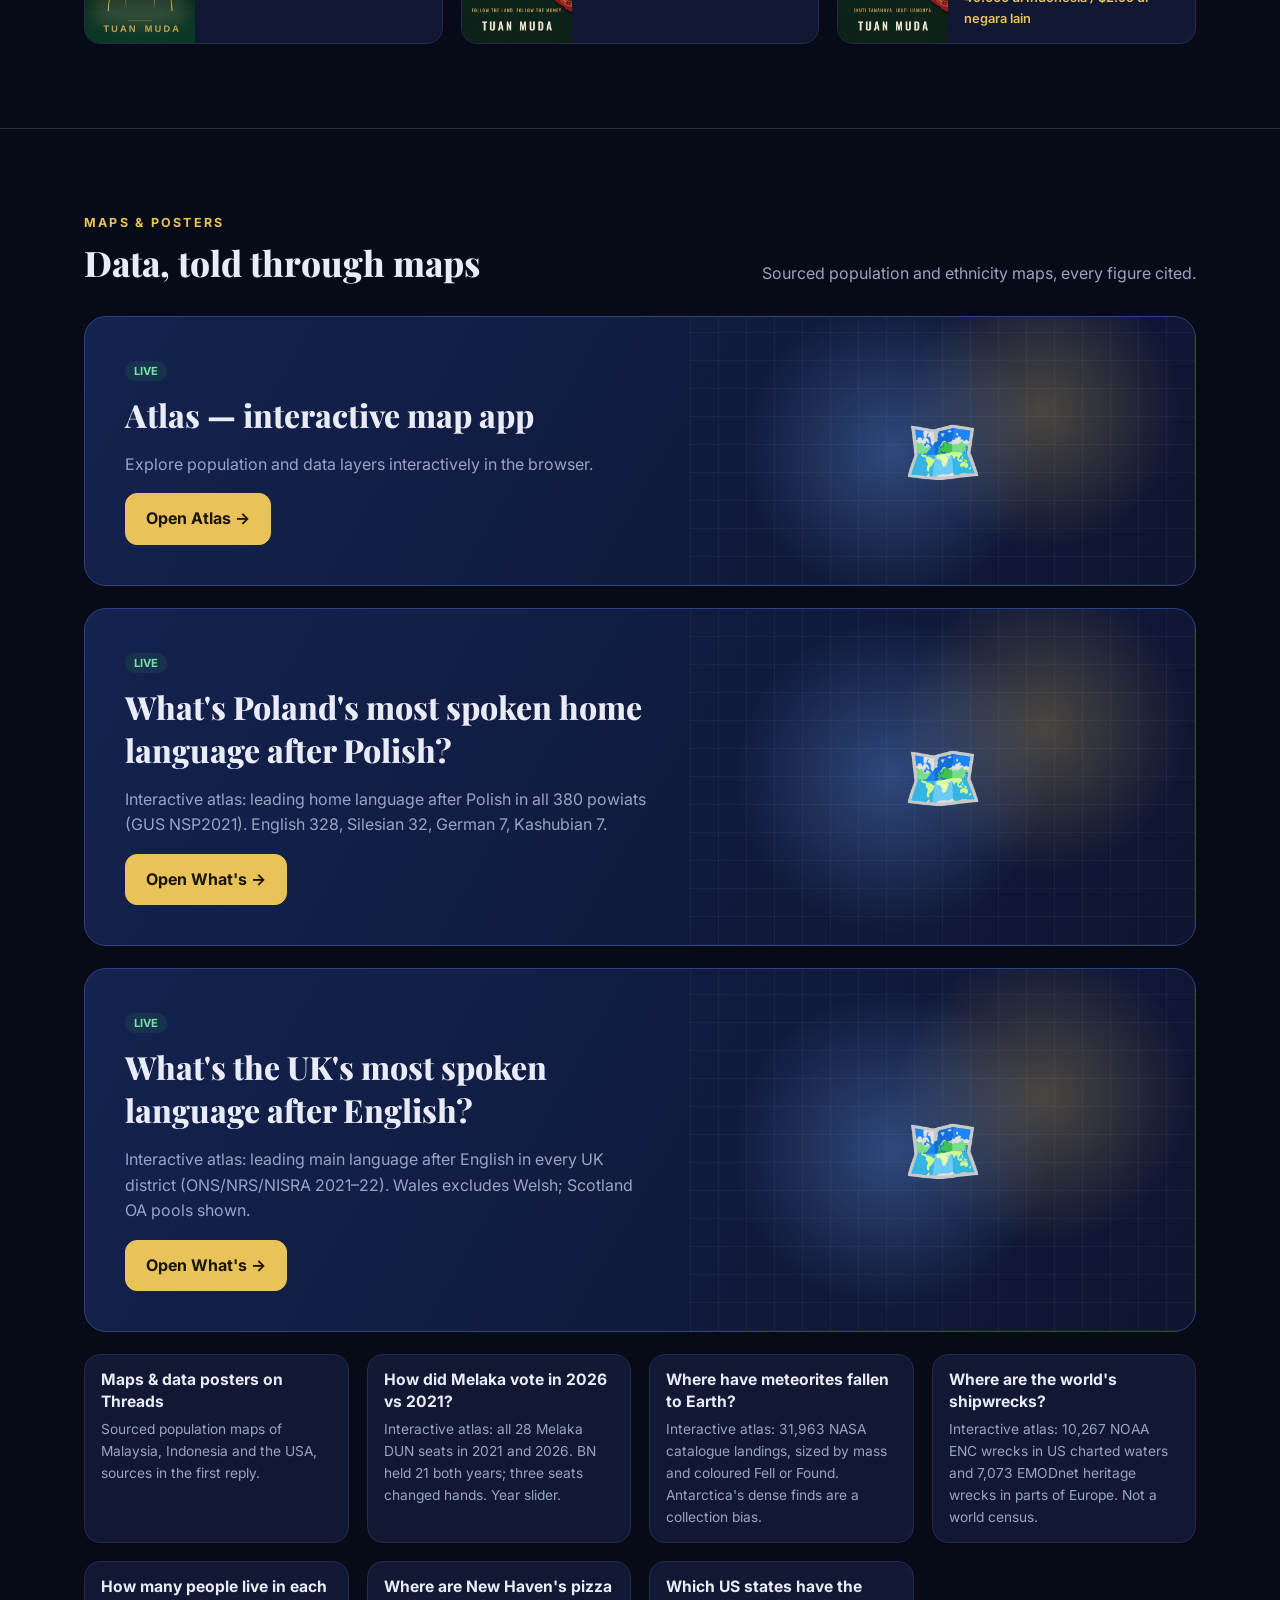
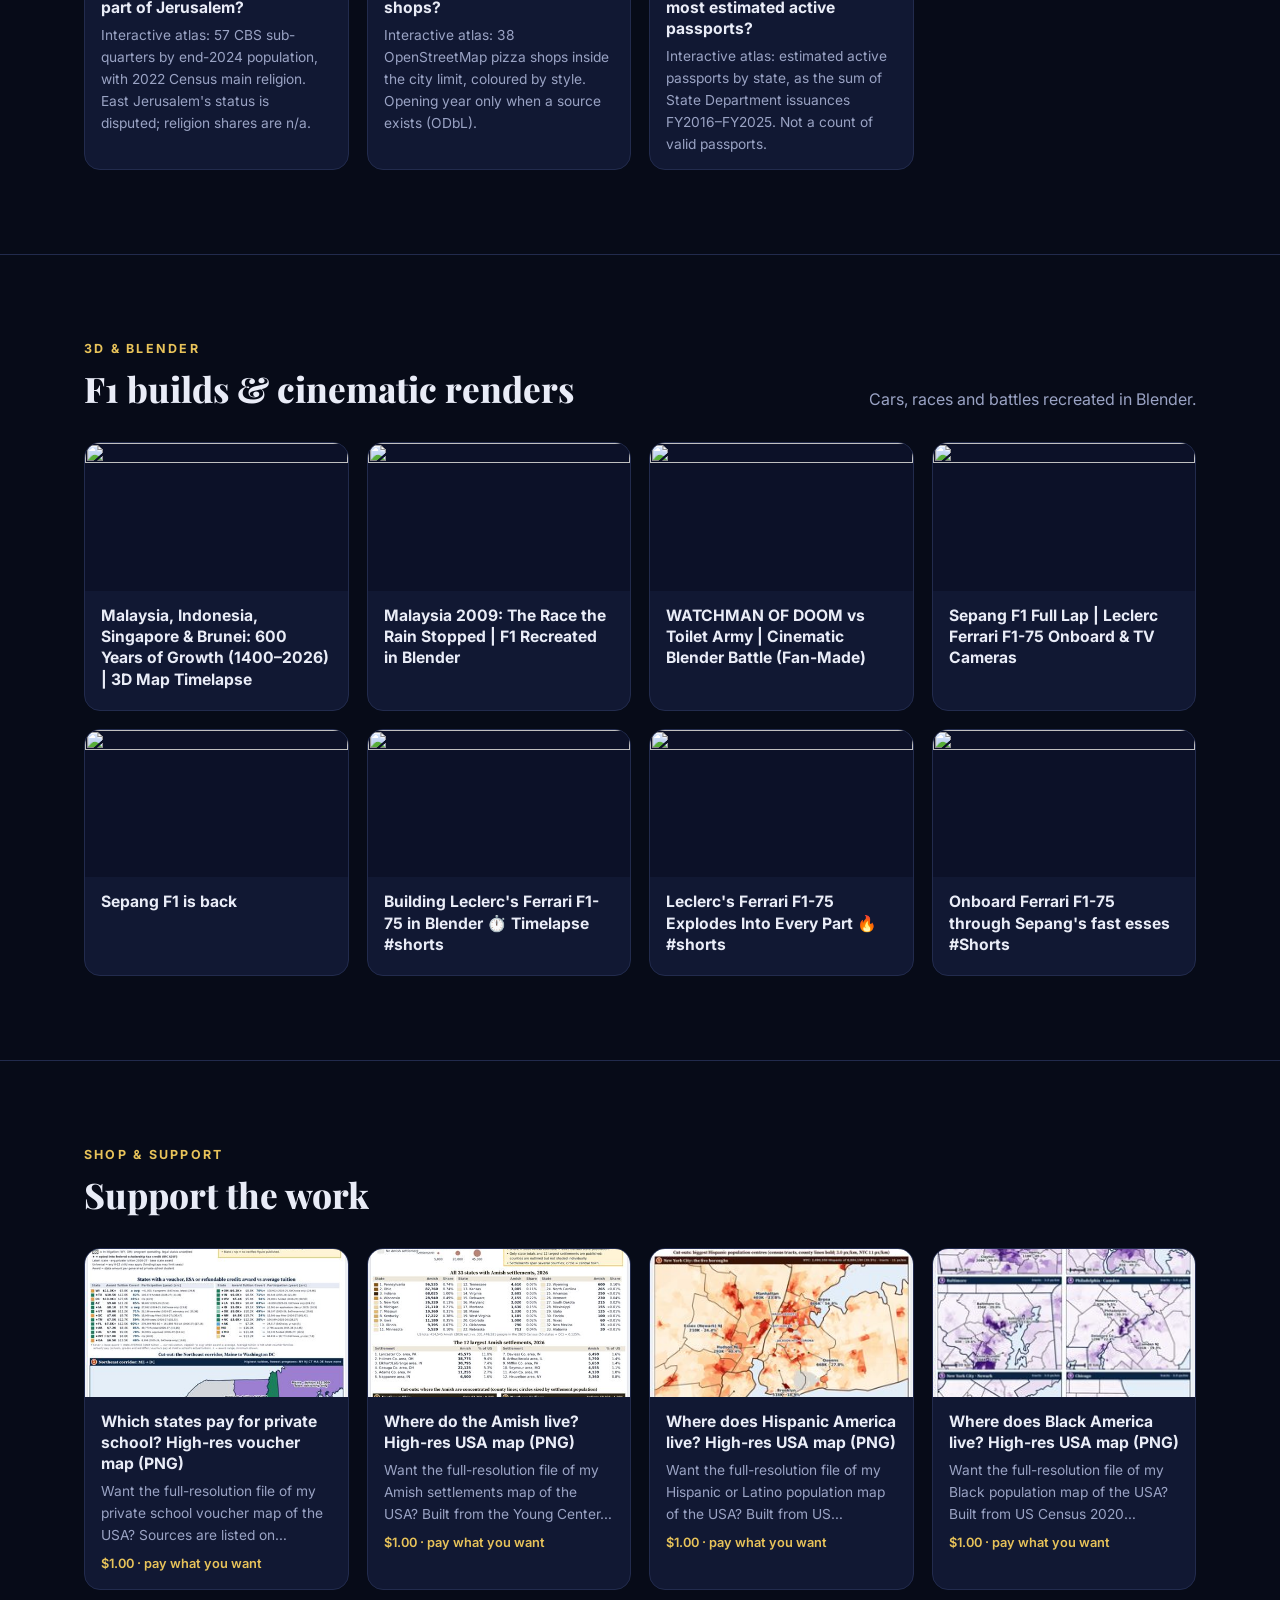
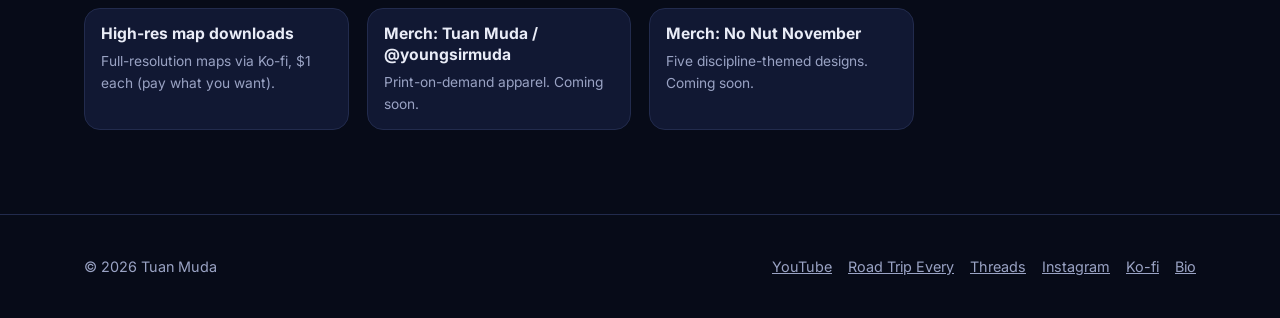
==== commit 607ab9c1: "Portfolio: add Road Trip Every channel and six road-trip Shorts Append the six public Road Trip Ever" ====
--- a/index.html
+++ b/index.html
@@ -84,7 +84,7 @@
   <a class="btn" href="https://www.scoop.my/opinion-analysis/241805/debunking-the-myth-of-singapores-rise-tuan-muda/" rel="noopener">Scoop.my <span>Opinion</span></a>
 <a href="https://www.threads.com/@youngsirmuda" rel="noopener">Threads columns <span>@youngsirmuda</span></a></nav></div></section>
 
-<section class="s" id="videos"><div class="c"><div class="sh"><div><div class="eb">Videos &amp; Shorts</div><h2>On YouTube</h2></div><p>Documentaries, 3D map timelapses and 30-second news commentary. <a href="https://www.youtube.com/@Youngsirmuda" rel="noopener">Subscribe →</a></p></div>
+<section class="s" id="videos"><div class="c"><div class="sh"><div><div class="eb">Videos &amp; Shorts</div><h2>On YouTube</h2></div><p>Documentaries, 3D map timelapses and 30-second news commentary. <a href="https://www.youtube.com/@Youngsirmuda" rel="noopener">Subscribe →</a> Map road-trip Shorts are on <a href="https://www.youtube.com/@RoadTripEvery" rel="noopener">Road Trip Every →</a></p></div>
 <div class="grid" id="g-videos"></div>
 <details><summary>All Shorts (<span id="n-shorts"></span>)</summary><div class="grid shorts" id="g-shorts"></div></details></div></section>
 
@@ -100,7 +100,7 @@
 <section class="s" id="shop"><div class="c"><div class="sh"><div><div class="eb">Shop &amp; Support</div><h2>Support the work</h2></div></div>
 <div class="grid" id="g-shop"></div></div></section>
 
-<footer><div class="c"><span>© 2026 Tuan Muda</span><span><a href="https://www.youtube.com/@Youngsirmuda" rel="noopener">YouTube</a><a href="https://www.threads.com/@youngsirmuda" rel="noopener">Threads</a><a href="https://www.instagram.com/youngsirmuda/" rel="noopener">Instagram</a><a href="https://ko-fi.com/youngsirmuda" rel="noopener">Ko-fi</a><a href="biography.html">Bio</a></span></div></footer>
+<footer><div class="c"><span>© 2026 Tuan Muda</span><span><a href="https://www.youtube.com/@Youngsirmuda" rel="noopener">YouTube</a><a href="https://www.youtube.com/@RoadTripEvery" rel="noopener">Road Trip Every</a><a href="https://www.threads.com/@youngsirmuda" rel="noopener">Threads</a><a href="https://www.instagram.com/youngsirmuda/" rel="noopener">Instagram</a><a href="https://ko-fi.com/youngsirmuda" rel="noopener">Ko-fi</a><a href="biography.html">Bio</a></span></div></footer>
 <script>
 const esc=s=>String(s||'').replace(/[&<>"]/g,c=>({'&':'&amp;','<':'&lt;','>':'&gt;','"':'&quot;'}[c]));
 function card(p,cls=''){const tag=p.url?'a':'div',h=p.url?` href="${esc(p.url)}" rel="noopener"`:'';
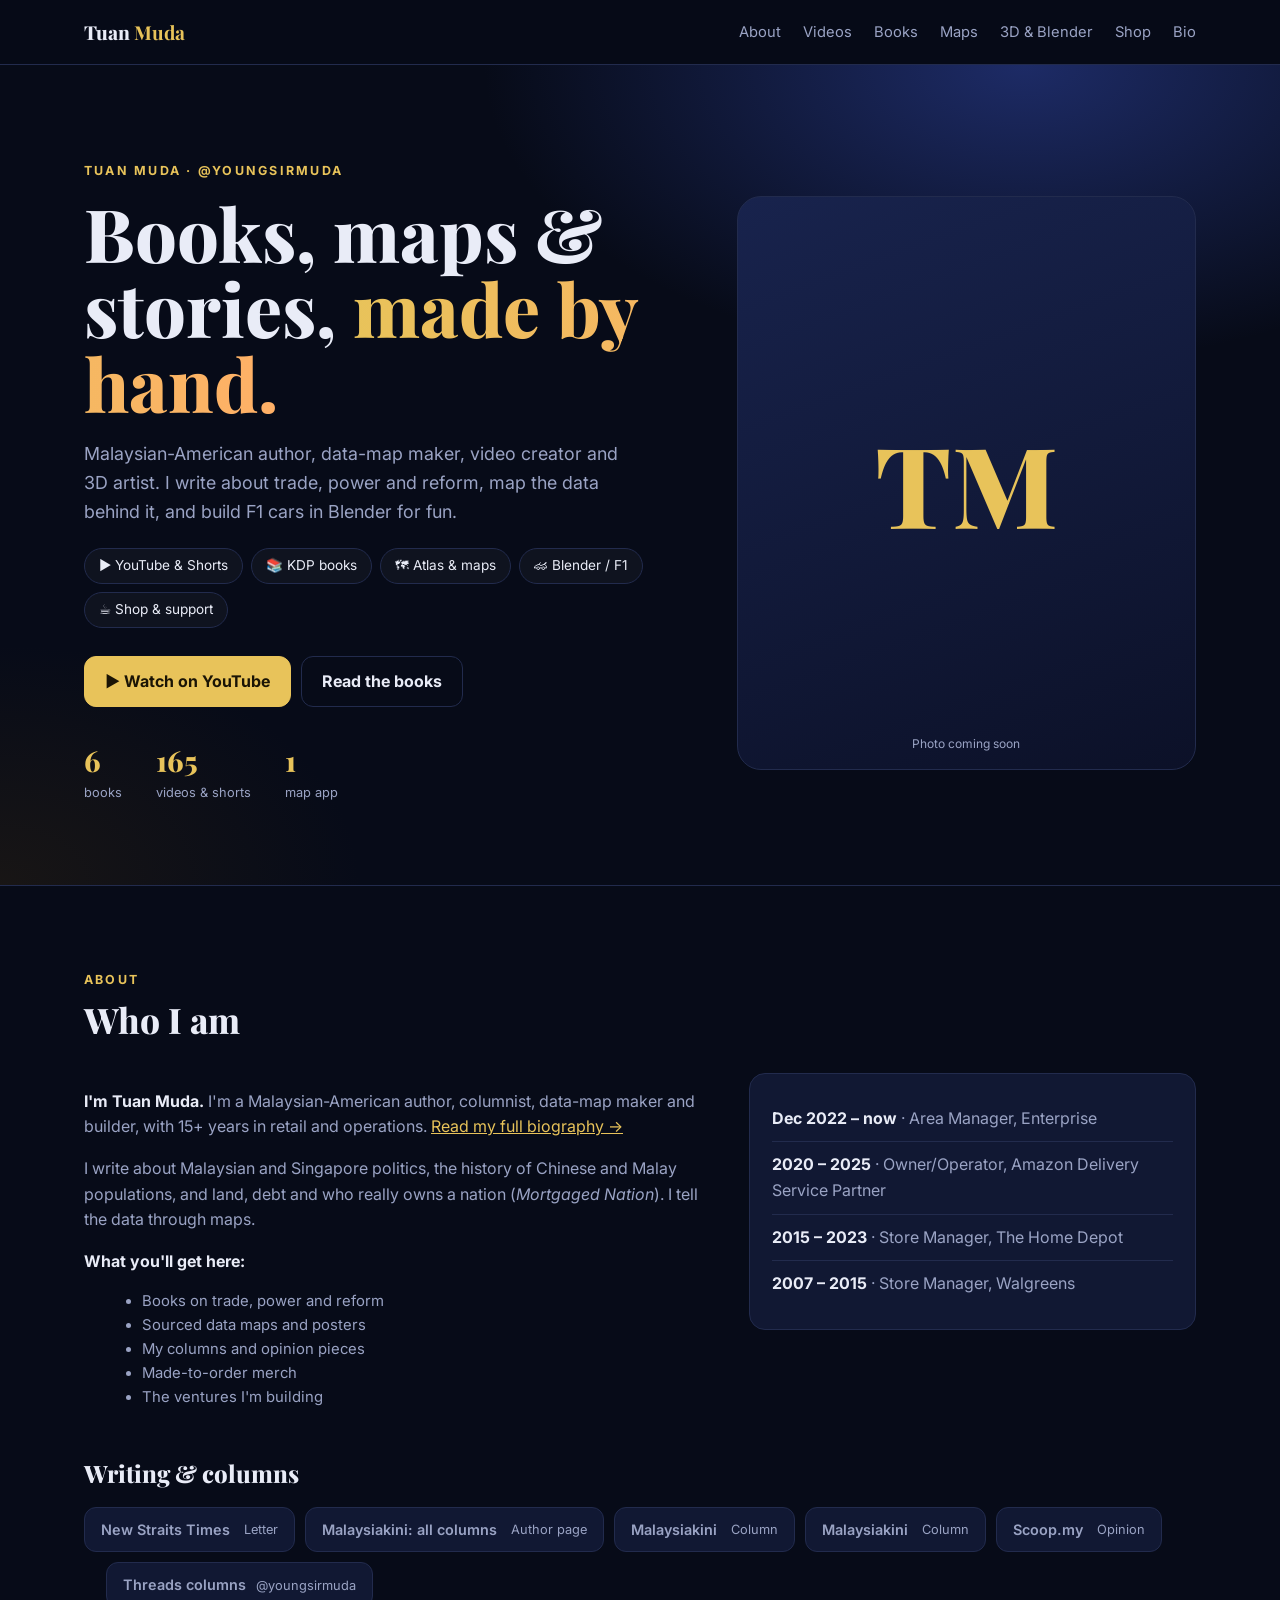
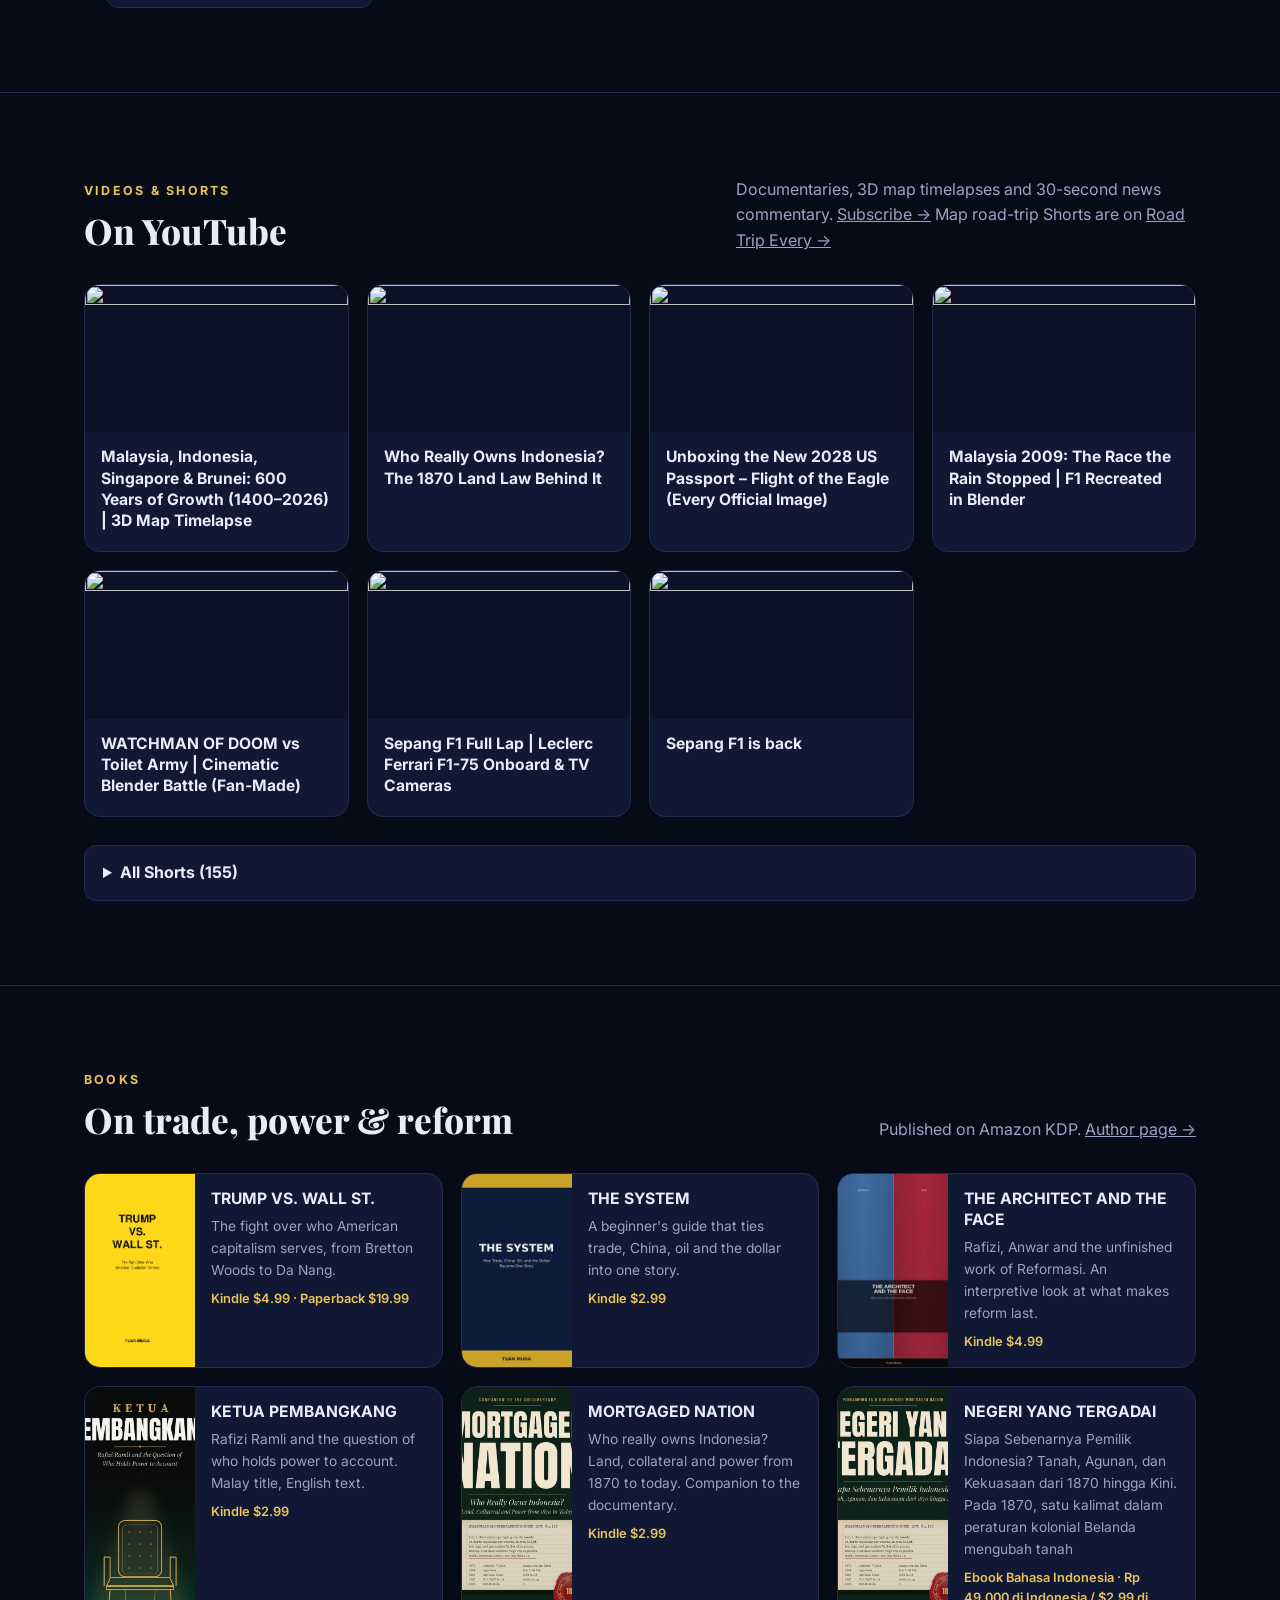
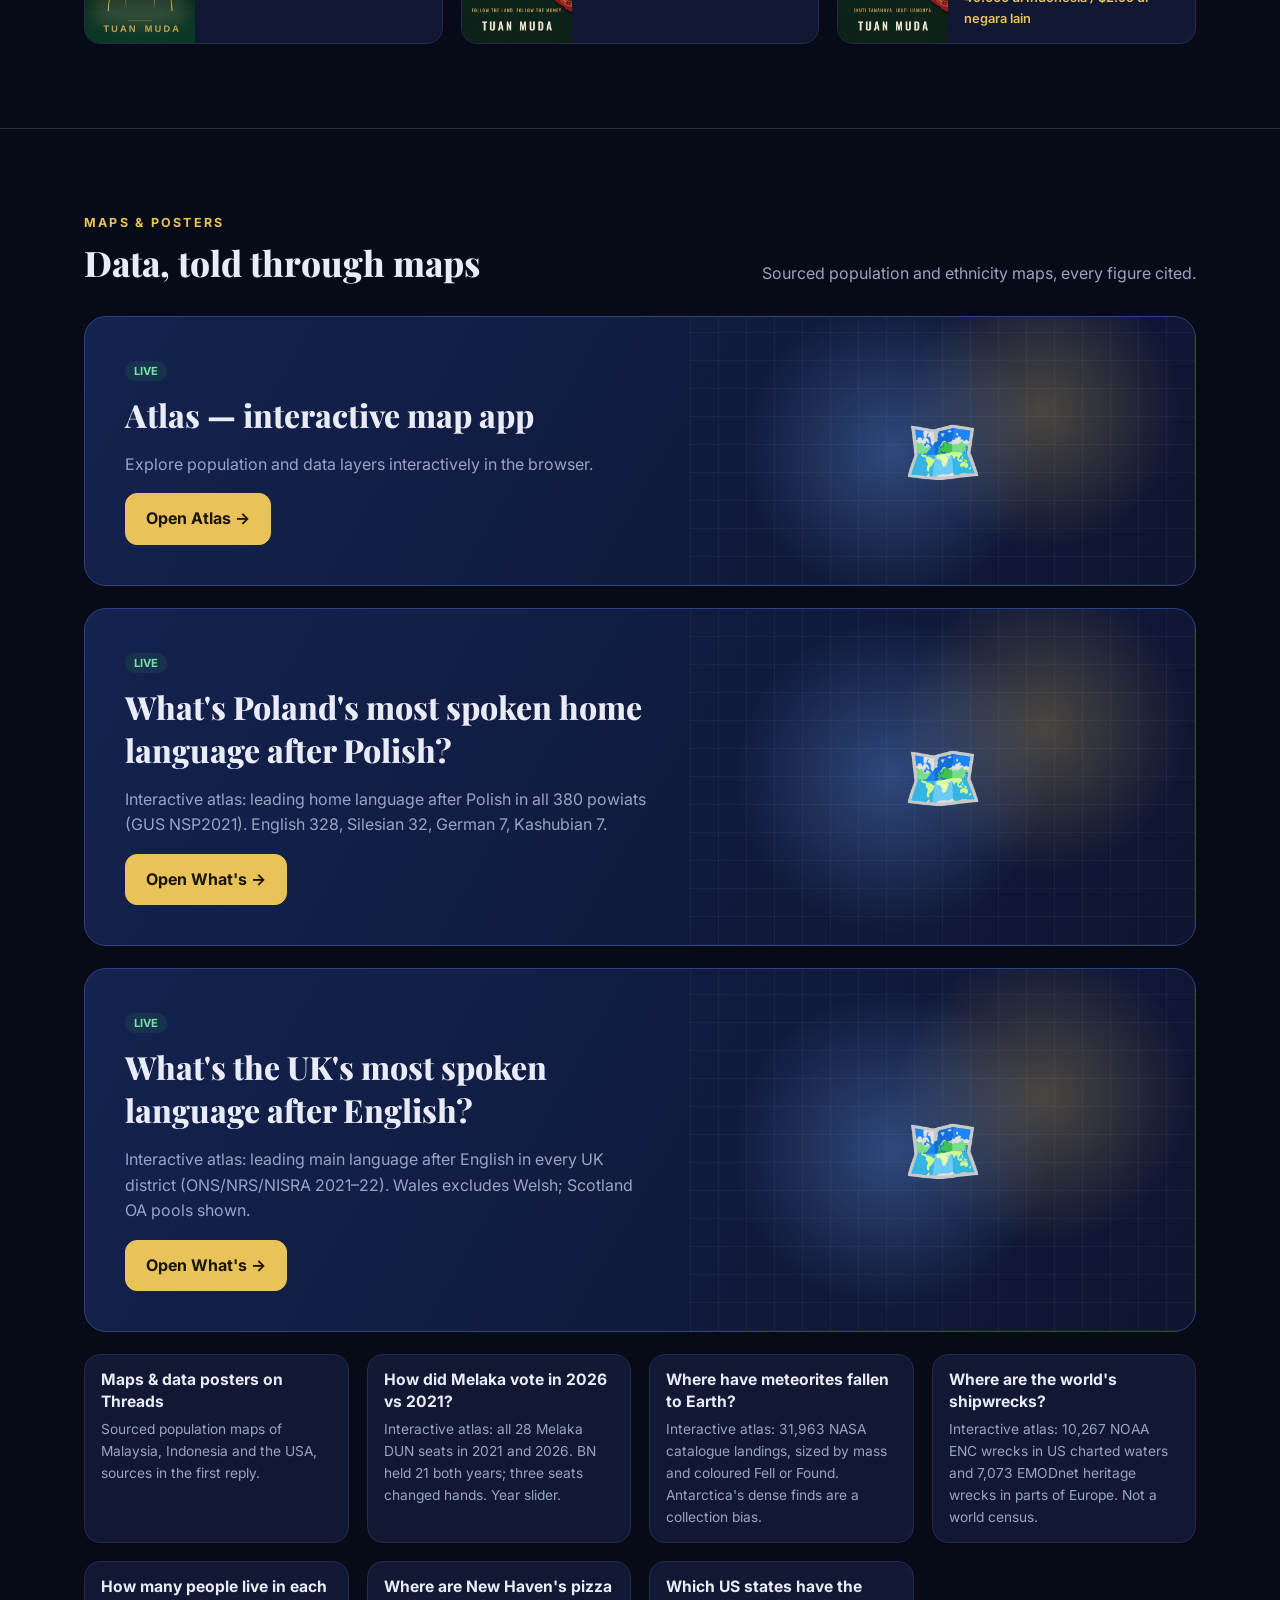
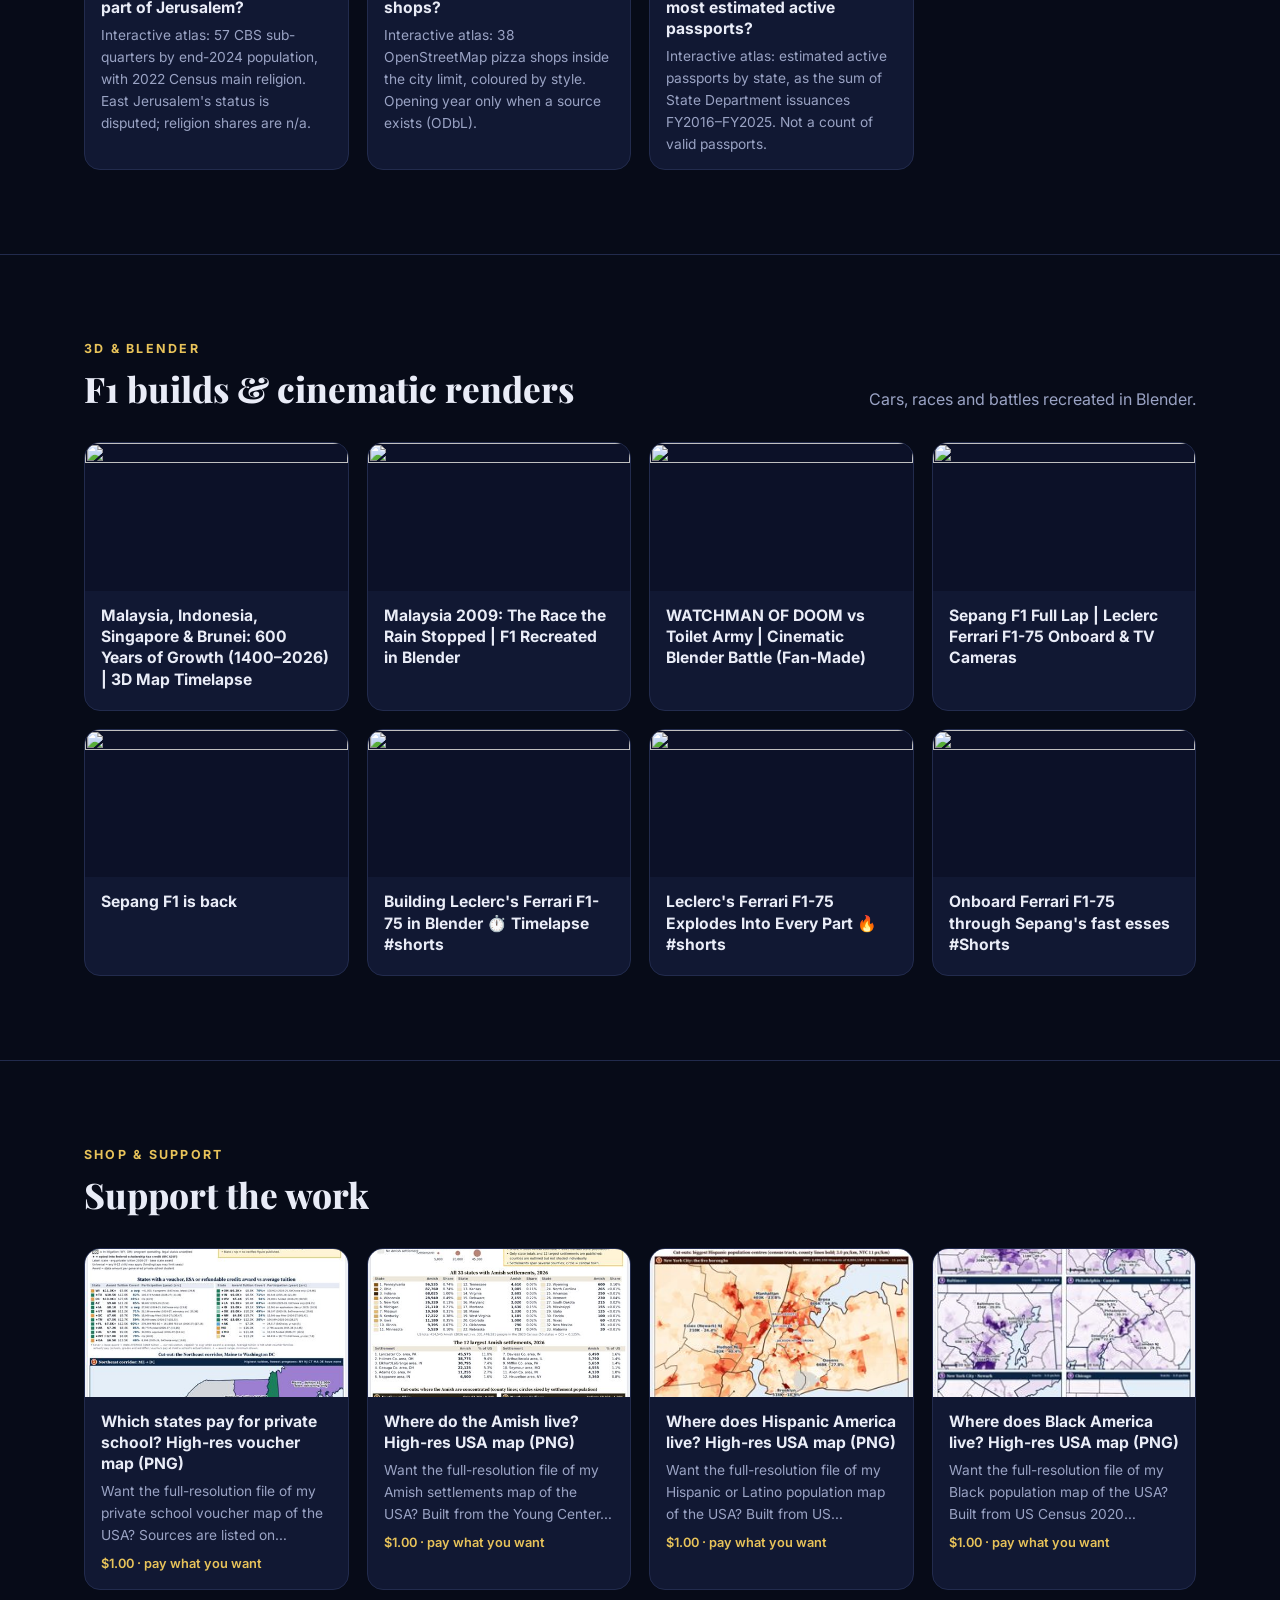
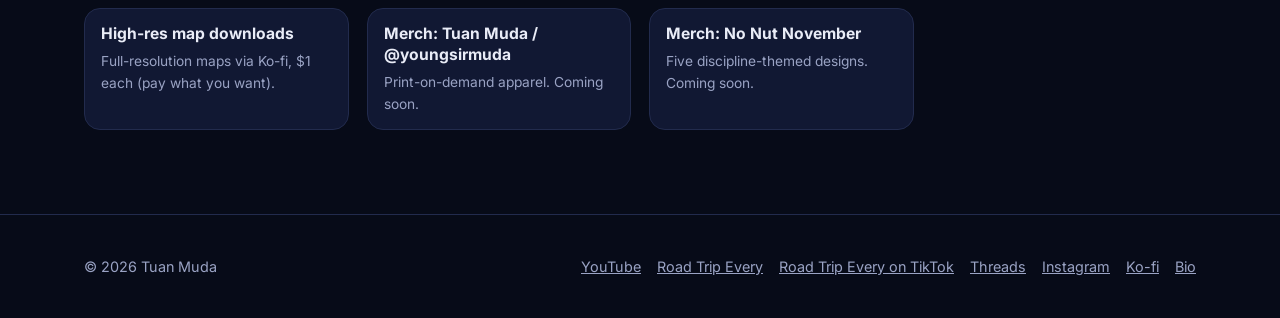
==== commit cfb7175f: "Portfolio: add Road Trip Every TikTok link in the footer Place a "Road Trip Every on TikTok" footer " ====
--- a/index.html
+++ b/index.html
@@ -100,7 +100,7 @@
 <section class="s" id="shop"><div class="c"><div class="sh"><div><div class="eb">Shop &amp; Support</div><h2>Support the work</h2></div></div>
 <div class="grid" id="g-shop"></div></div></section>
 
-<footer><div class="c"><span>© 2026 Tuan Muda</span><span><a href="https://www.youtube.com/@Youngsirmuda" rel="noopener">YouTube</a><a href="https://www.youtube.com/@RoadTripEvery" rel="noopener">Road Trip Every</a><a href="https://www.threads.com/@youngsirmuda" rel="noopener">Threads</a><a href="https://www.instagram.com/youngsirmuda/" rel="noopener">Instagram</a><a href="https://ko-fi.com/youngsirmuda" rel="noopener">Ko-fi</a><a href="biography.html">Bio</a></span></div></footer>
+<footer><div class="c"><span>© 2026 Tuan Muda</span><span><a href="https://www.youtube.com/@Youngsirmuda" rel="noopener">YouTube</a><a href="https://www.youtube.com/@RoadTripEvery" rel="noopener">Road Trip Every</a><a href="https://www.tiktok.com/@roadtripevery" rel="noopener">Road Trip Every on TikTok</a><a href="https://www.threads.com/@youngsirmuda" rel="noopener">Threads</a><a href="https://www.instagram.com/youngsirmuda/" rel="noopener">Instagram</a><a href="https://ko-fi.com/youngsirmuda" rel="noopener">Ko-fi</a><a href="biography.html">Bio</a></span></div></footer>
 <script>
 const esc=s=>String(s||'').replace(/[&<>"]/g,c=>({'&':'&amp;','<':'&lt;','>':'&gt;','"':'&quot;'}[c]));
 function card(p,cls=''){const tag=p.url?'a':'div',h=p.url?` href="${esc(p.url)}" rel="noopener"`:'';
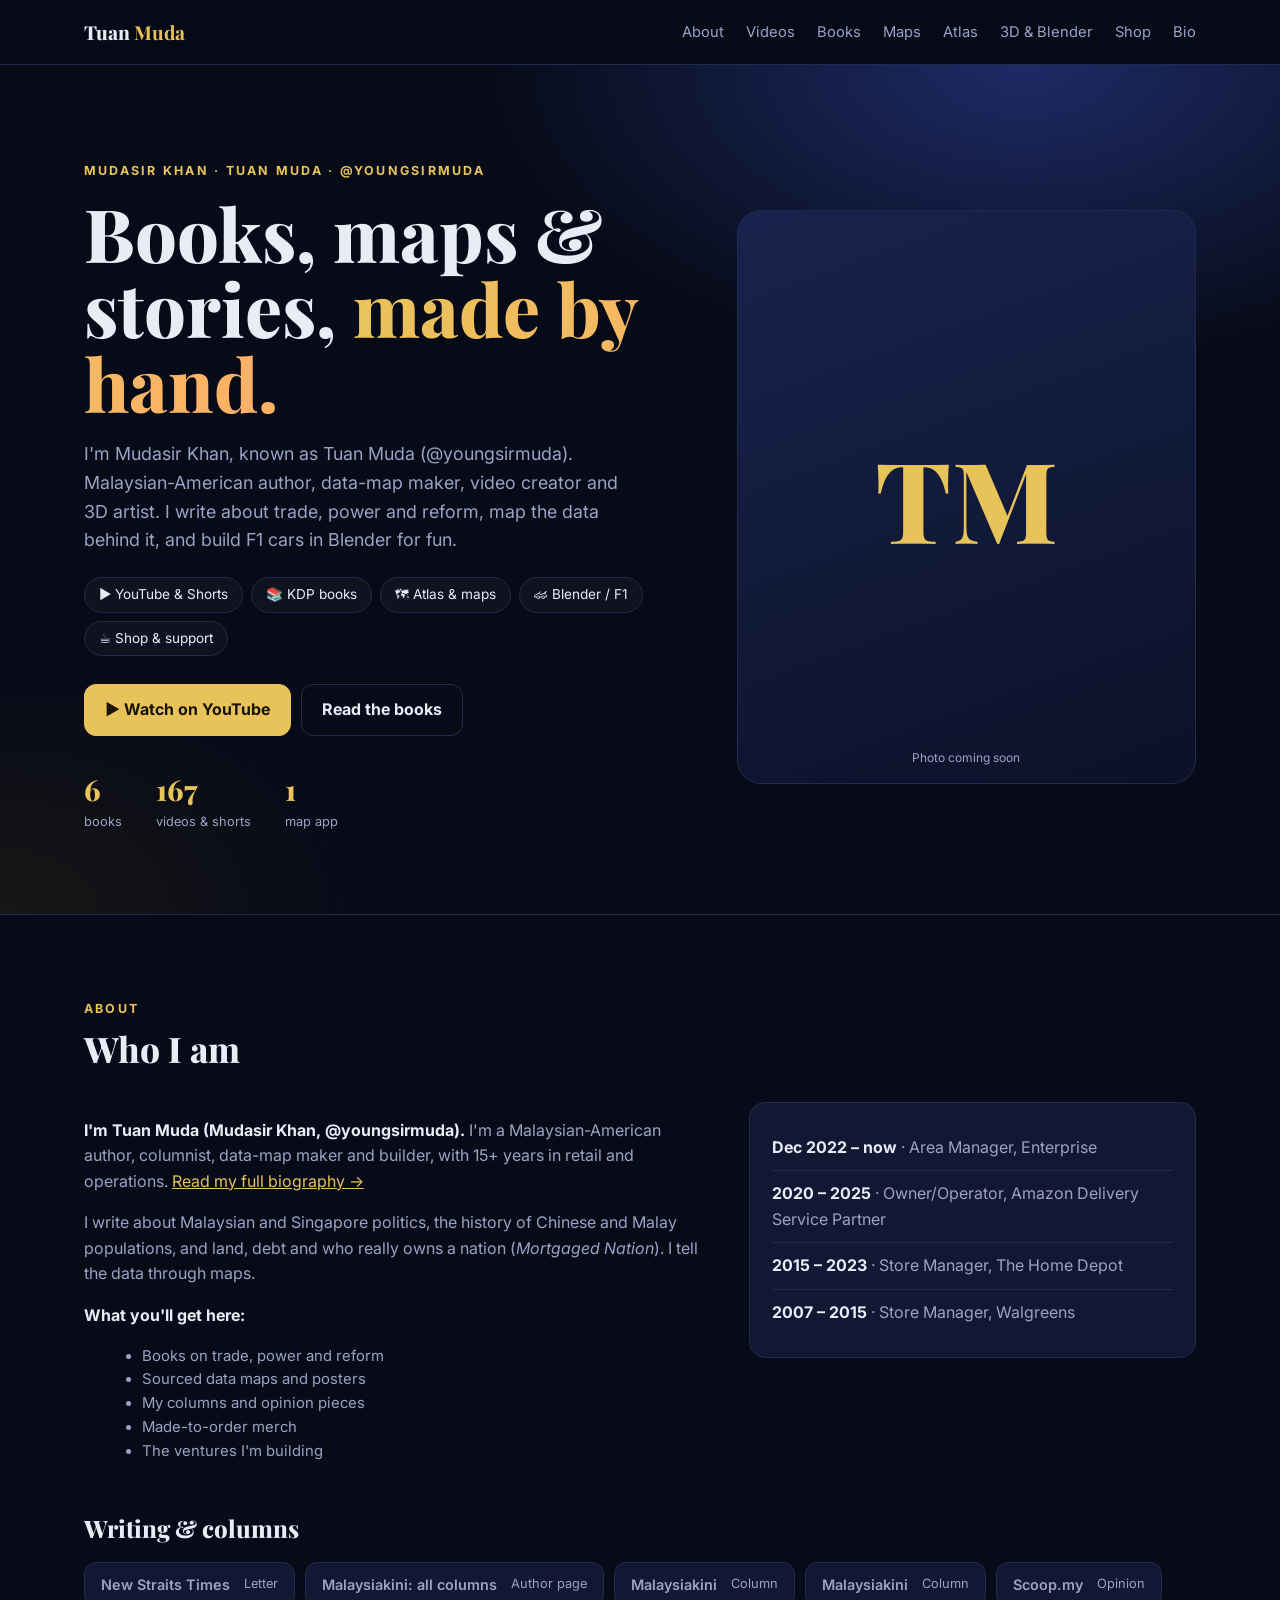
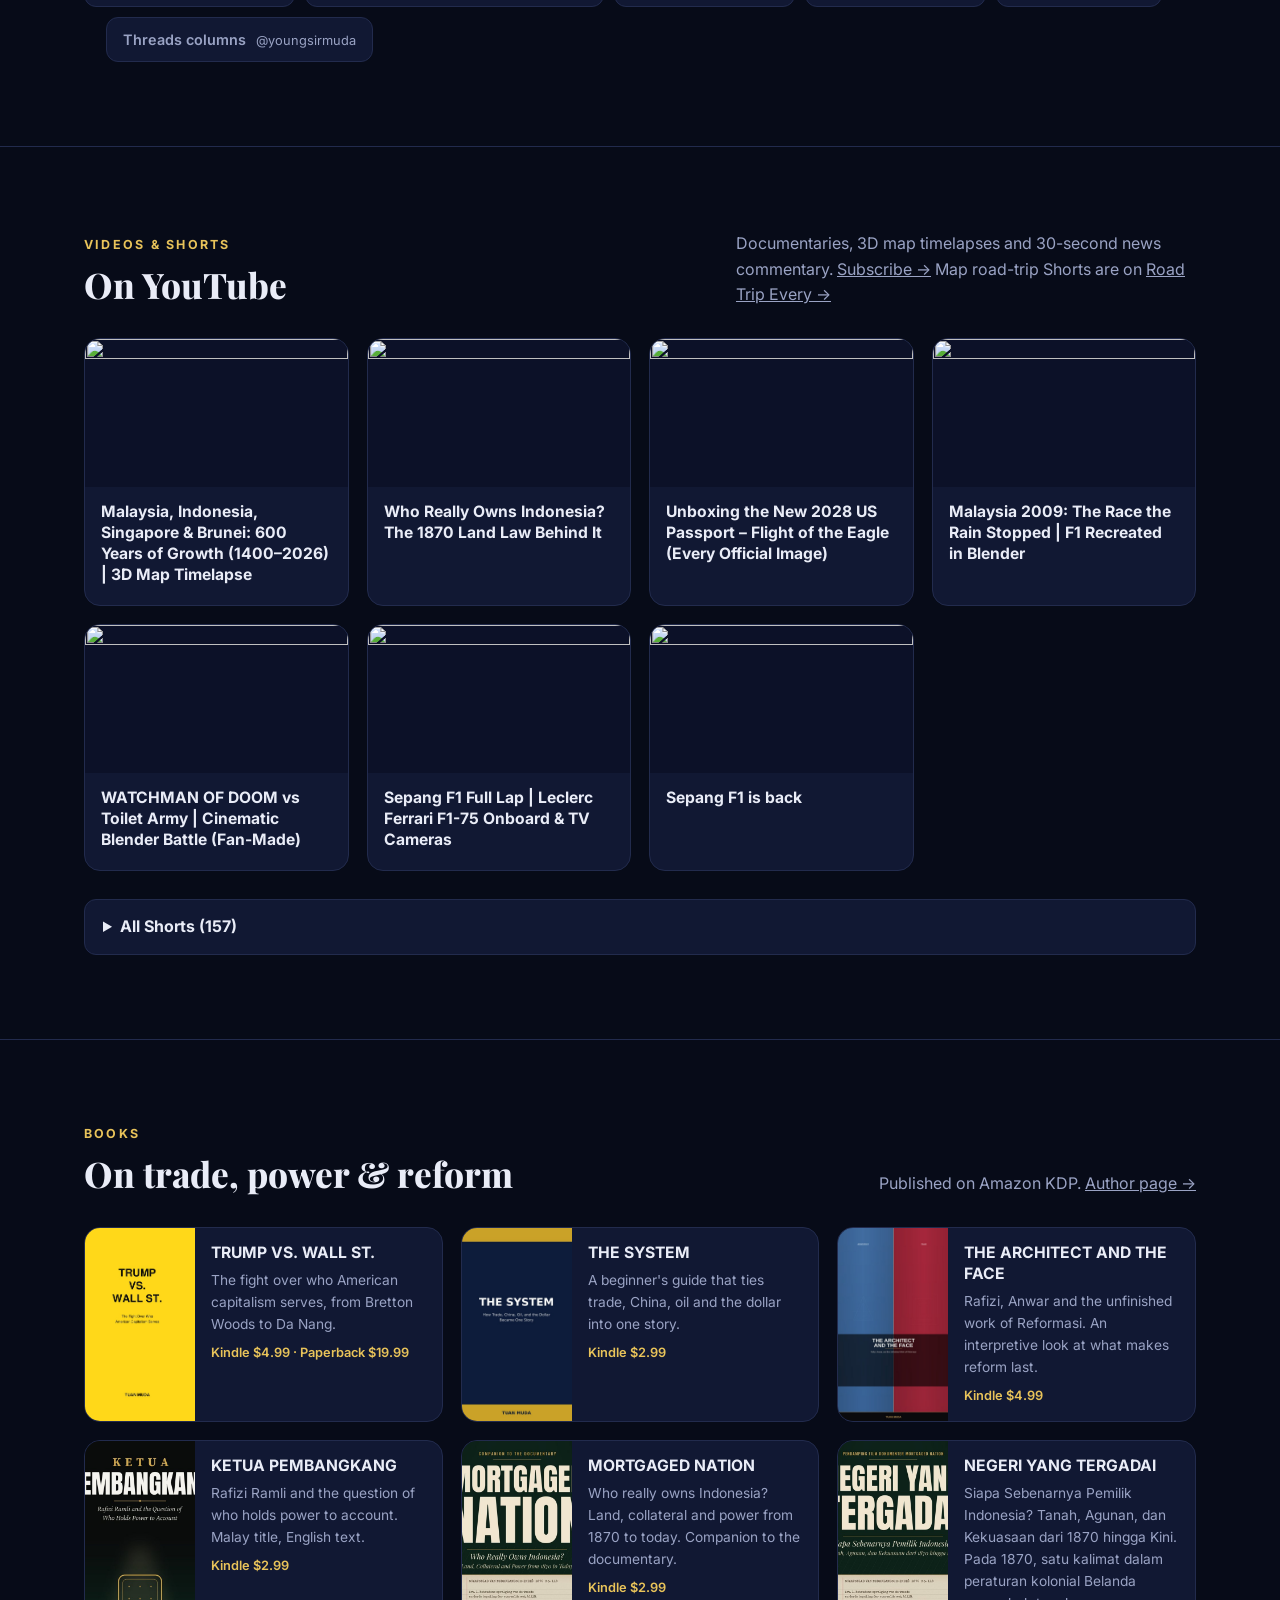
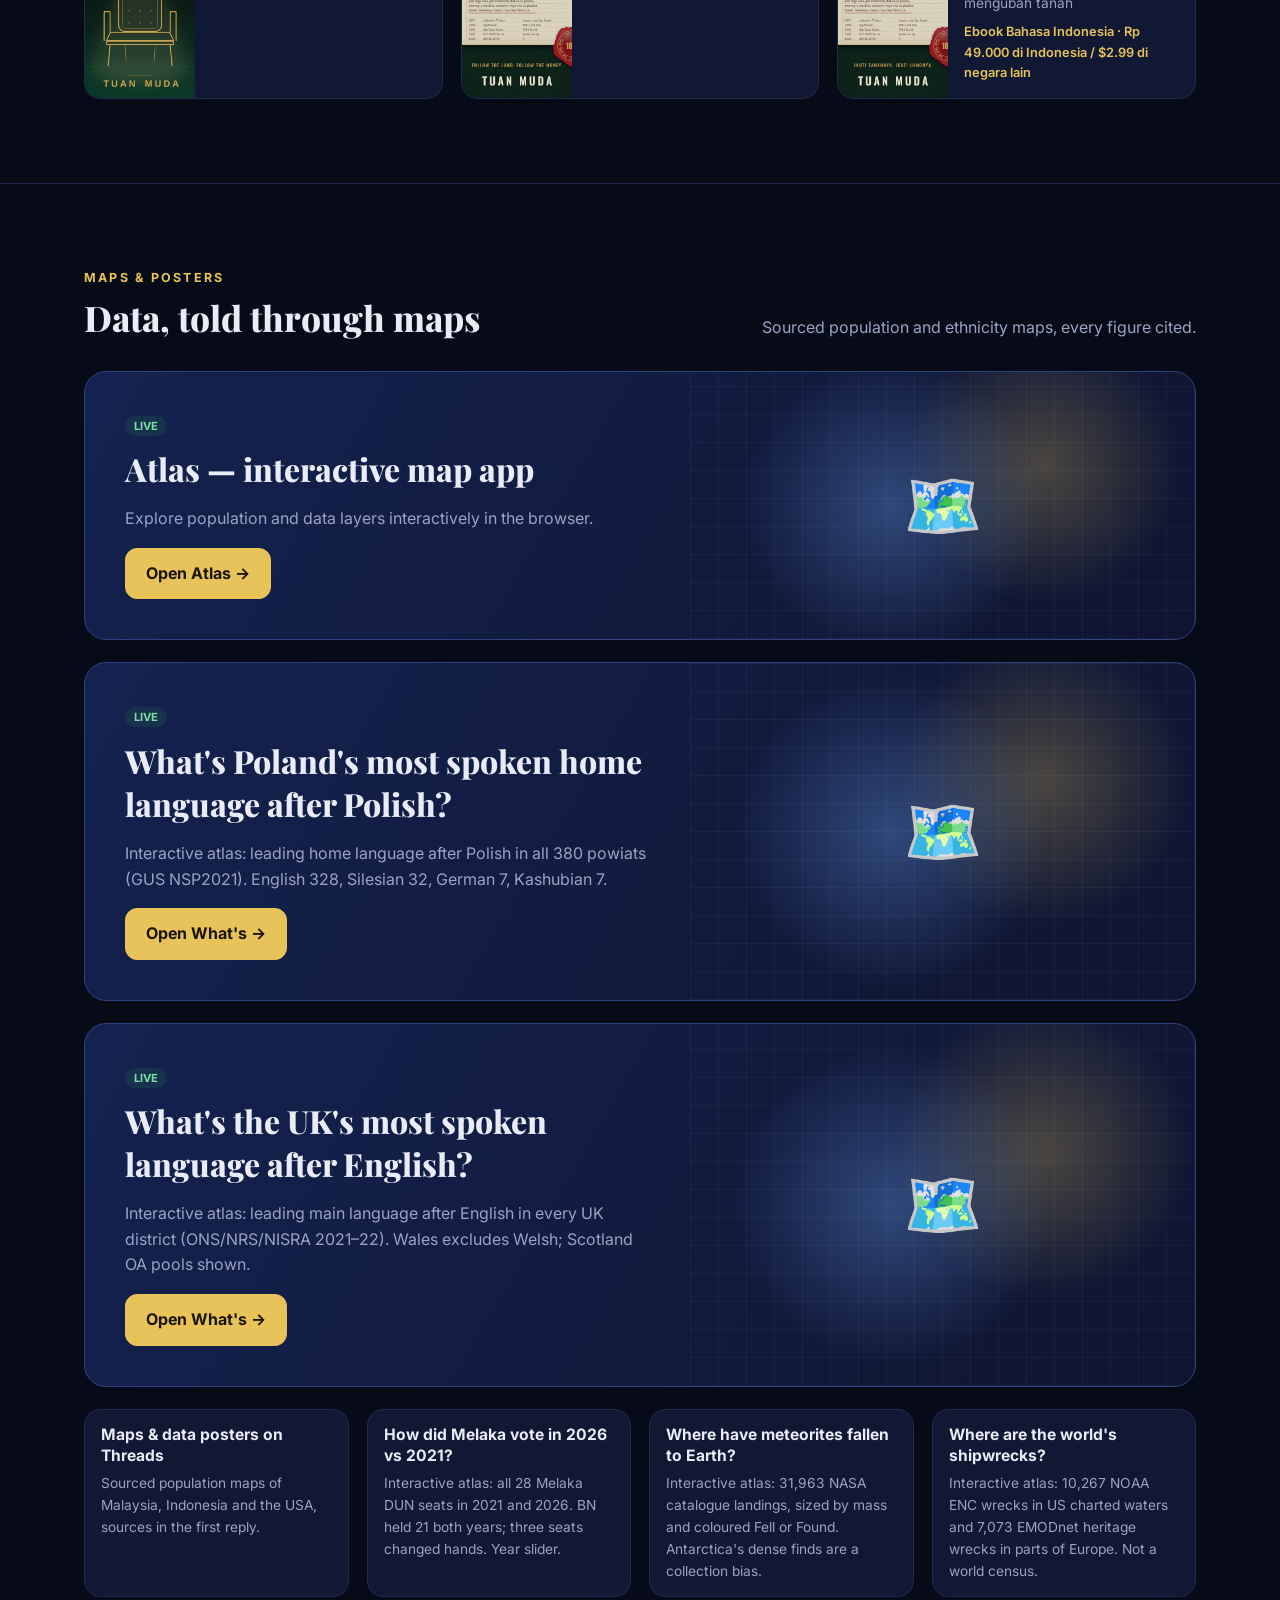
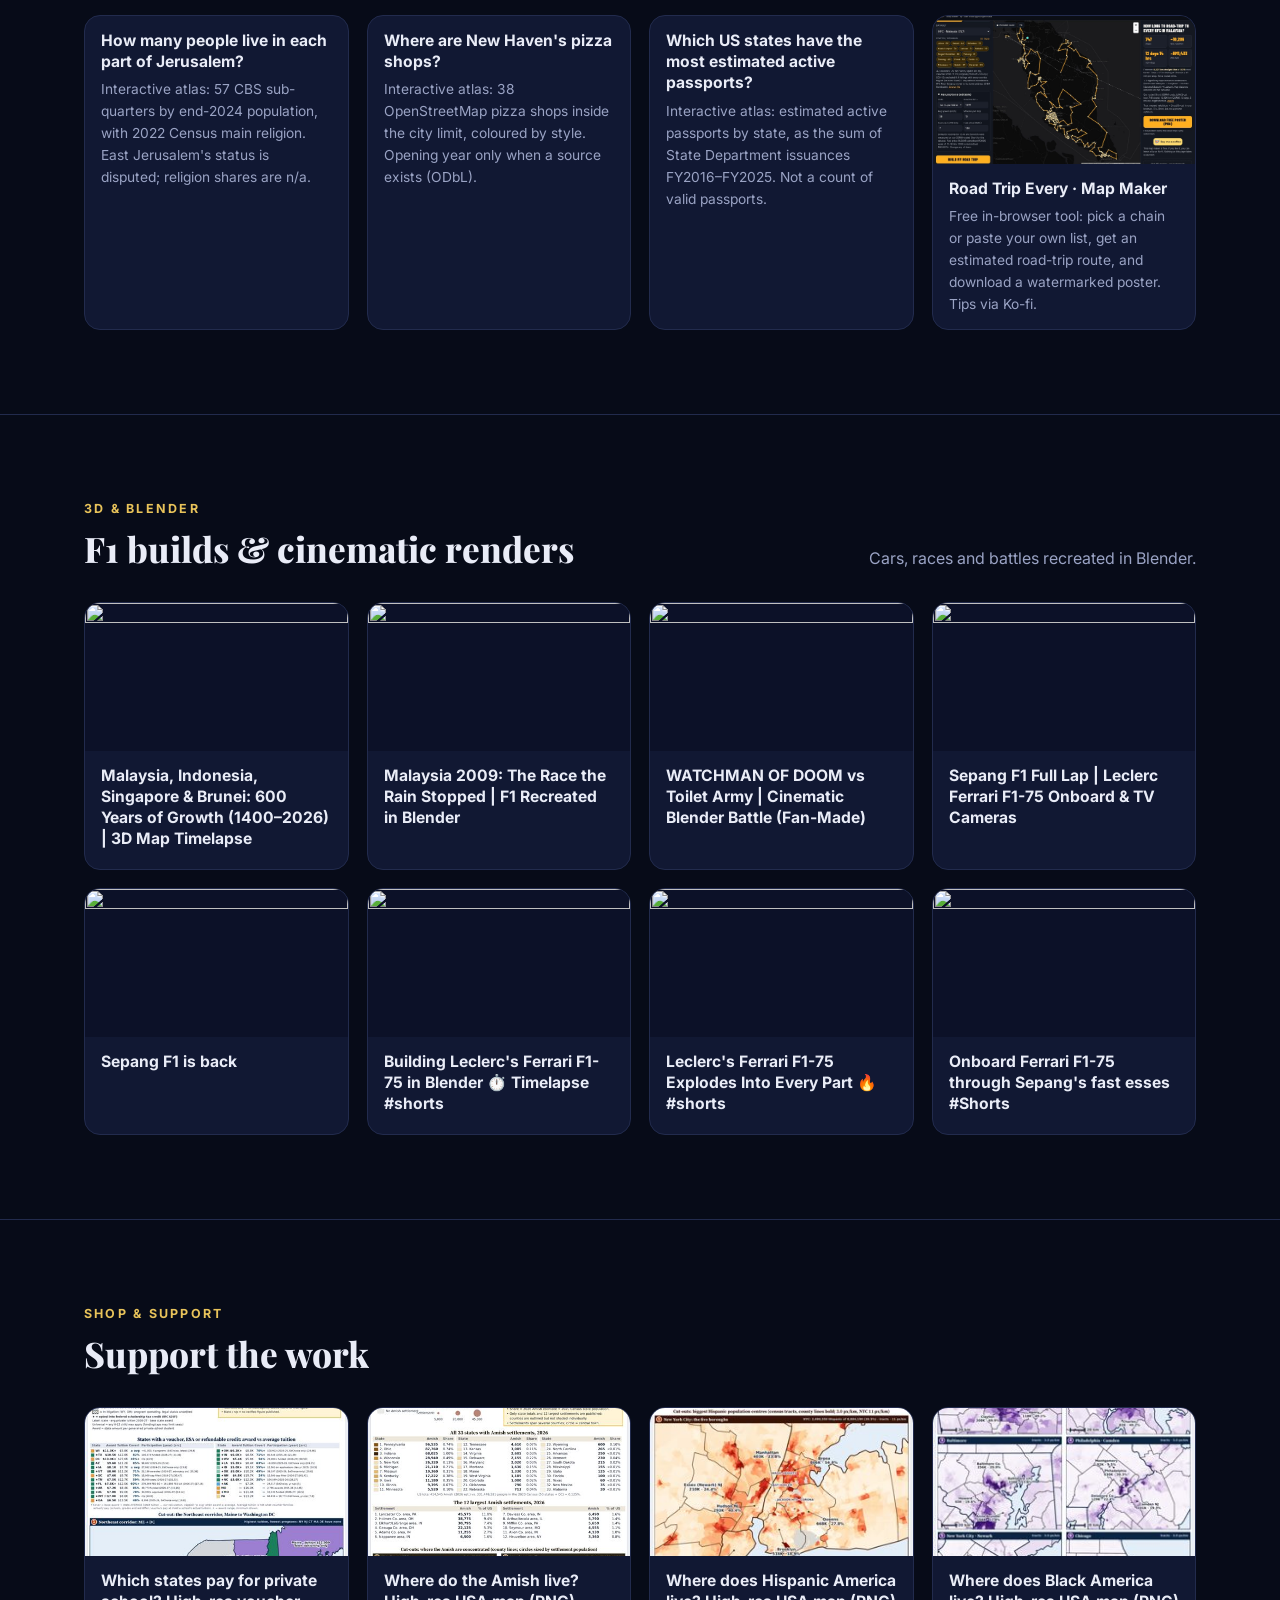
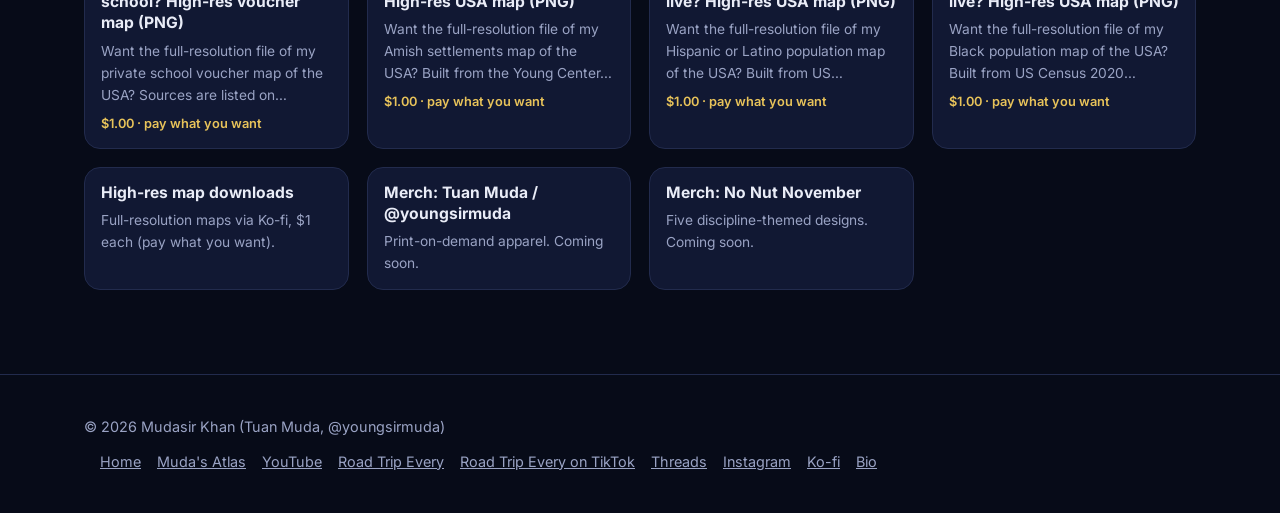
==== commit ac1277ed: "Make the public Tuan Muda pages findable on Google. Add titles, descriptions, canonical URLs, Open G" ====
--- a/index.html
+++ b/index.html
@@ -1,6 +1,22 @@
 <!doctype html><html lang="en"><head><meta charset="utf-8"><meta name="viewport" content="width=device-width,initial-scale=1">
-<title>Tuan Muda — Books, Maps, Videos &amp; 3D</title><meta name="description" content="Portfolio of Tuan Muda (@youngsirmuda): books, data maps, Atlas map app, YouTube, Blender/F1 3D work.">
-<meta property="og:image" content="img/og-image-v2.jpg">
+<title>Tuan Muda (Mudasir Khan, @youngsirmuda) — Books, Maps, Videos &amp; 3D</title>
+<meta name="description" content="Portfolio of Mudasir Khan, known as Tuan Muda (@youngsirmuda): books, data maps, Muda's Atlas, YouTube, and Blender/F1 3D work.">
+<meta name="author" content="Mudasir Khan">
+<meta name="robots" content="index, follow">
+<link rel="canonical" href="https://mudagogo2021-beep.github.io/tuanmuda/">
+<meta property="og:type" content="website">
+<meta property="og:site_name" content="Tuan Muda">
+<meta property="og:title" content="Tuan Muda (Mudasir Khan, @youngsirmuda) — Books, Maps, Videos &amp; 3D">
+<meta property="og:description" content="Books, data maps, Muda's Atlas, YouTube, and Blender/F1 3D work by Mudasir Khan (Tuan Muda, @youngsirmuda).">
+<meta property="og:url" content="https://mudagogo2021-beep.github.io/tuanmuda/">
+<meta property="og:image" content="https://mudagogo2021-beep.github.io/tuanmuda/img/og-image-v2.jpg">
+<meta property="og:image:width" content="1200">
+<meta property="og:image:height" content="630">
+<meta name="twitter:card" content="summary_large_image">
+<meta name="twitter:title" content="Tuan Muda (Mudasir Khan, @youngsirmuda)">
+<meta name="twitter:description" content="Books, data maps, Muda's Atlas, YouTube, and Blender/F1 3D work.">
+<meta name="twitter:image" content="https://mudagogo2021-beep.github.io/tuanmuda/img/og-image-v2.jpg">
+<script type="application/ld+json">{"@context":"https://schema.org","@type":"Person","name":"Mudasir Khan","alternateName":["Tuan Muda","youngsirmuda","@youngsirmuda"],"url":"https://mudagogo2021-beep.github.io/tuanmuda/","image":"https://mudagogo2021-beep.github.io/tuanmuda/img/og-image-v2.jpg","jobTitle":"Author, columnist and data-map maker","sameAs":["https://www.threads.com/@youngsirmuda","https://ko-fi.com/youngsirmuda","https://www.youtube.com/@Youngsirmuda","https://www.youtube.com/@RoadTripEvery","https://www.reddit.com/user/Acceptable_Mud_8680","https://www.tiktok.com/@roadtripevery"]}</script>
 <link rel="preconnect" href="https://fonts.googleapis.com"><link href="https://fonts.googleapis.com/css2?family=Inter:wght@400;500;700;800&family=Playfair+Display:wght@800&display=swap" rel="stylesheet">
 <style>
 :root{--bg:#070b18;--card:#111833;--line:#222b4d;--tx:#e9ecf7;--mu:#9aa3c4;--au:#e8c35a;--ac:#6ea8ff}
@@ -44,11 +60,11 @@
 .press{display:flex;flex-wrap:wrap;gap:10px}.press a{border:1px solid var(--line);background:var(--card);border-radius:12px;padding:10px 16px;text-decoration:none;font-weight:600;font-size:.9rem}.press .btn{margin:0}.tl{align-self:start}.press a:hover{border-color:var(--au)}.press span{color:var(--mu);font-weight:400;margin-left:6px;font-size:.8rem}
 @media(max-width:820px){.about{grid-template-columns:1fr}}
 </style></head><body>
-<header><div class="c"><a class="logo" href="#">Tuan <b>Muda</b></a><nav><a href="#about">About</a><a href="#videos">Videos</a><a href="#books">Books</a><a href="#maps">Maps</a><a href="#3d">3D &amp; Blender</a><a href="#shop">Shop</a><a href="biography.html">Bio</a></nav></div></header>
+<header><div class="c"><a class="logo" href="#">Tuan <b>Muda</b></a><nav><a href="#about">About</a><a href="#videos">Videos</a><a href="#books">Books</a><a href="#maps">Maps</a><a href="https://mudagogo2021-beep.github.io/atlas-test/">Atlas</a><a href="#3d">3D &amp; Blender</a><a href="#shop">Shop</a><a href="biography.html">Bio</a></nav></div></header>
 <section class="hero"><div class="c"><div>
-<div class="eb">Tuan Muda · @youngsirmuda</div>
+<div class="eb">Mudasir Khan · Tuan Muda · @youngsirmuda</div>
 <h1>Books, maps &amp; stories, <span>made by hand.</span></h1>
-<p class="lead">Malaysian-American author, data-map maker, video creator and 3D artist. I write about trade, power and reform, map the data behind it, and build F1 cars in Blender for fun.</p>
+<p class="lead">I'm Mudasir Khan, known as Tuan Muda (@youngsirmuda). Malaysian-American author, data-map maker, video creator and 3D artist. I write about trade, power and reform, map the data behind it, and build F1 cars in Blender for fun.</p>
 <div class="tags"><a href="#videos">▶ YouTube &amp; Shorts</a><a href="#books">📚 KDP books</a><a href="#maps">🗺 Atlas &amp; maps</a><a href="#3d">🏎 Blender / F1</a><a href="#shop">☕ Shop &amp; support</a></div>
 <a class="btn p" href="https://www.youtube.com/@Youngsirmuda" rel="noopener">▶ Watch on YouTube</a><a class="btn" href="https://www.amazon.com/stores/Tuan-Muda/author/B0HJT7F5G6" rel="noopener">Read the books</a>
 <div class="stats"><div><b id="n-books">6</b><span>books</span></div><div><b id="n-vid">159</b><span>videos &amp; shorts</span></div><div><b>1</b><span>map app</span></div></div>
@@ -56,7 +72,7 @@
 
 <section class="s" id="about"><div class="c"><div class="sh"><div><div class="eb">About</div><h2>Who I am</h2></div></div>
 <div class="about"><div>
-  <p><b>I'm Tuan Muda.</b> I'm a Malaysian-American author, columnist, data-map maker and builder, with 15+ years in retail and operations. <a href="biography.html">Read my full biography →</a></p>
+  <p><b>I'm Tuan Muda (Mudasir Khan, @youngsirmuda).</b> I'm a Malaysian-American author, columnist, data-map maker and builder, with 15+ years in retail and operations. <a href="biography.html">Read my full biography →</a></p>
   <p>I write about Malaysian and Singapore politics, the history of Chinese and Malay populations, and land, debt and who really owns a nation (<i>Mortgaged Nation</i>). I tell the data through maps.</p>
   <p><b>What you'll get here:</b></p>
   <ul style="margin:6px 0 0 18px;font-size:.93rem">
@@ -100,7 +116,7 @@
 <section class="s" id="shop"><div class="c"><div class="sh"><div><div class="eb">Shop &amp; Support</div><h2>Support the work</h2></div></div>
 <div class="grid" id="g-shop"></div></div></section>
 
-<footer><div class="c"><span>© 2026 Tuan Muda</span><span><a href="https://www.youtube.com/@Youngsirmuda" rel="noopener">YouTube</a><a href="https://www.youtube.com/@RoadTripEvery" rel="noopener">Road Trip Every</a><a href="https://www.tiktok.com/@roadtripevery" rel="noopener">Road Trip Every on TikTok</a><a href="https://www.threads.com/@youngsirmuda" rel="noopener">Threads</a><a href="https://www.instagram.com/youngsirmuda/" rel="noopener">Instagram</a><a href="https://ko-fi.com/youngsirmuda" rel="noopener">Ko-fi</a><a href="biography.html">Bio</a></span></div></footer>
+<footer><div class="c"><span>© 2026 Mudasir Khan (Tuan Muda, @youngsirmuda)</span><span><a href="https://mudagogo2021-beep.github.io/">Home</a><a href="https://mudagogo2021-beep.github.io/atlas-test/">Muda's Atlas</a><a href="https://www.youtube.com/@Youngsirmuda" rel="noopener">YouTube</a><a href="https://www.youtube.com/@RoadTripEvery" rel="noopener">Road Trip Every</a><a href="https://www.tiktok.com/@roadtripevery" rel="noopener">Road Trip Every on TikTok</a><a href="https://www.threads.com/@youngsirmuda" rel="noopener">Threads</a><a href="https://www.instagram.com/youngsirmuda/" rel="noopener">Instagram</a><a href="https://ko-fi.com/youngsirmuda" rel="noopener">Ko-fi</a><a href="biography.html">Bio</a></span></div></footer>
 <script>
 const esc=s=>String(s||'').replace(/[&<>"]/g,c=>({'&':'&amp;','<':'&lt;','>':'&gt;','"':'&quot;'}[c]));
 function card(p,cls=''){const tag=p.url?'a':'div',h=p.url?` href="${esc(p.url)}" rel="noopener"`:'';
